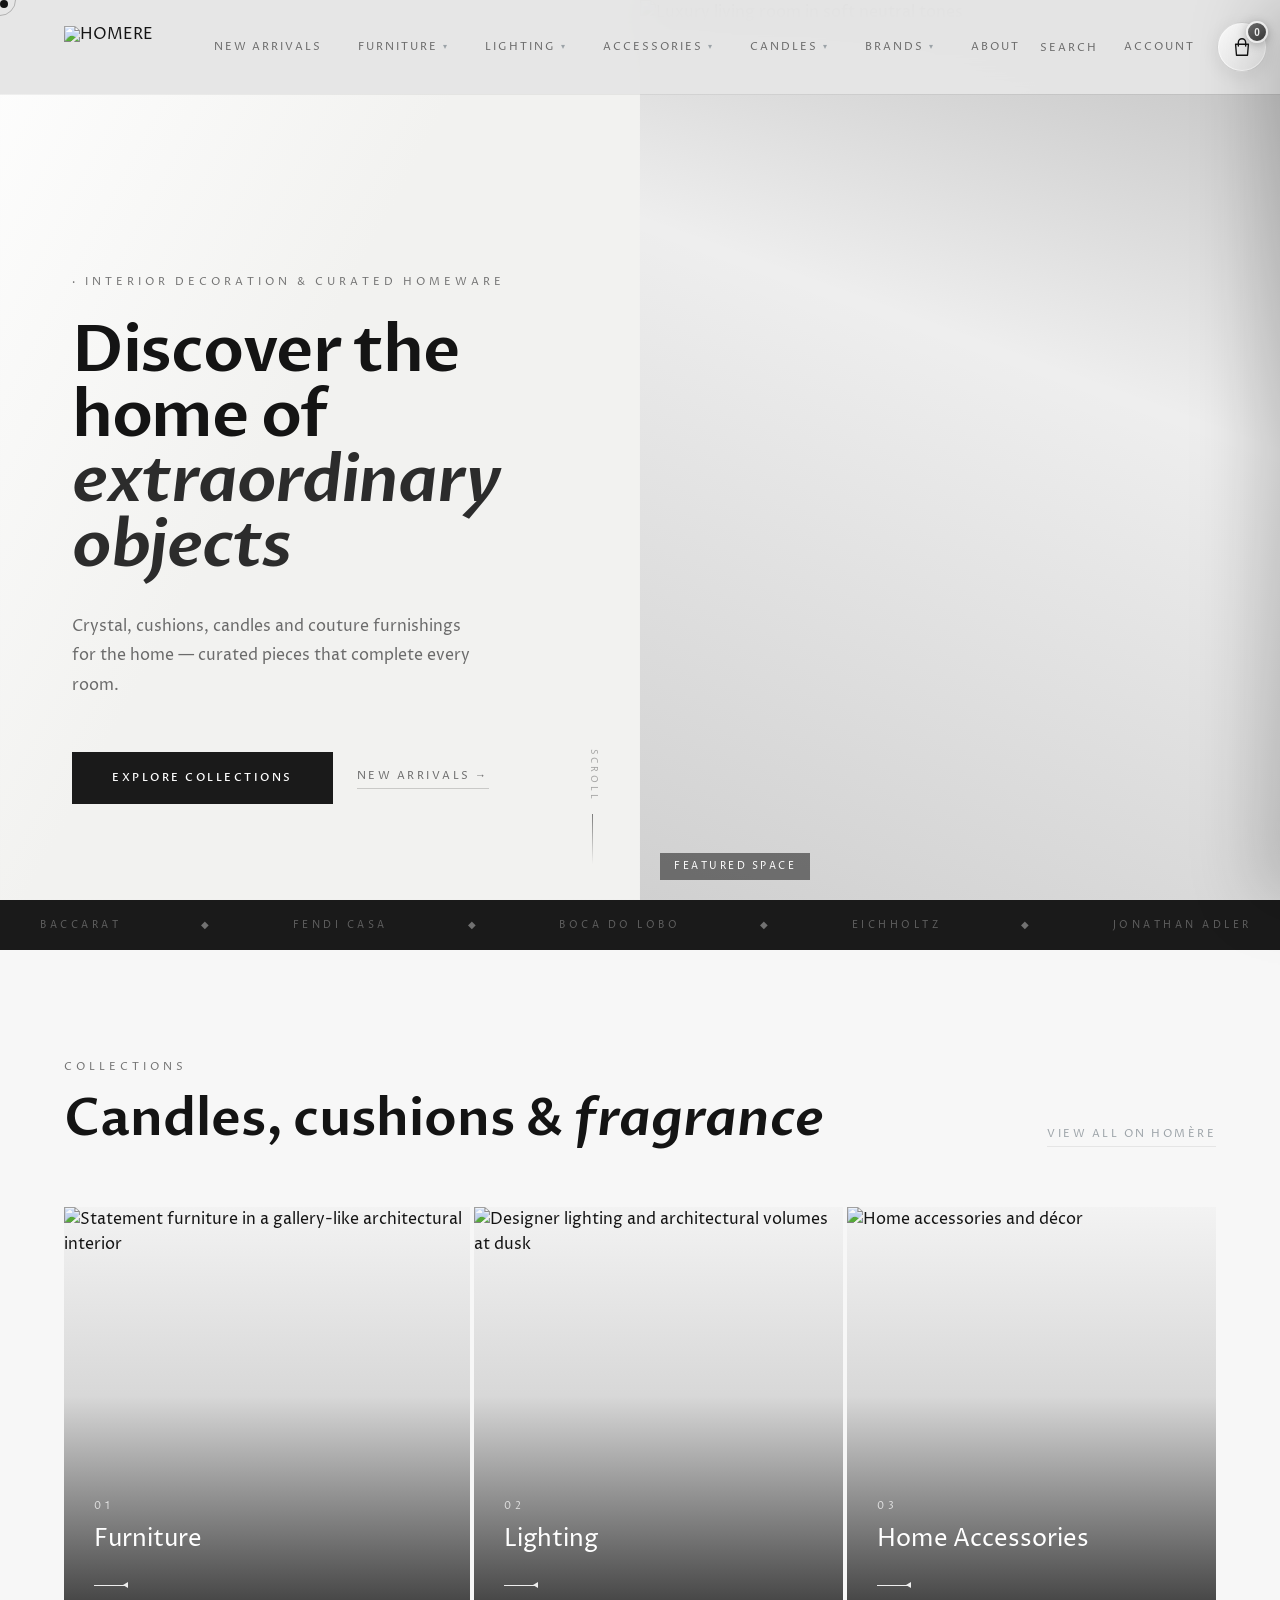
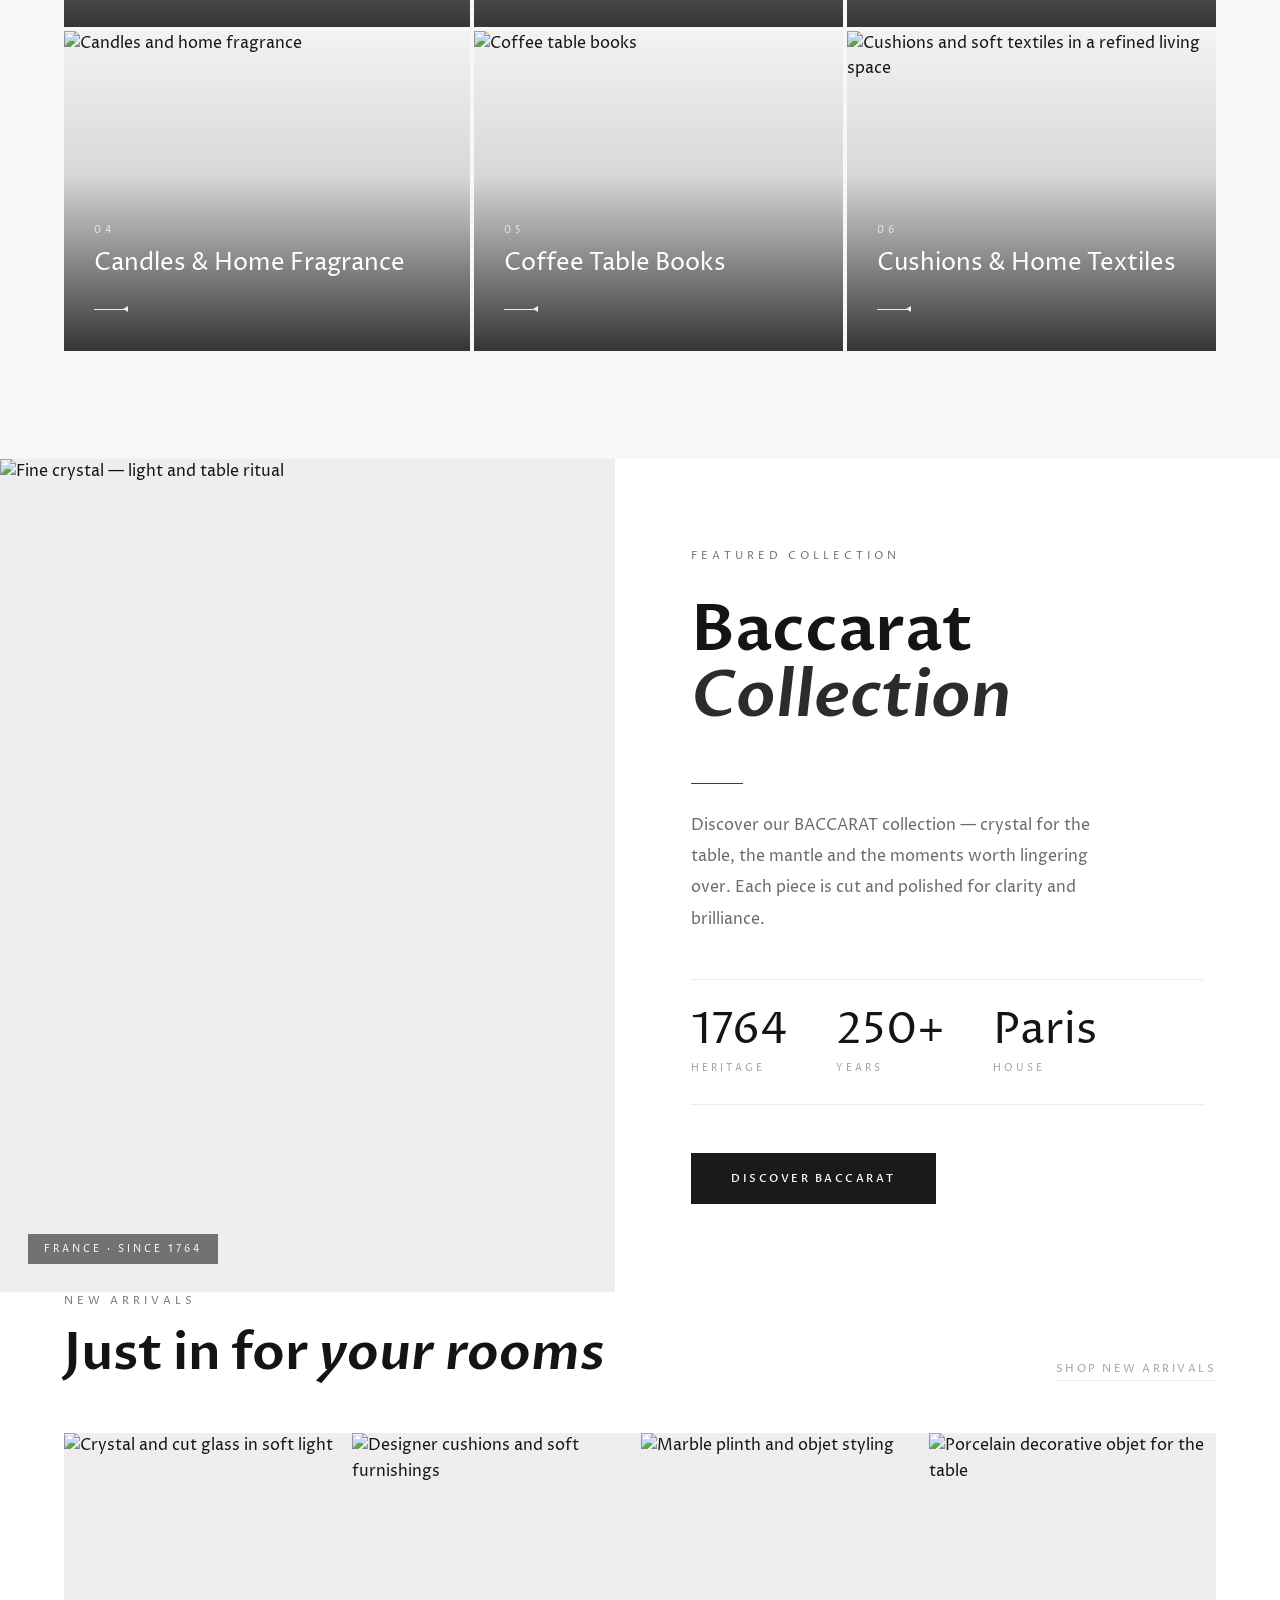
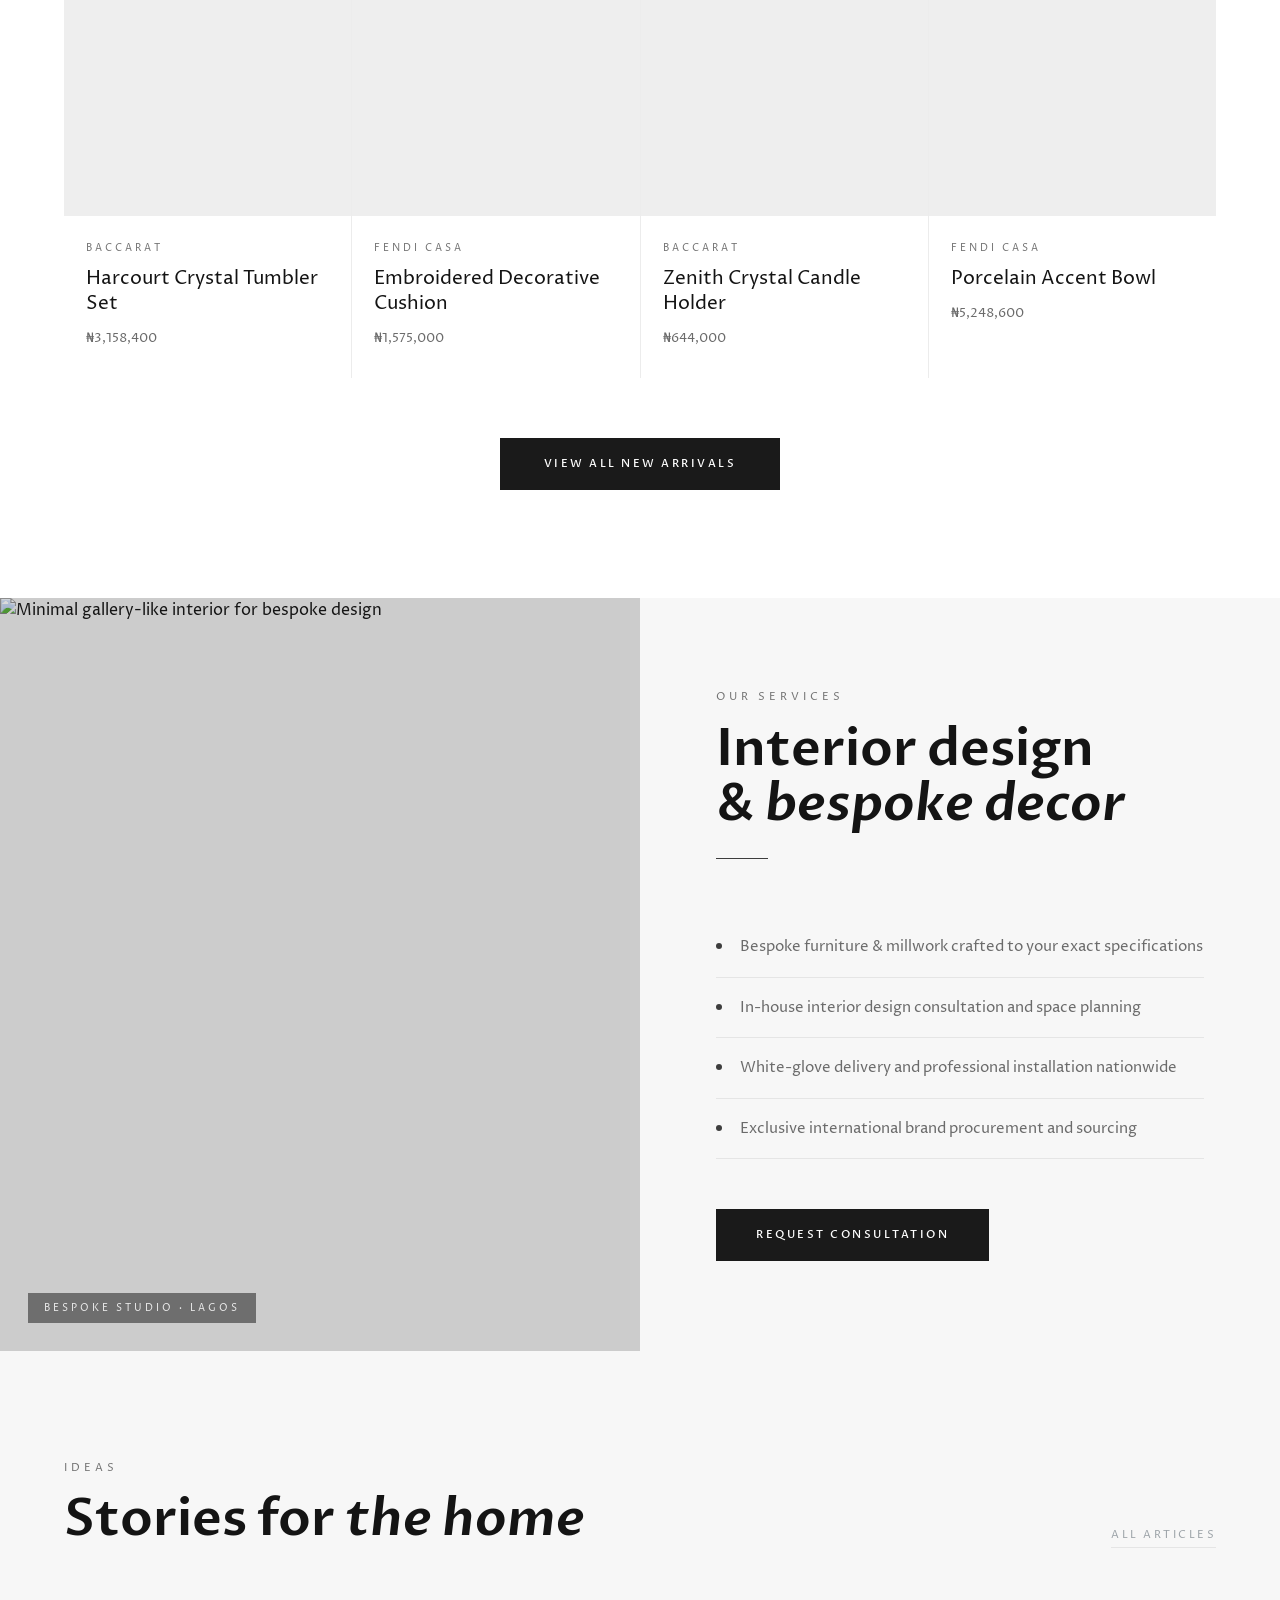
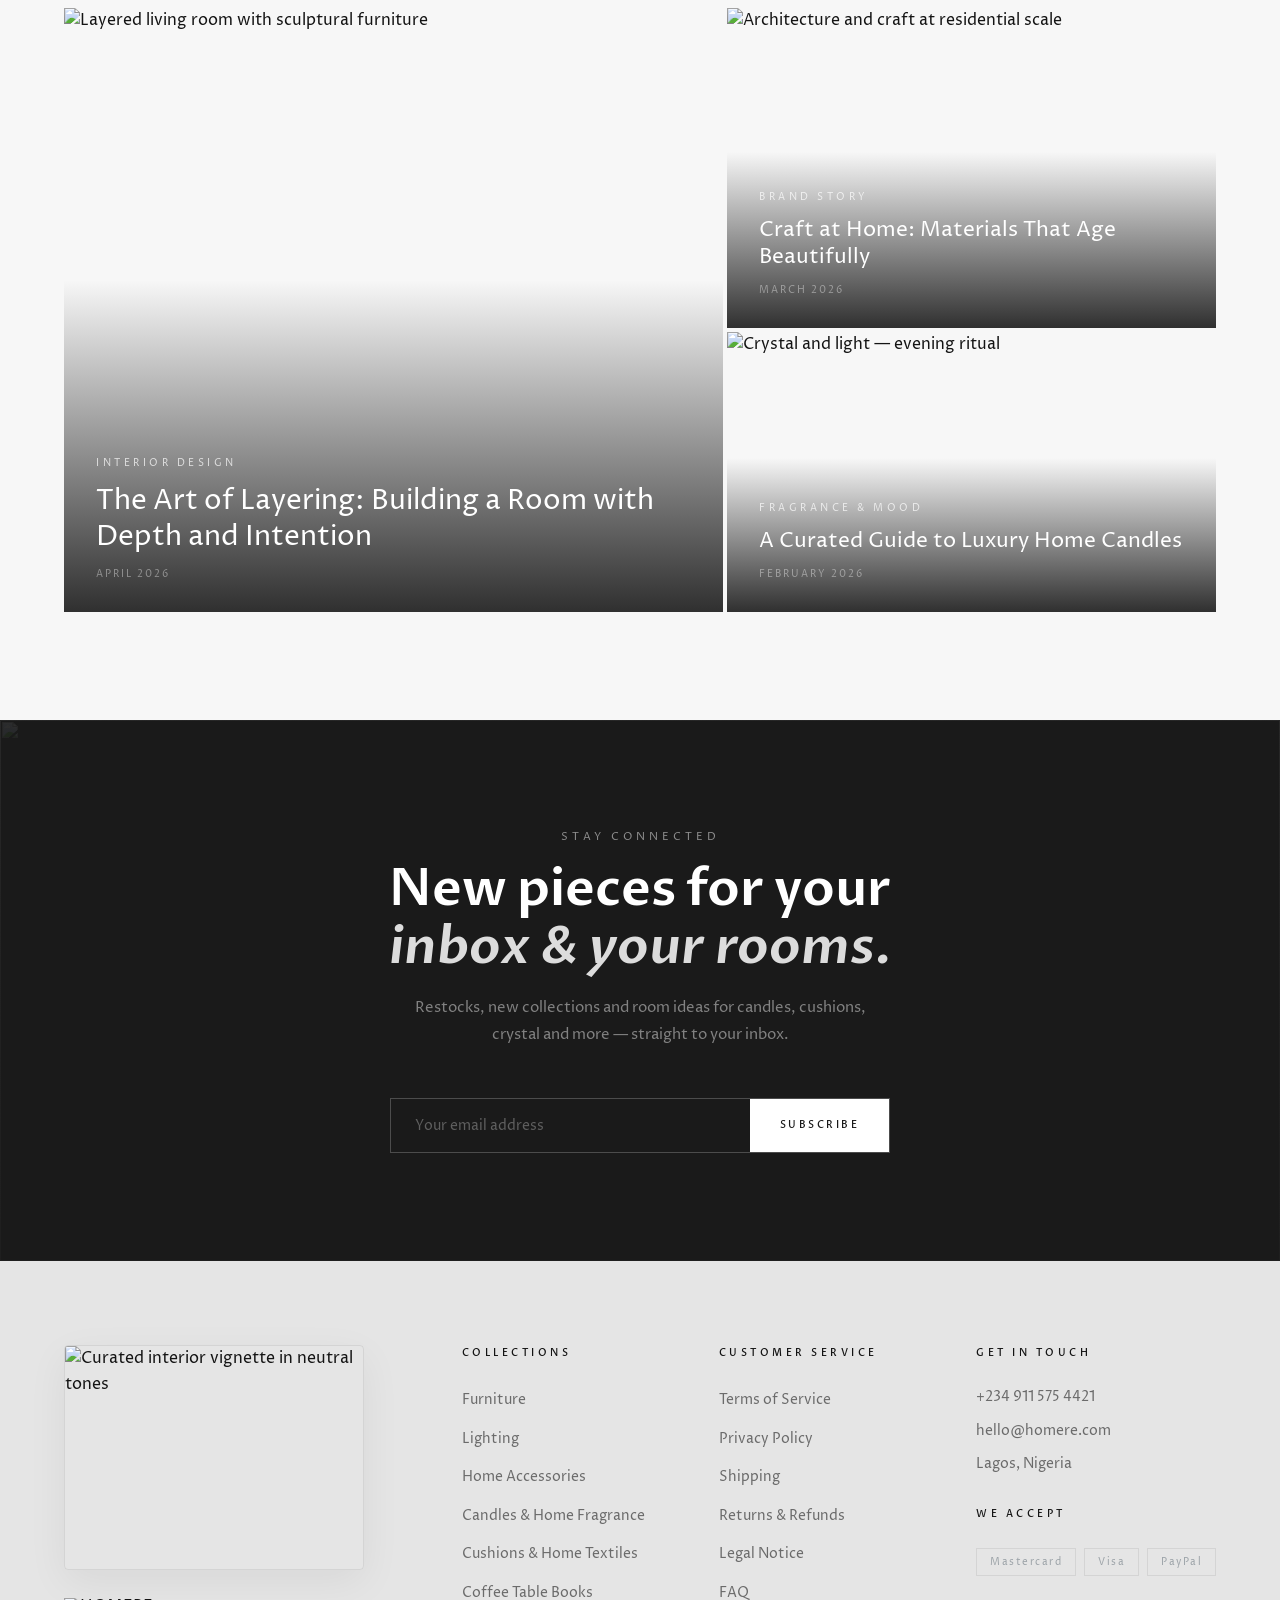
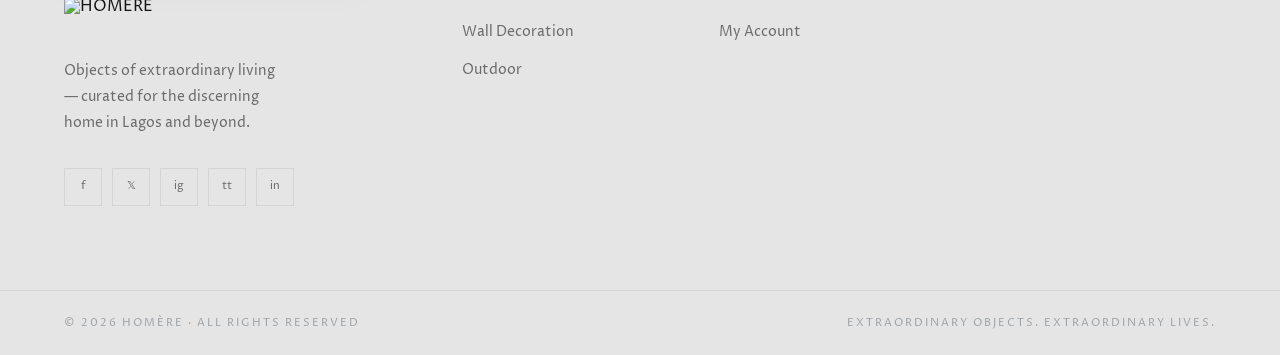
==== index.html @ f6baf495 "add" ====
<!doctype html>
<html lang="en">
  <head>
    <meta charset="UTF-8" />
    <meta name="viewport" content="width=device-width, initial-scale=1.0" />
    <title>HOMÈRE — Interior Decoration &amp; Curated Homeware</title>
    <meta
      name="description"
      content="Luxury interior design and bespoke décor services. Custom furniture and millwork, in-house space planning, white-glove delivery, and exclusive international sourcing tailored to your vision."
    />

    <link rel="icon" type="image/png" href="https://staging.homere.com/browen/cdn/shop/files/logo_301.png?v=1653400321&width=400" />
    <!-- Optional formats -->
    <link rel="apple-touch-icon" href="https://staging.homere.com/browen/cdn/shop/files/logo_301.png?v=1653400321&width=400" />
    <link rel="preconnect" href="https://fonts.googleapis.com" />
    <link rel="preconnect" href="https://fonts.gstatic.com" crossorigin />
    <link
      href="https://fonts.googleapis.com/css2?family=Proza+Libre:ital,wght@0,400;0,500;0,600;0,700;0,800;1,400&display=swap"
      rel="stylesheet"
    />
    <style>
      *,
      *::before,
      *::after {
        margin: 0;
        padding: 0;
        box-sizing: border-box;
      }

      :root {
        --w: #ffffff;
        --f8: #f7f7f7;
        --f4: #eeeeee;
        --ink: #141414;
        --ink2: #2c2c2c;
        --mid: #6b6b6b;
        --lt: #9ca3a8;
        --accent: #3d3d3d;
        --accent-light: #737373;
        --charcoal: #1a1a1a;
        --panel: #f2f2f0;
        --br: rgba(20, 20, 20, 0.08);
        --brm: rgba(20, 20, 20, 0.12);
        /* Header / footer — matches HOMÈRE logo plate (light platinum gray) */
        --hdr-ft-bg: #e5e5e5;
        /* Hero overlays: neutral gray (no color cast) */
        --c-hero: 58 58 60;
        --font-body: "Proza Libre", Georgia, "Times New Roman", serif;
        --font-logo: "Proza Libre", Georgia, serif;
      }

      html {
        scroll-behavior: smooth;
      }
      body {
        font-family: var(--font-body);
        background: var(--w);
        color: var(--ink);
        overflow-x: hidden;
        cursor: none;
        font-size: 16px;
        line-height: 1.6;
      }
      ::-webkit-scrollbar {
        width: 3px;
      }
      ::-webkit-scrollbar-thumb {
        background: var(--accent);
      }
      a {
        text-decoration: none;
        color: inherit;
      }
      img {
        display: block;
        max-width: 100%;
        height: auto;
      }

      /* CURSOR */
      .dot,
      .ring {
        position: fixed;
        top: 0;
        left: 0;
        pointer-events: none;
        z-index: 9000;
        border-radius: 50%;
      }
      .dot {
        width: 8px;
        height: 8px;
        background: var(--ink);
        transition: transform 0.08s;
      }
      .ring {
        width: 32px;
        height: 32px;
        border: 1.5px solid rgba(20, 20, 20, 0.25);
        transition:
          width 0.3s,
          height 0.3s,
          border-color 0.3s;
      }
      @media (hover: none) {
        .dot,
        .ring {
          display: none;
        }
      }

      /* ══ NAV ══ */
      header {
        position: fixed;
        top: 0;
        left: 0;
        right: 0;
        z-index: 600;
        background: rgb(229 229 229 / 0.96);
        box-shadow: 0 1px 0 rgb(20 20 20 / 0.06);
        backdrop-filter: blur(16px) saturate(1.02);
        -webkit-backdrop-filter: blur(16px) saturate(1.02);
        transition:
          background 0.55s cubic-bezier(0.25, 0.1, 0.25, 1),
          box-shadow 0.55s,
          padding 0.4s,
          backdrop-filter 0.55s;
      }
      header.up {
        background: rgb(229 229 229 / 0.99);
        box-shadow:
          0 8px 28px rgb(0 0 0 / 0.08),
          0 1px 0 rgb(20 20 20 / 0.06);
        backdrop-filter: blur(20px) saturate(1.04);
        -webkit-backdrop-filter: blur(20px) saturate(1.04);
      }
      header.up::after {
        content: "";
        position: absolute;
        left: 6%;
        right: 6%;
        bottom: 0;
        height: 1px;
        background: linear-gradient(
          90deg,
          transparent 0%,
          rgb(20 20 20 / 0.1) 50%,
          transparent 100%
        );
        pointer-events: none;
      }
      .nav-inner {
        display: flex;
        align-items: center;
        justify-content: space-between;
        padding: 22px max(48px, 5vw);
        max-width: 1600px;
        margin: 0 auto;
        transition: padding 0.4s cubic-bezier(0.25, 0.1, 0.25, 1);
      }
      header.up .nav-inner {
        padding: 14px max(48px, 5vw);
      }

      .logo {
        display: flex;
        align-items: center;
        flex-shrink: 0;
        line-height: 1;
        transition: opacity 0.3s;
      }
      .logo:hover {
        opacity: 0.88;
      }
      .logo-img {
        display: block;
        height: clamp(28px, 3.6vw, 42px);
        width: auto;
        max-width: min(280px, 52vw);
        object-fit: contain;
        object-position: left center;
      }
      .logo-text {
        font-family: var(--font-logo);
        font-size: clamp(20px, 2.15vw, 28px);
        font-weight: 400;
        letter-spacing: 0.26em;
        text-transform: uppercase;
        color: var(--ink);
        white-space: nowrap;
        font-feature-settings: "kern" 1;
      }

      /* Desktop links */
      .nav-links {
        display: flex;
        align-items: center;
        gap: 4px;
        list-style: none;
      }
      .nav-links > li {
        position: relative;
      }
      .nav-links > li > a {
        display: flex;
        align-items: center;
        gap: 5px;
        padding: 9px 16px;
        font-size: 11px;
        letter-spacing: 2px;
        text-transform: uppercase;
        font-weight: 400;
        color: var(--mid);
        transition: color 0.3s;
        white-space: nowrap;
      }
      header.up .nav-links > li > a {
        color: var(--mid);
      }
      .nav-links > li > a:hover,
      header.up .nav-links > li > a:hover {
        color: var(--ink);
      }
      .chev {
        font-size: 8px;
        transition:
          transform 0.25s,
          color 0.3s;
        color: var(--lt);
      }
      header.up .chev {
        color: var(--lt);
      }
      .nav-links > li:hover > a .chev {
        transform: rotate(180deg);
      }

      /* Dropdown panel */
      .drop {
        position: absolute;
        top: calc(100% + 16px);
        left: 50%;
        transform: translateX(-50%) translateY(-8px);
        background: var(--w);
        border: 1px solid var(--br);
        box-shadow: 0 20px 60px rgba(20, 20, 20, 0.1);
        padding: 8px 0;
        min-width: 210px;
        opacity: 0;
        visibility: hidden;
        transition:
          opacity 0.25s,
          transform 0.25s,
          visibility 0.25s;
      }
      .drop.wide {
        min-width: 360px;
        padding: 18px;
        display: grid;
        grid-template-columns: 1fr 1fr;
        gap: 2px;
      }
      .nav-links > li:hover .drop {
        opacity: 1;
        visibility: visible;
        transform: translateX(-50%) translateY(0);
      }
      .drop a {
        display: block;
        padding: 12px 24px;
        font-size: 12.5px;
        font-weight: 300;
        color: var(--mid);
        letter-spacing: 0.3px;
        transition: all 0.2s;
      }
      .drop.wide a {
        padding: 11px 16px;
        border-radius: 2px;
      }
      .drop a:hover {
        color: var(--ink);
        background: var(--f8);
        padding-left: 30px;
      }
      .drop.wide a:hover {
        padding-left: 20px;
      }
      .drop-divider {
        height: 1px;
        background: var(--br);
        margin: 6px 0;
      }

      /* Nav right */
      .nav-right {
        display: flex;
        align-items: center;
        gap: 18px;
        flex-shrink: 0;
      }
      .nav-util {
        font-family: var(--font-body);
        font-size: 11px;
        letter-spacing: 2px;
        text-transform: uppercase;
        font-weight: 400;
        color: var(--mid);
        transition: color 0.3s;
        background: none;
        border: none;
        cursor: none;
        padding: 8px 4px;
      }
      .nav-util:hover {
        color: var(--ink);
      }
      header.up .nav-util {
        color: var(--mid);
      }
      header.up .nav-util:hover {
        color: var(--ink);
      }
      .nav-right > a.nav-util {
        text-decoration: none;
        display: inline-block;
      }

      /* Cart — expressive control */
      .cart-art {
        position: relative;
        width: 50px;
        height: 50px;
        flex-shrink: 0;
        border: none;
        cursor: none;
        padding: 0;
        border-radius: 50%;
        background: linear-gradient(155deg, #fff 0%, #f5f5f5 45%, #ebebeb 100%);
        border: 1px solid var(--brm);
        box-shadow:
          0 4px 18px rgb(20 20 20 / 0.08),
          0 0 0 1px rgb(255 255 255 / 0.9) inset;
        display: flex;
        align-items: center;
        justify-content: center;
        transition:
          transform 0.45s cubic-bezier(0.34, 1.2, 0.64, 1),
          box-shadow 0.4s,
          border-color 0.4s,
          background 0.4s;
      }
      .cart-art .cart-svg {
        width: 22px;
        height: 22px;
        color: var(--ink);
        transition: color 0.35s;
      }
      .cart-art .cart-svg path {
        fill: none;
        stroke: currentColor;
        stroke-width: 1.5;
        stroke-linecap: round;
        stroke-linejoin: round;
      }
      .cart-art:hover {
        transform: translateY(-3px);
        border-color: rgb(61 61 61 / 0.35);
        box-shadow:
          0 12px 28px rgb(20 20 20 / 0.12),
          0 0 0 1px rgb(255 255 255 / 0.95) inset;
      }
      .cart-art:active {
        transform: scale(0.94) translateY(0);
      }
      .cart-art.is-anim {
        animation: cartPop 0.65s cubic-bezier(0.34, 1.45, 0.64, 1);
      }
      @keyframes cartPop {
        0% {
          transform: scale(1);
          box-shadow: 0 4px 20px rgb(20 20 20 / 0.07);
        }
        35% {
          transform: scale(1.08) translateY(-2px);
          box-shadow:
            0 0 0 3px rgb(115 115 115 / 0.3),
            0 16px 40px rgb(0 0 0 / 0.15);
        }
        100% {
          transform: scale(1) translateY(0);
        }
      }
      .cart-badge {
        position: absolute;
        top: -2px;
        right: -2px;
        min-width: 22px;
        height: 22px;
        padding: 0 6px;
        border-radius: 999px;
        background: linear-gradient(145deg, var(--accent-light), var(--accent));
        color: #fff;
        font-size: 10px;
        font-weight: 600;
        letter-spacing: 0;
        display: flex;
        align-items: center;
        justify-content: center;
        border: 2.5px solid #fff;
        box-shadow: 0 2px 10px rgb(61 61 61 / 0.35);
        transition: transform 0.35s cubic-bezier(0.34, 1.45, 0.64, 1);
      }
      .cart-art.is-anim .cart-badge {
        animation: badgeBounce 0.65s cubic-bezier(0.34, 1.45, 0.64, 1);
      }
      @keyframes badgeBounce {
        0%,
        100% {
          transform: scale(1);
        }
        40% {
          transform: scale(1.15);
        }
      }
      header.up .cart-art {
        background: linear-gradient(155deg, #fff 0%, #f5f5f5 45%, #ebebeb 100%);
        border-color: var(--brm);
        box-shadow:
          0 4px 18px rgb(20 20 20 / 0.08),
          0 0 0 1px rgb(255 255 255 / 0.9) inset;
      }
      header.up .cart-art .cart-svg {
        color: var(--ink);
      }
      header.up .cart-art:hover {
        border-color: rgb(61 61 61 / 0.35);
        box-shadow:
          0 12px 28px rgb(20 20 20 / 0.12),
          0 0 0 1px rgb(255 255 255 / 0.95) inset;
      }
      header.up .cart-badge {
        border-color: #fff;
      }

      /* Hamburger */
      .ham-btn {
        display: none;
        flex-direction: column;
        gap: 6px;
        cursor: none;
        border: none;
        background: none;
        padding: 4px;
      }
      .ham-btn span {
        display: block;
        width: 24px;
        height: 1.5px;
        background: var(--ink);
        transition: all 0.35s;
      }
      header.up .ham-btn span {
        background: var(--ink);
      }
      .ham-btn.open span:nth-child(1) {
        transform: translateY(7.5px) rotate(45deg);
      }
      .ham-btn.open span:nth-child(2) {
        opacity: 0;
      }
      .ham-btn.open span:nth-child(3) {
        transform: translateY(-7.5px) rotate(-45deg);
      }

      /* Mobile overlay */
      .mob-nav {
        position: fixed;
        inset: 0;
        background: var(--hdr-ft-bg);
        z-index: 590;
        display: none;
        flex-direction: column;
        padding: 96px 36px 48px;
        overflow-y: auto;
      }
      .mob-nav.show {
        display: flex;
      }
      .mob-row {
        display: flex;
        justify-content: space-between;
        align-items: center;
        padding: 18px 0;
        border-bottom: 1px solid var(--br);
        cursor: none;
      }
      .mob-row span:first-child {
        font-family: var(--font-body);
        font-size: 26px;
        font-weight: 400;
        color: var(--ink);
      }
      .mob-row .tog {
        font-size: 18px;
        color: var(--lt);
        transition: transform 0.3s;
      }
      .mob-row.active .tog {
        transform: rotate(45deg);
      }
      .mob-sub-links {
        display: none;
        flex-direction: column;
        padding: 8px 0 16px 18px;
      }
      .mob-sub-links.show {
        display: flex;
      }
      .mob-sub-links a {
        font-size: 14px;
        font-weight: 300;
        color: var(--mid);
        padding: 9px 0;
        letter-spacing: 0.3px;
      }
      .mob-bottom {
        margin-top: 32px;
        display: flex;
        gap: 24px;
        flex-wrap: wrap;
      }
      .mob-bottom a {
        font-size: 12px;
        letter-spacing: 2px;
        text-transform: uppercase;
        font-weight: 400;
        color: var(--mid);
      }
      .mob-bottom-btn {
        font-family: inherit;
        font-size: 12px;
        letter-spacing: 2px;
        text-transform: uppercase;
        font-weight: 400;
        color: var(--mid);
        background: none;
        border: none;
        cursor: pointer;
        padding: 0;
      }
      .mob-bottom-btn:hover {
        color: var(--ink);
      }

      /* ══ HERO ══ */
      .hero {
        height: 100vh;
        min-height: 680px;
        display: grid;
        grid-template-columns: 1fr 1fr;
      }

      .hero-left {
        background: var(--panel);
        display: flex;
        flex-direction: column;
        justify-content: flex-end;
        padding: 160px 72px 96px;
        position: relative;
        overflow: hidden;
      }
      .hero-left::after {
        content: "";
        position: absolute;
        inset: 0;
        z-index: 1;
        pointer-events: none;
        background: linear-gradient(
          118deg,
          rgb(255 255 255 / 0.92) 0%,
          rgb(242 242 240 / 0.88) 45%,
          rgb(242 242 240 / 0.72) 100%
        );
      }
      .hero-bg-img {
        position: absolute;
        inset: 0;
        z-index: 0;
        overflow: hidden;
        opacity: 0.08;
      }
      .hero-bg-img img {
        width: 100%;
        height: 100%;
        object-fit: cover;
        object-position: center;
        display: block;
      }
      .hero-eyebrow {
        font-size: 11px;
        letter-spacing: 4px;
        text-transform: uppercase;
        font-weight: 400;
        color: var(--accent-light);
        margin-bottom: 28px;
        position: relative;
        z-index: 2;
        opacity: 0;
        animation: rise 1s 0.3s both;
      }
      .hero-h1 {
        font-family: var(--font-body);
        font-size: clamp(38px, 5vw, 72px);
        font-weight: 600;
        line-height: 1.02;
        letter-spacing: -0.02em;
        color: var(--ink);
        margin-bottom: 32px;
        position: relative;
        z-index: 2;
        opacity: 0;
        animation: rise 1s 0.5s both;
      }
      .hero-h1 em {
        font-style: italic;
        color: var(--ink2);
      }
      .hero-body {
        font-size: 16px;
        font-weight: 300;
        line-height: 1.85;
        color: var(--mid);
        max-width: 400px;
        margin-bottom: 52px;
        position: relative;
        z-index: 2;
        opacity: 0;
        animation: rise 1s 0.7s both;
      }
      .hero-btns {
        display: flex;
        align-items: center;
        gap: 24px;
        position: relative;
        z-index: 2;
        opacity: 0;
        animation: rise 1s 0.9s both;
        flex-wrap: wrap;
      }

      .btn-gold {
        background: var(--charcoal);
        color: #fff;
        font-size: 11px;
        letter-spacing: 2.5px;
        text-transform: uppercase;
        font-weight: 500;
        padding: 17px 40px;
        border: none;
        display: inline-block;
        transition: all 0.3s;
        cursor: none;
      }
      .btn-gold:hover {
        background: #2c2c2c;
      }
      .btn-outline-w {
        font-size: 11px;
        letter-spacing: 2.5px;
        text-transform: uppercase;
        font-weight: 400;
        color: var(--mid);
        padding-bottom: 3px;
        border-bottom: 1px solid rgba(20, 20, 20, 0.18);
        transition: all 0.3s;
      }
      .btn-outline-w:hover {
        color: var(--ink);
        border-color: var(--ink);
      }

      /* Hero right: single calm panel (was 3-tile mosaic) */
      .hero-right {
        position: relative;
        min-height: 0;
      }
      .hr-single {
        height: 100%;
        min-height: 100%;
        overflow: hidden;
        position: relative;
        background: var(--f4);
      }
      .hr-single > img {
        position: absolute;
        inset: 0;
        width: 100%;
        height: 100%;
        object-fit: cover;
        object-position: center;
        z-index: 0;
      }
      .hr-single::after {
        content: "";
        position: absolute;
        inset: 0;
        z-index: 1;
        background: linear-gradient(
          200deg,
          rgb(26 26 26 / 0.22) 0%,
          transparent 40%,
          rgb(26 26 26 / 0.14) 100%
        );
        pointer-events: none;
      }
      .img-tag {
        position: absolute;
        bottom: 20px;
        left: 20px;
        z-index: 2;
        font-size: 9.5px;
        letter-spacing: 2.5px;
        text-transform: uppercase;
        font-weight: 400;
        color: #fff;
        background: rgb(26 26 26 / 0.55);
        padding: 6px 14px;
      }

      /* Scroll hint */
      .hero-scroll {
        position: absolute;
        bottom: 36px;
        right: 40px;
        z-index: 2;
        display: flex;
        flex-direction: column;
        align-items: center;
        gap: 12px;
        opacity: 0;
        animation: fade 1s 1.3s both;
      }
      .hero-scroll span {
        font-size: 9px;
        letter-spacing: 3px;
        text-transform: uppercase;
        color: rgba(20, 20, 20, 0.35);
        writing-mode: vertical-lr;
      }
      .scroll-bar {
        width: 1px;
        height: 50px;
        background: linear-gradient(
          to bottom,
          rgba(61, 61, 61, 0.65),
          transparent
        );
        animation: scrollbar 2s 1.5s infinite;
      }
      @keyframes scrollbar {
        0% {
          transform: scaleY(0);
          transform-origin: top;
        }
        50% {
          transform: scaleY(1);
          transform-origin: top;
        }
        51% {
          transform: scaleY(1);
          transform-origin: bottom;
        }
        100% {
          transform: scaleY(0);
          transform-origin: bottom;
        }
      }

      /* ══ BRAND TICKER ══ */
      .ticker {
        background: var(--charcoal);
        padding: 17px 0;
        overflow: hidden;
      }
      .tick-track {
        display: flex;
        animation: ticker 30s linear infinite;
        white-space: nowrap;
      }
      .ti {
        font-size: 10px;
        letter-spacing: 3.5px;
        text-transform: uppercase;
        font-weight: 300;
        color: rgba(255, 255, 255, 0.3);
        flex-shrink: 0;
        padding: 0 40px;
      }
      .ti-gem {
        color: rgba(255, 255, 255, 0.45);
        opacity: 0.85;
      }
      @keyframes ticker {
        from {
          transform: translateX(0);
        }
        to {
          transform: translateX(-50%);
        }
      }

      /* ══ SECTIONS ══ */
      section {
        padding: 108px max(48px, 5vw);
      }
      .sec-label {
        font-size: 11px;
        letter-spacing: 4px;
        text-transform: uppercase;
        font-weight: 400;
        color: var(--accent-light);
        margin-bottom: 16px;
      }
      .sec-h2 {
        font-family: var(--font-body);
        font-size: clamp(36px, 4vw, 56px);
        font-weight: 600;
        line-height: 1.08;
        color: var(--ink);
      }
      .sec-h2 em {
        font-style: italic;
      }
      .hairline {
        width: 52px;
        height: 1px;
        background: var(--accent);
        margin: 26px 0;
      }
      .row-head {
        display: flex;
        justify-content: space-between;
        align-items: flex-end;
        margin-bottom: 60px;
      }
      .link-sm {
        font-size: 11px;
        letter-spacing: 2.5px;
        text-transform: uppercase;
        font-weight: 400;
        color: var(--lt);
        border-bottom: 1px solid var(--br);
        padding-bottom: 3px;
        transition: all 0.3s;
      }
      .link-sm:hover {
        color: var(--ink);
        border-color: var(--ink);
      }

      /* ══ COLLECTIONS ══ */
      .coll-section {
        background: var(--f8);
      }
      .coll-grid {
        display: grid;
        grid-template-columns: 1.1fr 1fr 1fr;
        grid-template-rows: 420px 320px;
        gap: 4px;
      }
      .coll-card {
        position: relative;
        overflow: hidden;
        cursor: none;
      }
      .coll-card .bg {
        position: absolute;
        inset: 0;
        transition: transform 0.7s cubic-bezier(0.25, 0.46, 0.45, 0.94);
      }
      .coll-card .bg img {
        position: absolute;
        inset: 0;
        width: 100%;
        height: 100%;
        object-fit: cover;
        object-position: center;
        display: block;
      }
      .coll-card:hover .bg {
        transform: scale(1.06);
      }
      .coll-card .ov {
        position: absolute;
        inset: 0;
        background: linear-gradient(
          to top,
          rgba(26, 26, 26, 0.88) 0%,
          rgba(26, 26, 26, 0.14) 55%,
          rgba(26, 26, 26, 0.02) 100%
        );
      }
      .coll-card .info {
        position: absolute;
        bottom: 0;
        left: 0;
        right: 0;
        z-index: 2;
        padding: 32px 30px;
      }
      .coll-num {
        font-size: 9.5px;
        letter-spacing: 4px;
        text-transform: uppercase;
        color: rgba(255, 255, 255, 0.72);
        margin-bottom: 10px;
        display: block;
      }
      .coll-name {
        font-family: var(--font-body);
        font-size: 24px;
        font-weight: 400;
        color: #fff;
        margin-bottom: 16px;
        line-height: 1.2;
      }
      .coll-arrow {
        display: inline-block;
        width: 34px;
        height: 1px;
        background: #fff;
        position: relative;
        transition: width 0.4s;
        opacity: 0.9;
      }
      .coll-arrow::after {
        content: "";
        position: absolute;
        right: 0;
        top: -3px;
        border-right: 5px solid #fff;
        border-top: 3px solid transparent;
        border-bottom: 3px solid transparent;
      }
      .coll-card:hover .coll-arrow {
        width: 54px;
      }

      /* ══ BRAND FEATURE ══ */
      .brand-sec {
        background: var(--w);
        display: grid;
        grid-template-columns: 48% 52%;
        min-height: 680px;
      }
      .brand-img {
        position: relative;
        overflow: hidden;
        background: var(--f4);
      }
      .brand-img > img {
        position: absolute;
        inset: 0;
        width: 100%;
        height: 100%;
        object-fit: cover;
        object-position: center;
        z-index: 0;
      }
      .brand-img-badge {
        position: absolute;
        bottom: 28px;
        left: 28px;
        z-index: 2;
        font-size: 10px;
        letter-spacing: 3px;
        text-transform: uppercase;
        font-weight: 300;
        color: #fff;
        background: rgba(26, 26, 26, 0.58);
        padding: 7px 16px;
      }
      .brand-text {
        padding: 88px 76px;
        display: flex;
        flex-direction: column;
        justify-content: center;
        border-left: 1px solid var(--br);
      }
      .brand-name {
        font-family: var(--font-body);
        font-size: clamp(44px, 5vw, 72px);
        font-weight: 600;
        line-height: 1.02;
        color: var(--ink);
        margin: 18px 0 28px;
      }
      .brand-name em {
        font-style: italic;
        color: var(--ink2);
      }
      .brand-desc {
        font-size: 16px;
        font-weight: 300;
        line-height: 1.95;
        color: var(--mid);
        max-width: 420px;
        margin-bottom: 44px;
      }
      .brand-stats {
        display: flex;
        gap: 48px;
        padding: 28px 0;
        border-top: 1px solid var(--br);
        border-bottom: 1px solid var(--br);
        margin-bottom: 48px;
      }
      .stat-n {
        font-family: var(--font-body);
        font-size: 44px;
        font-weight: 400;
        color: var(--ink);
        display: block;
        line-height: 1;
      }
      .stat-l {
        font-size: 10px;
        letter-spacing: 3px;
        text-transform: uppercase;
        font-weight: 300;
        color: var(--lt);
        margin-top: 8px;
        display: block;
      }

      /* ══ PRODUCTS ══ */
      .prod-section {
        background: var(--w);
        padding-top: 0;
      }
      .prod-grid {
        display: grid;
        grid-template-columns: repeat(4, 1fr);
        gap: 1px;
        background: var(--br);
      }
      .product {
        background: var(--w);
        cursor: none;
        overflow: hidden;
      }
      .product:hover {
        box-shadow: 0 16px 48px rgba(20, 20, 20, 0.09);
        position: relative;
        z-index: 1;
      }
      .prod-img {
        aspect-ratio: 3/4;
        overflow: hidden;
        position: relative;
        background: var(--f4);
      }
      .prod-img img {
        width: 100%;
        height: 100%;
        object-fit: cover;
        transition: transform 0.65s ease;
      }
      .product:hover .prod-img img {
        transform: scale(1.05);
      }
      .qv-wrap {
        position: absolute;
        inset: 0;
        display: flex;
        align-items: center;
        justify-content: center;
        background: rgba(26, 26, 26, 0);
        transition: background 0.4s;
      }
      .product:hover .qv-wrap {
        background: rgba(26, 26, 26, 0.06);
      }
      .qv-btn {
        font-family: var(--font-body);
        font-size: 10px;
        letter-spacing: 2.8px;
        text-transform: uppercase;
        font-weight: 600;
        color: #fff;
        background: linear-gradient(165deg, var(--charcoal) 0%, #2a2a2a 100%);
        padding: 15px 30px;
        border: 1px solid rgb(255 255 255 / 0.22);
        border-radius: 2px;
        box-shadow:
          0 10px 28px rgb(0 0 0 / 0.22),
          0 0 0 1px rgb(255 255 255 / 0.06) inset;
        opacity: 0;
        transform: translateY(12px) scale(0.94);
        transition:
          opacity 0.4s,
          transform 0.4s cubic-bezier(0.34, 1.2, 0.64, 1),
          box-shadow 0.35s,
          border-color 0.35s;
        cursor: none;
      }
      .qv-btn:hover {
        border-color: rgb(255 255 255 / 0.45);
        box-shadow:
          0 14px 36px rgb(0 0 0 / 0.28),
          0 0 20px rgb(255 255 255 / 0.08);
      }
      .qv-btn:active {
        transform: scale(0.96);
      }
      .product:hover .qv-btn {
        opacity: 1;
        transform: translateY(0) scale(1);
      }
      .prod-info {
        padding: 24px 22px 30px;
      }
      .prod-brand {
        font-size: 10px;
        letter-spacing: 3px;
        text-transform: uppercase;
        font-weight: 400;
        color: var(--accent-light);
        margin-bottom: 10px;
      }
      .prod-name {
        font-family: var(--font-body);
        font-size: 19px;
        font-weight: 400;
        color: var(--ink);
        margin-bottom: 12px;
        line-height: 1.3;
      }
      .prod-price {
        font-size: 13px;
        font-weight: 300;
        color: var(--mid);
      }

      .btn-dark {
        background: var(--charcoal);
        color: #fff;
        font-size: 11px;
        letter-spacing: 2.5px;
        text-transform: uppercase;
        font-weight: 500;
        padding: 17px 44px;
        display: inline-block;
        transition: all 0.3s;
        cursor: none;
      }
      .btn-dark:hover {
        background: var(--accent);
      }

      /* ══ CUSTOM MADE ══ */
      .custom-sec {
        display: grid;
        grid-template-columns: 1fr 1fr;
        min-height: 620px;
      }
      .custom-img {
        position: relative;
        overflow: hidden;
        background: var(--f4);
      }
      .custom-img > img {
        position: absolute;
        inset: 0;
        width: 100%;
        height: 100%;
        object-fit: cover;
        object-position: center;
        z-index: 0;
      }
      .custom-img::after {
        content: "";
        position: absolute;
        inset: 0;
        z-index: 1;
        background: rgba(26, 26, 26, 0.16);
        pointer-events: none;
      }
      .custom-img-lbl {
        position: absolute;
        bottom: 28px;
        left: 28px;
        z-index: 2;
        font-size: 10px;
        letter-spacing: 3px;
        text-transform: uppercase;
        font-weight: 300;
        color: rgba(255, 255, 255, 0.85);
        background: rgba(26, 26, 26, 0.52);
        padding: 7px 16px;
      }
      .custom-text {
        background: var(--f8);
        padding: 90px 76px;
        display: flex;
        flex-direction: column;
        justify-content: center;
      }
      .custom-list {
        list-style: none;
        margin: 32px 0 50px;
      }
      .custom-list li {
        font-size: 15px;
        font-weight: 300;
        line-height: 1.7;
        color: var(--mid);
        padding: 17px 0;
        border-bottom: 1px solid var(--br);
        display: flex;
        align-items: flex-start;
        gap: 18px;
      }
      .custom-list li::before {
        content: "";
        width: 6px;
        height: 6px;
        border-radius: 50%;
        background: var(--accent);
        flex-shrink: 0;
        margin-top: 9px;
      }

      /* ══ EDITORIAL ══ */
      .journal-sec {
        background: var(--f8);
      }
      .ed-grid {
        display: grid;
        grid-template-columns: 1.35fr 1fr;
        grid-template-rows: 320px 280px;
        gap: 4px;
      }
      .ed-card {
        position: relative;
        overflow: hidden;
        cursor: none;
      }
      .ed-card.tall {
        grid-row: 1/3;
      }
      .ed-bg {
        position: absolute;
        inset: 0;
        transition: transform 0.7s ease;
      }
      .ed-bg img {
        position: absolute;
        inset: 0;
        width: 100%;
        height: 100%;
        object-fit: cover;
        object-position: center;
        display: block;
      }
      .ed-card:hover .ed-bg {
        transform: scale(1.05);
      }
      .ed-shade {
        position: absolute;
        inset: 0;
        background: linear-gradient(
          to top,
          rgba(26, 26, 26, 0.9) 0%,
          transparent 55%
        );
      }
      .ed-body {
        position: absolute;
        bottom: 0;
        left: 0;
        right: 0;
        z-index: 2;
        padding: 30px 32px;
      }
      .ed-tag {
        font-size: 9.5px;
        letter-spacing: 3.5px;
        text-transform: uppercase;
        font-weight: 400;
        color: rgba(255, 255, 255, 0.72);
        margin-bottom: 12px;
      }
      .ed-title {
        font-family: var(--font-body);
        font-size: 21px;
        font-weight: 400;
        color: #fff;
        line-height: 1.3;
        margin-bottom: 10px;
      }
      .ed-card.tall .ed-title {
        font-size: 28px;
      }
      .ed-date {
        font-size: 10px;
        letter-spacing: 2px;
        text-transform: uppercase;
        font-weight: 300;
        color: rgba(255, 255, 255, 0.4);
      }

      /* ══ NEWSLETTER ══ */
      .nl-sec {
        position: relative;
        overflow: hidden;
        background: var(--charcoal);
        padding: 108px max(48px, 5vw);
        text-align: center;
      }
      .nl-photo {
        position: absolute;
        inset: 0;
        width: 100%;
        height: 100%;
        object-fit: cover;
        object-position: center;
        opacity: 0.38;
        z-index: 0;
      }
      .nl-veil {
        position: absolute;
        inset: 0;
        z-index: 1;
        background: linear-gradient(
          180deg,
          rgb(26 26 26 / 0.78) 0%,
          rgb(26 26 26 / 0.88) 50%,
          rgb(26 26 26 / 0.92) 100%
        );
        pointer-events: none;
      }
      .nl-sec .sec-label {
        color: rgba(255, 255, 255, 0.5);
      }
      .nl-content {
        position: relative;
        z-index: 2;
      }
      .nl-h {
        font-family: var(--font-body);
        font-size: clamp(34px, 4vw, 54px);
        font-weight: 600;
        color: #fff;
        margin-bottom: 18px;
        line-height: 1.12;
      }
      .nl-h em {
        font-style: italic;
        color: rgba(255, 255, 255, 0.85);
      }
      .nl-sub {
        font-size: 15px;
        font-weight: 300;
        color: rgba(255, 255, 255, 0.45);
        margin-bottom: 50px;
        max-width: 460px;
        margin-left: auto;
        margin-right: auto;
        line-height: 1.8;
      }
      .nl-form {
        display: flex;
        max-width: 500px;
        margin: 0 auto;
        border: 1px solid rgba(255, 255, 255, 0.22);
      }
      .nl-inp {
        flex: 1;
        background: transparent;
        border: none;
        outline: none;
        padding: 17px 24px;
        font-family: var(--font-body);
        font-size: 14px;
        font-weight: 300;
        color: #fff;
      }
      .nl-inp::placeholder {
        color: rgba(255, 255, 255, 0.3);
      }
      .nl-btn {
        background: #fff;
        color: var(--charcoal);
        border: none;
        cursor: none;
        padding: 17px 30px;
        font-size: 10px;
        letter-spacing: 2.5px;
        text-transform: uppercase;
        font-weight: 500;
        font-family: var(--font-body);
        white-space: nowrap;
        transition:
          background 0.3s,
          color 0.3s;
      }
      .nl-btn:hover {
        background: var(--f4);
        color: var(--ink);
      }

      /* ══ FOOTER ══ */
      footer {
        background: var(--hdr-ft-bg);
      }
      .ft-top {
        display: grid;
        grid-template-columns: 1.7fr 1fr 1fr 1fr;
        gap: 56px;
        padding: 84px max(48px, 5vw);
        border-bottom: 1px solid var(--br);
        max-width: 1600px;
        margin: 0 auto;
      }
      .ft-photo {
        margin: 0 0 24px;
        max-width: 300px;
        border-radius: 4px;
        overflow: hidden;
        border: 1px solid var(--br);
        aspect-ratio: 4/3;
        box-shadow: 0 12px 40px rgb(20 20 20 / 0.06);
      }
      .ft-photo img {
        width: 100%;
        height: 100%;
        object-fit: cover;
        display: block;
      }
      .ft-logo {
        display: inline-block;
        line-height: 1;
        margin-bottom: 20px;
        background: transparent;
        padding: 0;
        border-radius: 0;
      }
      .ft-logo .logo-img {
        height: clamp(26px, 3.2vw, 40px);
        max-width: min(280px, 72vw);
      }
      .ft-logo .logo-text {
        font-size: clamp(18px, 1.95vw, 24px);
        letter-spacing: 0.24em;
      }
      .ft-tagline {
        font-size: 14px;
        font-weight: 300;
        line-height: 1.85;
        color: var(--mid);
        max-width: 220px;
        margin-bottom: 32px;
      }
      .ft-social {
        display: flex;
        gap: 10px;
      }
      .ft-social a {
        width: 38px;
        height: 38px;
        border: 1px solid var(--br);
        display: flex;
        align-items: center;
        justify-content: center;
        font-size: 10.5px;
        font-weight: 400;
        color: var(--mid);
        transition: all 0.3s;
      }
      .ft-social a:hover {
        border-color: var(--ink);
        color: var(--ink);
        background: rgba(20, 20, 20, 0.04);
      }
      .ft-col h5 {
        font-size: 10px;
        letter-spacing: 3.5px;
        text-transform: uppercase;
        font-weight: 500;
        color: var(--ink);
        margin-bottom: 26px;
      }
      .ft-col ul {
        list-style: none;
        display: flex;
        flex-direction: column;
        gap: 13px;
      }
      .ft-col li a {
        font-size: 13.5px;
        font-weight: 300;
        color: var(--mid);
        transition: color 0.25s;
      }
      .ft-col li a:hover {
        color: var(--ink);
      }
      .ft-contact-item {
        font-size: 13.5px;
        font-weight: 300;
        color: var(--mid);
        margin-bottom: 12px;
      }
      .ft-contact-item a {
        color: var(--mid);
        transition: color 0.25s;
      }
      .ft-contact-item a:hover {
        color: var(--ink);
      }
      .ft-bot {
        display: flex;
        justify-content: space-between;
        align-items: center;
        padding: 24px max(48px, 5vw);
        flex-wrap: wrap;
        gap: 12px;
        max-width: 1600px;
        margin: 0 auto;
      }
      .ft-copy {
        font-size: 10.5px;
        letter-spacing: 2px;
        text-transform: uppercase;
        font-weight: 300;
        color: var(--lt);
      }
      .pay-pills {
        display: flex;
        gap: 8px;
      }
      .pay-pill {
        border: 1px solid var(--br);
        padding: 5px 13px;
        font-size: 10px;
        letter-spacing: 1.5px;
        font-weight: 300;
        color: var(--lt);
      }

      /* ══ SEARCH OVERLAY ══ */
      .search-layer {
        position: fixed;
        inset: 0;
        z-index: 800;
        display: flex;
        flex-direction: column;
        align-items: center;
        pointer-events: none;
        visibility: hidden;
        transition: visibility 0.4s step-end;
      }
      .search-layer::before {
        content: "";
        position: absolute;
        inset: 0;
        z-index: 0;
        background: url("https://images.unsplash.com/photo-1631679706909-1844bbd07221?q=80&w=1600&auto=format&fit=crop")
          center/cover no-repeat;
        opacity: 0;
        transition: opacity 0.5s;
      }
      .search-layer.open::before {
        opacity: 0.22;
      }
      .search-layer.open {
        pointer-events: auto;
        visibility: visible;
        transition: visibility 0s;
      }
      .search-backdrop {
        position: absolute;
        inset: 0;
        z-index: 1;
        background: rgb(12 12 12 / 0.52);
        opacity: 0;
        transition: opacity 0.45s ease;
        backdrop-filter: blur(8px);
        -webkit-backdrop-filter: blur(8px);
      }
      .search-layer.open .search-backdrop {
        opacity: 1;
      }
      .search-panel {
        position: relative;
        z-index: 2;
        margin: 0 auto;
        max-width: 720px;
        padding: clamp(72px, 12vh, 120px) 48px 48px;
        transform: translateY(-24px);
        opacity: 0;
        transition:
          transform 0.55s cubic-bezier(0.22, 1, 0.36, 1),
          opacity 0.4s;
      }
      .search-layer.open .search-panel {
        transform: translateY(0);
        opacity: 1;
        transition-delay: 0.06s;
      }
      .search-kicker {
        font-family: var(--font-body);
        font-size: clamp(32px, 4vw, 48px);
        font-weight: 300;
        font-style: italic;
        color: rgb(250 247 242);
        margin-bottom: 8px;
        letter-spacing: 0.5px;
      }
      .search-hint {
        font-size: 10px;
        letter-spacing: 3px;
        text-transform: uppercase;
        font-weight: 400;
        color: rgb(255 255 255 / 0.38);
        margin-bottom: 28px;
      }
      .search-field-wrap {
        position: relative;
        border-bottom: 1px solid rgb(255 255 255 / 0.22);
        transition: border-color 0.3s;
      }
      .search-field-wrap:focus-within {
        border-color: rgba(255, 255, 255, 0.45);
      }
      .search-field-wrap::after {
        content: "";
        position: absolute;
        left: 0;
        right: 0;
        bottom: -1px;
        height: 1px;
        background: linear-gradient(
          90deg,
          transparent,
          rgba(255, 255, 255, 0.55),
          transparent
        );
        opacity: 0;
        transition: opacity 0.35s;
      }
      .search-field-wrap:focus-within::after {
        opacity: 1;
      }
      #searchInput {
        width: 100%;
        background: transparent;
        border: none;
        outline: none;
        font-family: var(--font-body);
        font-size: clamp(18px, 2.2vw, 22px);
        font-weight: 300;
        color: rgb(250 247 242);
        padding: 16px 48px 20px 0;
        letter-spacing: 0.3px;
      }
      #searchInput::placeholder {
        color: rgb(255 255 255 / 0.28);
      }
      .search-close {
        position: absolute;
        top: clamp(24px, 4vh, 40px);
        right: clamp(24px, 4vw, 48px);
        z-index: 3;
        width: 48px;
        height: 48px;
        border-radius: 50%;
        border: 1px solid rgb(255 255 255 / 0.2);
        background: rgb(255 255 255 / 0.06);
        color: rgb(250 247 242);
        font-size: 22px;
        line-height: 1;
        cursor: none;
        display: flex;
        align-items: center;
        justify-content: center;
        transition:
          background 0.3s,
          border-color 0.3s,
          transform 0.35s;
      }
      .search-close:hover {
        background: rgb(255 255 255 / 0.12);
        border-color: rgba(255, 255, 255, 0.45);
        transform: rotate(90deg);
      }

      /* ══ CART DRAWER ══ */
      .cart-scrim {
        position: fixed;
        inset: 0;
        z-index: 750;
        background: rgb(12 12 12 / 0.35);
        opacity: 0;
        visibility: hidden;
        pointer-events: none;
        transition:
          opacity 0.4s,
          visibility 0.4s;
        backdrop-filter: blur(4px);
        -webkit-backdrop-filter: blur(4px);
      }
      .cart-scrim.open {
        opacity: 1;
        visibility: visible;
        pointer-events: auto;
      }
      .cart-drawer {
        position: fixed;
        top: 0;
        right: 0;
        bottom: 0;
        z-index: 760;
        width: min(440px, 100vw);
        background: linear-gradient(180deg, #fdfcfa 0%, var(--f8) 100%);
        box-shadow: -24px 0 64px rgb(0 0 0 / 0.18);
        transform: translateX(100%);
        transition: transform 0.5s cubic-bezier(0.22, 1, 0.36, 1);
        display: flex;
        flex-direction: column;
        border-left: 1px solid var(--br);
      }
      .cart-drawer.open {
        transform: translateX(0);
      }
      .cart-drawer-head {
        padding: 32px 32px 24px;
        border-bottom: 1px solid var(--br);
        display: flex;
        align-items: flex-start;
        justify-content: space-between;
        gap: 16px;
      }
      .cart-drawer-head h2 {
        font-family: var(--font-body);
        font-size: 28px;
        font-weight: 400;
        color: var(--ink);
        letter-spacing: 0.5px;
      }
      .cart-drawer-head h2 em {
        font-style: italic;
        color: var(--accent-light);
      }
      .cart-drawer-sub {
        font-size: 11px;
        letter-spacing: 2.5px;
        text-transform: uppercase;
        color: var(--lt);
        margin-top: 6px;
        display: block;
      }
      .cart-drawer-x {
        width: 44px;
        height: 44px;
        border-radius: 50%;
        border: 1px solid var(--br);
        background: var(--w);
        cursor: none;
        flex-shrink: 0;
        display: flex;
        align-items: center;
        justify-content: center;
        font-size: 20px;
        color: var(--mid);
        transition: all 0.3s;
      }
      .cart-drawer-x:hover {
        border-color: var(--ink);
        color: var(--ink);
        transform: rotate(90deg);
      }
      .cart-drawer-body {
        flex: 1;
        overflow-y: auto;
        padding: 40px 32px;
      }
      .cart-empty-visual {
        text-align: center;
        padding: 24px 16px 48px;
      }
      .cart-empty-photo {
        width: min(220px, 72vw);
        aspect-ratio: 1;
        margin: 0 auto 28px;
        border-radius: 50%;
        border: 1px solid var(--br);
        overflow: hidden;
        box-shadow:
          0 12px 40px rgb(20 20 20 / 0.08),
          0 0 0 1px rgb(255 255 255 / 0.9) inset;
        position: relative;
      }
      .cart-empty-photo::after {
        content: "";
        position: absolute;
        inset: 10px;
        border-radius: 50%;
        border: 1px dashed rgb(61 61 61 / 0.35);
        pointer-events: none;
      }
      .cart-empty-photo img {
        width: 100%;
        height: 100%;
        object-fit: cover;
        object-position: center;
        display: block;
      }
      .cart-empty-visual p {
        font-family: var(--font-body);
        font-size: 22px;
        font-weight: 400;
        color: var(--ink2);
        line-height: 1.45;
        max-width: 280px;
        margin: 0 auto 24px;
      }
      .cart-empty-visual .cart-cta {
        display: inline-block;
        font-size: 11px;
        letter-spacing: 2.5px;
        text-transform: uppercase;
        font-weight: 500;
        color: var(--w);
        background: var(--charcoal);
        padding: 16px 36px;
        transition:
          background 0.3s,
          transform 0.3s;
      }
      .cart-empty-visual .cart-cta:hover {
        background: var(--accent);
        transform: translateY(-2px);
      }
      .cart-drawer-foot {
        padding: 24px 32px 32px;
        border-top: 1px solid var(--br);
        background: rgb(255 255 255 / 0.65);
      }
      .cart-drawer-foot p {
        font-size: 12px;
        color: var(--mid);
        text-align: center;
        letter-spacing: 0.2px;
      }

      /* ══ ANIMATIONS ══ */
      @keyframes rise {
        from {
          opacity: 0;
          transform: translateY(28px);
        }
        to {
          opacity: 1;
          transform: none;
        }
      }
      @keyframes fade {
        from {
          opacity: 0;
        }
        to {
          opacity: 1;
        }
      }
      .rv {
        opacity: 0;
        transform: translateY(22px);
        transition:
          opacity 0.9s ease,
          transform 0.9s ease;
      }
      .rv.on {
        opacity: 1;
        transform: none;
      }
      .d1 {
        transition-delay: 0.12s;
      }
      .d2 {
        transition-delay: 0.24s;
      }
      .d3 {
        transition-delay: 0.36s;
      }
      .d4 {
        transition-delay: 0.48s;
      }

      /* ══ RESPONSIVE ══ */
      @media (max-width: 1200px) {
        section {
          padding: 90px 48px;
        }
        .nav-inner {
          padding: 28px 48px;
        }
        header.up .nav-inner {
          padding: 16px 48px;
        }
        .ft-top {
          padding: 72px 48px;
          gap: 40px;
        }
        .ft-bot {
          padding: 22px 48px;
        }
        .brand-text {
          padding: 72px 52px;
        }
        .custom-text {
          padding: 72px 52px;
        }
      }
      @media (max-width: 1024px) {
        .nav-links {
          display: none;
        }
        .ham-btn {
          display: flex;
        }
        .nav-right .nav-util {
          display: none;
        }
        .qv-btn {
          opacity: 1;
          transform: none;
        }
        .coll-grid {
          grid-template-columns: 1fr 1fr;
          grid-template-rows: 380px 380px 380px;
        }
        .prod-grid {
          grid-template-columns: 1fr 1fr;
        }
        .brand-sec {
          grid-template-columns: 1fr;
        }
        .brand-img {
          min-height: 460px;
        }
        .brand-text {
          padding: 64px 48px;
          border-left: none;
          border-top: 1px solid var(--br);
        }
        .custom-sec {
          grid-template-columns: 1fr;
        }
        .custom-img {
          min-height: 400px;
        }
        .custom-text {
          padding: 64px 48px;
        }
        .ft-top {
          grid-template-columns: 1fr 1fr;
          gap: 36px;
        }
        .hero {
          grid-template-columns: 1fr;
        }
        .hero-right {
          display: none;
        }
        .hero-left {
          padding: 140px 48px 88px;
          min-height: 100vh;
        }
        .hero-left::after {
          background: linear-gradient(
            180deg,
            rgb(255 255 255 / 0.94) 0%,
            rgb(242 242 240 / 0.9) 100%
          );
        }
      }
      @media (max-width: 768px) {
        section {
          padding: 72px 28px;
        }
        .nav-inner {
          padding: 22px 28px;
        }
        header.up .nav-inner {
          padding: 14px 28px;
        }
        .logo-img {
          height: 24px;
        }
        .coll-grid {
          grid-template-columns: 1fr;
          grid-template-rows: repeat(6, 300px);
        }
        .ed-grid {
          grid-template-columns: 1fr;
          grid-template-rows: 340px 260px 260px;
        }
        .ed-card.tall {
          grid-row: auto;
        }
        .brand-stats {
          gap: 28px;
          flex-wrap: wrap;
        }
        .ft-top {
          grid-template-columns: 1fr;
          padding: 56px 28px;
          gap: 36px;
        }
        .ft-bot {
          padding: 20px 28px;
        }
        .nl-sec {
          padding: 80px 28px;
        }
        .brand-text {
          padding: 52px 28px;
        }
        .custom-text {
          padding: 52px 28px;
        }
        .hero-left {
          padding: 120px 28px 72px;
        }
        .hero-h1 {
          font-size: clamp(32px, 8vw, 44px);
        }
        .hero-btns {
          flex-wrap: wrap;
          gap: 20px;
        }
        .nl-form {
          flex-direction: column;
        }
        .nl-btn {
          width: 100%;
          padding: 16px;
        }
        .row-head {
          flex-direction: column;
          align-items: flex-start;
          gap: 20px;
        }
      }
      @media (max-width: 480px) {
        .prod-grid {
          grid-template-columns: 1fr;
        }
        section {
          padding: 60px 20px;
        }
        .nav-inner {
          padding: 18px 20px;
        }
        header.up .nav-inner {
          padding: 13px 20px;
        }
        .hero-left {
          padding: 100px 20px 64px;
        }
        .hero-h1 {
          font-size: clamp(28px, 9vw, 36px);
          letter-spacing: -0.02em;
        }
        .brand-stats {
          flex-direction: column;
          gap: 20px;
        }
        .ft-top {
          padding: 48px 20px;
        }
        .ft-bot {
          padding: 18px 20px;
        }
        .nl-sec {
          padding: 64px 20px;
        }
      }
    </style>
  </head>
  <body>
    <div class="dot" id="dot"></div>
    <div class="ring" id="ring"></div>

    <!-- ══ MOBILE NAV ══ -->
    <nav class="mob-nav" id="mobNav">
      <div class="mob-row" onclick="toggleMobSub(this, 'ms1')">
        <span>Furniture</span><span class="tog">+</span>
      </div>
      <div class="mob-sub-links" id="ms1">
        <a href="#">Sofas &amp; Armchairs</a>
        <a href="#">Dining Tables</a>
        <a href="#">Coffee Tables</a>
        <a href="#">Storage &amp; Cabinets</a>
        <a href="#">Beds &amp; Bedrooms</a>
      </div>
      <div class="mob-row" onclick="toggleMobSub(this, 'ms2')">
        <span>Lighting</span><span class="tog">+</span>
      </div>
      <div class="mob-sub-links" id="ms2">
        <a href="#">Pendant Lights</a>
        <a href="#">Floor Lamps</a>
        <a href="#">Table Lamps</a>
        <a href="#">Wall Lights</a>
        <a href="#">Chandeliers</a>
      </div>
      <div class="mob-row" onclick="toggleMobSub(this, 'ms3')">
        <span>Accessories</span><span class="tog">+</span>
      </div>
      <div class="mob-sub-links" id="ms3">
        <a href="#">Decorative Objects</a>
        <a href="#">Vases &amp; Bowls</a>
        <a href="#">Mirrors &amp; Clocks</a>
        <a href="#">Trays &amp; Boxes</a>
      </div>
      <div class="mob-row" onclick="toggleMobSub(this, 'ms4')">
        <span>Candles</span><span class="tog">+</span>
      </div>
      <div class="mob-sub-links" id="ms4">
        <a href="#">Scented Candles</a>
        <a href="#">Diffusers</a>
        <a href="#">Room Sprays</a>
        <a href="#">Candle Holders</a>
      </div>
      <a href="#"
        ><div class="mob-row"><span>Coffee Table Books</span></div></a
      >
      <a href="#"
        ><div class="mob-row"><span>Outdoor</span></div></a
      >
      <div class="mob-row" onclick="toggleMobSub(this, 'ms5')">
        <span>Brands</span><span class="tog">+</span>
      </div>
      <div class="mob-sub-links" id="ms5">
        <a href="https://staging.homere.com/home">BACCARAT</a>
        <a href="https://staging.homere.com/home">Fendi Casa</a>
        <a href="#">Boca do Lobo</a>
        <a href="#">Eichholtz</a>
        <a href="#">Baobab Collection</a>
        <a href="#">Jonathan Adler</a>
        <a href="#">Ferm Living</a>
        <a href="#">View All Brands →</a>
      </div>
      <div class="mob-bottom">
        <button
          type="button"
          class="mob-bottom-btn"
          onclick="
            openSearch();
            toggleMob();
          "
        >
          Search
        </button>
        <a href="#">Account</a>
        <button
          type="button"
          class="mob-bottom-btn"
          onclick="
            openCart();
            toggleMob();
          "
        >
          Cart (<span id="mobCartCount">0</span>)
        </button>
      </div>
    </nav>

    <!-- ══ HEADER ══ -->
    <header id="hdr">
      <div class="nav-inner">
        <a
          class="logo"
          href="#"
          title="HOMÈRE"
          aria-label="HOMÈRE — top of page"
        >
          <img
            class="logo-img"
            src="https://staging.homere.com/browen/cdn/shop/files/logo_301.png?v=1653400321&width=400"
            width="1024"
            height="321"
            alt="HOMÈRE"
            decoding="async"
          />
        </a>

        <ul class="nav-links">
          <li><a href="#">New Arrivals</a></li>

          <li>
            <a href="#">Furniture <span class="chev">▾</span></a>
            <div class="drop wide">
              <a href="#">Sofas &amp; Armchairs</a>
              <a href="#">Dining Tables</a>
              <a href="#">Coffee Tables</a>
              <a href="#">Storage &amp; Cabinets</a>
              <a href="#">Beds &amp; Bedrooms</a>
              <a href="#">Desks &amp; Shelving</a>
            </div>
          </li>

          <li>
            <a href="#">Lighting <span class="chev">▾</span></a>
            <div class="drop">
              <a href="#">Pendant Lights</a>
              <a href="#">Floor Lamps</a>
              <a href="#">Table Lamps</a>
              <a href="#">Wall Lights</a>
              <div class="drop-divider"></div>
              <a href="#">Shop All Lighting →</a>
            </div>
          </li>

          <li>
            <a href="#">Accessories <span class="chev">▾</span></a>
            <div class="drop">
              <a href="#">Decorative Objects</a>
              <a href="#">Vases &amp; Bowls</a>
              <a href="#">Mirrors</a>
              <a href="#">Clocks</a>
              <a href="#">Trays &amp; Boxes</a>
            </div>
          </li>

          <li>
            <a href="#">Candles <span class="chev">▾</span></a>
            <div class="drop">
              <a href="#">Scented Candles</a>
              <a href="#">Diffusers</a>
              <a href="#">Room Sprays</a>
              <a href="#">Candle Holders</a>
            </div>
          </li>

          <li>
            <a href="#">Brands <span class="chev">▾</span></a>
            <div class="drop wide">
              <a href="https://staging.homere.com/home">BACCARAT</a>
              <a href="https://staging.homere.com/home">Fendi Casa</a>
              <a href="#">Boca do Lobo</a>
              <a href="#">Eichholtz</a>
              <a href="#">Baobab Collection</a>
              <a href="#">Jonathan Adler</a>
              <a href="#">Ferm Living</a>
              <a href="#">Kartell</a>
              <a href="#">Gubi</a>
              <a href="#">View All Brands →</a>
            </div>
          </li>

          <li><a href="#">About</a></li>
        </ul>

        <div class="nav-right">
          <button type="button" class="nav-util" id="searchOpenBtn">
            Search
          </button>
          <a class="nav-util" href="#">Account</a>
          <button
            type="button"
            class="cart-art"
            id="cartBtn"
            aria-label="Shopping cart"
            aria-expanded="false"
            aria-controls="cartDrawer"
          >
            <svg
              class="cart-svg"
              viewBox="0 0 24 24"
              fill="none"
              xmlns="http://www.w3.org/2000/svg"
              aria-hidden="true"
            >
              <path d="M16 11V7a4 4 0 00-8 0v4M5 9h14l-1 12H6L5 9z" />
            </svg>
            <span class="cart-badge" id="cartBadge">0</span>
          </button>
          <button
            class="ham-btn"
            id="hamBtn"
            onclick="toggleMob()"
            aria-label="Menu"
          >
            <span></span><span></span><span></span>
          </button>
        </div>
      </div>
    </header>

    <!-- ══ HERO ══ -->
    <section class="hero" style="padding: 0">
      <div class="hero-left">
        <div class="hero-bg-img" aria-hidden="true">
          <img
            src="https://images.unsplash.com/photo-1600607687939-ce8a6c25118c?q=80&w=1400&auto=format&fit=crop"
            alt=""
            width="1400"
            height="933"
            decoding="async"
            fetchpriority="high"
          />
        </div>
        <p class="hero-eyebrow">· Interior decoration &amp; curated homeware</p>
        <h1 class="hero-h1">
          Discover the home of <em>extraordinary objects</em>
        </h1>
        <p class="hero-body">
          Crystal, cushions, candles and couture furnishings for the home —
          curated pieces that complete every room.
        </p>
        <div class="hero-btns">
          <a class="btn-gold" href="#">Explore Collections</a>
          <a class="btn-outline-w" href="#">New Arrivals →</a>
        </div>
        <div class="hero-scroll">
          <span>Scroll</span>
          <div class="scroll-bar"></div>
        </div>
      </div>
      <div class="hero-right">
        <div class="hr-single">
          <img
            src="https://res.cloudinary.com/dbczzmftw/image/upload/v1774871661/tht45l5fo4ebpfsie9vr.webp?v=1767383604&width=2652"
            alt="Luxury living room in soft neutral tones"
            width="1400"
            height="933"
            loading="eager"
            decoding="async"
          />
          <div class="img-tag">Featured Space</div>
        </div>
      </div>
    </section>

    <!-- ══ TICKER ══ -->
    <div class="ticker"><div class="tick-track" id="tickTrack"></div></div>

    <!-- ══ COLLECTIONS ══ -->
    <section class="coll-section">
      <div class="row-head rv">
        <div>
          <p class="sec-label">Collections</p>
          <h2 class="sec-h2">Candles, cushions &amp; <em>fragrance</em></h2>
        </div>
        <a class="link-sm" href="https://staging.homere.com/home"
          >View all on HOMÈRE</a
        >
      </div>
      <div class="coll-grid">
        <a class="coll-card rv" href="#">
          <div class="bg">
            <img
              src="https://res.cloudinary.com/dbczzmftw/image/upload/v1774874258/ssufmpo5suaehvkayhf6.webp?v=1741964190&width=1080"
              alt="Statement furniture in a gallery-like architectural interior"
              width="1200"
              height="800"
              loading="lazy"
              decoding="async"
            />
          </div>
          <div class="ov"></div>
          <div class="info">
            <span class="coll-num">01</span>
            <p class="coll-name">Furniture</p>
            <span class="coll-arrow"></span>
          </div>
        </a>
        <a class="coll-card rv d1" href="#">
          <div class="bg">
            <img
              src="https://res.cloudinary.com/dbczzmftw/image/upload/v1774874602/pantnebtp3tryywweqp0.webp?v=1727881965&width=1080"
              alt="Designer lighting and architectural volumes at dusk"
              width="1000"
              height="667"
              loading="lazy"
              decoding="async"
            />
          </div>
          <div class="ov"></div>
          <div class="info">
            <span class="coll-num">02</span>
            <p class="coll-name">Lighting</p>
            <span class="coll-arrow"></span>
          </div>
        </a>
        <a class="coll-card rv d2" href="#">
          <div class="bg">
            <img
              src="https://res.cloudinary.com/dbczzmftw/image/upload/v1774907203/oes1dhatk92a3zv3noyp.webp?v=1727880241&width=1080"
              alt="Home accessories and décor"
              width="1000"
              height="667"
              loading="lazy"
              decoding="async"
            />
          </div>
          <div class="ov"></div>
          <div class="info">
            <span class="coll-num">03</span>
            <p class="coll-name">Home Accessories</p>
            <span class="coll-arrow"></span>
          </div>
        </a>
        <a
          class="coll-card rv d1"
          href="https://staging.homere.com/collections/9"
        >
          <div class="bg">
            <img
              src="https://res.cloudinary.com/dbczzmftw/image/upload/v1774873475/rgxij2hqctcaqgzv93xp.webp?v=1741798195&width=1080"
              alt="Candles and home fragrance"
              width="1000"
              height="667"
              loading="lazy"
              decoding="async"
            />
          </div>
          <div class="ov"></div>
          <div class="info">
            <span class="coll-num">04</span>
            <p class="coll-name">Candles &amp; Home Fragrance</p>
            <span class="coll-arrow"></span>
          </div>
        </a>
        <a class="coll-card rv d2" href="#">
          <div class="bg">
            <img
              src="https://res.cloudinary.com/dbczzmftw/image/upload/v1774874077/nnbaanflqomcjupi7u75.webp?v=1741862673&width=1080"
              alt="Coffee table books"
              width="1000"
              height="667"
              loading="lazy"
              decoding="async"
            />
          </div>
          <div class="ov"></div>
          <div class="info">
            <span class="coll-num">05</span>
            <p class="coll-name">Coffee Table Books</p>
            <span class="coll-arrow"></span>
          </div>
        </a>
        <a
          class="coll-card rv d3"
          href="https://staging.homere.com/collections/105"
        >
          <div class="bg">
            <img
              src="https://images.unsplash.com/photo-1555041469-a586c61ea9bc?q=80&w=1000&auto=format&fit=crop"
              alt="Cushions and soft textiles in a refined living space"
              width="1000"
              height="667"
              loading="lazy"
              decoding="async"
            />
          </div>
          <div class="ov"></div>
          <div class="info">
            <span class="coll-num">06</span>
            <p class="coll-name">Cushions &amp; Home Textiles</p>
            <span class="coll-arrow"></span>
          </div>
        </a>
      </div>
    </section>

    <!-- ══ BRAND FEATURE ══ -->
    <div class="brand-sec">
      <div class="brand-img">
        <img
          src="https://res.cloudinary.com/dbczzmftw/image/upload/f_auto/v1774804062/dzasmf8nyfdnrellfbgk.webp?v=1772378691&width=1738"
          alt="Fine crystal — light and table ritual"
          width="1400"
          height="933"
          loading="lazy"
          decoding="async"
        />
        <div class="brand-img-badge">France · Since 1764</div>
      </div>
      <div class="brand-text">
        <p class="sec-label rv">Featured collection</p>
        <h2 class="brand-name rv d1">Baccarat<br /><em>Collection</em></h2>
        <div class="hairline rv d1"></div>
        <p class="brand-desc rv d2">
          Discover our BACCARAT collection — crystal for the table, the mantle
          and the moments worth lingering over. Each piece is cut and polished
          for clarity and brilliance.
        </p>
        <div class="brand-stats rv d2">
          <div>
            <span class="stat-n">1764</span><span class="stat-l">Heritage</span>
          </div>
          <div>
            <span class="stat-n">250+</span><span class="stat-l">Years</span>
          </div>
          <div>
            <span class="stat-n">Paris</span><span class="stat-l">House</span>
          </div>
        </div>
        <a
          class="btn-gold rv d3"
          href="https://staging.homere.com/home"
          style="align-self: flex-start"
          >Discover Baccarat</a
        >
      </div>
    </div>

    <!-- ══ NEW ARRIVALS ══ -->
    <section class="prod-section">
      <div class="row-head rv" style="margin-bottom: 52px">
        <div>
          <p class="sec-label">New arrivals</p>
          <h2 class="sec-h2">Just in for <em>your rooms</em></h2>
        </div>
        <a class="link-sm" href="https://staging.homere.com/home"
          >Shop new arrivals</a
        >
      </div>
      <div class="prod-grid">
        <div class="product rv">
          <div class="prod-img">
            <img
              src="https://images.unsplash.com/photo-1565538810643-b5bdb714032a?q=80&w=800&auto=format&fit=crop"
              alt="Crystal and cut glass in soft light"
              loading="lazy"
            />
            <div class="qv-wrap">
              <button type="button" class="qv-btn" onclick="addToCart(event)">
                Add to cart
              </button>
            </div>
          </div>
          <div class="prod-info">
            <p class="prod-brand">BACCARAT</p>
            <p class="prod-name">Harcourt Crystal Tumbler Set</p>
            <p class="prod-price">₦3,158,400</p>
          </div>
        </div>
        <div class="product rv d1">
          <div class="prod-img">
            <img
              src="https://images.unsplash.com/photo-1616486338812-3dadae4b4ace?q=80&w=800&auto=format&fit=crop"
              alt="Designer cushions and soft furnishings"
              loading="lazy"
            />
            <div class="qv-wrap">
              <button type="button" class="qv-btn" onclick="addToCart(event)">
                Add to cart
              </button>
            </div>
          </div>
          <div class="prod-info">
            <p class="prod-brand">Fendi Casa</p>
            <p class="prod-name">Embroidered Decorative Cushion</p>
            <p class="prod-price">₦1,575,000</p>
          </div>
        </div>
        <div class="product rv d2">
          <div class="prod-img">
            <img
              src="https://images.unsplash.com/photo-1631679706909-1844bbd07221?q=80&w=800&auto=format&fit=crop"
              alt="Marble plinth and objet styling"
              loading="lazy"
            />
            <div class="qv-wrap">
              <button type="button" class="qv-btn" onclick="addToCart(event)">
                Add to cart
              </button>
            </div>
          </div>
          <div class="prod-info">
            <p class="prod-brand">BACCARAT</p>
            <p class="prod-name">Zenith Crystal Candle Holder</p>
            <p class="prod-price">₦644,000</p>
          </div>
        </div>
        <div class="product rv d3">
          <div class="prod-img">
            <img
              src="https://images.unsplash.com/photo-1590422749897-47036da0b0ff?q=80&w=800&auto=format&fit=crop"
              alt="Porcelain decorative objet for the table"
              loading="lazy"
            />
            <div class="qv-wrap">
              <button type="button" class="qv-btn" onclick="addToCart(event)">
                Add to cart
              </button>
            </div>
          </div>
          <div class="prod-info">
            <p class="prod-brand">Fendi Casa</p>
            <p class="prod-name">Porcelain Accent Bowl</p>
            <p class="prod-price">₦5,248,600</p>
          </div>
        </div>
      </div>
      <div style="text-align: center; margin-top: 60px" class="rv">
        <a class="btn-dark" href="https://staging.homere.com/home"
          >View all new arrivals</a
        >
      </div>
    </section>

    <!-- ══ CUSTOM MADE ══ -->
    <div class="custom-sec">
      <div class="custom-img">
        <img
          src="https://images.unsplash.com/photo-1618220048045-10a6dbdf83e0?q=80&w=1400&auto=format&fit=crop"
          alt="Minimal gallery-like interior for bespoke design"
          width="1400"
          height="933"
          loading="lazy"
          decoding="async"
        />
        <div class="custom-img-lbl">Bespoke Studio · Lagos</div>
      </div>
      <div class="custom-text">
        <p class="sec-label rv">Our Services</p>
        <h2 class="sec-h2 rv d1">
          Interior design<br />&amp; <em>bespoke decor</em>
        </h2>
        <div class="hairline rv d1"></div>
        <ul class="custom-list rv d2">
          <li>
            Bespoke furniture &amp; millwork crafted to your exact
            specifications
          </li>
          <li>In-house interior design consultation and space planning</li>
          <li>White-glove delivery and professional installation nationwide</li>
          <li>Exclusive international brand procurement and sourcing</li>
        </ul>
        <a class="btn-gold rv d3" href="#" style="align-self: flex-start"
          >Request Consultation</a
        >
      </div>
    </div>

    <!-- ══ JOURNAL ══ -->
    <section class="journal-sec">
      <div class="row-head rv">
        <div>
          <p class="sec-label">Ideas</p>
          <h2 class="sec-h2">Stories for <em>the home</em></h2>
        </div>
        <a class="link-sm" href="#">All Articles</a>
      </div>
      <div class="ed-grid">
        <a class="ed-card tall rv" href="#">
          <div class="ed-bg">
            <img
              src="https://images.unsplash.com/photo-1586023492125-27b2c045efd7?q=80&w=1200&auto=format&fit=crop"
              alt="Layered living room with sculptural furniture"
              width="1200"
              height="800"
              loading="lazy"
              decoding="async"
            />
          </div>
          <div class="ed-shade"></div>
          <div class="ed-body">
            <p class="ed-tag">Interior Design</p>
            <p class="ed-title">
              The Art of Layering: Building a Room with Depth and Intention
            </p>
            <p class="ed-date">April 2026</p>
          </div>
        </a>
        <a class="ed-card rv d1" href="#">
          <div class="ed-bg">
            <img
              src="https://images.unsplash.com/photo-1600585154526-990dced4db0d?q=80&w=900&auto=format&fit=crop"
              alt="Architecture and craft at residential scale"
              width="900"
              height="600"
              loading="lazy"
              decoding="async"
            />
          </div>
          <div class="ed-shade"></div>
          <div class="ed-body">
            <p class="ed-tag">Brand Story</p>
            <p class="ed-title">
              Craft at Home: Materials That Age Beautifully
            </p>
            <p class="ed-date">March 2026</p>
          </div>
        </a>
        <a class="ed-card rv d2" href="#">
          <div class="ed-bg">
            <img
              src="https://images.unsplash.com/photo-1565538810643-b5bdb714032a?q=80&w=900&auto=format&fit=crop"
              alt="Crystal and light — evening ritual"
              width="900"
              height="600"
              loading="lazy"
              decoding="async"
            />
          </div>
          <div class="ed-shade"></div>
          <div class="ed-body">
            <p class="ed-tag">Fragrance &amp; Mood</p>
            <p class="ed-title">A Curated Guide to Luxury Home Candles</p>
            <p class="ed-date">February 2026</p>
          </div>
        </a>
      </div>
    </section>

    <!-- ══ NEWSLETTER ══ -->
    <section class="nl-sec">
      <img
        class="nl-photo"
        src="https://res.cloudinary.com/dbczzmftw/image/upload/v1774871139/i5mvz8pil5qxfpgyg2b1.webp?v=1772379818&width=1512"
        alt=""
        width="1600"
        height="1067"
        loading="lazy"
        decoding="async"
      />
      <div class="nl-veil" aria-hidden="true"></div>
      <div class="nl-content">
        <p
          class="sec-label rv"
          style="justify-content: center; display: block; text-align: center"
        >
          Stay Connected
        </p>
        <h2 class="nl-h rv d1">
          New pieces for your<br /><em>inbox &amp; your rooms.</em>
        </h2>
        <p class="nl-sub rv d2">
          Restocks, new collections and room ideas for candles, cushions,
          crystal and more — straight to your inbox.
        </p>
        <div class="nl-form rv d3">
          <input class="nl-inp" type="email" placeholder="Your email address" />
          <button class="nl-btn">Subscribe</button>
        </div>
      </div>
    </section>

    <!-- ══ FOOTER ══ -->
    <footer>
      <div class="ft-top">
        <div>
          <figure class="ft-photo">
            <img
              src="https://images.unsplash.com/photo-1600607687939-ce8a6c25118c?q=80&w=800&auto=format&fit=crop"
              alt="Curated interior vignette in neutral tones"
              width="800"
              height="600"
              loading="lazy"
              decoding="async"
            />
          </figure>
          <a class="ft-logo" href="#" title="HOMÈRE" aria-label="HOMÈRE">
            <img
              class="logo-img"
              src="./assets/images/homere-logo.jpg"
              width="1024"
              height="321"
              alt="HOMÈRE"
              decoding="async"
              loading="lazy"
            />
          </a>
          <p class="ft-tagline">
            Objects of extraordinary living — curated for the discerning home in
            Lagos and beyond.
          </p>
          <div class="ft-social">
            <a href="#">f</a><a href="#">𝕏</a><a href="#">ig</a
            ><a href="#">tt</a><a href="#">in</a>
          </div>
        </div>
        <div class="ft-col">
          <h5>Collections</h5>
          <ul>
            <li><a href="#">Furniture</a></li>
            <li><a href="#">Lighting</a></li>
            <li><a href="#">Home Accessories</a></li>
            <li>
              <a href="https://staging.homere.com/collections/9"
                >Candles &amp; Home Fragrance</a
              >
            </li>
            <li>
              <a href="https://staging.homere.com/collections/105"
                >Cushions &amp; Home Textiles</a
              >
            </li>
            <li><a href="#">Coffee Table Books</a></li>
            <li><a href="#">Wall Decoration</a></li>
            <li><a href="#">Outdoor</a></li>
          </ul>
        </div>
        <div class="ft-col">
          <h5>Customer Service</h5>
          <ul>
            <li><a href="#">Terms of Service</a></li>
            <li><a href="#">Privacy Policy</a></li>
            <li><a href="#">Shipping</a></li>
            <li><a href="#">Returns &amp; Refunds</a></li>
            <li><a href="#">Legal Notice</a></li>
            <li><a href="#">FAQ</a></li>
            <li><a href="#">My Account</a></li>
          </ul>
        </div>
        <div class="ft-col">
          <h5>Get in Touch</h5>
          <div class="ft-contact-item">
            <a href="tel:+2349115754421">+234 911 575 4421</a>
          </div>
          <div class="ft-contact-item">
            <a href="mailto:hello@homere.com">hello@homere.com</a>
          </div>
          <div class="ft-contact-item">Lagos, Nigeria</div>
          <h5 style="margin-top: 30px">We Accept</h5>
          <div class="pay-pills" style="margin-top: 16px">
            <span class="pay-pill">Mastercard</span>
            <span class="pay-pill">Visa</span>
            <span class="pay-pill">PayPal</span>
          </div>
        </div>
      </div>
      <div class="ft-bot">
        <p class="ft-copy">©️ 2026 Homère · All rights reserved</p>
        <p class="ft-copy">Extraordinary Objects. Extraordinary Lives.</p>
      </div>
    </footer>

    <!-- Search -->
    <div
      class="search-layer"
      id="searchLayer"
      role="dialog"
      aria-modal="true"
      aria-labelledby="searchTitle"
      aria-hidden="true"
    >
      <div class="search-backdrop" id="searchBackdrop" tabindex="-1"></div>
      <button
        type="button"
        class="search-close"
        id="searchCloseBtn"
        aria-label="Close search"
      >
        ×
      </button>
      <div class="search-panel">
        <p class="search-kicker" id="searchTitle">Find</p>
        <p class="search-hint">
          Search furniture, crystal, cushions &amp; more
        </p>
        <div class="search-field-wrap">
          <input
            type="search"
            id="searchInput"
            placeholder="Crystal, cushions, candles, designers…"
            autocomplete="off"
          />
        </div>
      </div>
    </div>

    <!-- Cart drawer -->
    <div class="cart-scrim" id="cartScrim" tabindex="-1"></div>
    <aside
      class="cart-drawer"
      id="cartDrawer"
      aria-hidden="true"
      aria-labelledby="cartDrawerTitle"
    >
      <div class="cart-drawer-head">
        <div>
          <h2 id="cartDrawerTitle">Your <em>cart</em></h2>
          <span class="cart-drawer-sub">Homeware &amp; décor</span>
        </div>
        <button
          type="button"
          class="cart-drawer-x"
          id="cartDrawerClose"
          aria-label="Close cart"
        >
          ×
        </button>
      </div>
      <div class="cart-drawer-body">
        <div class="cart-empty-visual">
          <div class="cart-empty-photo">
            <img
              src="https://images.unsplash.com/photo-1590422749897-47036da0b0ff?q=80&w=600&auto=format&fit=crop"
              alt="Curated decorative objet"
              width="600"
              height="600"
              loading="lazy"
              decoding="async"
            />
          </div>
          <p>
            Your cart is empty — discover cushions, crystal, candles and more on
            HOMÈRE.
          </p>
          <a
            class="cart-cta"
            href="https://staging.homere.com/home"
            onclick="
              closeCart();
              return false;
            "
            >Browse the shop</a
          >
        </div>
      </div>
      <div class="cart-drawer-foot">
        <p>Complimentary white-glove delivery on qualifying orders.</p>
      </div>
    </aside>

    <script>
      /* Cursor */
      const dot = document.getElementById("dot"),
        ring = document.getElementById("ring");
      let mx = 0,
        my = 0,
        rx = 0,
        ry = 0;
      document.addEventListener("mousemove", (e) => {
        mx = e.clientX;
        my = e.clientY;
        dot.style.transform = `translate(${mx - 4}px,${my - 4}px)`;
      });
      (function loop() {
        rx += (mx - rx - 16) * 0.1;
        ry += (my - ry - 16) * 0.1;
        ring.style.transform = `translate(${rx}px,${ry}px)`;
        requestAnimationFrame(loop);
      })();

      /* Sticky nav: white when at top or scrolling up; refined white bar when scrolling down */
      const hdr = document.getElementById("hdr");
      let lastScrollY = window.scrollY;
      const DOWN_THRESHOLD = 64;
      function syncHeaderScroll() {
        const y = window.scrollY;
        if (y < 12) {
          hdr.classList.remove("up");
        } else if (y > lastScrollY && y > DOWN_THRESHOLD) {
          hdr.classList.add("up");
        } else if (y < lastScrollY) {
          hdr.classList.remove("up");
        }
        lastScrollY = y;
      }
      if (window.scrollY > DOWN_THRESHOLD) hdr.classList.add("up");
      addEventListener("scroll", syncHeaderScroll, { passive: true });

      /* Search overlay */
      function refreshBodyScroll() {
        const s = document
          .getElementById("searchLayer")
          .classList.contains("open");
        const c = document
          .getElementById("cartDrawer")
          .classList.contains("open");
        document.body.style.overflow = s || c ? "hidden" : "";
      }
      function openSearch() {
        document.getElementById("searchLayer").classList.add("open");
        document
          .getElementById("searchLayer")
          .setAttribute("aria-hidden", "false");
        refreshBodyScroll();
        requestAnimationFrame(() =>
          document.getElementById("searchInput").focus(),
        );
      }
      function closeSearch() {
        document.getElementById("searchLayer").classList.remove("open");
        document
          .getElementById("searchLayer")
          .setAttribute("aria-hidden", "true");
        refreshBodyScroll();
      }
      document
        .getElementById("searchOpenBtn")
        .addEventListener("click", openSearch);
      document
        .getElementById("searchCloseBtn")
        .addEventListener("click", closeSearch);
      document
        .getElementById("searchBackdrop")
        .addEventListener("click", closeSearch);

      /* Cart drawer */
      let cartOpen = false;
      function setCartOpen(open) {
        cartOpen = open;
        const dr = document.getElementById("cartDrawer"),
          sc = document.getElementById("cartScrim"),
          btn = document.getElementById("cartBtn");
        dr.classList.toggle("open", open);
        sc.classList.toggle("open", open);
        dr.setAttribute("aria-hidden", open ? "false" : "true");
        btn.setAttribute("aria-expanded", open ? "true" : "false");
        if (open) {
          btn.classList.add("is-anim");
          setTimeout(() => btn.classList.remove("is-anim"), 650);
        }
        refreshBodyScroll();
      }
      function toggleCart() {
        setCartOpen(!cartOpen);
      }
      function closeCart() {
        setCartOpen(false);
      }
      function openCart() {
        setCartOpen(true);
      }
      document.getElementById("cartBtn").addEventListener("click", toggleCart);
      document.getElementById("cartScrim").addEventListener("click", closeCart);
      document
        .getElementById("cartDrawerClose")
        .addEventListener("click", closeCart);

      document.addEventListener("keydown", (e) => {
        if (e.key !== "Escape") return;
        if (document.getElementById("searchLayer").classList.contains("open")) {
          closeSearch();
          return;
        }
        if (cartOpen) closeCart();
      });

      /* Product grid — add to cart (updates badge + cart icon pulse) */
      function addToCart(e) {
        e.preventDefault();
        e.stopPropagation();
        const b = document.getElementById("cartBadge"),
          m = document.getElementById("mobCartCount");
        const n = (parseInt(b.textContent, 10) || 0) + 1;
        b.textContent = String(n);
        if (m) m.textContent = String(n);
        const btn = document.getElementById("cartBtn");
        btn.classList.add("is-anim");
        setTimeout(() => btn.classList.remove("is-anim"), 650);
      }

      /* Ticker */
      const brands = [
        "BACCARAT",
        "Fendi Casa",
        "Boca do Lobo",
        "Eichholtz",
        "Jonathan Adler",
        "Baobab Collection",
        "Kartell",
        "Gubi",
        "Hay",
        "Menu Design",
        "Ethnicraft",
      ];
      const t = document.getElementById("tickTrack");
      const seg = brands
        .map(
          (b) => `<span class="ti">${b}</span><span class="ti ti-gem">◆</span>`,
        )
        .join("");
      t.innerHTML = seg + seg;

      /* Mobile nav */
      let mobOpen = false;
      function toggleMob() {
        mobOpen = !mobOpen;
        document.getElementById("mobNav").classList.toggle("show", mobOpen);
        document.getElementById("hamBtn").classList.toggle("open", mobOpen);
      }
      function toggleMobSub(row, id) {
        const sub = document.getElementById(id);
        const open = sub.classList.toggle("show");
        row.classList.toggle("active", open);
      }

      /* Scroll reveal */
      const obs = new IntersectionObserver(
        (es) =>
          es.forEach((e) => {
            if (e.isIntersecting) e.target.classList.add("on");
          }),
        { threshold: 0.08, rootMargin: "0px 0px -24px 0px" },
      );
      document.querySelectorAll(".rv").forEach((el) => obs.observe(el));
    </script>
  </body>
</html>
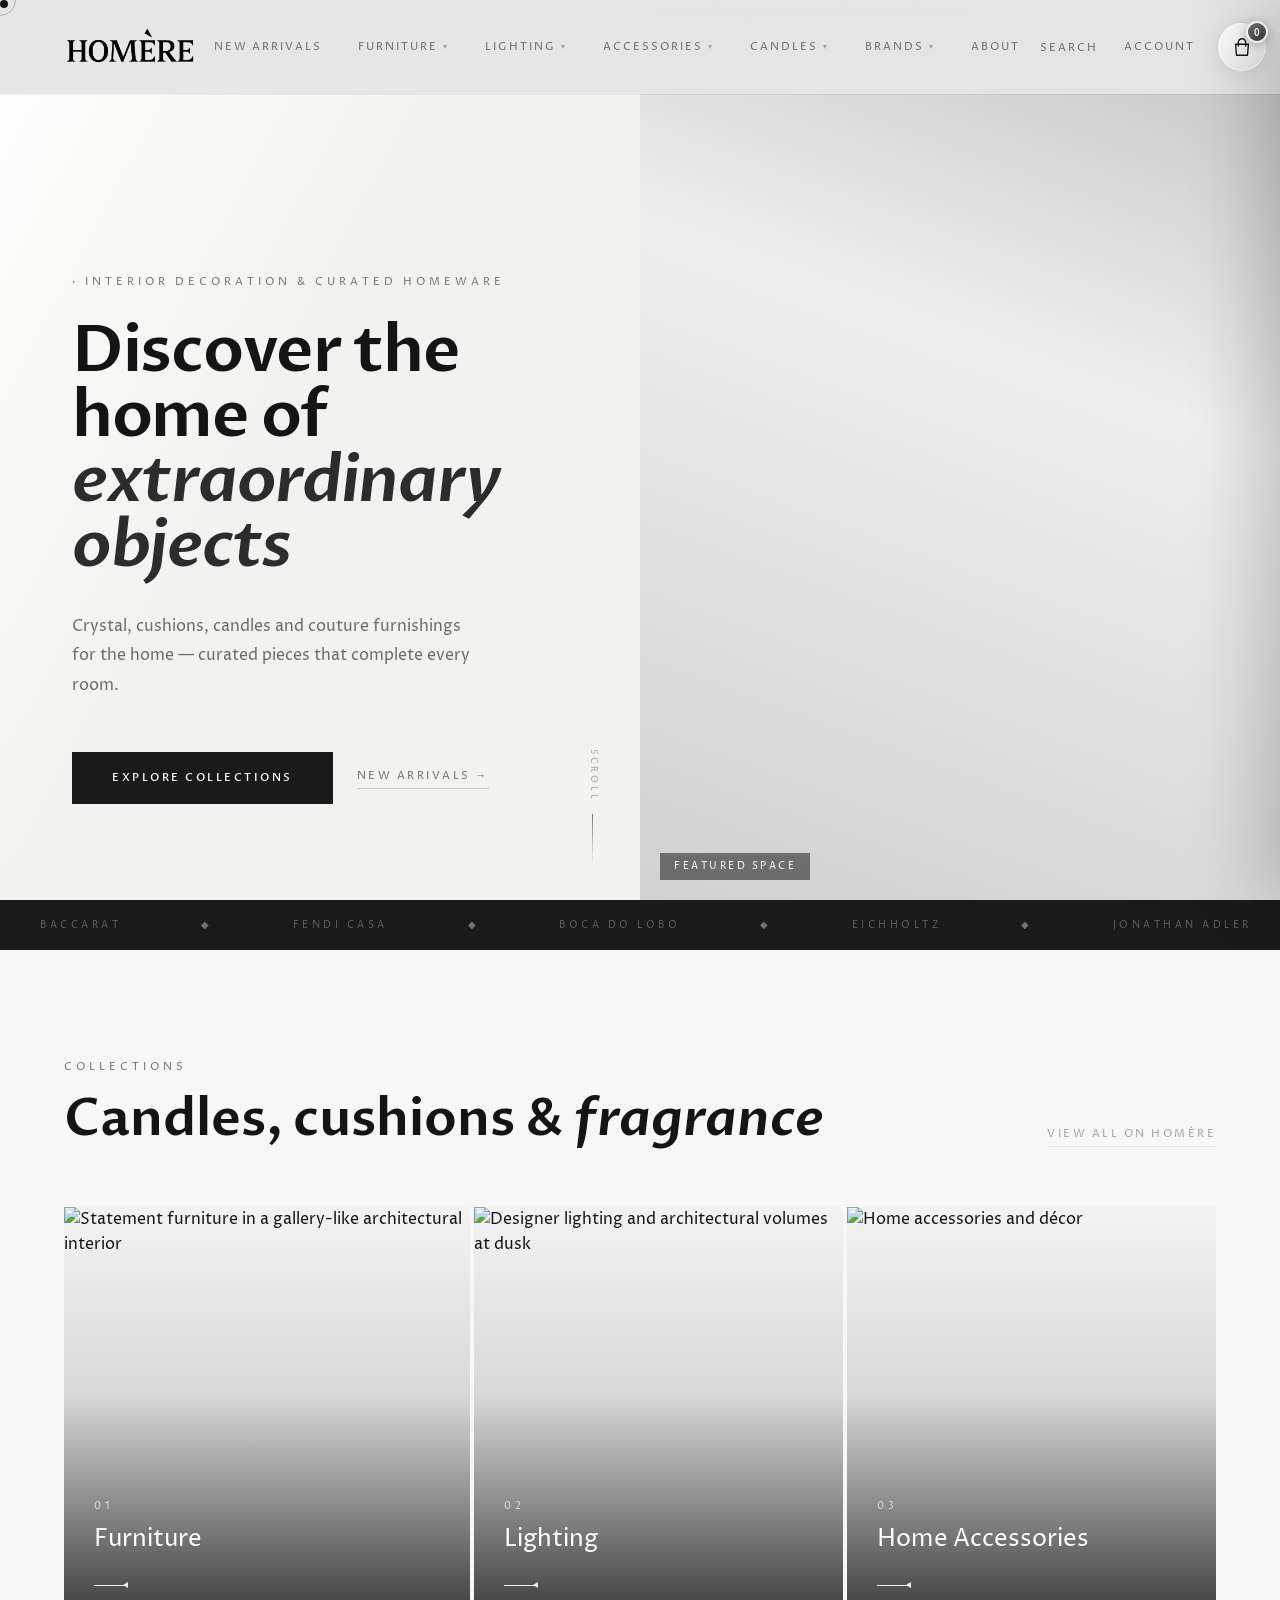
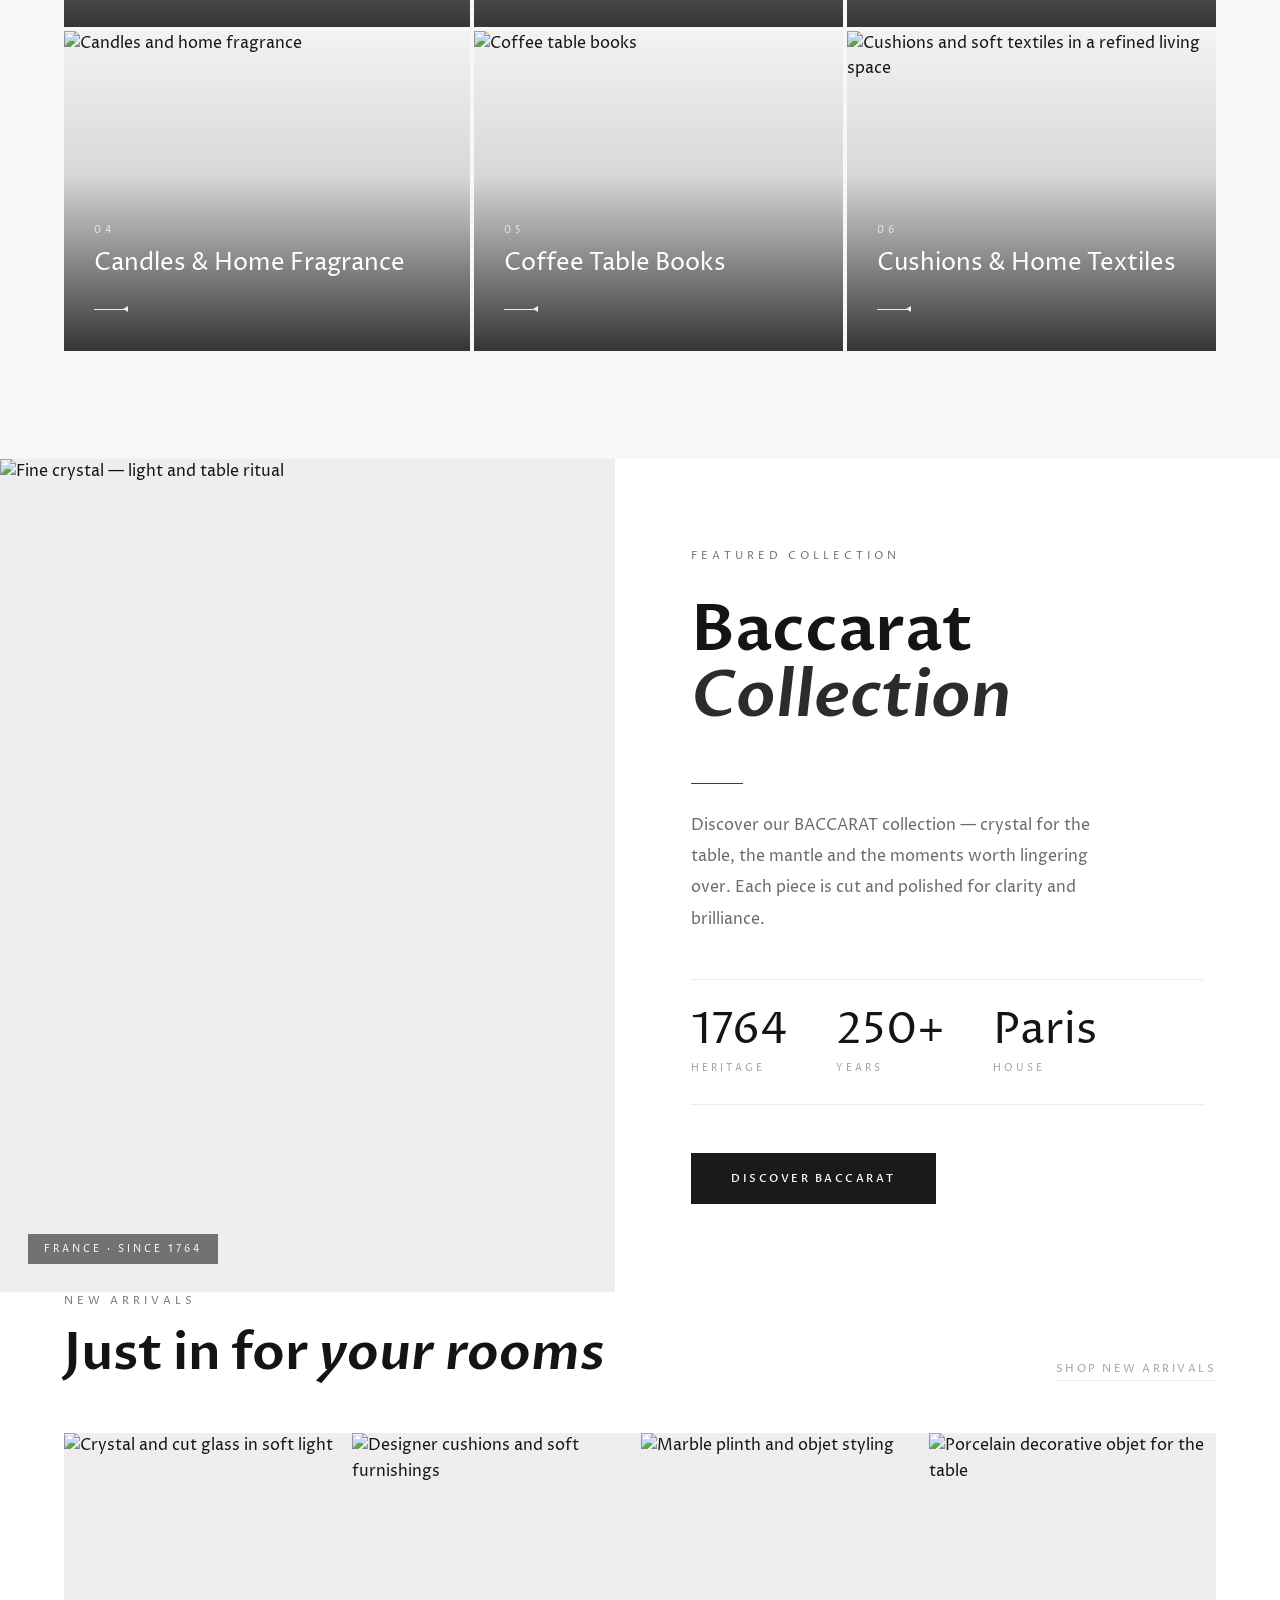
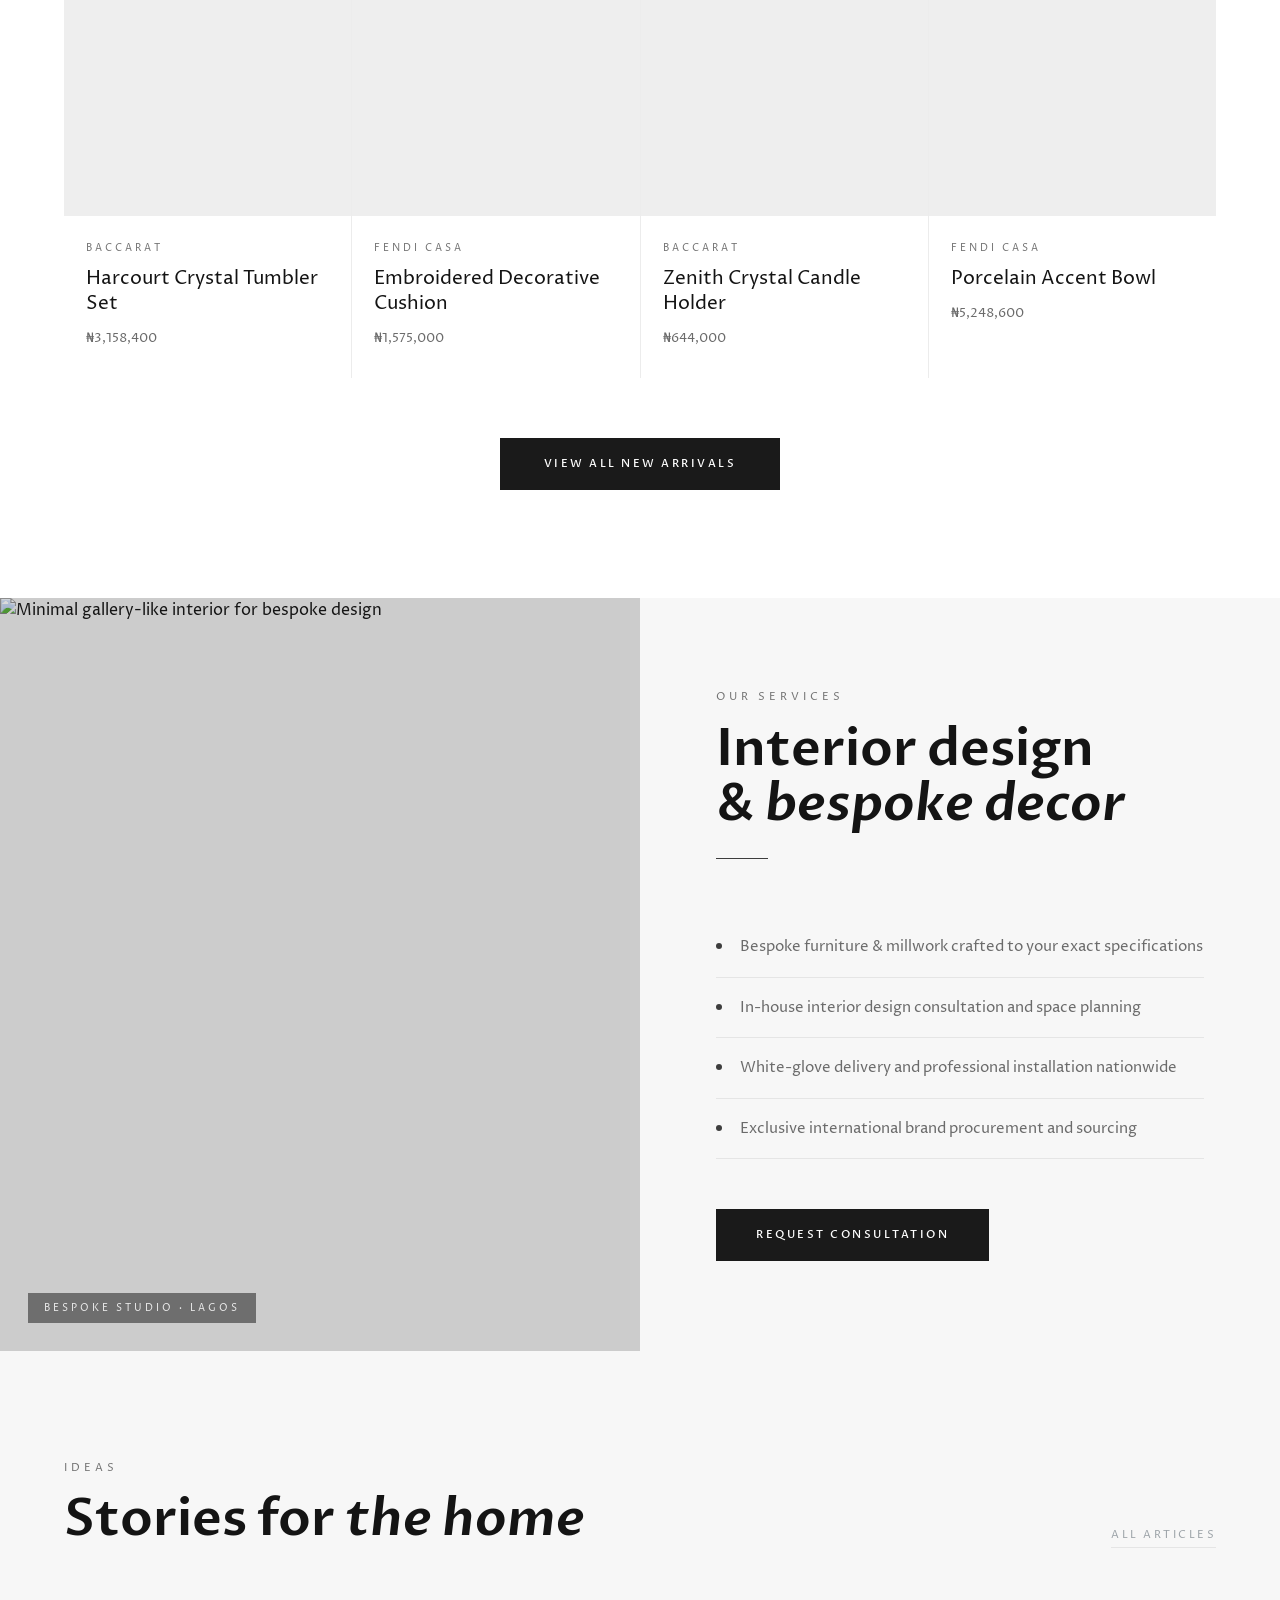
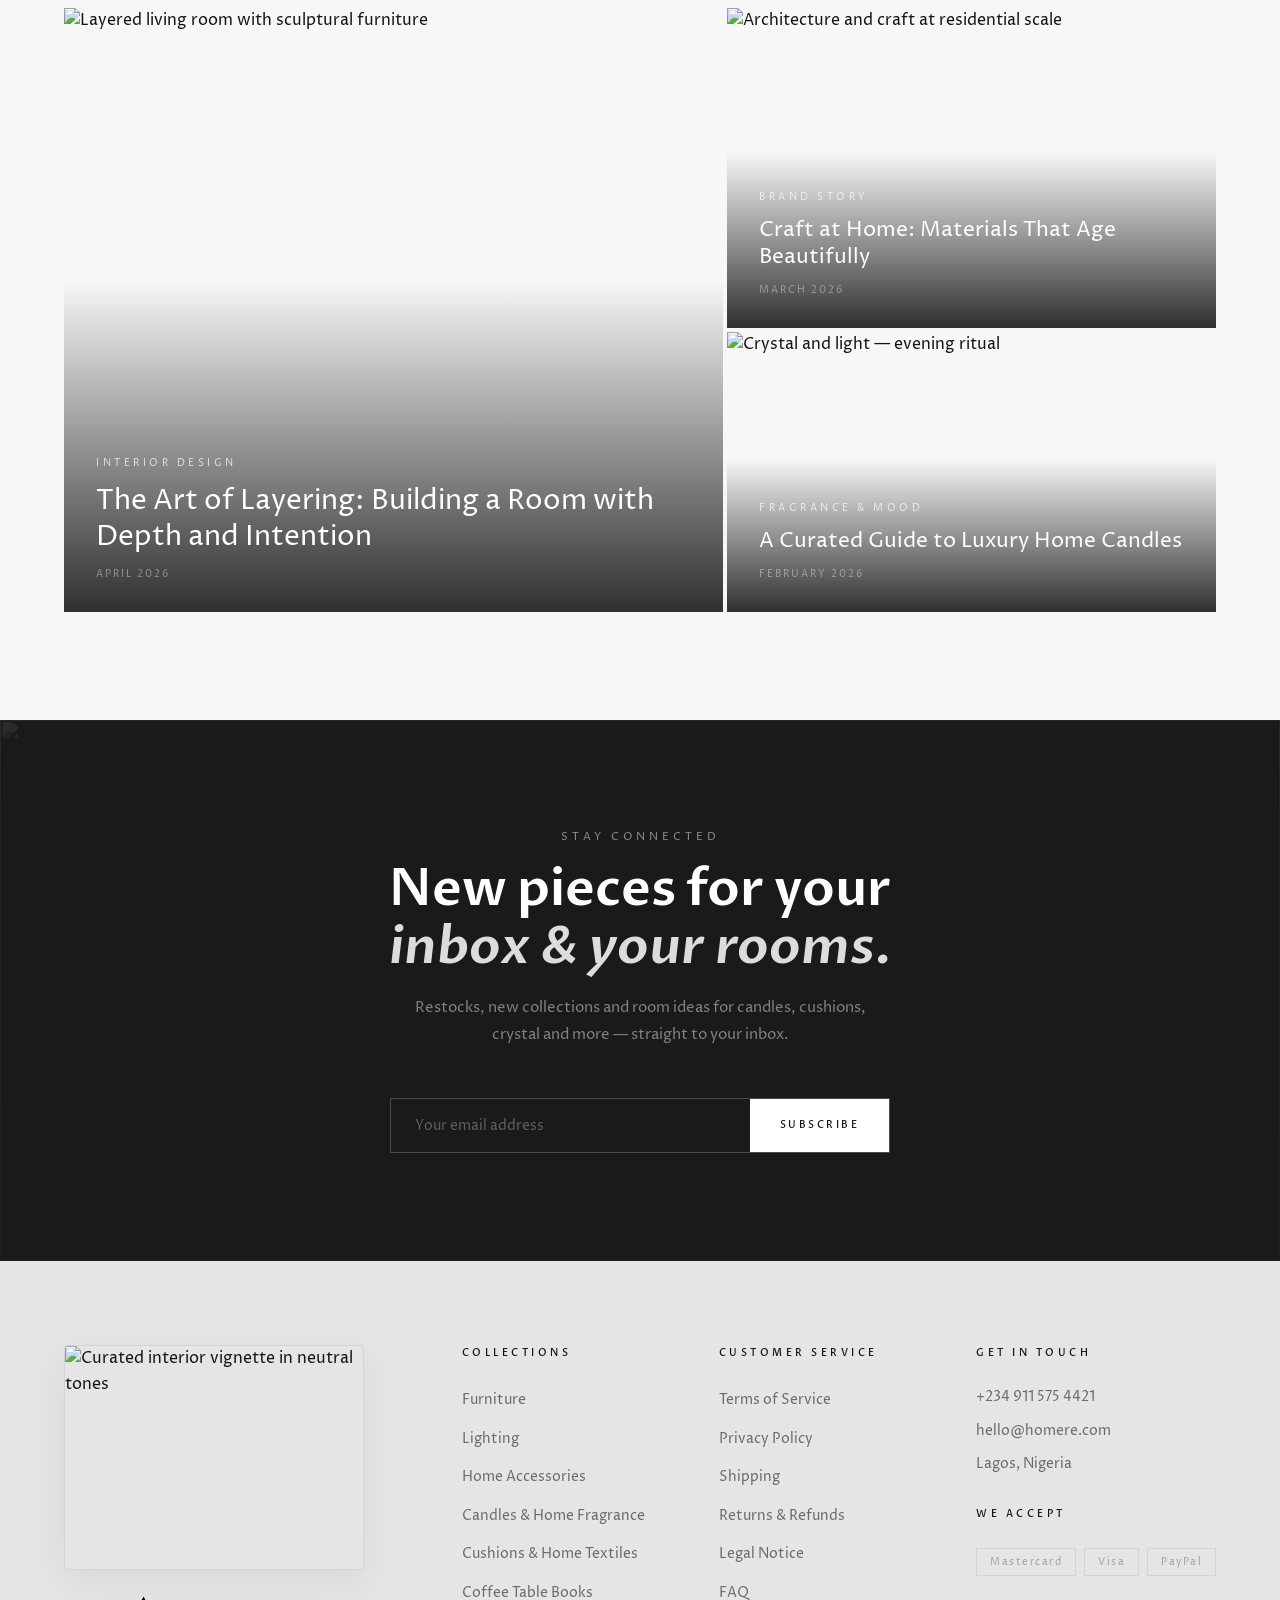
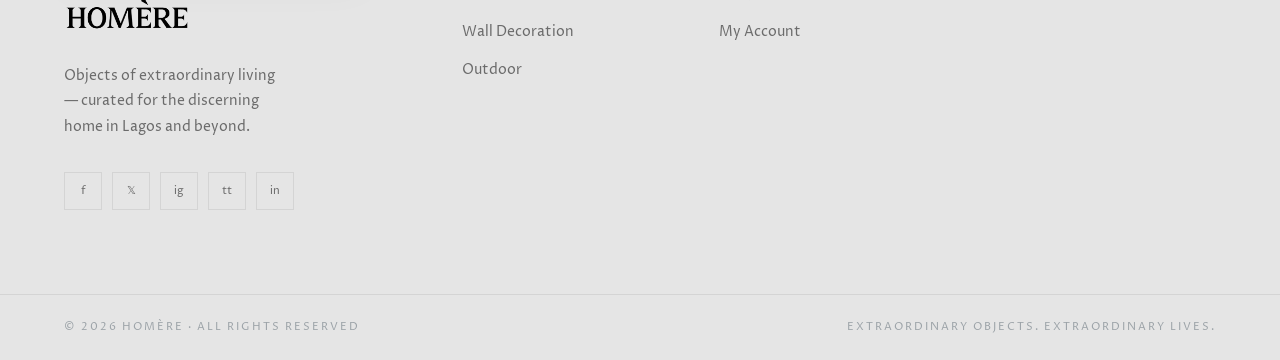
==== commit 403d2710: "update" ====
--- a/index.html
+++ b/index.html
@@ -2190,7 +2190,7 @@
         >
           <img
             class="logo-img"
-            src="https://staging.homere.com/browen/cdn/shop/files/logo_301.png?v=1653400321&width=400"
+            src="/assets/images/homere-logo.jpg"
             width="1024"
             height="321"
             alt="HOMÈRE"
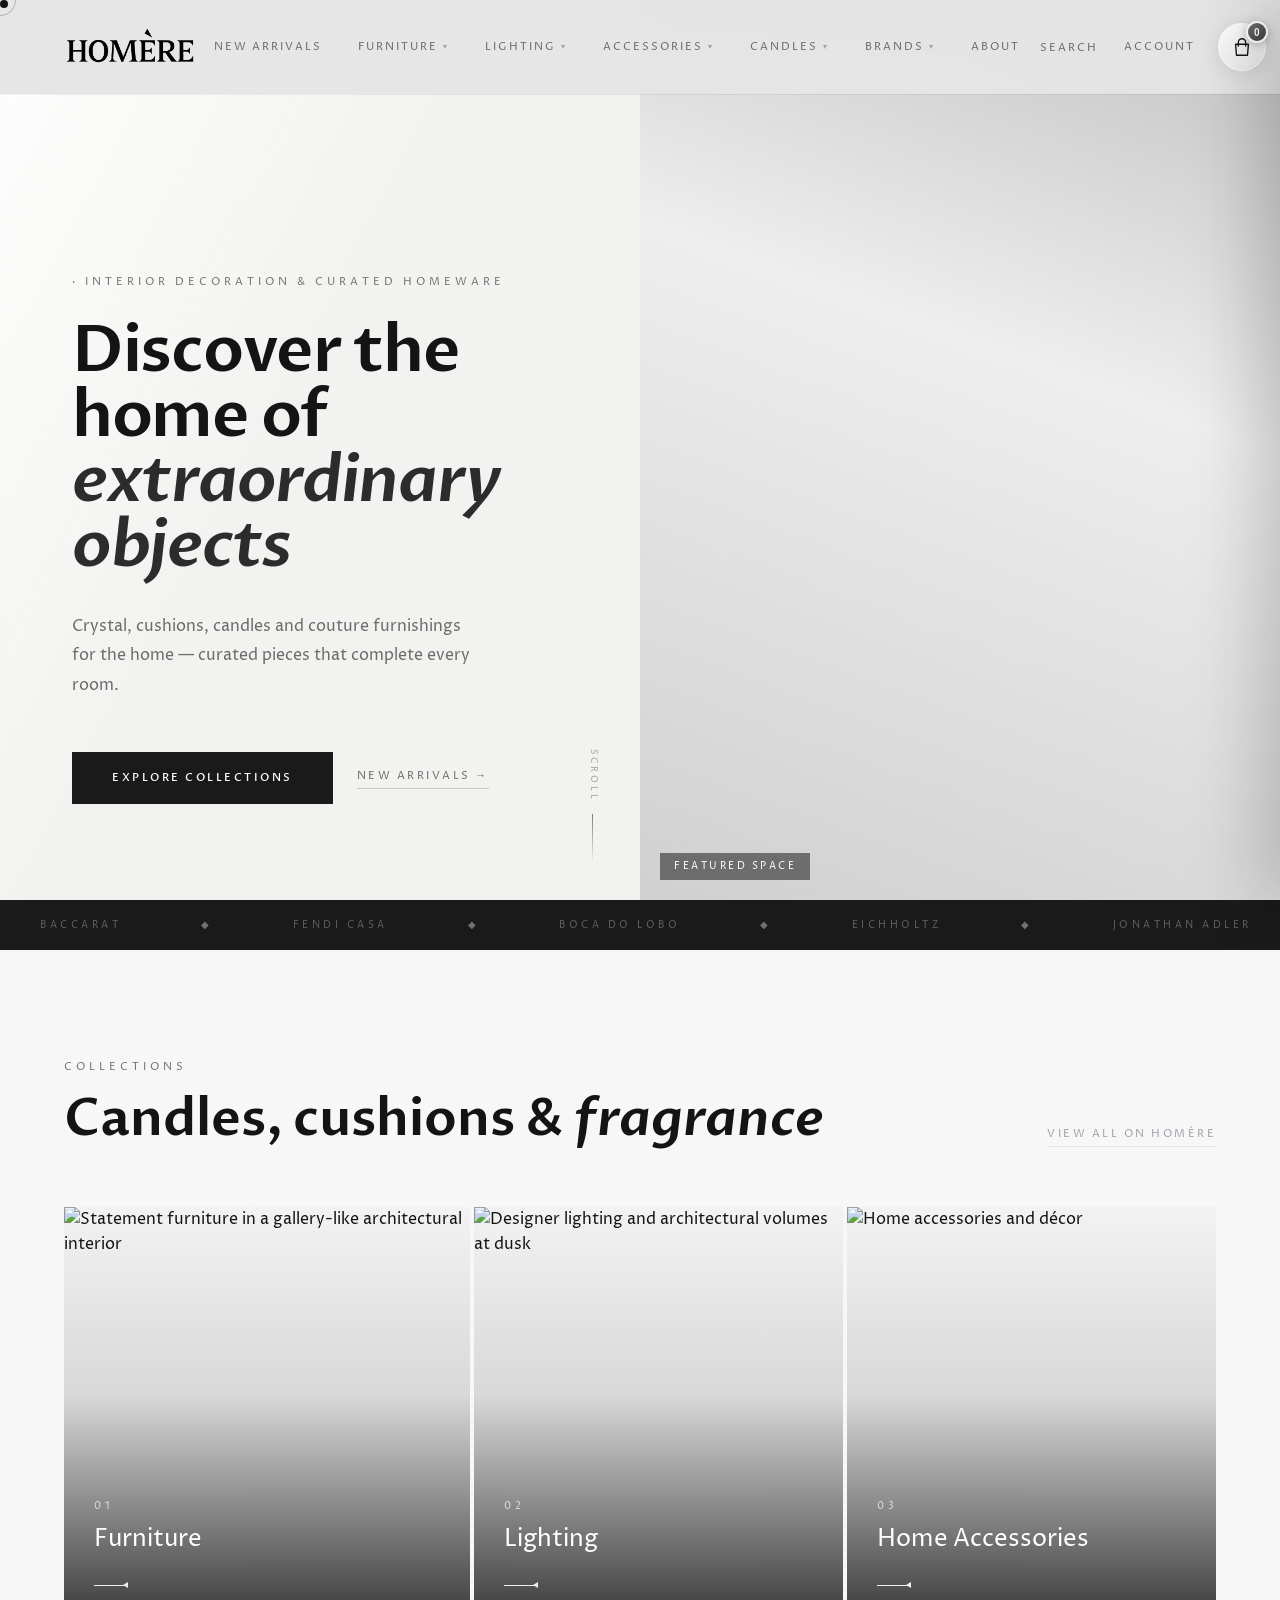
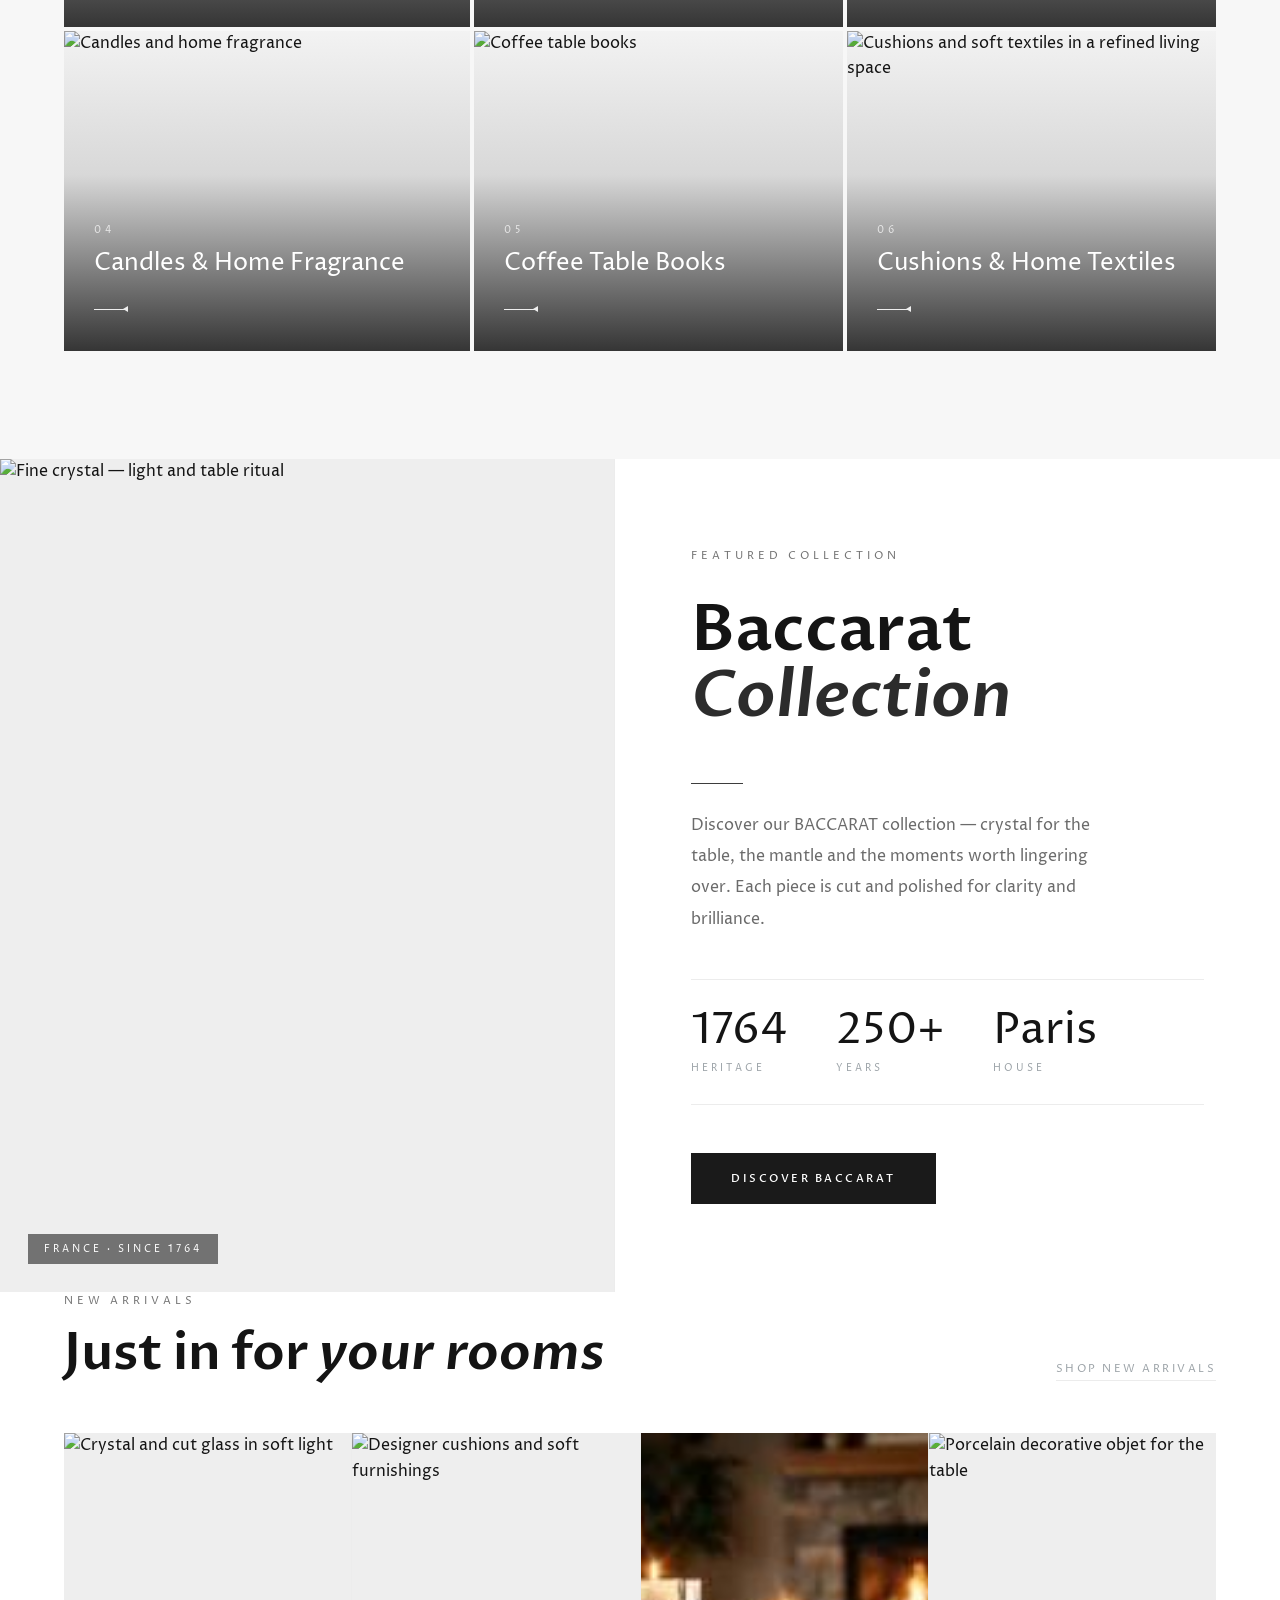
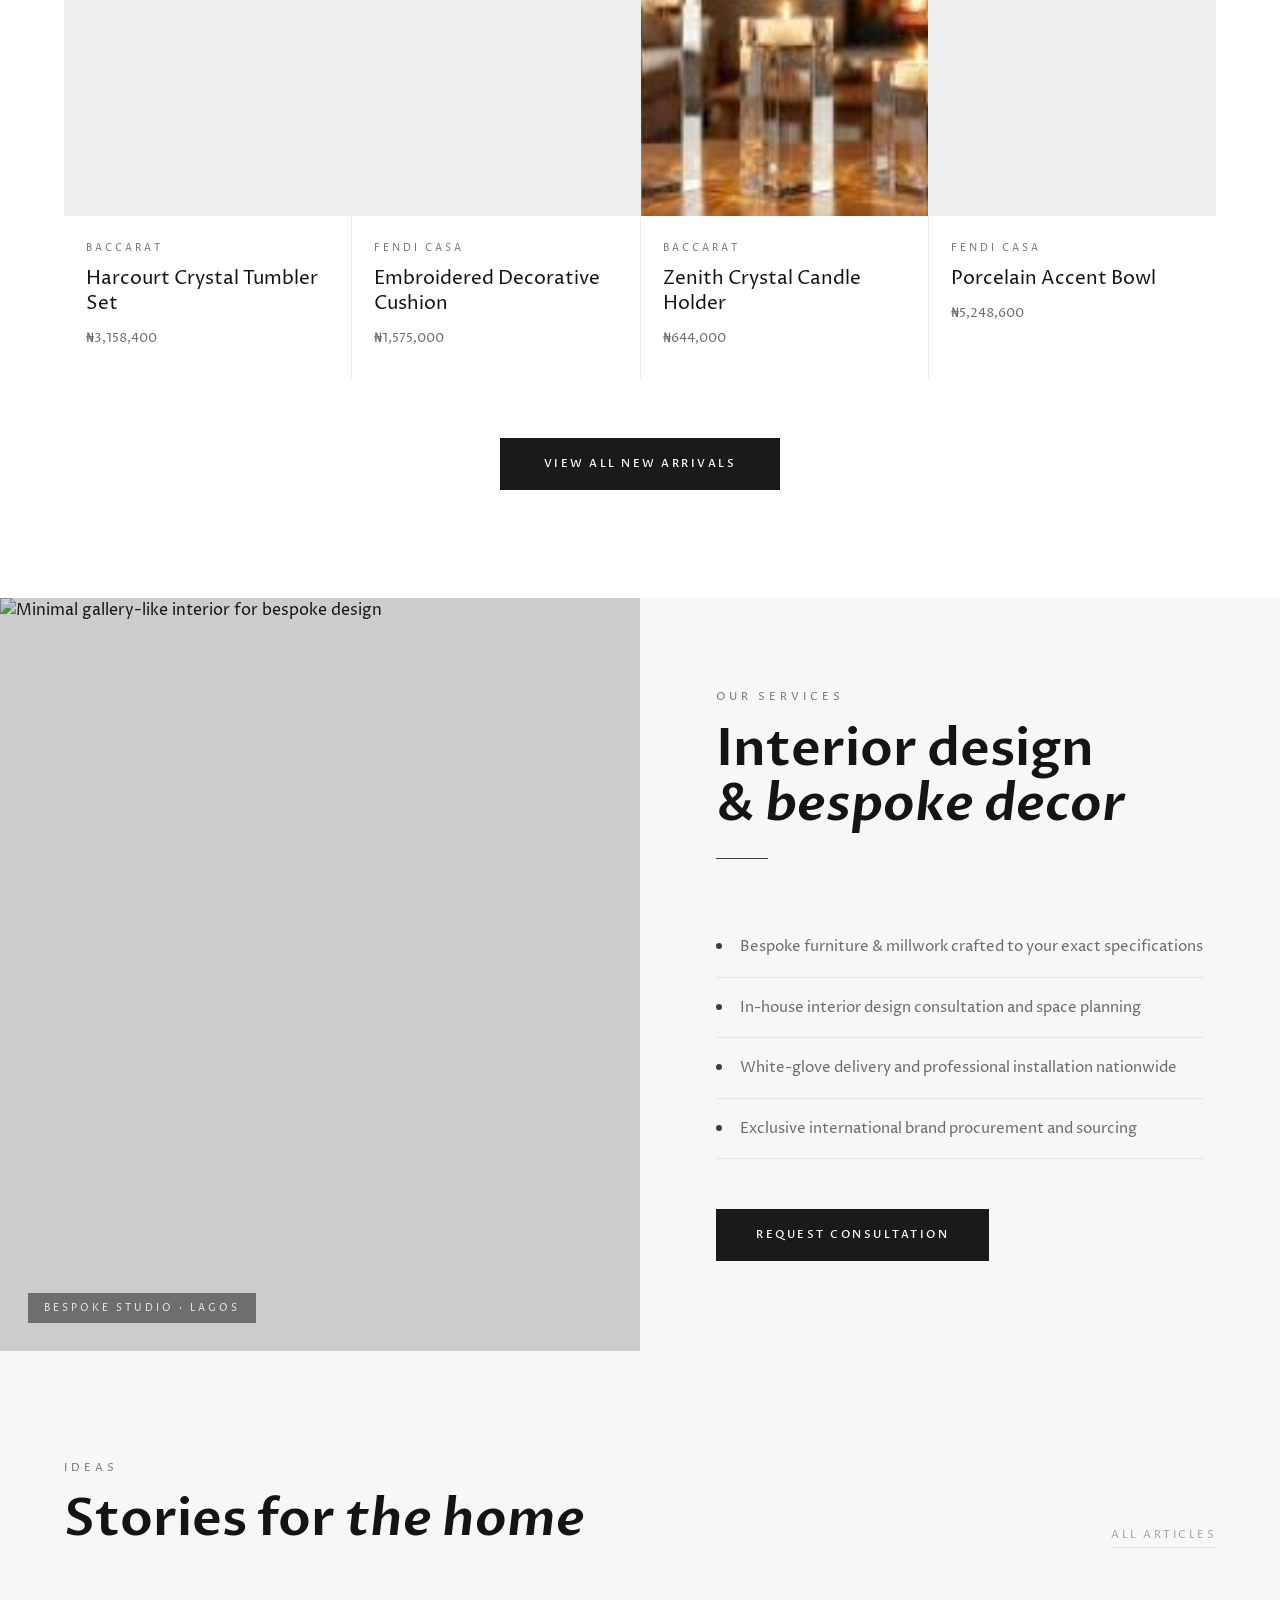
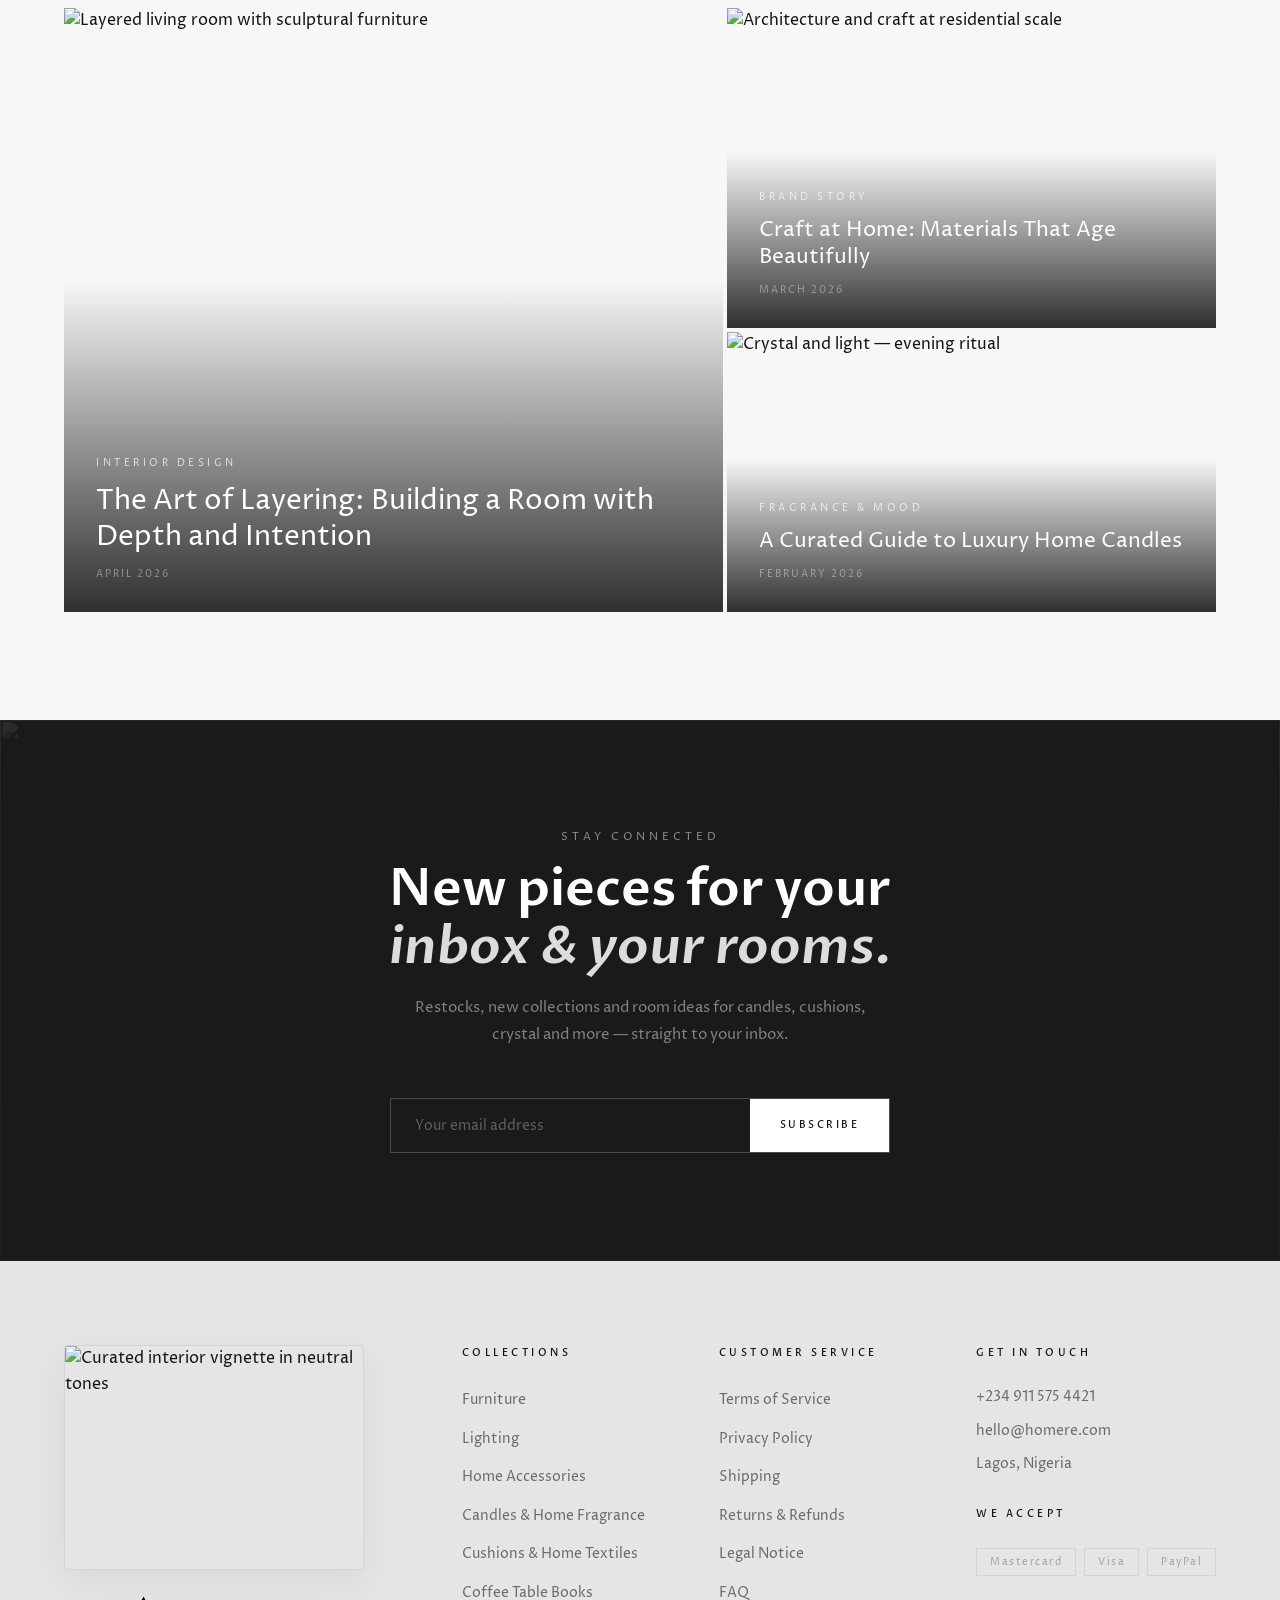
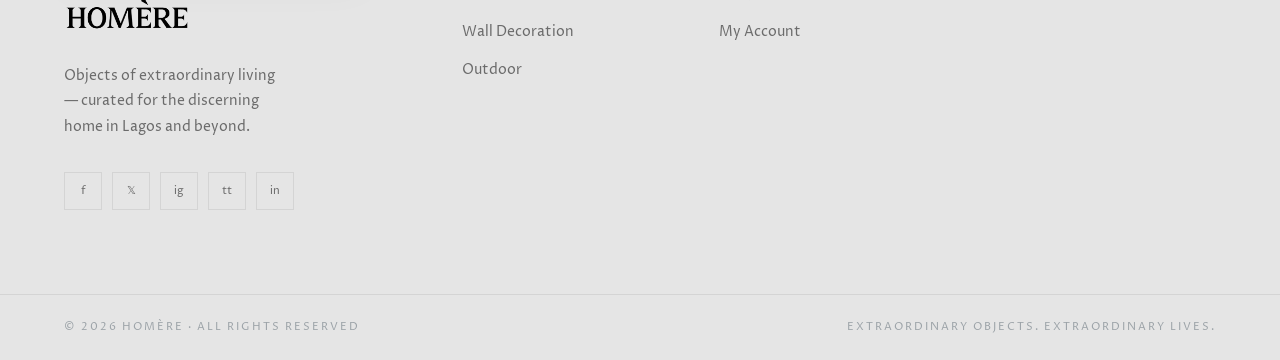
==== commit 977a100e: "update" ====
--- a/index.html
+++ b/index.html
@@ -2535,7 +2535,7 @@
         <div class="product rv">
           <div class="prod-img">
             <img
-              src="https://images.unsplash.com/photo-1565538810643-b5bdb714032a?q=80&w=800&auto=format&fit=crop"
+              src="https://encrypted-tbn2.gstatic.com/shopping?q=tbn:ANd9GcT8Y5FY3xV06-5SznJtA6q2Gdn6V3N55TD4yRresLs-muyja2X1xachtFcx77fEXWHX7gMQbbVEWY6P9LqVY2YrgtL_TLbBVAdBqeW-2cjraZR1nyc&usqp=CAc"
               alt="Crystal and cut glass in soft light"
               loading="lazy"
             />
@@ -2573,7 +2573,7 @@
         <div class="product rv d2">
           <div class="prod-img">
             <img
-              src="https://images.unsplash.com/photo-1631679706909-1844bbd07221?q=80&w=800&auto=format&fit=crop"
+              src="[data-uri]"
               alt="Marble plinth and objet styling"
               loading="lazy"
             />
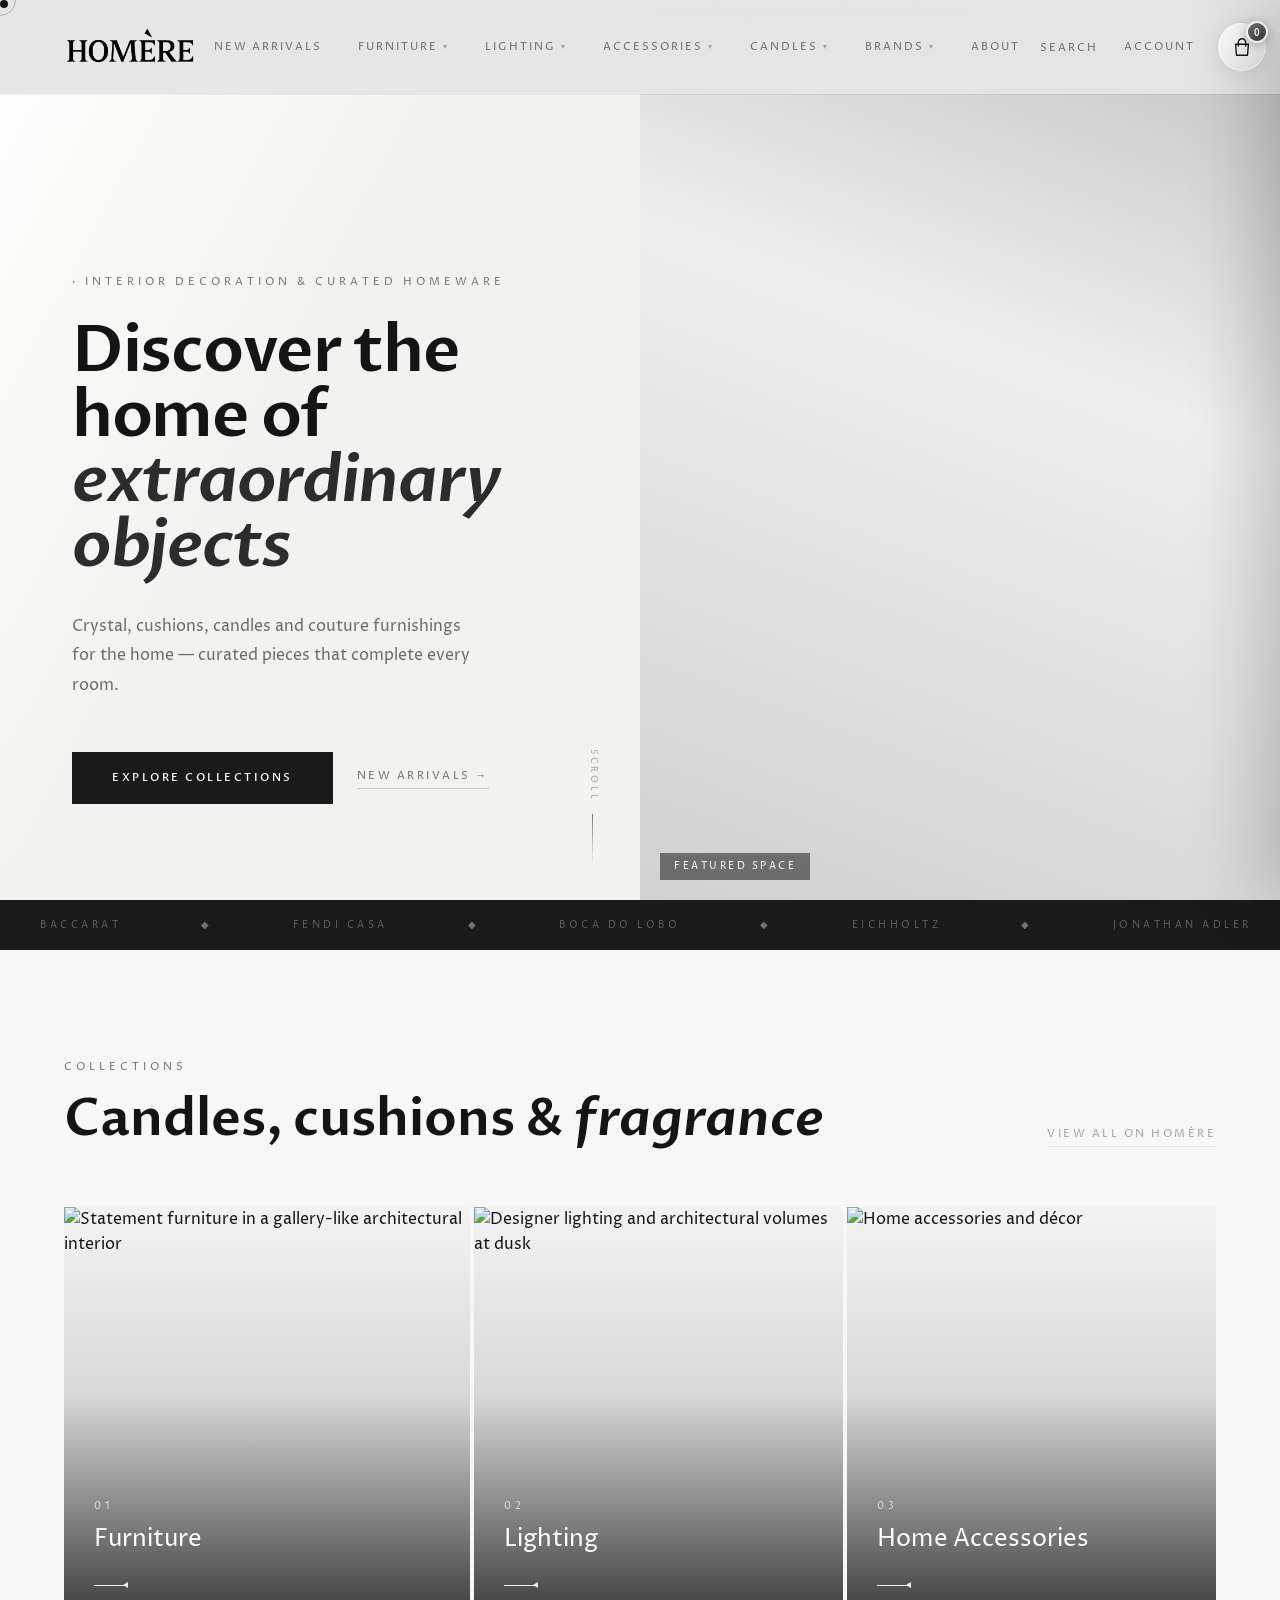
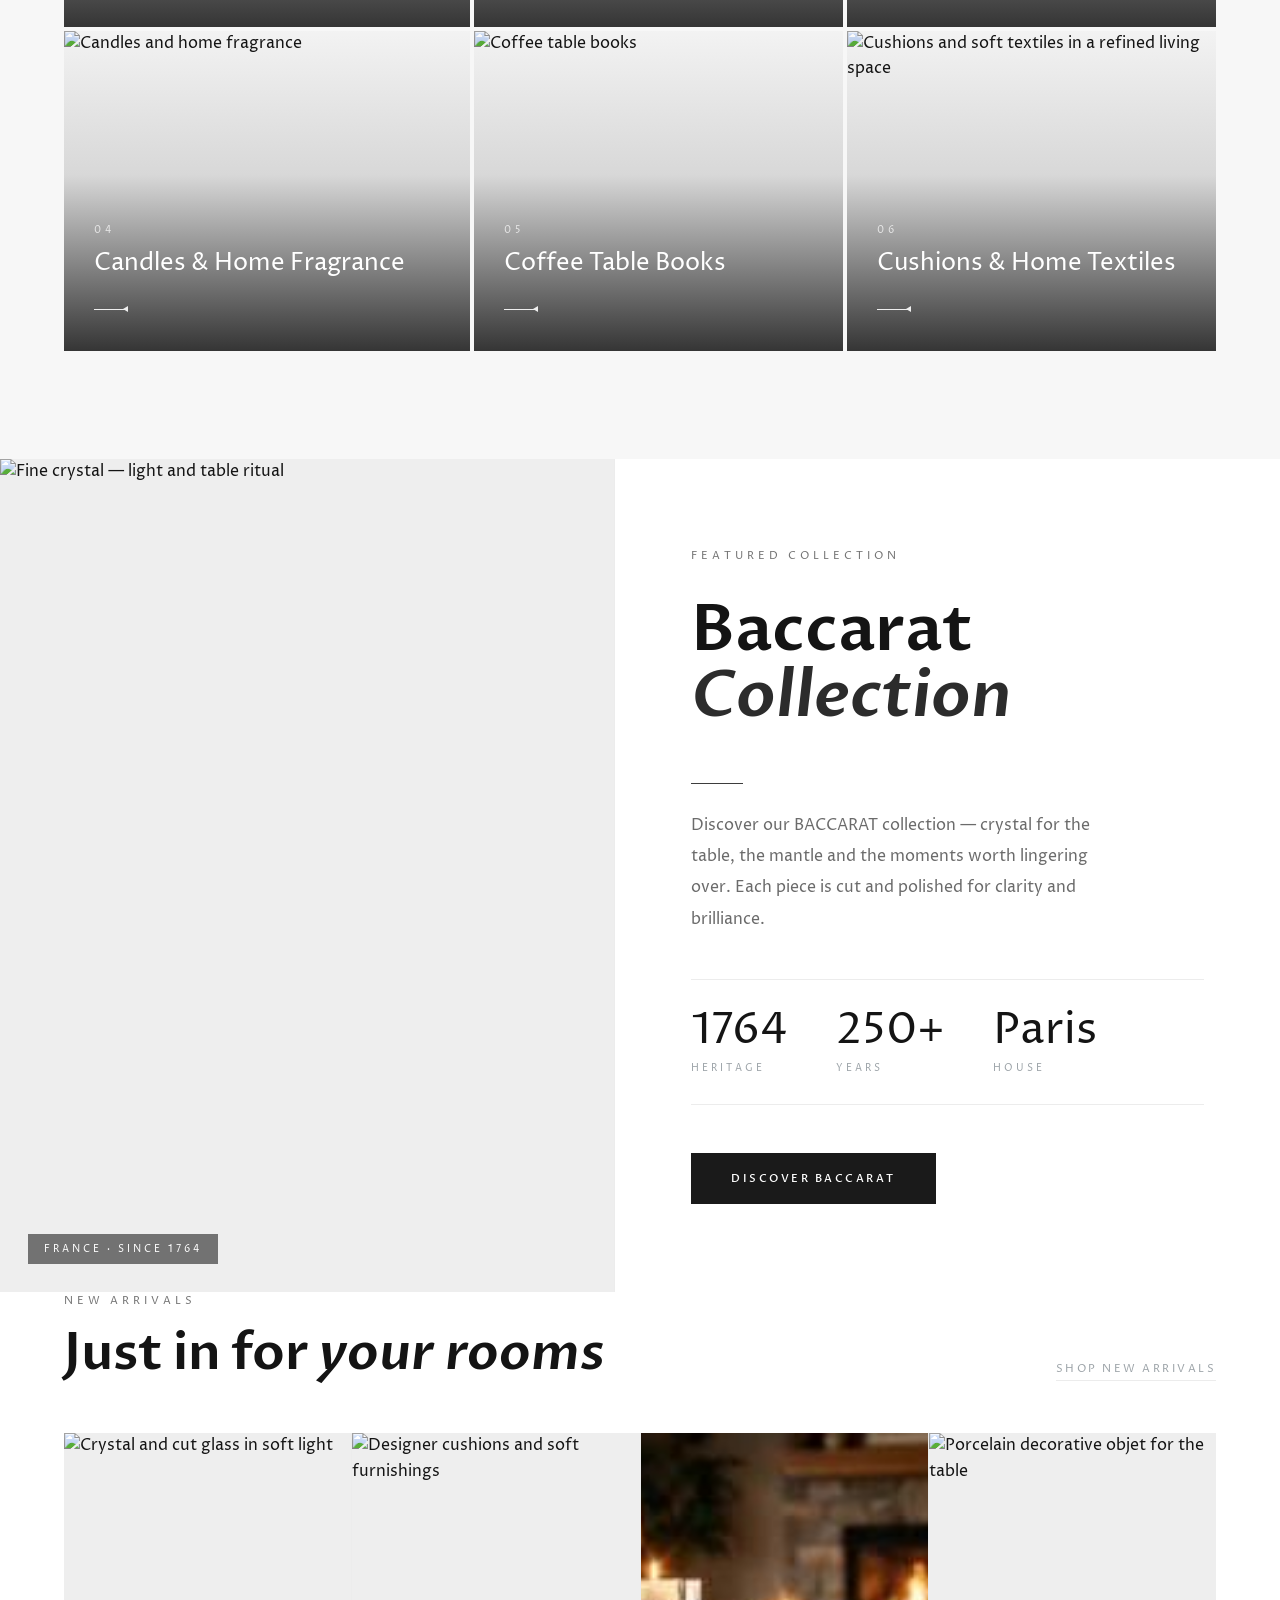
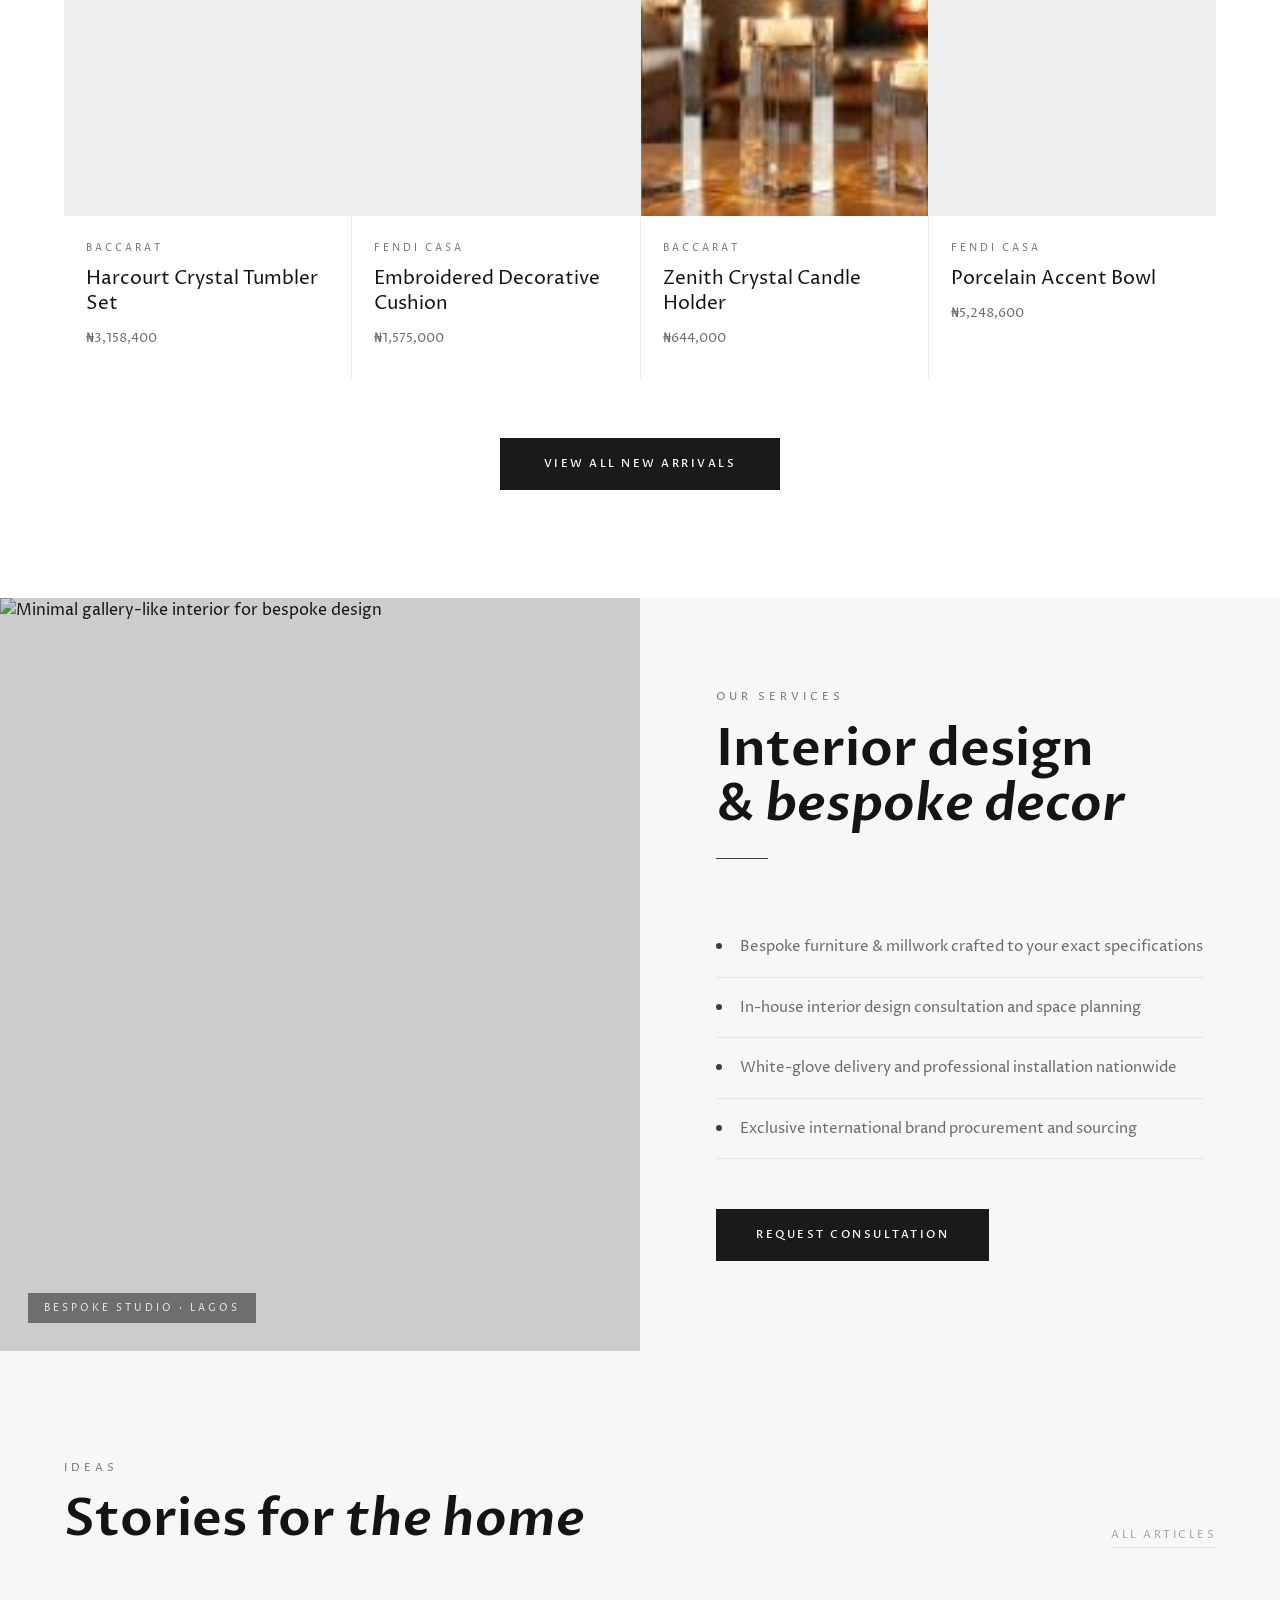
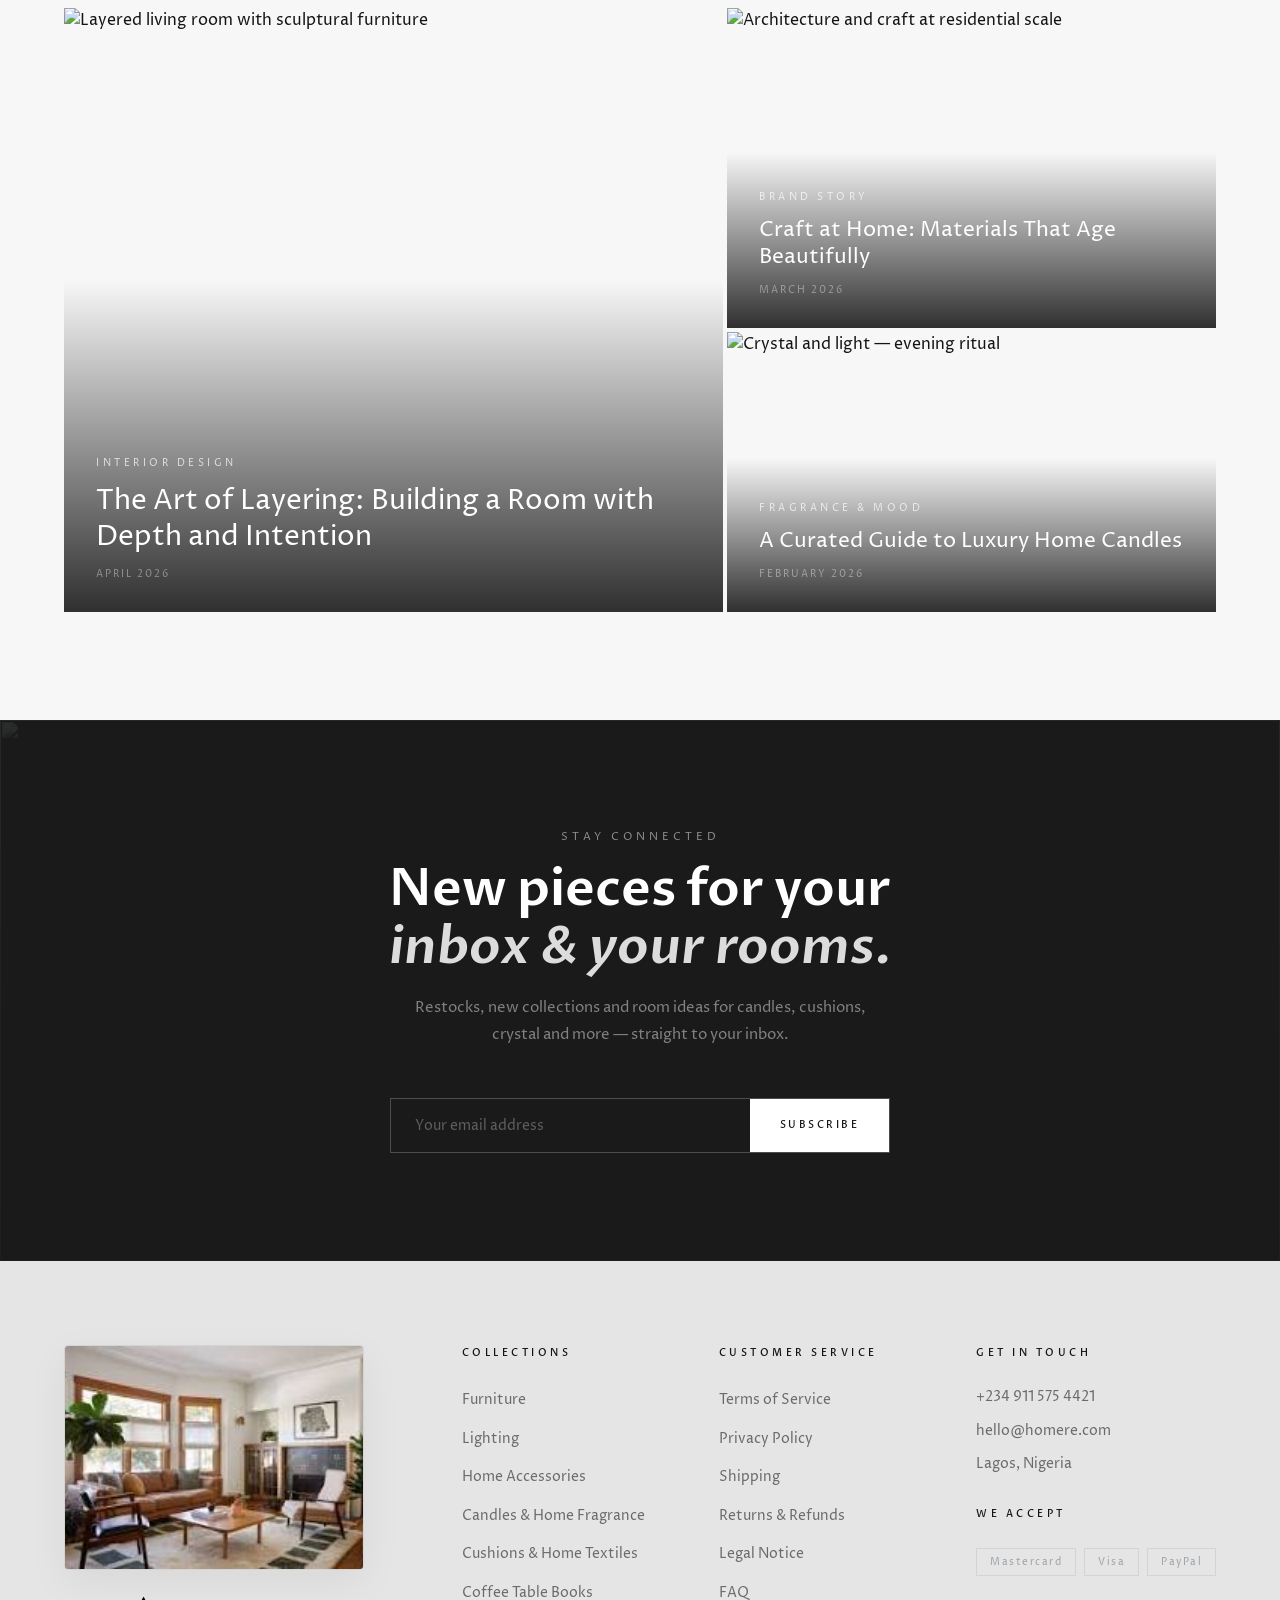
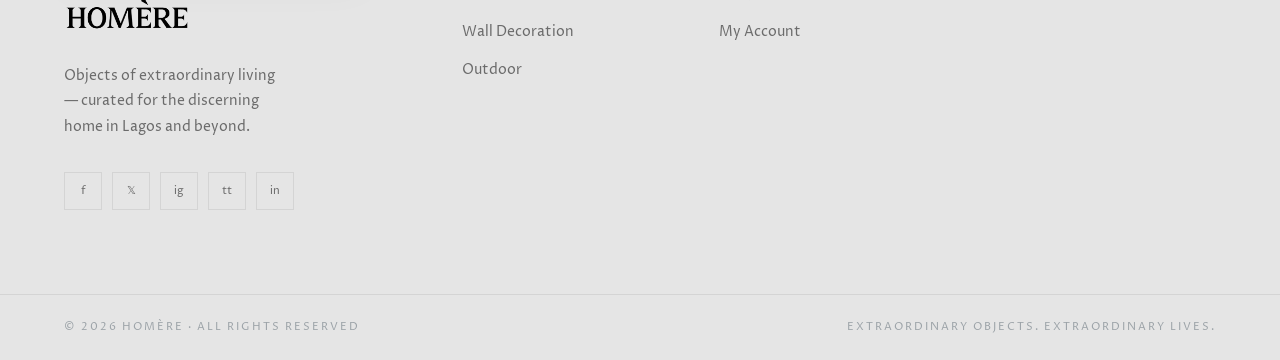
==== commit f0a9d947: "update" ====
--- a/index.html
+++ b/index.html
@@ -2760,7 +2760,7 @@
         <div>
           <figure class="ft-photo">
             <img
-              src="https://images.unsplash.com/photo-1600607687939-ce8a6c25118c?q=80&w=800&auto=format&fit=crop"
+              src="[data-uri]"
               alt="Curated interior vignette in neutral tones"
               width="800"
               height="600"
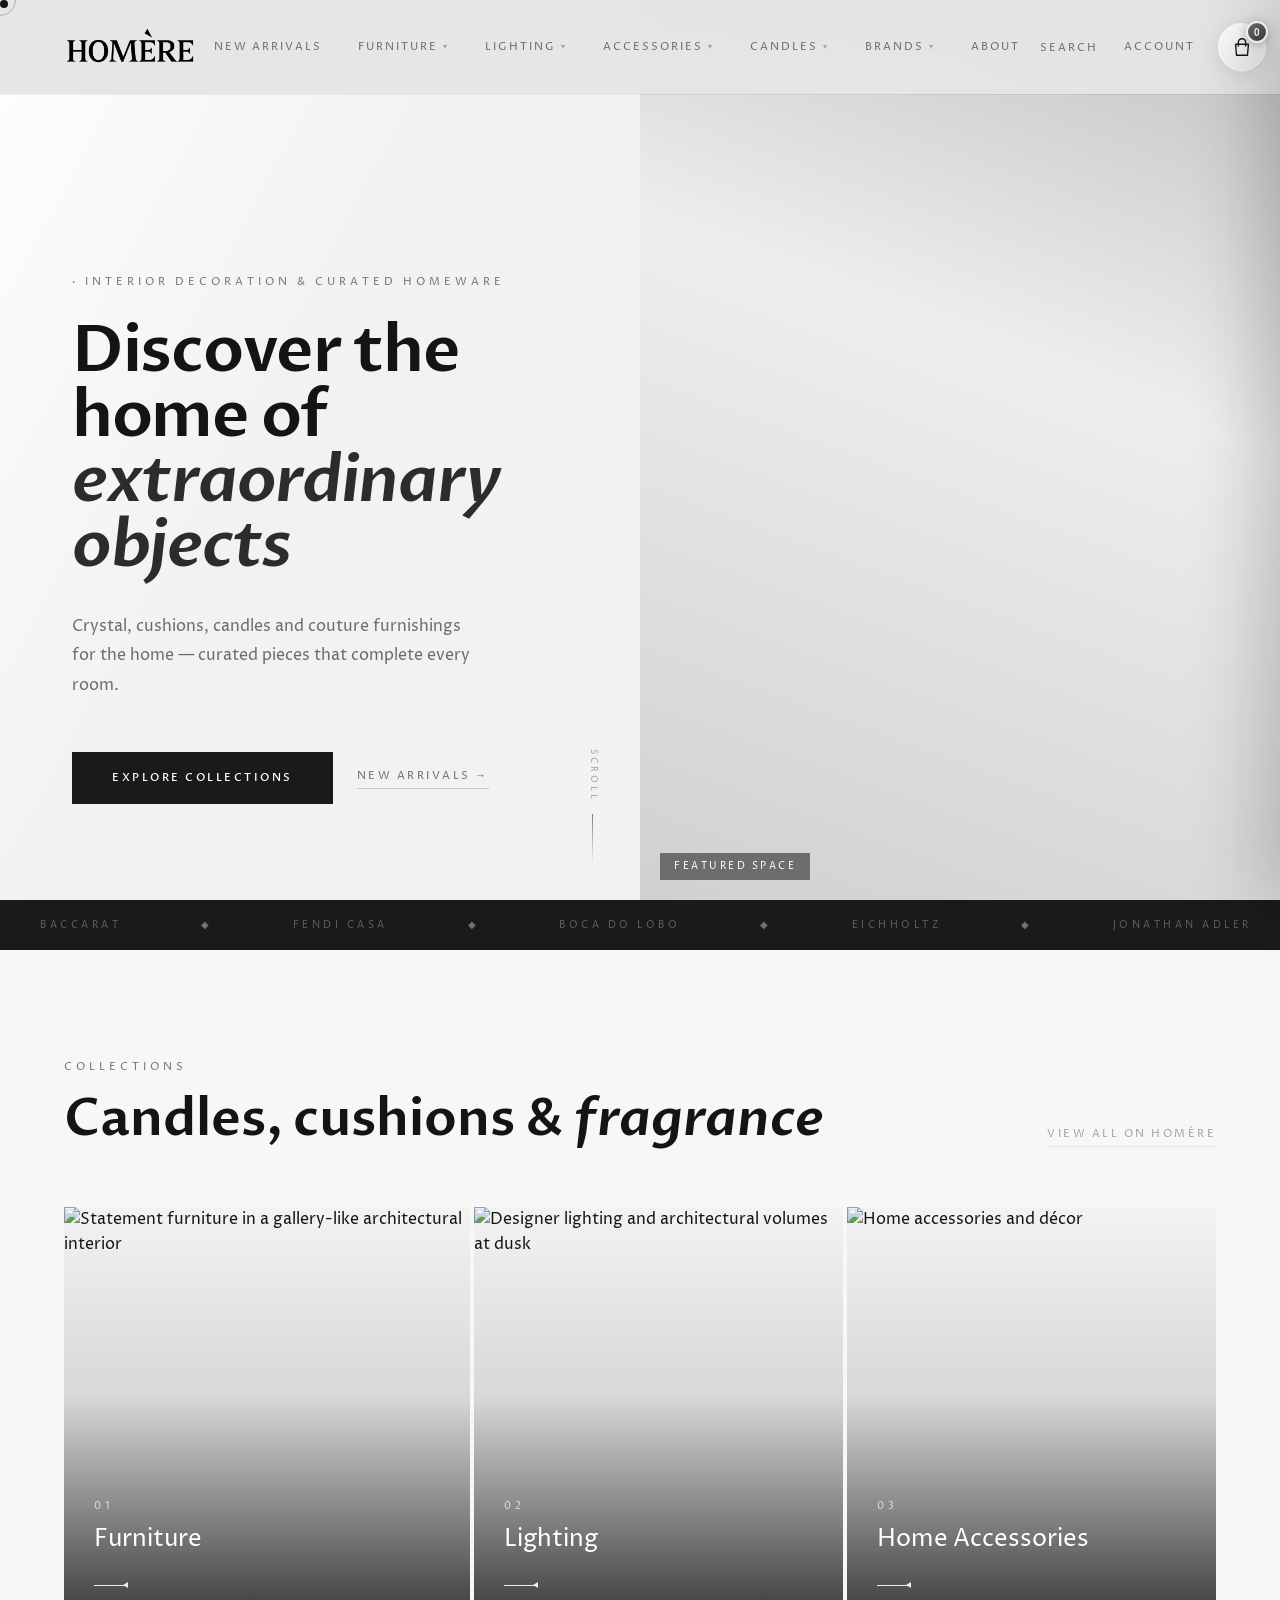
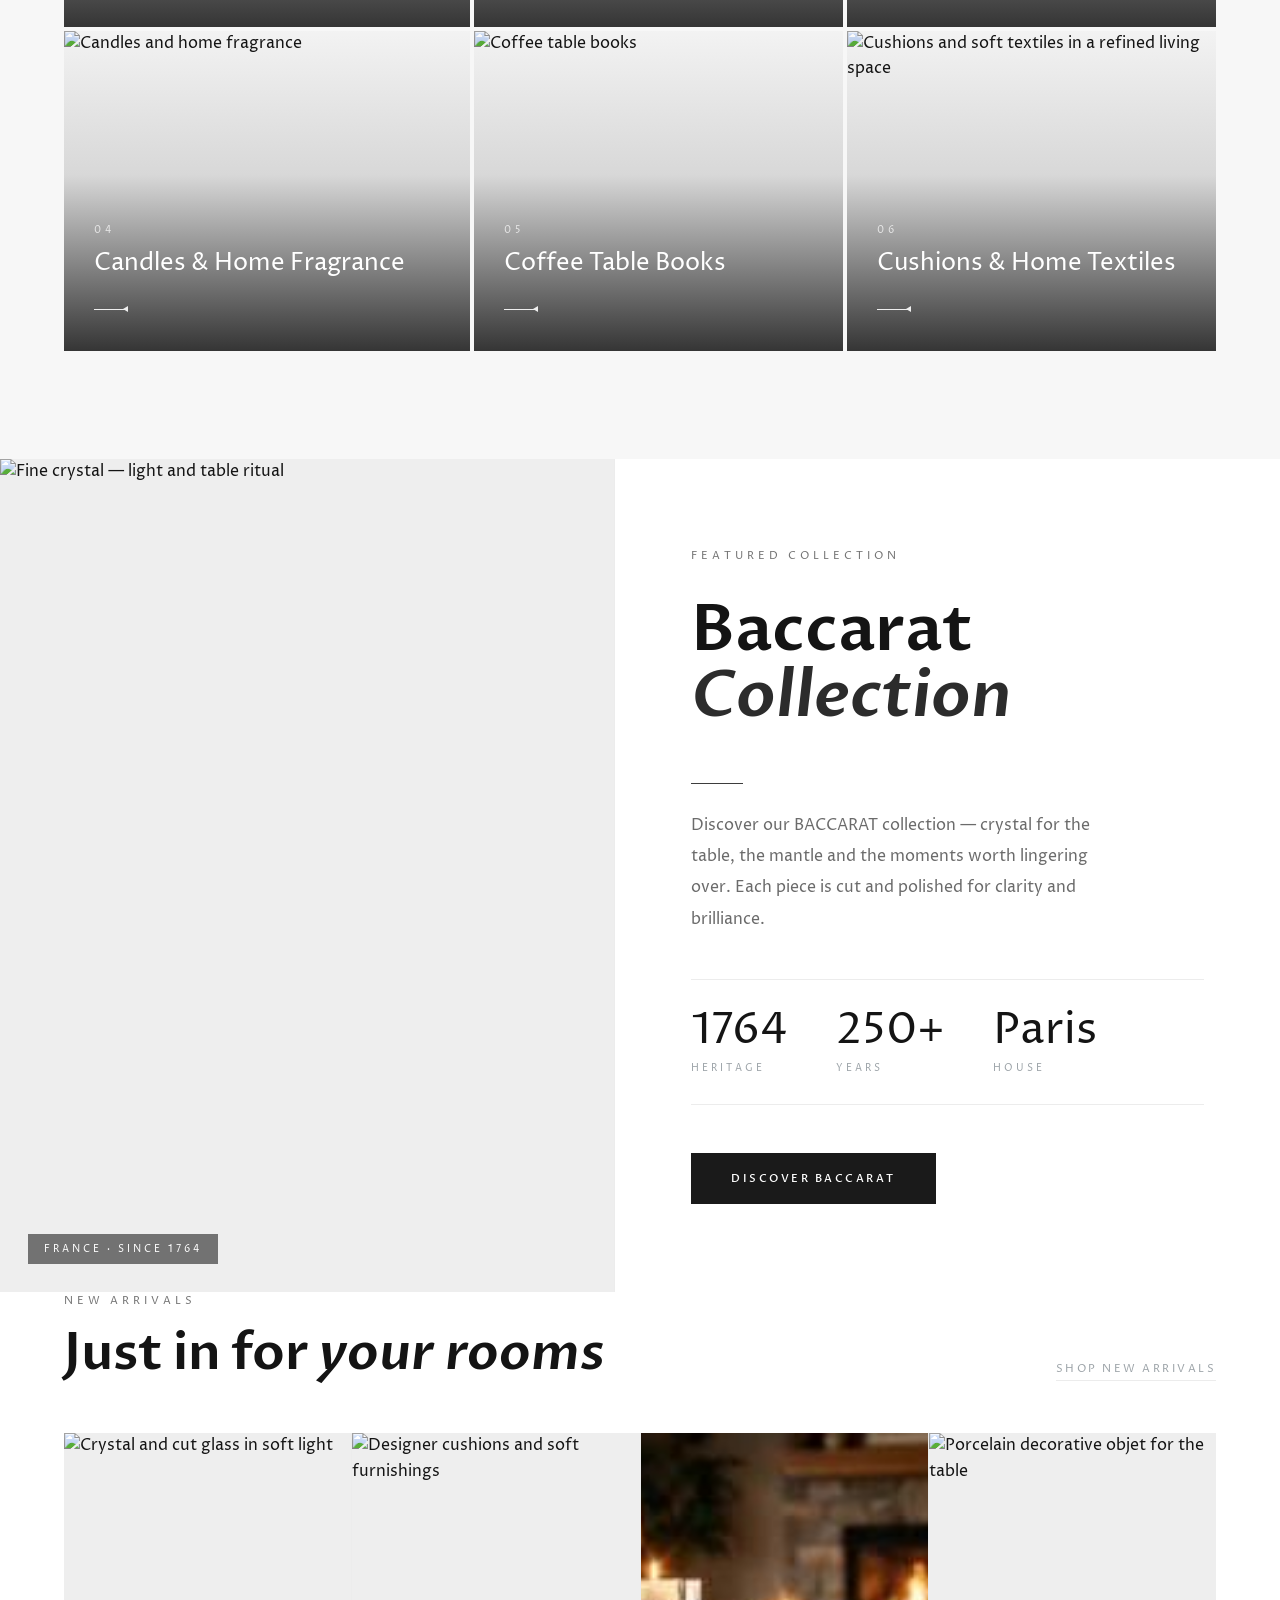
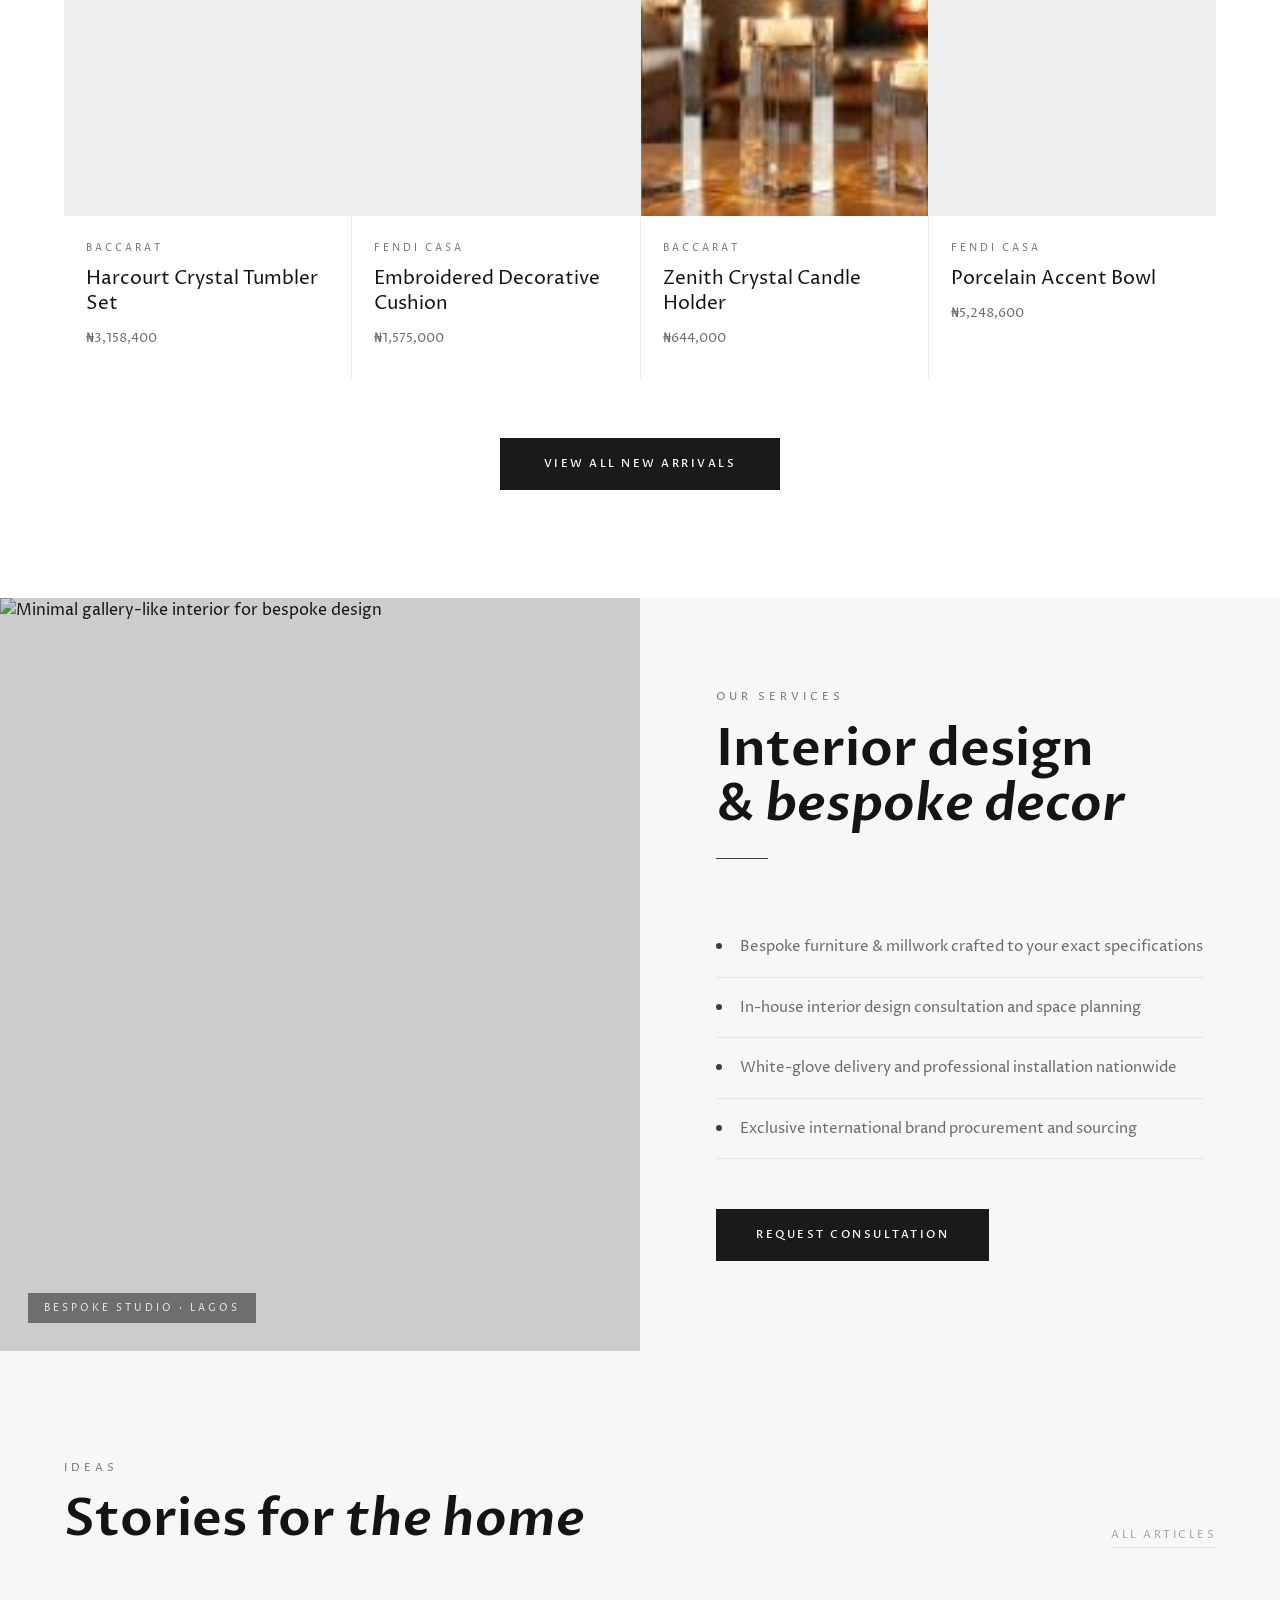
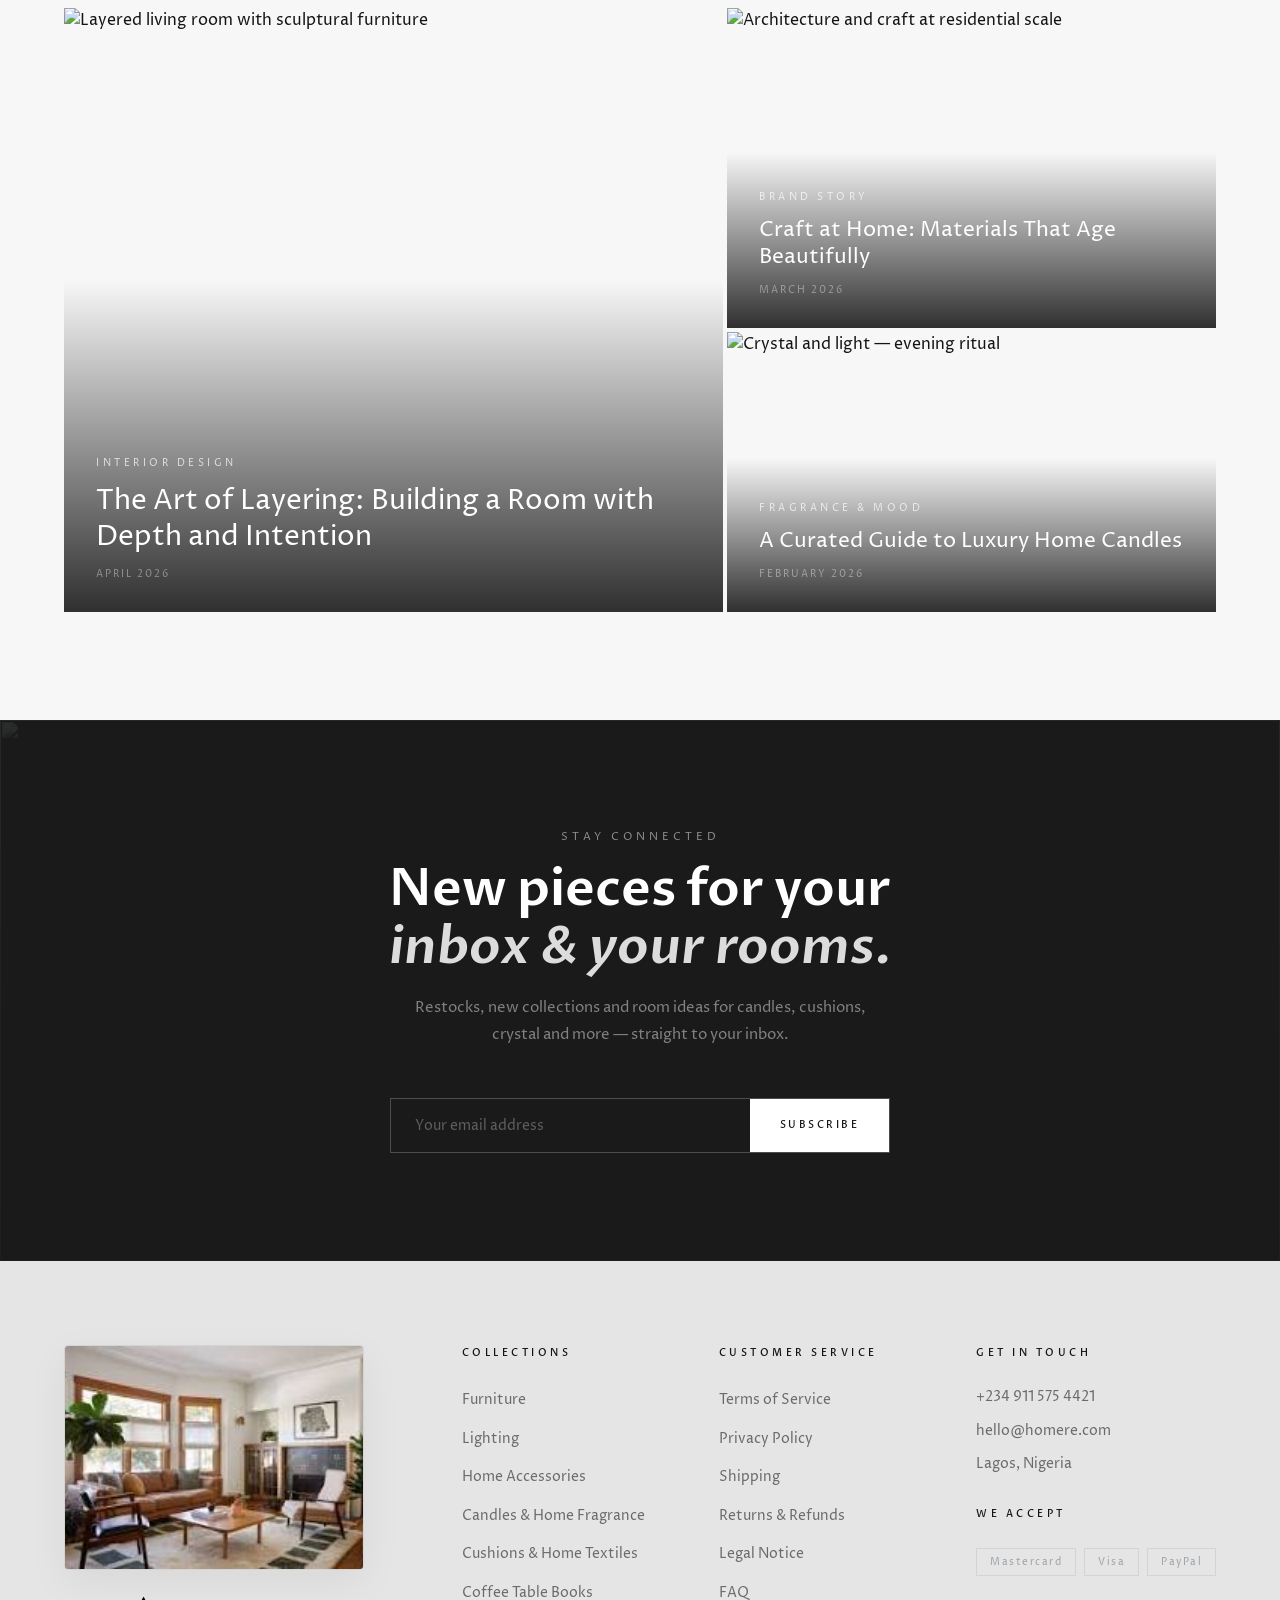
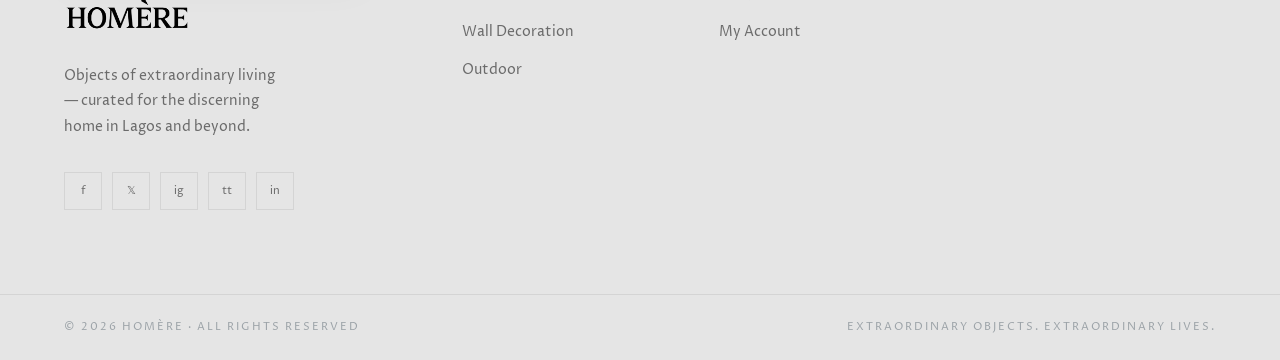
==== commit 6a3dabb9: "update" ====
--- a/index.html
+++ b/index.html
@@ -2554,7 +2554,7 @@
         <div class="product rv d1">
           <div class="prod-img">
             <img
-              src="https://images.unsplash.com/photo-1616486338812-3dadae4b4ace?q=80&w=800&auto=format&fit=crop"
+              src="https://cassette.sphdigital.com.sg/image/harpersbazaar/1cede58d503151d4b8eb19fa482711ab55c7b9e80a845a477ab1f235f916174e?w=1000&q=85"
               alt="Designer cushions and soft furnishings"
               loading="lazy"
             />
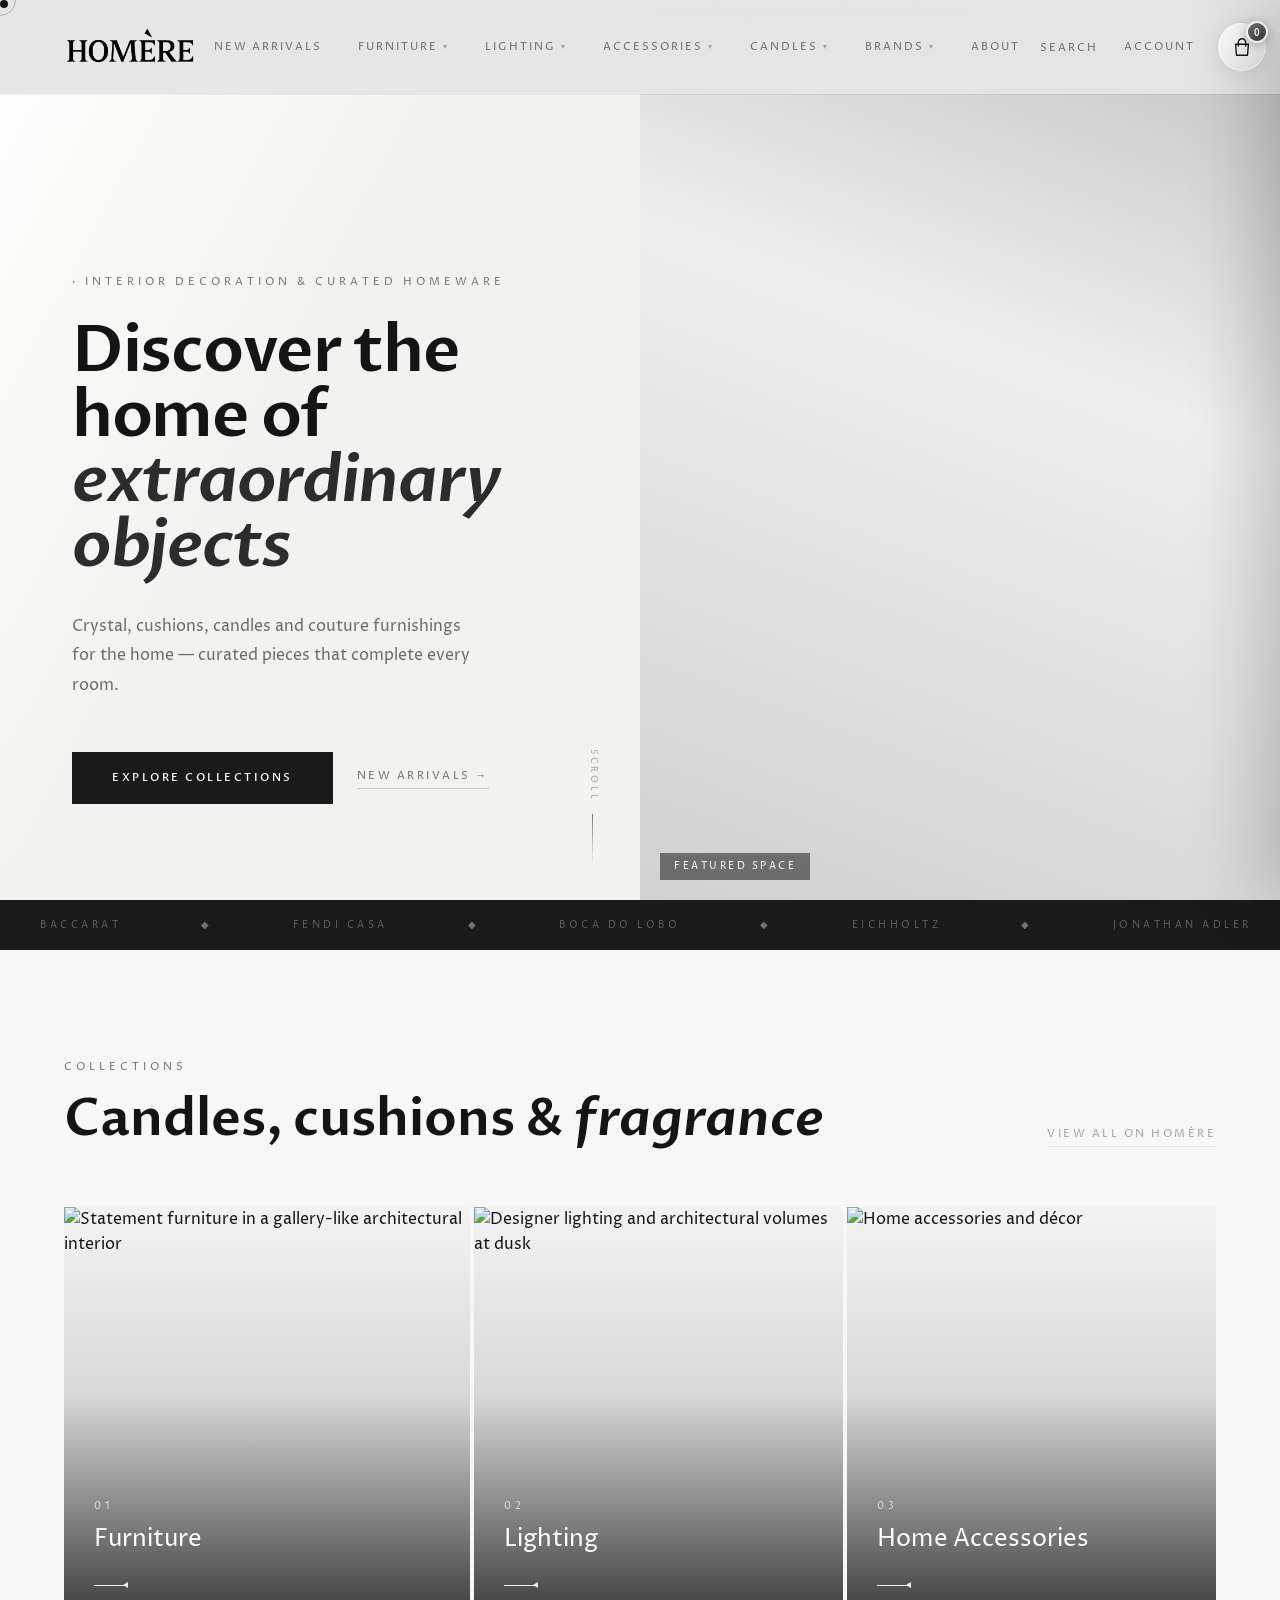
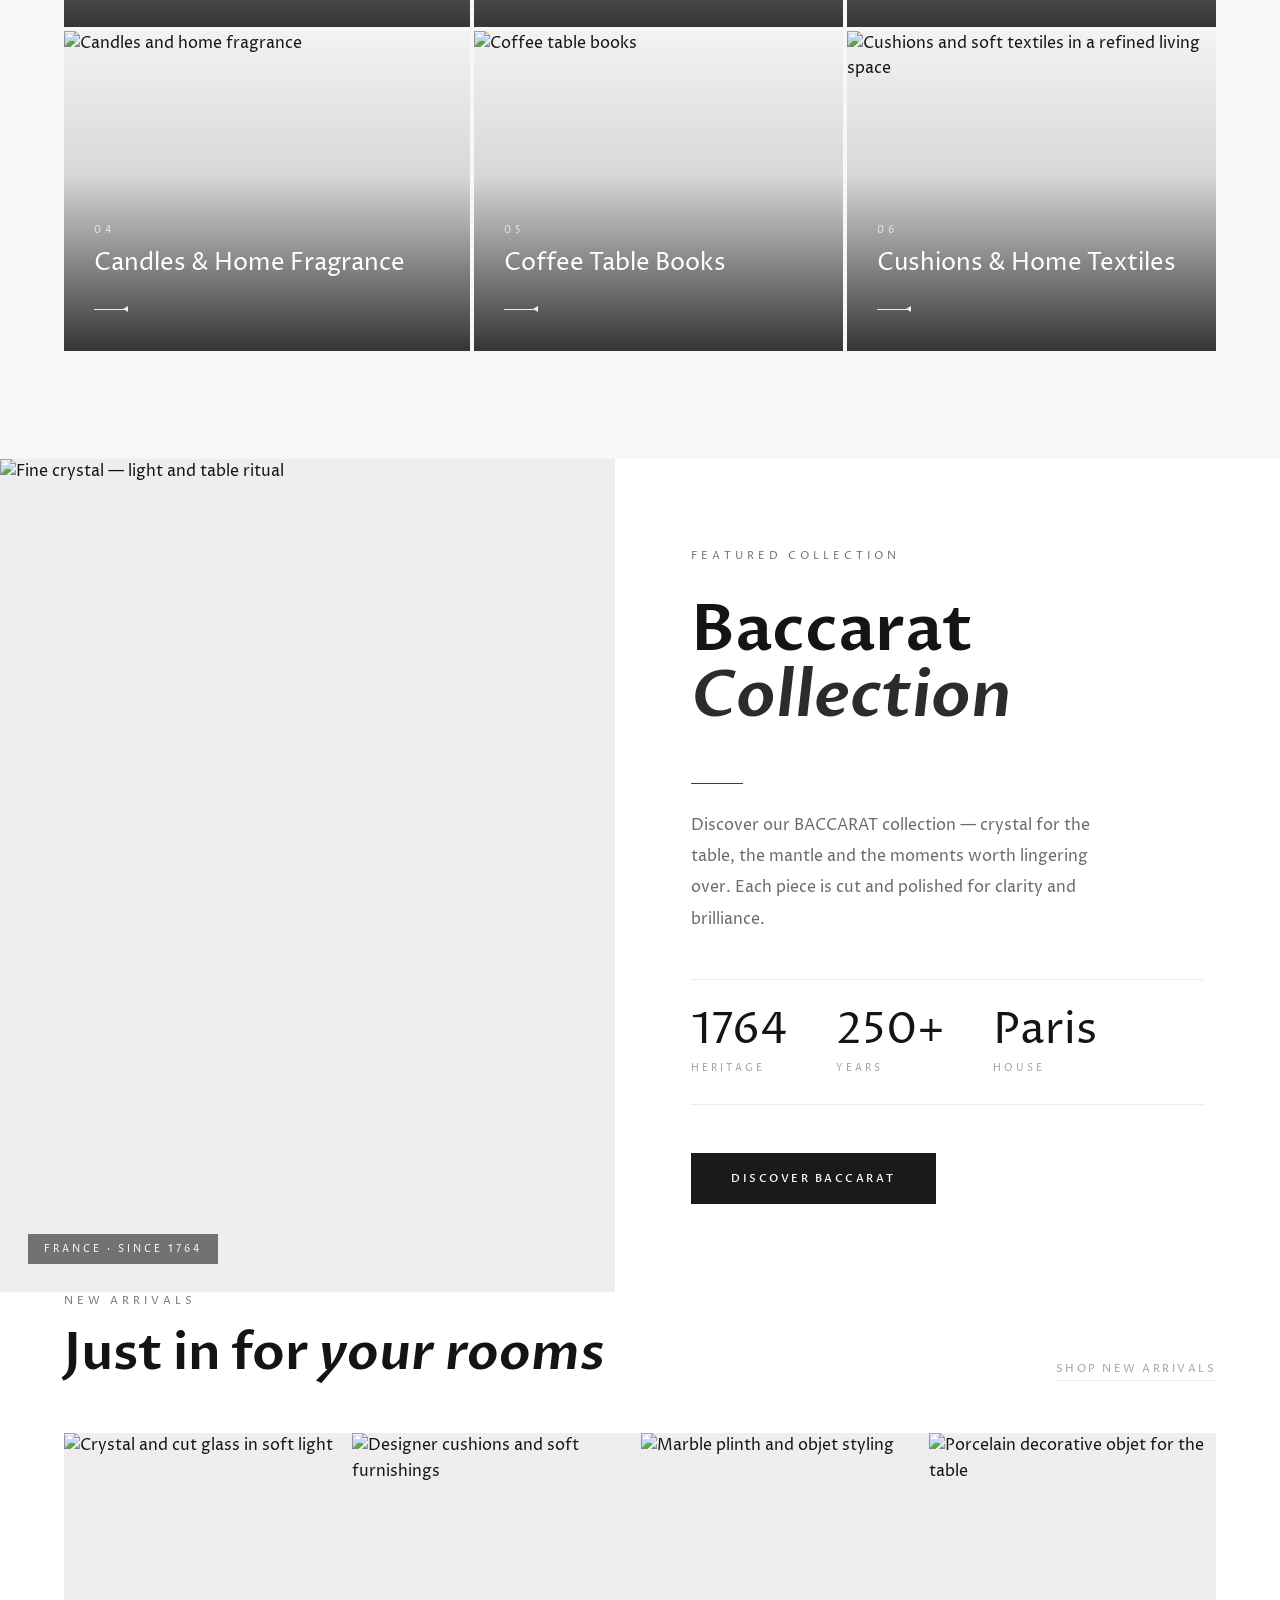
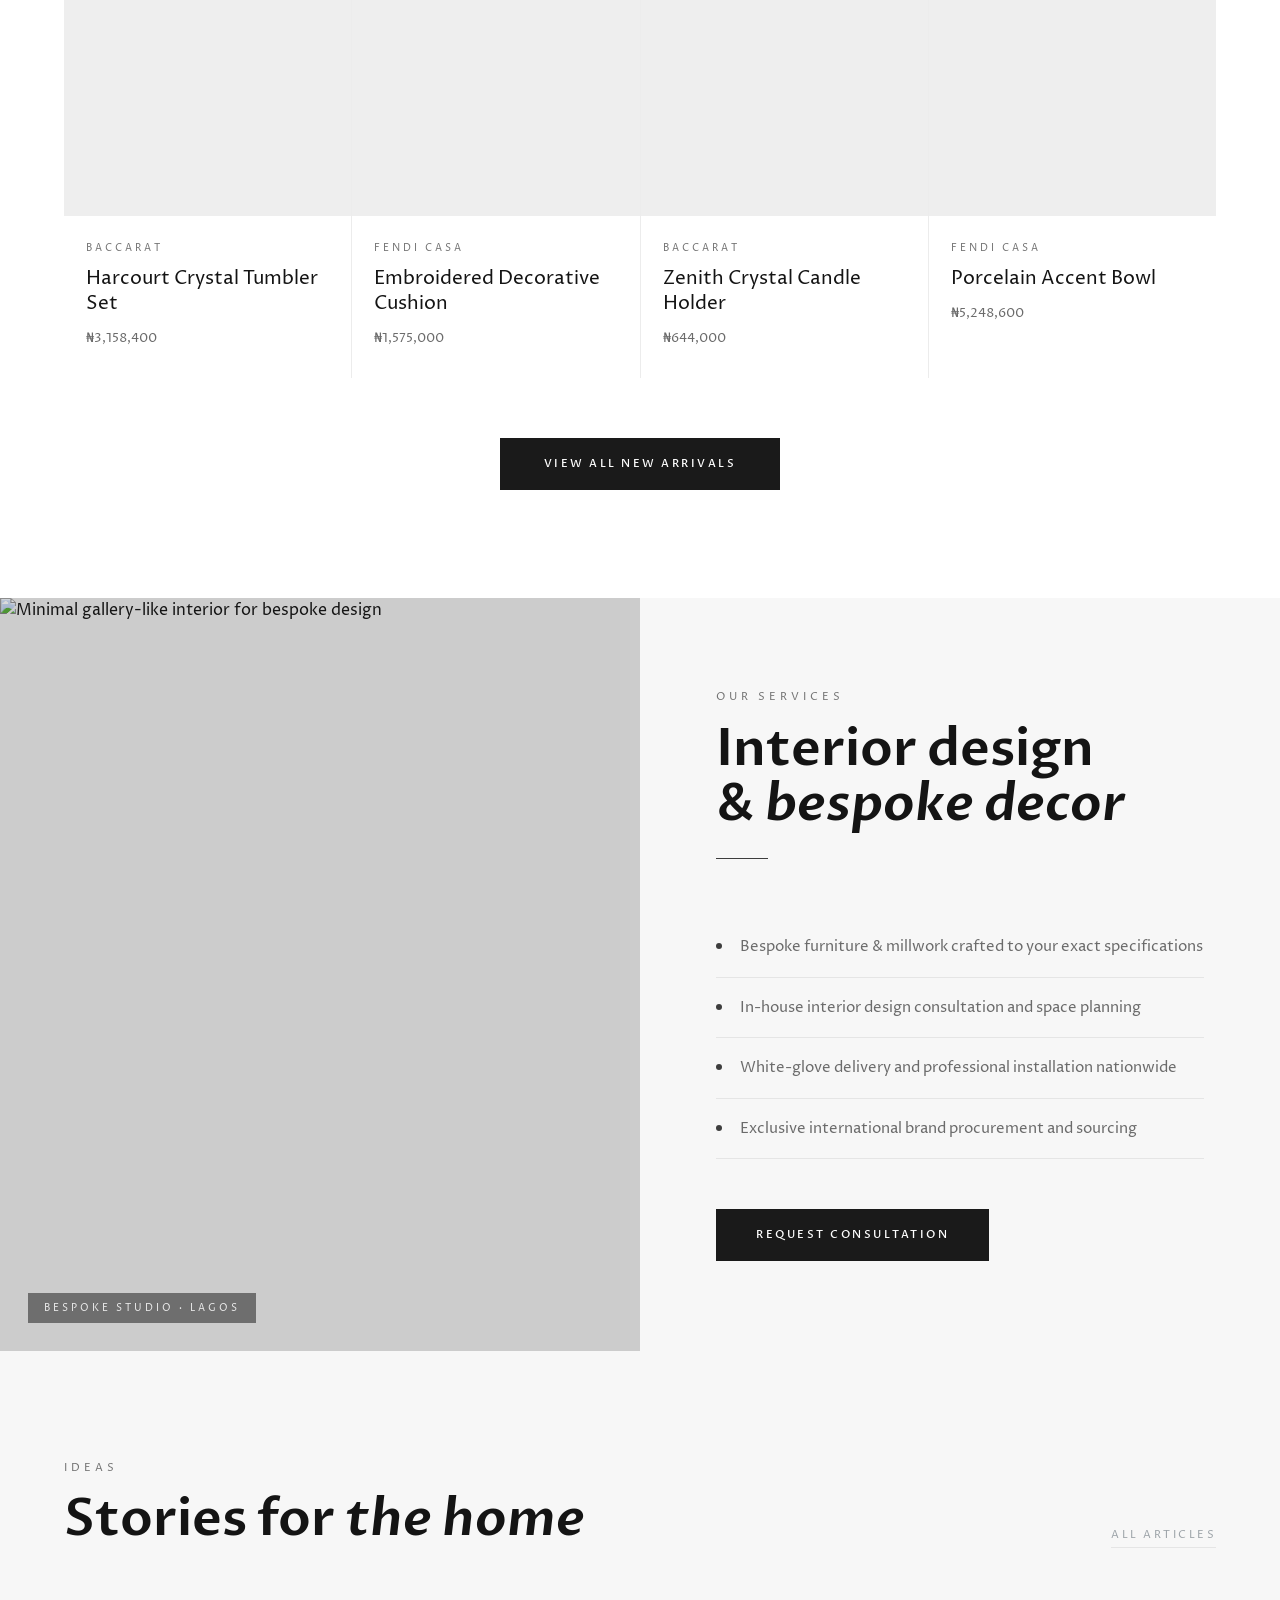
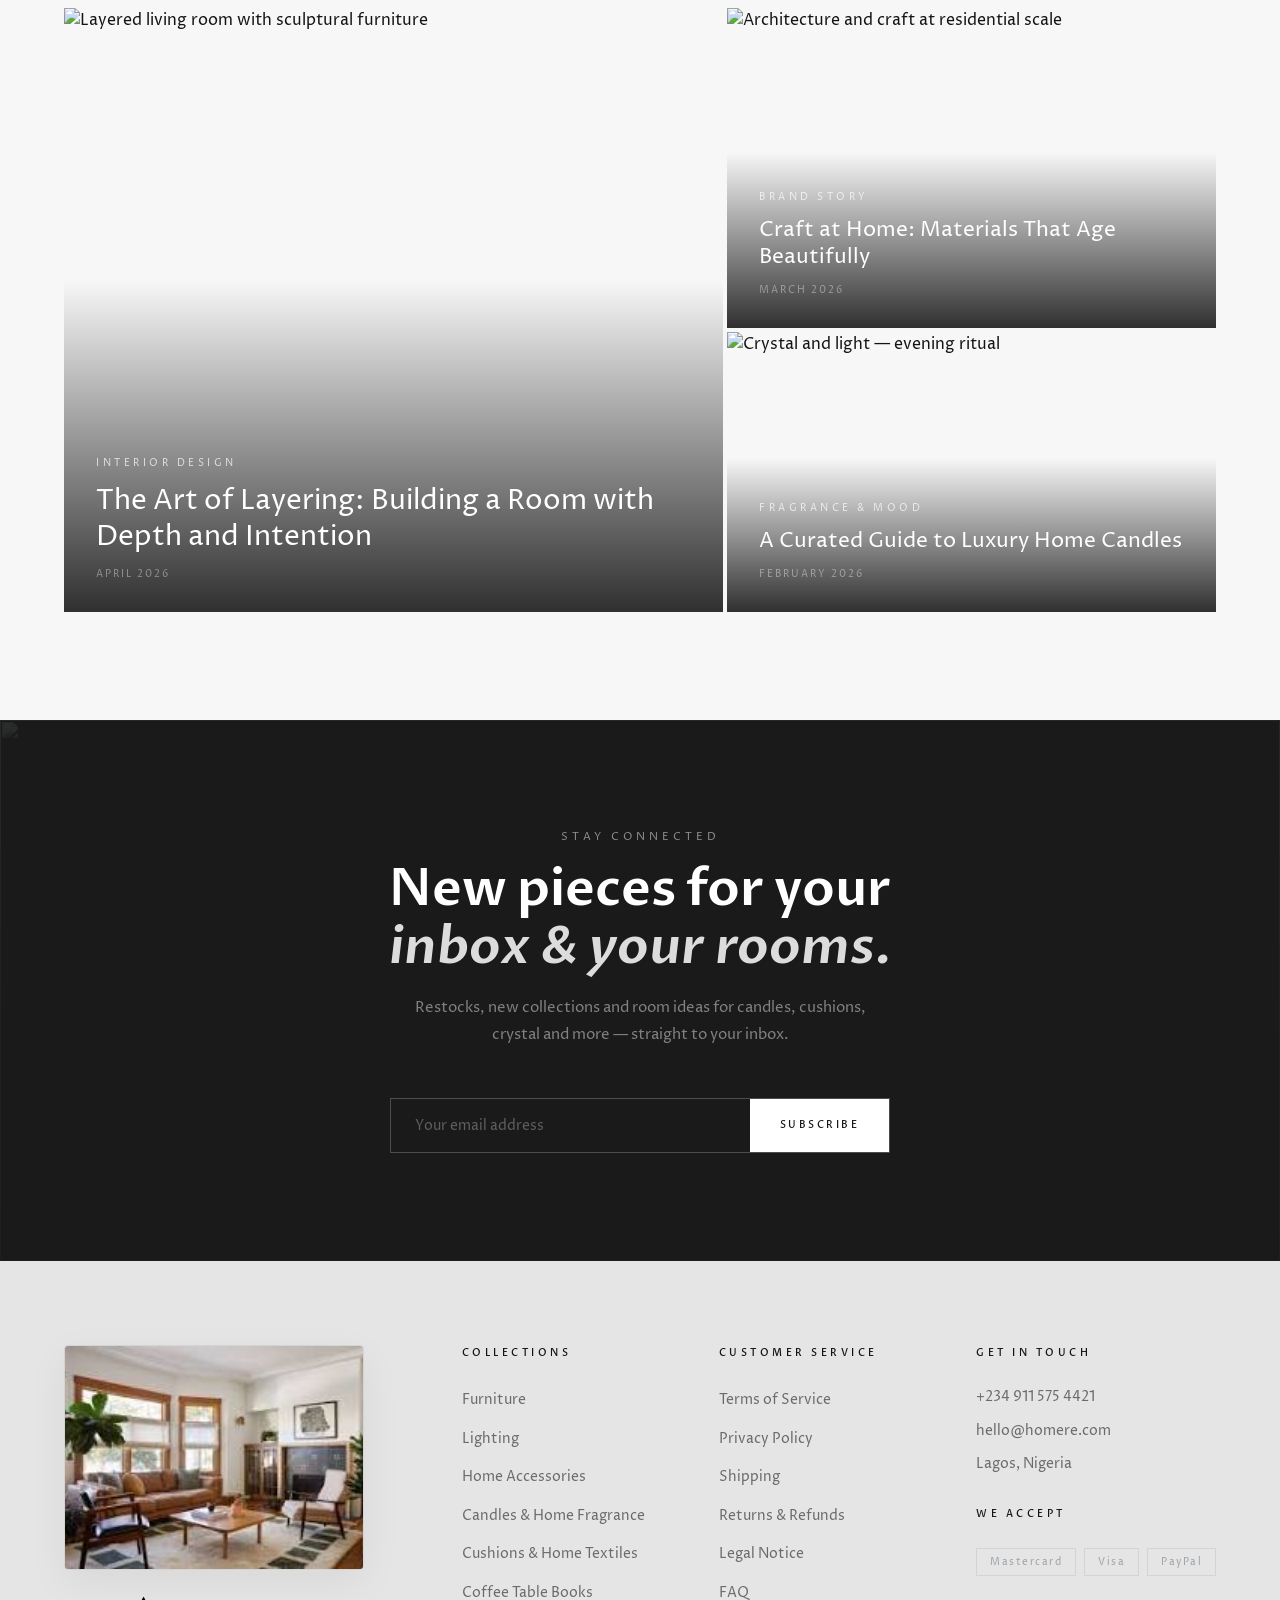
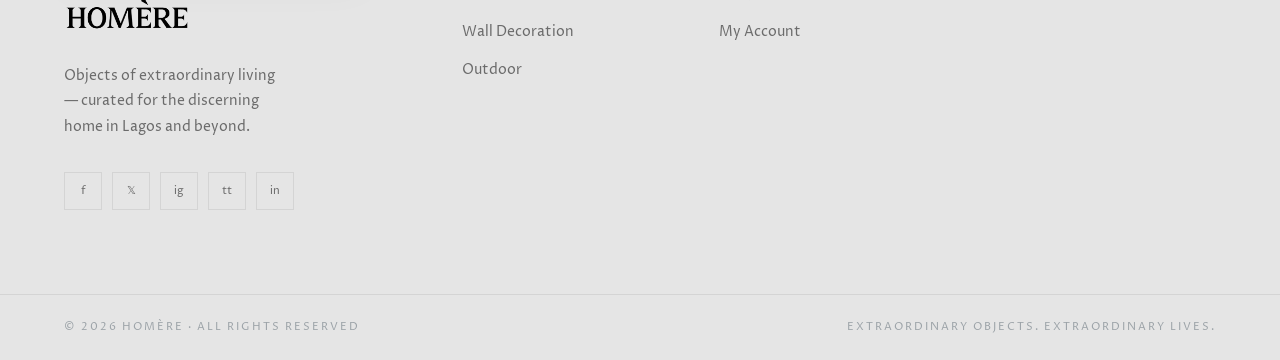
==== commit 624dbd4a: "update" ====
--- a/index.html
+++ b/index.html
@@ -2573,7 +2573,7 @@
         <div class="product rv d2">
           <div class="prod-img">
             <img
-              src="[data-uri]"
+            src="https://encrypted-tbn0.gstatic.com/images?q=tbn:ANd9GcT_tPBZueS18rd9FMB0FUeMt40ik3LC_JG9PA&s"
               alt="Marble plinth and objet styling"
               loading="lazy"
             />
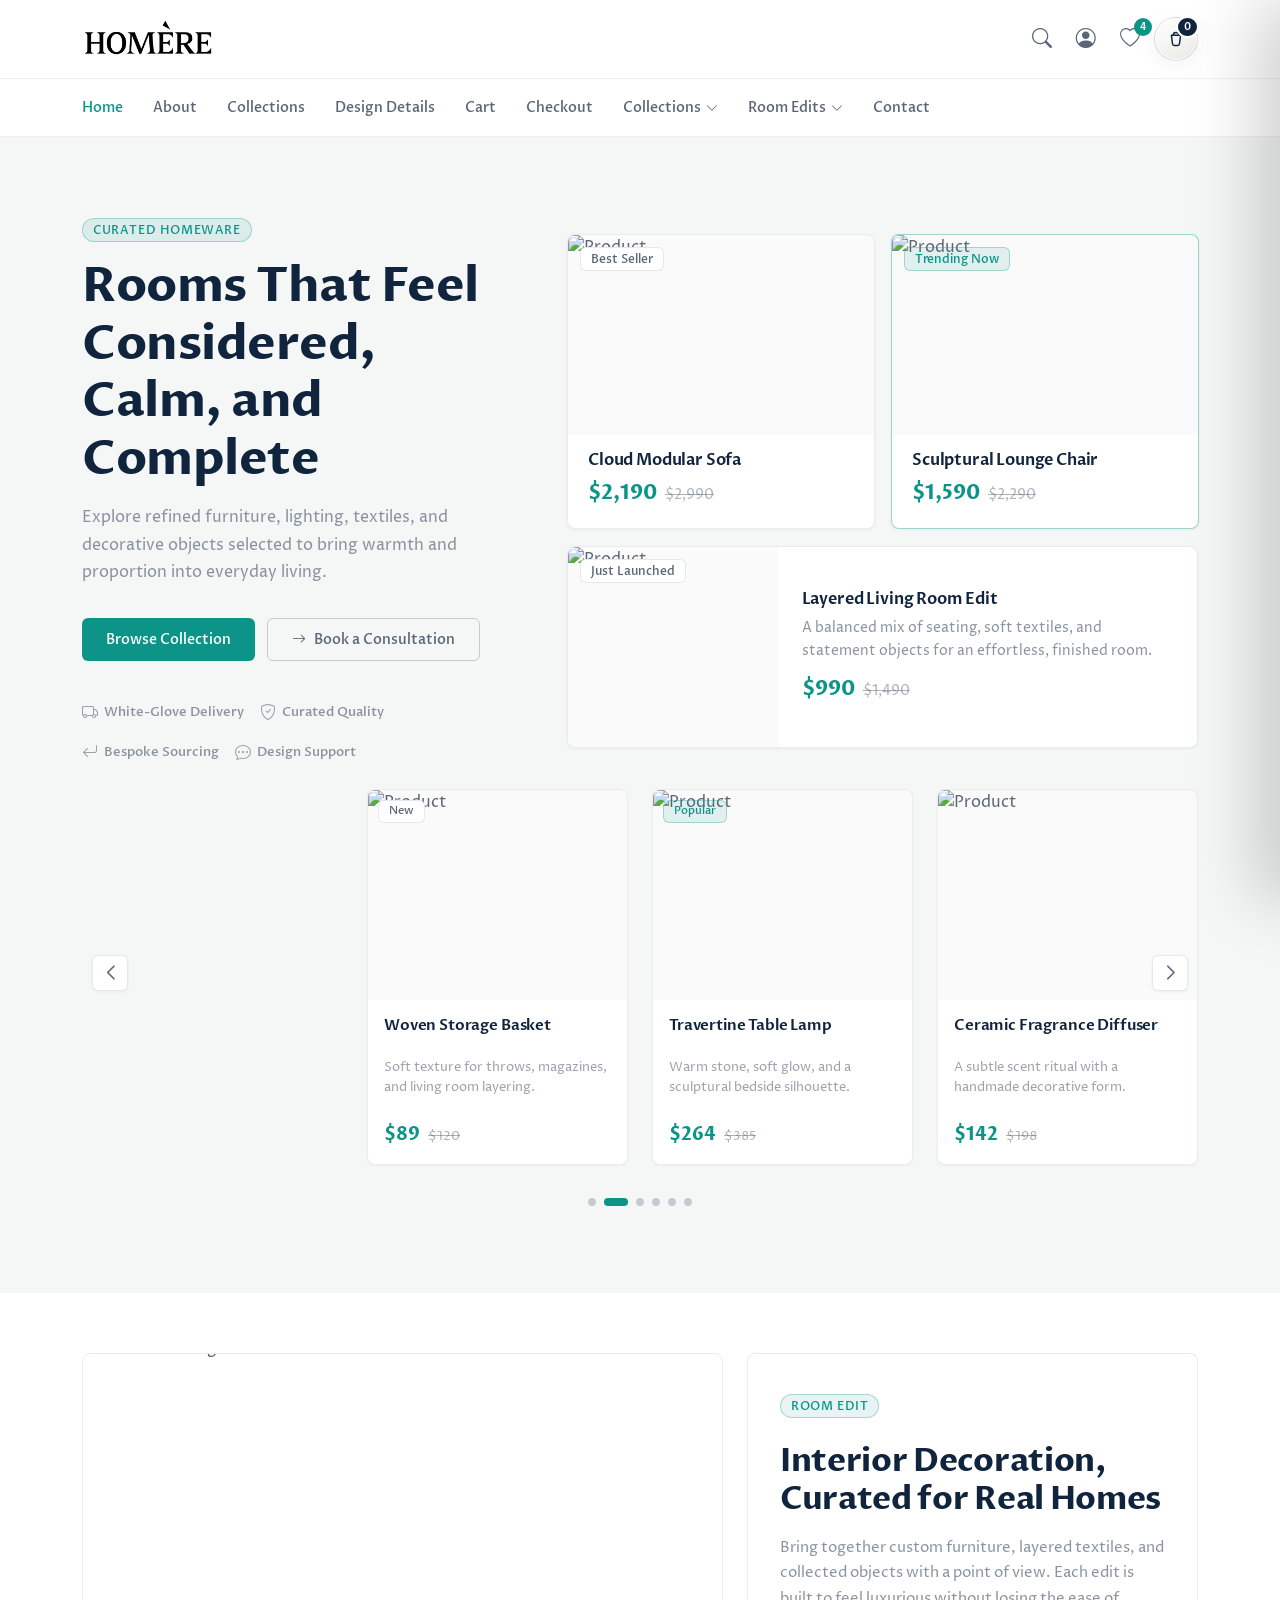
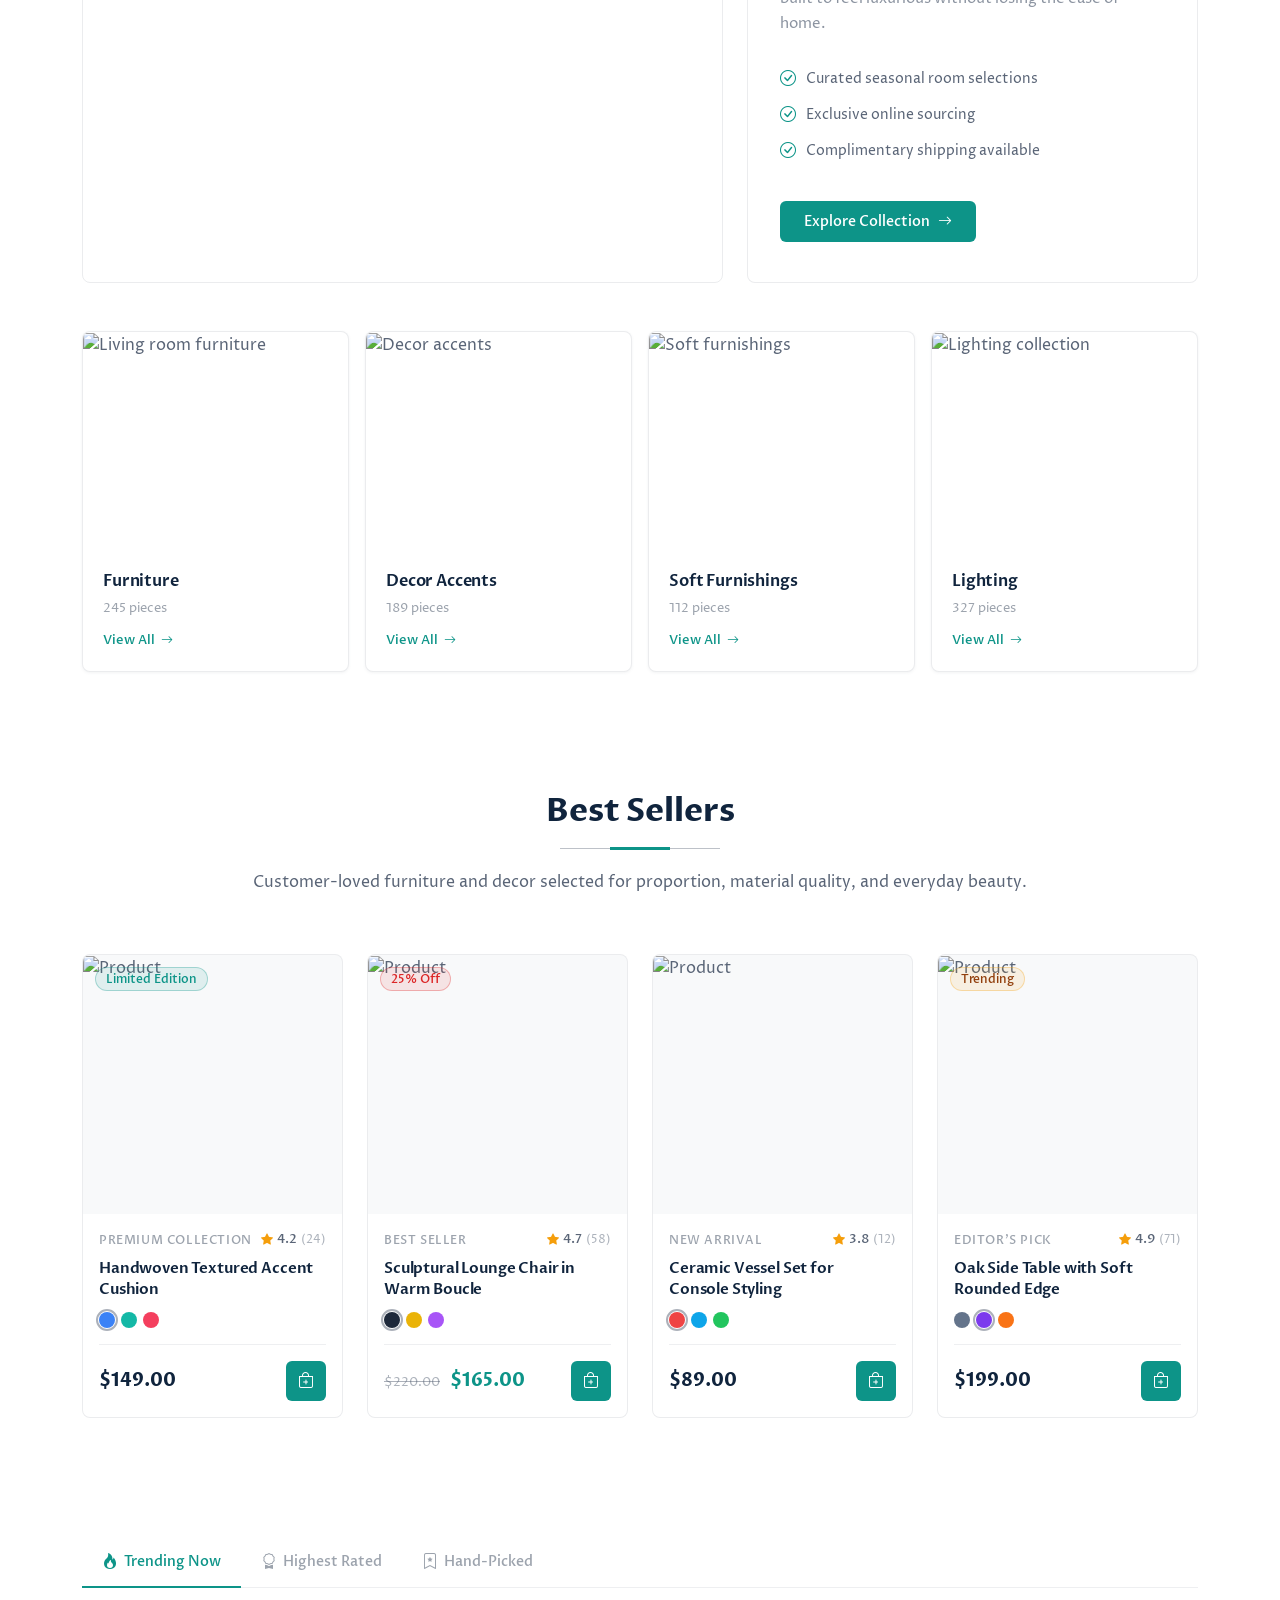
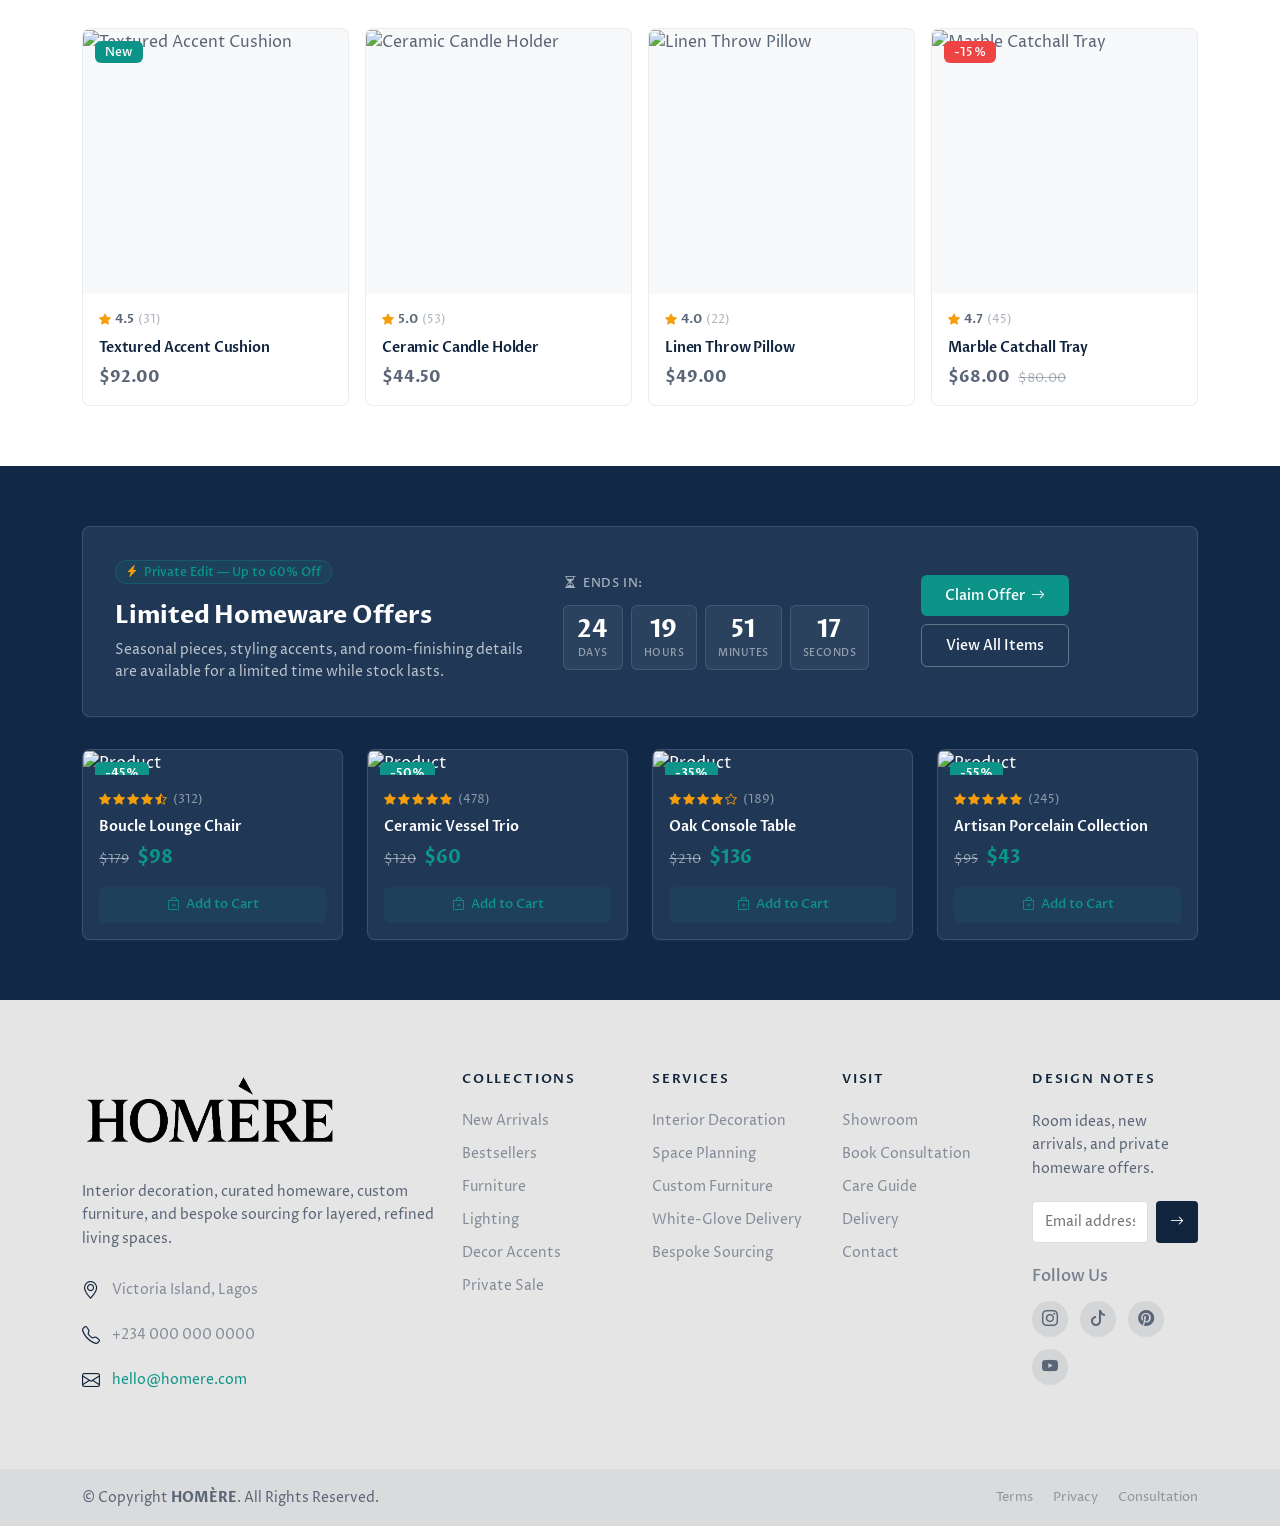
==== commit f51b4482: "update" ====
--- a/index.html
+++ b/index.html
@@ -1,2882 +1,2744 @@
 <!doctype html>
 <html lang="en">
   <head>
-    <meta charset="UTF-8" />
-    <meta name="viewport" content="width=device-width, initial-scale=1.0" />
-    <title>HOMÈRE — Interior Decoration &amp; Curated Homeware</title>
+    <meta charset="utf-8" />
+    <meta content="width=device-width, initial-scale=1.0" name="viewport" />
+    <title>HOMÈRE - Interior Decoration & Curated Homeware</title>
     <meta
       name="description"
-      content="Luxury interior design and bespoke décor services. Custom furniture and millwork, in-house space planning, white-glove delivery, and exclusive international sourcing tailored to your vision."
+      content="Luxury interior design, curated homeware, custom furniture, and bespoke decor services tailored for refined modern spaces."
     />
-
-    <link rel="icon" type="image/png" href="https://staging.homere.com/browen/cdn/shop/files/logo_301.png?v=1653400321&width=400" />
-    <!-- Optional formats -->
-    <link rel="apple-touch-icon" href="https://staging.homere.com/browen/cdn/shop/files/logo_301.png?v=1653400321&width=400" />
-    <link rel="preconnect" href="https://fonts.googleapis.com" />
-    <link rel="preconnect" href="https://fonts.gstatic.com" crossorigin />
+    <meta
+      name="keywords"
+      content="HOMÈRE, interior decoration, homeware, furniture, luxury decor"
+    />
+
+    <!-- Favicons -->
+    <link href="assets/images/homere-logo.jpg" rel="icon" />
+    <link href="assets/images/homere-logo.jpg" rel="apple-touch-icon" />
+
+    <!-- Fonts -->
+    <link href="https://fonts.googleapis.com" rel="preconnect" />
+    <link href="https://fonts.gstatic.com" rel="preconnect" crossorigin />
     <link
       href="https://fonts.googleapis.com/css2?family=Proza+Libre:ital,wght@0,400;0,500;0,600;0,700;0,800;1,400&display=swap"
       rel="stylesheet"
     />
-    <style>
-      *,
-      *::before,
-      *::after {
-        margin: 0;
-        padding: 0;
-        box-sizing: border-box;
-      }
-
-      :root {
-        --w: #ffffff;
-        --f8: #f7f7f7;
-        --f4: #eeeeee;
-        --ink: #141414;
-        --ink2: #2c2c2c;
-        --mid: #6b6b6b;
-        --lt: #9ca3a8;
-        --accent: #3d3d3d;
-        --accent-light: #737373;
-        --charcoal: #1a1a1a;
-        --panel: #f2f2f0;
-        --br: rgba(20, 20, 20, 0.08);
-        --brm: rgba(20, 20, 20, 0.12);
-        /* Header / footer — matches HOMÈRE logo plate (light platinum gray) */
-        --hdr-ft-bg: #e5e5e5;
-        /* Hero overlays: neutral gray (no color cast) */
-        --c-hero: 58 58 60;
-        --font-body: "Proza Libre", Georgia, "Times New Roman", serif;
-        --font-logo: "Proza Libre", Georgia, serif;
-      }
-
-      html {
-        scroll-behavior: smooth;
-      }
-      body {
-        font-family: var(--font-body);
-        background: var(--w);
-        color: var(--ink);
-        overflow-x: hidden;
-        cursor: none;
-        font-size: 16px;
-        line-height: 1.6;
-      }
-      ::-webkit-scrollbar {
-        width: 3px;
-      }
-      ::-webkit-scrollbar-thumb {
-        background: var(--accent);
-      }
-      a {
-        text-decoration: none;
-        color: inherit;
-      }
-      img {
-        display: block;
-        max-width: 100%;
-        height: auto;
-      }
-
-      /* CURSOR */
-      .dot,
-      .ring {
-        position: fixed;
-        top: 0;
-        left: 0;
-        pointer-events: none;
-        z-index: 9000;
-        border-radius: 50%;
-      }
-      .dot {
-        width: 8px;
-        height: 8px;
-        background: var(--ink);
-        transition: transform 0.08s;
-      }
-      .ring {
-        width: 32px;
-        height: 32px;
-        border: 1.5px solid rgba(20, 20, 20, 0.25);
-        transition:
-          width 0.3s,
-          height 0.3s,
-          border-color 0.3s;
-      }
-      @media (hover: none) {
-        .dot,
-        .ring {
-          display: none;
-        }
-      }
-
-      /* ══ NAV ══ */
-      header {
-        position: fixed;
-        top: 0;
-        left: 0;
-        right: 0;
-        z-index: 600;
-        background: rgb(229 229 229 / 0.96);
-        box-shadow: 0 1px 0 rgb(20 20 20 / 0.06);
-        backdrop-filter: blur(16px) saturate(1.02);
-        -webkit-backdrop-filter: blur(16px) saturate(1.02);
-        transition:
-          background 0.55s cubic-bezier(0.25, 0.1, 0.25, 1),
-          box-shadow 0.55s,
-          padding 0.4s,
-          backdrop-filter 0.55s;
-      }
-      header.up {
-        background: rgb(229 229 229 / 0.99);
-        box-shadow:
-          0 8px 28px rgb(0 0 0 / 0.08),
-          0 1px 0 rgb(20 20 20 / 0.06);
-        backdrop-filter: blur(20px) saturate(1.04);
-        -webkit-backdrop-filter: blur(20px) saturate(1.04);
-      }
-      header.up::after {
-        content: "";
-        position: absolute;
-        left: 6%;
-        right: 6%;
-        bottom: 0;
-        height: 1px;
-        background: linear-gradient(
-          90deg,
-          transparent 0%,
-          rgb(20 20 20 / 0.1) 50%,
-          transparent 100%
-        );
-        pointer-events: none;
-      }
-      .nav-inner {
-        display: flex;
-        align-items: center;
-        justify-content: space-between;
-        padding: 22px max(48px, 5vw);
-        max-width: 1600px;
-        margin: 0 auto;
-        transition: padding 0.4s cubic-bezier(0.25, 0.1, 0.25, 1);
-      }
-      header.up .nav-inner {
-        padding: 14px max(48px, 5vw);
-      }
-
-      .logo {
-        display: flex;
-        align-items: center;
-        flex-shrink: 0;
-        line-height: 1;
-        transition: opacity 0.3s;
-      }
-      .logo:hover {
-        opacity: 0.88;
-      }
-      .logo-img {
-        display: block;
-        height: clamp(28px, 3.6vw, 42px);
-        width: auto;
-        max-width: min(280px, 52vw);
-        object-fit: contain;
-        object-position: left center;
-      }
-      .logo-text {
-        font-family: var(--font-logo);
-        font-size: clamp(20px, 2.15vw, 28px);
-        font-weight: 400;
-        letter-spacing: 0.26em;
-        text-transform: uppercase;
-        color: var(--ink);
-        white-space: nowrap;
-        font-feature-settings: "kern" 1;
-      }
-
-      /* Desktop links */
-      .nav-links {
-        display: flex;
-        align-items: center;
-        gap: 4px;
-        list-style: none;
-      }
-      .nav-links > li {
-        position: relative;
-      }
-      .nav-links > li > a {
-        display: flex;
-        align-items: center;
-        gap: 5px;
-        padding: 9px 16px;
-        font-size: 11px;
-        letter-spacing: 2px;
-        text-transform: uppercase;
-        font-weight: 400;
-        color: var(--mid);
-        transition: color 0.3s;
-        white-space: nowrap;
-      }
-      header.up .nav-links > li > a {
-        color: var(--mid);
-      }
-      .nav-links > li > a:hover,
-      header.up .nav-links > li > a:hover {
-        color: var(--ink);
-      }
-      .chev {
-        font-size: 8px;
-        transition:
-          transform 0.25s,
-          color 0.3s;
-        color: var(--lt);
-      }
-      header.up .chev {
-        color: var(--lt);
-      }
-      .nav-links > li:hover > a .chev {
-        transform: rotate(180deg);
-      }
-
-      /* Dropdown panel */
-      .drop {
-        position: absolute;
-        top: calc(100% + 16px);
-        left: 50%;
-        transform: translateX(-50%) translateY(-8px);
-        background: var(--w);
-        border: 1px solid var(--br);
-        box-shadow: 0 20px 60px rgba(20, 20, 20, 0.1);
-        padding: 8px 0;
-        min-width: 210px;
-        opacity: 0;
-        visibility: hidden;
-        transition:
-          opacity 0.25s,
-          transform 0.25s,
-          visibility 0.25s;
-      }
-      .drop.wide {
-        min-width: 360px;
-        padding: 18px;
-        display: grid;
-        grid-template-columns: 1fr 1fr;
-        gap: 2px;
-      }
-      .nav-links > li:hover .drop {
-        opacity: 1;
-        visibility: visible;
-        transform: translateX(-50%) translateY(0);
-      }
-      .drop a {
-        display: block;
-        padding: 12px 24px;
-        font-size: 12.5px;
-        font-weight: 300;
-        color: var(--mid);
-        letter-spacing: 0.3px;
-        transition: all 0.2s;
-      }
-      .drop.wide a {
-        padding: 11px 16px;
-        border-radius: 2px;
-      }
-      .drop a:hover {
-        color: var(--ink);
-        background: var(--f8);
-        padding-left: 30px;
-      }
-      .drop.wide a:hover {
-        padding-left: 20px;
-      }
-      .drop-divider {
-        height: 1px;
-        background: var(--br);
-        margin: 6px 0;
-      }
-
-      /* Nav right */
-      .nav-right {
-        display: flex;
-        align-items: center;
-        gap: 18px;
-        flex-shrink: 0;
-      }
-      .nav-util {
-        font-family: var(--font-body);
-        font-size: 11px;
-        letter-spacing: 2px;
-        text-transform: uppercase;
-        font-weight: 400;
-        color: var(--mid);
-        transition: color 0.3s;
-        background: none;
-        border: none;
-        cursor: none;
-        padding: 8px 4px;
-      }
-      .nav-util:hover {
-        color: var(--ink);
-      }
-      header.up .nav-util {
-        color: var(--mid);
-      }
-      header.up .nav-util:hover {
-        color: var(--ink);
-      }
-      .nav-right > a.nav-util {
-        text-decoration: none;
-        display: inline-block;
-      }
-
-      /* Cart — expressive control */
-      .cart-art {
-        position: relative;
-        width: 50px;
-        height: 50px;
-        flex-shrink: 0;
-        border: none;
-        cursor: none;
-        padding: 0;
-        border-radius: 50%;
-        background: linear-gradient(155deg, #fff 0%, #f5f5f5 45%, #ebebeb 100%);
-        border: 1px solid var(--brm);
-        box-shadow:
-          0 4px 18px rgb(20 20 20 / 0.08),
-          0 0 0 1px rgb(255 255 255 / 0.9) inset;
-        display: flex;
-        align-items: center;
-        justify-content: center;
-        transition:
-          transform 0.45s cubic-bezier(0.34, 1.2, 0.64, 1),
-          box-shadow 0.4s,
-          border-color 0.4s,
-          background 0.4s;
-      }
-      .cart-art .cart-svg {
-        width: 22px;
-        height: 22px;
-        color: var(--ink);
-        transition: color 0.35s;
-      }
-      .cart-art .cart-svg path {
-        fill: none;
-        stroke: currentColor;
-        stroke-width: 1.5;
-        stroke-linecap: round;
-        stroke-linejoin: round;
-      }
-      .cart-art:hover {
-        transform: translateY(-3px);
-        border-color: rgb(61 61 61 / 0.35);
-        box-shadow:
-          0 12px 28px rgb(20 20 20 / 0.12),
-          0 0 0 1px rgb(255 255 255 / 0.95) inset;
-      }
-      .cart-art:active {
-        transform: scale(0.94) translateY(0);
-      }
-      .cart-art.is-anim {
-        animation: cartPop 0.65s cubic-bezier(0.34, 1.45, 0.64, 1);
-      }
-      @keyframes cartPop {
-        0% {
-          transform: scale(1);
-          box-shadow: 0 4px 20px rgb(20 20 20 / 0.07);
-        }
-        35% {
-          transform: scale(1.08) translateY(-2px);
-          box-shadow:
-            0 0 0 3px rgb(115 115 115 / 0.3),
-            0 16px 40px rgb(0 0 0 / 0.15);
-        }
-        100% {
-          transform: scale(1) translateY(0);
-        }
-      }
-      .cart-badge {
-        position: absolute;
-        top: -2px;
-        right: -2px;
-        min-width: 22px;
-        height: 22px;
-        padding: 0 6px;
-        border-radius: 999px;
-        background: linear-gradient(145deg, var(--accent-light), var(--accent));
-        color: #fff;
-        font-size: 10px;
-        font-weight: 600;
-        letter-spacing: 0;
-        display: flex;
-        align-items: center;
-        justify-content: center;
-        border: 2.5px solid #fff;
-        box-shadow: 0 2px 10px rgb(61 61 61 / 0.35);
-        transition: transform 0.35s cubic-bezier(0.34, 1.45, 0.64, 1);
-      }
-      .cart-art.is-anim .cart-badge {
-        animation: badgeBounce 0.65s cubic-bezier(0.34, 1.45, 0.64, 1);
-      }
-      @keyframes badgeBounce {
-        0%,
-        100% {
-          transform: scale(1);
-        }
-        40% {
-          transform: scale(1.15);
-        }
-      }
-      header.up .cart-art {
-        background: linear-gradient(155deg, #fff 0%, #f5f5f5 45%, #ebebeb 100%);
-        border-color: var(--brm);
-        box-shadow:
-          0 4px 18px rgb(20 20 20 / 0.08),
-          0 0 0 1px rgb(255 255 255 / 0.9) inset;
-      }
-      header.up .cart-art .cart-svg {
-        color: var(--ink);
-      }
-      header.up .cart-art:hover {
-        border-color: rgb(61 61 61 / 0.35);
-        box-shadow:
-          0 12px 28px rgb(20 20 20 / 0.12),
-          0 0 0 1px rgb(255 255 255 / 0.95) inset;
-      }
-      header.up .cart-badge {
-        border-color: #fff;
-      }
-
-      /* Hamburger */
-      .ham-btn {
-        display: none;
-        flex-direction: column;
-        gap: 6px;
-        cursor: none;
-        border: none;
-        background: none;
-        padding: 4px;
-      }
-      .ham-btn span {
-        display: block;
-        width: 24px;
-        height: 1.5px;
-        background: var(--ink);
-        transition: all 0.35s;
-      }
-      header.up .ham-btn span {
-        background: var(--ink);
-      }
-      .ham-btn.open span:nth-child(1) {
-        transform: translateY(7.5px) rotate(45deg);
-      }
-      .ham-btn.open span:nth-child(2) {
-        opacity: 0;
-      }
-      .ham-btn.open span:nth-child(3) {
-        transform: translateY(-7.5px) rotate(-45deg);
-      }
-
-      /* Mobile overlay */
-      .mob-nav {
-        position: fixed;
-        inset: 0;
-        background: var(--hdr-ft-bg);
-        z-index: 590;
-        display: none;
-        flex-direction: column;
-        padding: 96px 36px 48px;
-        overflow-y: auto;
-      }
-      .mob-nav.show {
-        display: flex;
-      }
-      .mob-row {
-        display: flex;
-        justify-content: space-between;
-        align-items: center;
-        padding: 18px 0;
-        border-bottom: 1px solid var(--br);
-        cursor: none;
-      }
-      .mob-row span:first-child {
-        font-family: var(--font-body);
-        font-size: 26px;
-        font-weight: 400;
-        color: var(--ink);
-      }
-      .mob-row .tog {
-        font-size: 18px;
-        color: var(--lt);
-        transition: transform 0.3s;
-      }
-      .mob-row.active .tog {
-        transform: rotate(45deg);
-      }
-      .mob-sub-links {
-        display: none;
-        flex-direction: column;
-        padding: 8px 0 16px 18px;
-      }
-      .mob-sub-links.show {
-        display: flex;
-      }
-      .mob-sub-links a {
-        font-size: 14px;
-        font-weight: 300;
-        color: var(--mid);
-        padding: 9px 0;
-        letter-spacing: 0.3px;
-      }
-      .mob-bottom {
-        margin-top: 32px;
-        display: flex;
-        gap: 24px;
-        flex-wrap: wrap;
-      }
-      .mob-bottom a {
-        font-size: 12px;
-        letter-spacing: 2px;
-        text-transform: uppercase;
-        font-weight: 400;
-        color: var(--mid);
-      }
-      .mob-bottom-btn {
-        font-family: inherit;
-        font-size: 12px;
-        letter-spacing: 2px;
-        text-transform: uppercase;
-        font-weight: 400;
-        color: var(--mid);
-        background: none;
-        border: none;
-        cursor: pointer;
-        padding: 0;
-      }
-      .mob-bottom-btn:hover {
-        color: var(--ink);
-      }
-
-      /* ══ HERO ══ */
-      .hero {
-        height: 100vh;
-        min-height: 680px;
-        display: grid;
-        grid-template-columns: 1fr 1fr;
-      }
-
-      .hero-left {
-        background: var(--panel);
-        display: flex;
-        flex-direction: column;
-        justify-content: flex-end;
-        padding: 160px 72px 96px;
-        position: relative;
-        overflow: hidden;
-      }
-      .hero-left::after {
-        content: "";
-        position: absolute;
-        inset: 0;
-        z-index: 1;
-        pointer-events: none;
-        background: linear-gradient(
-          118deg,
-          rgb(255 255 255 / 0.92) 0%,
-          rgb(242 242 240 / 0.88) 45%,
-          rgb(242 242 240 / 0.72) 100%
-        );
-      }
-      .hero-bg-img {
-        position: absolute;
-        inset: 0;
-        z-index: 0;
-        overflow: hidden;
-        opacity: 0.08;
-      }
-      .hero-bg-img img {
-        width: 100%;
-        height: 100%;
-        object-fit: cover;
-        object-position: center;
-        display: block;
-      }
-      .hero-eyebrow {
-        font-size: 11px;
-        letter-spacing: 4px;
-        text-transform: uppercase;
-        font-weight: 400;
-        color: var(--accent-light);
-        margin-bottom: 28px;
-        position: relative;
-        z-index: 2;
-        opacity: 0;
-        animation: rise 1s 0.3s both;
-      }
-      .hero-h1 {
-        font-family: var(--font-body);
-        font-size: clamp(38px, 5vw, 72px);
-        font-weight: 600;
-        line-height: 1.02;
-        letter-spacing: -0.02em;
-        color: var(--ink);
-        margin-bottom: 32px;
-        position: relative;
-        z-index: 2;
-        opacity: 0;
-        animation: rise 1s 0.5s both;
-      }
-      .hero-h1 em {
-        font-style: italic;
-        color: var(--ink2);
-      }
-      .hero-body {
-        font-size: 16px;
-        font-weight: 300;
-        line-height: 1.85;
-        color: var(--mid);
-        max-width: 400px;
-        margin-bottom: 52px;
-        position: relative;
-        z-index: 2;
-        opacity: 0;
-        animation: rise 1s 0.7s both;
-      }
-      .hero-btns {
-        display: flex;
-        align-items: center;
-        gap: 24px;
-        position: relative;
-        z-index: 2;
-        opacity: 0;
-        animation: rise 1s 0.9s both;
-        flex-wrap: wrap;
-      }
-
-      .btn-gold {
-        background: var(--charcoal);
-        color: #fff;
-        font-size: 11px;
-        letter-spacing: 2.5px;
-        text-transform: uppercase;
-        font-weight: 500;
-        padding: 17px 40px;
-        border: none;
-        display: inline-block;
-        transition: all 0.3s;
-        cursor: none;
-      }
-      .btn-gold:hover {
-        background: #2c2c2c;
-      }
-      .btn-outline-w {
-        font-size: 11px;
-        letter-spacing: 2.5px;
-        text-transform: uppercase;
-        font-weight: 400;
-        color: var(--mid);
-        padding-bottom: 3px;
-        border-bottom: 1px solid rgba(20, 20, 20, 0.18);
-        transition: all 0.3s;
-      }
-      .btn-outline-w:hover {
-        color: var(--ink);
-        border-color: var(--ink);
-      }
-
-      /* Hero right: single calm panel (was 3-tile mosaic) */
-      .hero-right {
-        position: relative;
-        min-height: 0;
-      }
-      .hr-single {
-        height: 100%;
-        min-height: 100%;
-        overflow: hidden;
-        position: relative;
-        background: var(--f4);
-      }
-      .hr-single > img {
-        position: absolute;
-        inset: 0;
-        width: 100%;
-        height: 100%;
-        object-fit: cover;
-        object-position: center;
-        z-index: 0;
-      }
-      .hr-single::after {
-        content: "";
-        position: absolute;
-        inset: 0;
-        z-index: 1;
-        background: linear-gradient(
-          200deg,
-          rgb(26 26 26 / 0.22) 0%,
-          transparent 40%,
-          rgb(26 26 26 / 0.14) 100%
-        );
-        pointer-events: none;
-      }
-      .img-tag {
-        position: absolute;
-        bottom: 20px;
-        left: 20px;
-        z-index: 2;
-        font-size: 9.5px;
-        letter-spacing: 2.5px;
-        text-transform: uppercase;
-        font-weight: 400;
-        color: #fff;
-        background: rgb(26 26 26 / 0.55);
-        padding: 6px 14px;
-      }
-
-      /* Scroll hint */
-      .hero-scroll {
-        position: absolute;
-        bottom: 36px;
-        right: 40px;
-        z-index: 2;
-        display: flex;
-        flex-direction: column;
-        align-items: center;
-        gap: 12px;
-        opacity: 0;
-        animation: fade 1s 1.3s both;
-      }
-      .hero-scroll span {
-        font-size: 9px;
-        letter-spacing: 3px;
-        text-transform: uppercase;
-        color: rgba(20, 20, 20, 0.35);
-        writing-mode: vertical-lr;
-      }
-      .scroll-bar {
-        width: 1px;
-        height: 50px;
-        background: linear-gradient(
-          to bottom,
-          rgba(61, 61, 61, 0.65),
-          transparent
-        );
-        animation: scrollbar 2s 1.5s infinite;
-      }
-      @keyframes scrollbar {
-        0% {
-          transform: scaleY(0);
-          transform-origin: top;
-        }
-        50% {
-          transform: scaleY(1);
-          transform-origin: top;
-        }
-        51% {
-          transform: scaleY(1);
-          transform-origin: bottom;
-        }
-        100% {
-          transform: scaleY(0);
-          transform-origin: bottom;
-        }
-      }
-
-      /* ══ BRAND TICKER ══ */
-      .ticker {
-        background: var(--charcoal);
-        padding: 17px 0;
-        overflow: hidden;
-      }
-      .tick-track {
-        display: flex;
-        animation: ticker 30s linear infinite;
-        white-space: nowrap;
-      }
-      .ti {
-        font-size: 10px;
-        letter-spacing: 3.5px;
-        text-transform: uppercase;
-        font-weight: 300;
-        color: rgba(255, 255, 255, 0.3);
-        flex-shrink: 0;
-        padding: 0 40px;
-      }
-      .ti-gem {
-        color: rgba(255, 255, 255, 0.45);
-        opacity: 0.85;
-      }
-      @keyframes ticker {
-        from {
-          transform: translateX(0);
-        }
-        to {
-          transform: translateX(-50%);
-        }
-      }
-
-      /* ══ SECTIONS ══ */
-      section {
-        padding: 108px max(48px, 5vw);
-      }
-      .sec-label {
-        font-size: 11px;
-        letter-spacing: 4px;
-        text-transform: uppercase;
-        font-weight: 400;
-        color: var(--accent-light);
-        margin-bottom: 16px;
-      }
-      .sec-h2 {
-        font-family: var(--font-body);
-        font-size: clamp(36px, 4vw, 56px);
-        font-weight: 600;
-        line-height: 1.08;
-        color: var(--ink);
-      }
-      .sec-h2 em {
-        font-style: italic;
-      }
-      .hairline {
-        width: 52px;
-        height: 1px;
-        background: var(--accent);
-        margin: 26px 0;
-      }
-      .row-head {
-        display: flex;
-        justify-content: space-between;
-        align-items: flex-end;
-        margin-bottom: 60px;
-      }
-      .link-sm {
-        font-size: 11px;
-        letter-spacing: 2.5px;
-        text-transform: uppercase;
-        font-weight: 400;
-        color: var(--lt);
-        border-bottom: 1px solid var(--br);
-        padding-bottom: 3px;
-        transition: all 0.3s;
-      }
-      .link-sm:hover {
-        color: var(--ink);
-        border-color: var(--ink);
-      }
-
-      /* ══ COLLECTIONS ══ */
-      .coll-section {
-        background: var(--f8);
-      }
-      .coll-grid {
-        display: grid;
-        grid-template-columns: 1.1fr 1fr 1fr;
-        grid-template-rows: 420px 320px;
-        gap: 4px;
-      }
-      .coll-card {
-        position: relative;
-        overflow: hidden;
-        cursor: none;
-      }
-      .coll-card .bg {
-        position: absolute;
-        inset: 0;
-        transition: transform 0.7s cubic-bezier(0.25, 0.46, 0.45, 0.94);
-      }
-      .coll-card .bg img {
-        position: absolute;
-        inset: 0;
-        width: 100%;
-        height: 100%;
-        object-fit: cover;
-        object-position: center;
-        display: block;
-      }
-      .coll-card:hover .bg {
-        transform: scale(1.06);
-      }
-      .coll-card .ov {
-        position: absolute;
-        inset: 0;
-        background: linear-gradient(
-          to top,
-          rgba(26, 26, 26, 0.88) 0%,
-          rgba(26, 26, 26, 0.14) 55%,
-          rgba(26, 26, 26, 0.02) 100%
-        );
-      }
-      .coll-card .info {
-        position: absolute;
-        bottom: 0;
-        left: 0;
-        right: 0;
-        z-index: 2;
-        padding: 32px 30px;
-      }
-      .coll-num {
-        font-size: 9.5px;
-        letter-spacing: 4px;
-        text-transform: uppercase;
-        color: rgba(255, 255, 255, 0.72);
-        margin-bottom: 10px;
-        display: block;
-      }
-      .coll-name {
-        font-family: var(--font-body);
-        font-size: 24px;
-        font-weight: 400;
-        color: #fff;
-        margin-bottom: 16px;
-        line-height: 1.2;
-      }
-      .coll-arrow {
-        display: inline-block;
-        width: 34px;
-        height: 1px;
-        background: #fff;
-        position: relative;
-        transition: width 0.4s;
-        opacity: 0.9;
-      }
-      .coll-arrow::after {
-        content: "";
-        position: absolute;
-        right: 0;
-        top: -3px;
-        border-right: 5px solid #fff;
-        border-top: 3px solid transparent;
-        border-bottom: 3px solid transparent;
-      }
-      .coll-card:hover .coll-arrow {
-        width: 54px;
-      }
-
-      /* ══ BRAND FEATURE ══ */
-      .brand-sec {
-        background: var(--w);
-        display: grid;
-        grid-template-columns: 48% 52%;
-        min-height: 680px;
-      }
-      .brand-img {
-        position: relative;
-        overflow: hidden;
-        background: var(--f4);
-      }
-      .brand-img > img {
-        position: absolute;
-        inset: 0;
-        width: 100%;
-        height: 100%;
-        object-fit: cover;
-        object-position: center;
-        z-index: 0;
-      }
-      .brand-img-badge {
-        position: absolute;
-        bottom: 28px;
-        left: 28px;
-        z-index: 2;
-        font-size: 10px;
-        letter-spacing: 3px;
-        text-transform: uppercase;
-        font-weight: 300;
-        color: #fff;
-        background: rgba(26, 26, 26, 0.58);
-        padding: 7px 16px;
-      }
-      .brand-text {
-        padding: 88px 76px;
-        display: flex;
-        flex-direction: column;
-        justify-content: center;
-        border-left: 1px solid var(--br);
-      }
-      .brand-name {
-        font-family: var(--font-body);
-        font-size: clamp(44px, 5vw, 72px);
-        font-weight: 600;
-        line-height: 1.02;
-        color: var(--ink);
-        margin: 18px 0 28px;
-      }
-      .brand-name em {
-        font-style: italic;
-        color: var(--ink2);
-      }
-      .brand-desc {
-        font-size: 16px;
-        font-weight: 300;
-        line-height: 1.95;
-        color: var(--mid);
-        max-width: 420px;
-        margin-bottom: 44px;
-      }
-      .brand-stats {
-        display: flex;
-        gap: 48px;
-        padding: 28px 0;
-        border-top: 1px solid var(--br);
-        border-bottom: 1px solid var(--br);
-        margin-bottom: 48px;
-      }
-      .stat-n {
-        font-family: var(--font-body);
-        font-size: 44px;
-        font-weight: 400;
-        color: var(--ink);
-        display: block;
-        line-height: 1;
-      }
-      .stat-l {
-        font-size: 10px;
-        letter-spacing: 3px;
-        text-transform: uppercase;
-        font-weight: 300;
-        color: var(--lt);
-        margin-top: 8px;
-        display: block;
-      }
-
-      /* ══ PRODUCTS ══ */
-      .prod-section {
-        background: var(--w);
-        padding-top: 0;
-      }
-      .prod-grid {
-        display: grid;
-        grid-template-columns: repeat(4, 1fr);
-        gap: 1px;
-        background: var(--br);
-      }
-      .product {
-        background: var(--w);
-        cursor: none;
-        overflow: hidden;
-      }
-      .product:hover {
-        box-shadow: 0 16px 48px rgba(20, 20, 20, 0.09);
-        position: relative;
-        z-index: 1;
-      }
-      .prod-img {
-        aspect-ratio: 3/4;
-        overflow: hidden;
-        position: relative;
-        background: var(--f4);
-      }
-      .prod-img img {
-        width: 100%;
-        height: 100%;
-        object-fit: cover;
-        transition: transform 0.65s ease;
-      }
-      .product:hover .prod-img img {
-        transform: scale(1.05);
-      }
-      .qv-wrap {
-        position: absolute;
-        inset: 0;
-        display: flex;
-        align-items: center;
-        justify-content: center;
-        background: rgba(26, 26, 26, 0);
-        transition: background 0.4s;
-      }
-      .product:hover .qv-wrap {
-        background: rgba(26, 26, 26, 0.06);
-      }
-      .qv-btn {
-        font-family: var(--font-body);
-        font-size: 10px;
-        letter-spacing: 2.8px;
-        text-transform: uppercase;
-        font-weight: 600;
-        color: #fff;
-        background: linear-gradient(165deg, var(--charcoal) 0%, #2a2a2a 100%);
-        padding: 15px 30px;
-        border: 1px solid rgb(255 255 255 / 0.22);
-        border-radius: 2px;
-        box-shadow:
-          0 10px 28px rgb(0 0 0 / 0.22),
-          0 0 0 1px rgb(255 255 255 / 0.06) inset;
-        opacity: 0;
-        transform: translateY(12px) scale(0.94);
-        transition:
-          opacity 0.4s,
-          transform 0.4s cubic-bezier(0.34, 1.2, 0.64, 1),
-          box-shadow 0.35s,
-          border-color 0.35s;
-        cursor: none;
-      }
-      .qv-btn:hover {
-        border-color: rgb(255 255 255 / 0.45);
-        box-shadow:
-          0 14px 36px rgb(0 0 0 / 0.28),
-          0 0 20px rgb(255 255 255 / 0.08);
-      }
-      .qv-btn:active {
-        transform: scale(0.96);
-      }
-      .product:hover .qv-btn {
-        opacity: 1;
-        transform: translateY(0) scale(1);
-      }
-      .prod-info {
-        padding: 24px 22px 30px;
-      }
-      .prod-brand {
-        font-size: 10px;
-        letter-spacing: 3px;
-        text-transform: uppercase;
-        font-weight: 400;
-        color: var(--accent-light);
-        margin-bottom: 10px;
-      }
-      .prod-name {
-        font-family: var(--font-body);
-        font-size: 19px;
-        font-weight: 400;
-        color: var(--ink);
-        margin-bottom: 12px;
-        line-height: 1.3;
-      }
-      .prod-price {
-        font-size: 13px;
-        font-weight: 300;
-        color: var(--mid);
-      }
-
-      .btn-dark {
-        background: var(--charcoal);
-        color: #fff;
-        font-size: 11px;
-        letter-spacing: 2.5px;
-        text-transform: uppercase;
-        font-weight: 500;
-        padding: 17px 44px;
-        display: inline-block;
-        transition: all 0.3s;
-        cursor: none;
-      }
-      .btn-dark:hover {
-        background: var(--accent);
-      }
-
-      /* ══ CUSTOM MADE ══ */
-      .custom-sec {
-        display: grid;
-        grid-template-columns: 1fr 1fr;
-        min-height: 620px;
-      }
-      .custom-img {
-        position: relative;
-        overflow: hidden;
-        background: var(--f4);
-      }
-      .custom-img > img {
-        position: absolute;
-        inset: 0;
-        width: 100%;
-        height: 100%;
-        object-fit: cover;
-        object-position: center;
-        z-index: 0;
-      }
-      .custom-img::after {
-        content: "";
-        position: absolute;
-        inset: 0;
-        z-index: 1;
-        background: rgba(26, 26, 26, 0.16);
-        pointer-events: none;
-      }
-      .custom-img-lbl {
-        position: absolute;
-        bottom: 28px;
-        left: 28px;
-        z-index: 2;
-        font-size: 10px;
-        letter-spacing: 3px;
-        text-transform: uppercase;
-        font-weight: 300;
-        color: rgba(255, 255, 255, 0.85);
-        background: rgba(26, 26, 26, 0.52);
-        padding: 7px 16px;
-      }
-      .custom-text {
-        background: var(--f8);
-        padding: 90px 76px;
-        display: flex;
-        flex-direction: column;
-        justify-content: center;
-      }
-      .custom-list {
-        list-style: none;
-        margin: 32px 0 50px;
-      }
-      .custom-list li {
-        font-size: 15px;
-        font-weight: 300;
-        line-height: 1.7;
-        color: var(--mid);
-        padding: 17px 0;
-        border-bottom: 1px solid var(--br);
-        display: flex;
-        align-items: flex-start;
-        gap: 18px;
-      }
-      .custom-list li::before {
-        content: "";
-        width: 6px;
-        height: 6px;
-        border-radius: 50%;
-        background: var(--accent);
-        flex-shrink: 0;
-        margin-top: 9px;
-      }
-
-      /* ══ EDITORIAL ══ */
-      .journal-sec {
-        background: var(--f8);
-      }
-      .ed-grid {
-        display: grid;
-        grid-template-columns: 1.35fr 1fr;
-        grid-template-rows: 320px 280px;
-        gap: 4px;
-      }
-      .ed-card {
-        position: relative;
-        overflow: hidden;
-        cursor: none;
-      }
-      .ed-card.tall {
-        grid-row: 1/3;
-      }
-      .ed-bg {
-        position: absolute;
-        inset: 0;
-        transition: transform 0.7s ease;
-      }
-      .ed-bg img {
-        position: absolute;
-        inset: 0;
-        width: 100%;
-        height: 100%;
-        object-fit: cover;
-        object-position: center;
-        display: block;
-      }
-      .ed-card:hover .ed-bg {
-        transform: scale(1.05);
-      }
-      .ed-shade {
-        position: absolute;
-        inset: 0;
-        background: linear-gradient(
-          to top,
-          rgba(26, 26, 26, 0.9) 0%,
-          transparent 55%
-        );
-      }
-      .ed-body {
-        position: absolute;
-        bottom: 0;
-        left: 0;
-        right: 0;
-        z-index: 2;
-        padding: 30px 32px;
-      }
-      .ed-tag {
-        font-size: 9.5px;
-        letter-spacing: 3.5px;
-        text-transform: uppercase;
-        font-weight: 400;
-        color: rgba(255, 255, 255, 0.72);
-        margin-bottom: 12px;
-      }
-      .ed-title {
-        font-family: var(--font-body);
-        font-size: 21px;
-        font-weight: 400;
-        color: #fff;
-        line-height: 1.3;
-        margin-bottom: 10px;
-      }
-      .ed-card.tall .ed-title {
-        font-size: 28px;
-      }
-      .ed-date {
-        font-size: 10px;
-        letter-spacing: 2px;
-        text-transform: uppercase;
-        font-weight: 300;
-        color: rgba(255, 255, 255, 0.4);
-      }
-
-      /* ══ NEWSLETTER ══ */
-      .nl-sec {
-        position: relative;
-        overflow: hidden;
-        background: var(--charcoal);
-        padding: 108px max(48px, 5vw);
-        text-align: center;
-      }
-      .nl-photo {
-        position: absolute;
-        inset: 0;
-        width: 100%;
-        height: 100%;
-        object-fit: cover;
-        object-position: center;
-        opacity: 0.38;
-        z-index: 0;
-      }
-      .nl-veil {
-        position: absolute;
-        inset: 0;
-        z-index: 1;
-        background: linear-gradient(
-          180deg,
-          rgb(26 26 26 / 0.78) 0%,
-          rgb(26 26 26 / 0.88) 50%,
-          rgb(26 26 26 / 0.92) 100%
-        );
-        pointer-events: none;
-      }
-      .nl-sec .sec-label {
-        color: rgba(255, 255, 255, 0.5);
-      }
-      .nl-content {
-        position: relative;
-        z-index: 2;
-      }
-      .nl-h {
-        font-family: var(--font-body);
-        font-size: clamp(34px, 4vw, 54px);
-        font-weight: 600;
-        color: #fff;
-        margin-bottom: 18px;
-        line-height: 1.12;
-      }
-      .nl-h em {
-        font-style: italic;
-        color: rgba(255, 255, 255, 0.85);
-      }
-      .nl-sub {
-        font-size: 15px;
-        font-weight: 300;
-        color: rgba(255, 255, 255, 0.45);
-        margin-bottom: 50px;
-        max-width: 460px;
-        margin-left: auto;
-        margin-right: auto;
-        line-height: 1.8;
-      }
-      .nl-form {
-        display: flex;
-        max-width: 500px;
-        margin: 0 auto;
-        border: 1px solid rgba(255, 255, 255, 0.22);
-      }
-      .nl-inp {
-        flex: 1;
-        background: transparent;
-        border: none;
-        outline: none;
-        padding: 17px 24px;
-        font-family: var(--font-body);
-        font-size: 14px;
-        font-weight: 300;
-        color: #fff;
-      }
-      .nl-inp::placeholder {
-        color: rgba(255, 255, 255, 0.3);
-      }
-      .nl-btn {
-        background: #fff;
-        color: var(--charcoal);
-        border: none;
-        cursor: none;
-        padding: 17px 30px;
-        font-size: 10px;
-        letter-spacing: 2.5px;
-        text-transform: uppercase;
-        font-weight: 500;
-        font-family: var(--font-body);
-        white-space: nowrap;
-        transition:
-          background 0.3s,
-          color 0.3s;
-      }
-      .nl-btn:hover {
-        background: var(--f4);
-        color: var(--ink);
-      }
-
-      /* ══ FOOTER ══ */
-      footer {
-        background: var(--hdr-ft-bg);
-      }
-      .ft-top {
-        display: grid;
-        grid-template-columns: 1.7fr 1fr 1fr 1fr;
-        gap: 56px;
-        padding: 84px max(48px, 5vw);
-        border-bottom: 1px solid var(--br);
-        max-width: 1600px;
-        margin: 0 auto;
-      }
-      .ft-photo {
-        margin: 0 0 24px;
-        max-width: 300px;
-        border-radius: 4px;
-        overflow: hidden;
-        border: 1px solid var(--br);
-        aspect-ratio: 4/3;
-        box-shadow: 0 12px 40px rgb(20 20 20 / 0.06);
-      }
-      .ft-photo img {
-        width: 100%;
-        height: 100%;
-        object-fit: cover;
-        display: block;
-      }
-      .ft-logo {
-        display: inline-block;
-        line-height: 1;
-        margin-bottom: 20px;
-        background: transparent;
-        padding: 0;
-        border-radius: 0;
-      }
-      .ft-logo .logo-img {
-        height: clamp(26px, 3.2vw, 40px);
-        max-width: min(280px, 72vw);
-      }
-      .ft-logo .logo-text {
-        font-size: clamp(18px, 1.95vw, 24px);
-        letter-spacing: 0.24em;
-      }
-      .ft-tagline {
-        font-size: 14px;
-        font-weight: 300;
-        line-height: 1.85;
-        color: var(--mid);
-        max-width: 220px;
-        margin-bottom: 32px;
-      }
-      .ft-social {
-        display: flex;
-        gap: 10px;
-      }
-      .ft-social a {
-        width: 38px;
-        height: 38px;
-        border: 1px solid var(--br);
-        display: flex;
-        align-items: center;
-        justify-content: center;
-        font-size: 10.5px;
-        font-weight: 400;
-        color: var(--mid);
-        transition: all 0.3s;
-      }
-      .ft-social a:hover {
-        border-color: var(--ink);
-        color: var(--ink);
-        background: rgba(20, 20, 20, 0.04);
-      }
-      .ft-col h5 {
-        font-size: 10px;
-        letter-spacing: 3.5px;
-        text-transform: uppercase;
-        font-weight: 500;
-        color: var(--ink);
-        margin-bottom: 26px;
-      }
-      .ft-col ul {
-        list-style: none;
-        display: flex;
-        flex-direction: column;
-        gap: 13px;
-      }
-      .ft-col li a {
-        font-size: 13.5px;
-        font-weight: 300;
-        color: var(--mid);
-        transition: color 0.25s;
-      }
-      .ft-col li a:hover {
-        color: var(--ink);
-      }
-      .ft-contact-item {
-        font-size: 13.5px;
-        font-weight: 300;
-        color: var(--mid);
-        margin-bottom: 12px;
-      }
-      .ft-contact-item a {
-        color: var(--mid);
-        transition: color 0.25s;
-      }
-      .ft-contact-item a:hover {
-        color: var(--ink);
-      }
-      .ft-bot {
-        display: flex;
-        justify-content: space-between;
-        align-items: center;
-        padding: 24px max(48px, 5vw);
-        flex-wrap: wrap;
-        gap: 12px;
-        max-width: 1600px;
-        margin: 0 auto;
-      }
-      .ft-copy {
-        font-size: 10.5px;
-        letter-spacing: 2px;
-        text-transform: uppercase;
-        font-weight: 300;
-        color: var(--lt);
-      }
-      .pay-pills {
-        display: flex;
-        gap: 8px;
-      }
-      .pay-pill {
-        border: 1px solid var(--br);
-        padding: 5px 13px;
-        font-size: 10px;
-        letter-spacing: 1.5px;
-        font-weight: 300;
-        color: var(--lt);
-      }
-
-      /* ══ SEARCH OVERLAY ══ */
-      .search-layer {
-        position: fixed;
-        inset: 0;
-        z-index: 800;
-        display: flex;
-        flex-direction: column;
-        align-items: center;
-        pointer-events: none;
-        visibility: hidden;
-        transition: visibility 0.4s step-end;
-      }
-      .search-layer::before {
-        content: "";
-        position: absolute;
-        inset: 0;
-        z-index: 0;
-        background: url("https://images.unsplash.com/photo-1631679706909-1844bbd07221?q=80&w=1600&auto=format&fit=crop")
-          center/cover no-repeat;
-        opacity: 0;
-        transition: opacity 0.5s;
-      }
-      .search-layer.open::before {
-        opacity: 0.22;
-      }
-      .search-layer.open {
-        pointer-events: auto;
-        visibility: visible;
-        transition: visibility 0s;
-      }
-      .search-backdrop {
-        position: absolute;
-        inset: 0;
-        z-index: 1;
-        background: rgb(12 12 12 / 0.52);
-        opacity: 0;
-        transition: opacity 0.45s ease;
-        backdrop-filter: blur(8px);
-        -webkit-backdrop-filter: blur(8px);
-      }
-      .search-layer.open .search-backdrop {
-        opacity: 1;
-      }
-      .search-panel {
-        position: relative;
-        z-index: 2;
-        margin: 0 auto;
-        max-width: 720px;
-        padding: clamp(72px, 12vh, 120px) 48px 48px;
-        transform: translateY(-24px);
-        opacity: 0;
-        transition:
-          transform 0.55s cubic-bezier(0.22, 1, 0.36, 1),
-          opacity 0.4s;
-      }
-      .search-layer.open .search-panel {
-        transform: translateY(0);
-        opacity: 1;
-        transition-delay: 0.06s;
-      }
-      .search-kicker {
-        font-family: var(--font-body);
-        font-size: clamp(32px, 4vw, 48px);
-        font-weight: 300;
-        font-style: italic;
-        color: rgb(250 247 242);
-        margin-bottom: 8px;
-        letter-spacing: 0.5px;
-      }
-      .search-hint {
-        font-size: 10px;
-        letter-spacing: 3px;
-        text-transform: uppercase;
-        font-weight: 400;
-        color: rgb(255 255 255 / 0.38);
-        margin-bottom: 28px;
-      }
-      .search-field-wrap {
-        position: relative;
-        border-bottom: 1px solid rgb(255 255 255 / 0.22);
-        transition: border-color 0.3s;
-      }
-      .search-field-wrap:focus-within {
-        border-color: rgba(255, 255, 255, 0.45);
-      }
-      .search-field-wrap::after {
-        content: "";
-        position: absolute;
-        left: 0;
-        right: 0;
-        bottom: -1px;
-        height: 1px;
-        background: linear-gradient(
-          90deg,
-          transparent,
-          rgba(255, 255, 255, 0.55),
-          transparent
-        );
-        opacity: 0;
-        transition: opacity 0.35s;
-      }
-      .search-field-wrap:focus-within::after {
-        opacity: 1;
-      }
-      #searchInput {
-        width: 100%;
-        background: transparent;
-        border: none;
-        outline: none;
-        font-family: var(--font-body);
-        font-size: clamp(18px, 2.2vw, 22px);
-        font-weight: 300;
-        color: rgb(250 247 242);
-        padding: 16px 48px 20px 0;
-        letter-spacing: 0.3px;
-      }
-      #searchInput::placeholder {
-        color: rgb(255 255 255 / 0.28);
-      }
-      .search-close {
-        position: absolute;
-        top: clamp(24px, 4vh, 40px);
-        right: clamp(24px, 4vw, 48px);
-        z-index: 3;
-        width: 48px;
-        height: 48px;
-        border-radius: 50%;
-        border: 1px solid rgb(255 255 255 / 0.2);
-        background: rgb(255 255 255 / 0.06);
-        color: rgb(250 247 242);
-        font-size: 22px;
-        line-height: 1;
-        cursor: none;
-        display: flex;
-        align-items: center;
-        justify-content: center;
-        transition:
-          background 0.3s,
-          border-color 0.3s,
-          transform 0.35s;
-      }
-      .search-close:hover {
-        background: rgb(255 255 255 / 0.12);
-        border-color: rgba(255, 255, 255, 0.45);
-        transform: rotate(90deg);
-      }
-
-      /* ══ CART DRAWER ══ */
-      .cart-scrim {
-        position: fixed;
-        inset: 0;
-        z-index: 750;
-        background: rgb(12 12 12 / 0.35);
-        opacity: 0;
-        visibility: hidden;
-        pointer-events: none;
-        transition:
-          opacity 0.4s,
-          visibility 0.4s;
-        backdrop-filter: blur(4px);
-        -webkit-backdrop-filter: blur(4px);
-      }
-      .cart-scrim.open {
-        opacity: 1;
-        visibility: visible;
-        pointer-events: auto;
-      }
-      .cart-drawer {
-        position: fixed;
-        top: 0;
-        right: 0;
-        bottom: 0;
-        z-index: 760;
-        width: min(440px, 100vw);
-        background: linear-gradient(180deg, #fdfcfa 0%, var(--f8) 100%);
-        box-shadow: -24px 0 64px rgb(0 0 0 / 0.18);
-        transform: translateX(100%);
-        transition: transform 0.5s cubic-bezier(0.22, 1, 0.36, 1);
-        display: flex;
-        flex-direction: column;
-        border-left: 1px solid var(--br);
-      }
-      .cart-drawer.open {
-        transform: translateX(0);
-      }
-      .cart-drawer-head {
-        padding: 32px 32px 24px;
-        border-bottom: 1px solid var(--br);
-        display: flex;
-        align-items: flex-start;
-        justify-content: space-between;
-        gap: 16px;
-      }
-      .cart-drawer-head h2 {
-        font-family: var(--font-body);
-        font-size: 28px;
-        font-weight: 400;
-        color: var(--ink);
-        letter-spacing: 0.5px;
-      }
-      .cart-drawer-head h2 em {
-        font-style: italic;
-        color: var(--accent-light);
-      }
-      .cart-drawer-sub {
-        font-size: 11px;
-        letter-spacing: 2.5px;
-        text-transform: uppercase;
-        color: var(--lt);
-        margin-top: 6px;
-        display: block;
-      }
-      .cart-drawer-x {
-        width: 44px;
-        height: 44px;
-        border-radius: 50%;
-        border: 1px solid var(--br);
-        background: var(--w);
-        cursor: none;
-        flex-shrink: 0;
-        display: flex;
-        align-items: center;
-        justify-content: center;
-        font-size: 20px;
-        color: var(--mid);
-        transition: all 0.3s;
-      }
-      .cart-drawer-x:hover {
-        border-color: var(--ink);
-        color: var(--ink);
-        transform: rotate(90deg);
-      }
-      .cart-drawer-body {
-        flex: 1;
-        overflow-y: auto;
-        padding: 40px 32px;
-      }
-      .cart-empty-visual {
-        text-align: center;
-        padding: 24px 16px 48px;
-      }
-      .cart-empty-photo {
-        width: min(220px, 72vw);
-        aspect-ratio: 1;
-        margin: 0 auto 28px;
-        border-radius: 50%;
-        border: 1px solid var(--br);
-        overflow: hidden;
-        box-shadow:
-          0 12px 40px rgb(20 20 20 / 0.08),
-          0 0 0 1px rgb(255 255 255 / 0.9) inset;
-        position: relative;
-      }
-      .cart-empty-photo::after {
-        content: "";
-        position: absolute;
-        inset: 10px;
-        border-radius: 50%;
-        border: 1px dashed rgb(61 61 61 / 0.35);
-        pointer-events: none;
-      }
-      .cart-empty-photo img {
-        width: 100%;
-        height: 100%;
-        object-fit: cover;
-        object-position: center;
-        display: block;
-      }
-      .cart-empty-visual p {
-        font-family: var(--font-body);
-        font-size: 22px;
-        font-weight: 400;
-        color: var(--ink2);
-        line-height: 1.45;
-        max-width: 280px;
-        margin: 0 auto 24px;
-      }
-      .cart-empty-visual .cart-cta {
-        display: inline-block;
-        font-size: 11px;
-        letter-spacing: 2.5px;
-        text-transform: uppercase;
-        font-weight: 500;
-        color: var(--w);
-        background: var(--charcoal);
-        padding: 16px 36px;
-        transition:
-          background 0.3s,
-          transform 0.3s;
-      }
-      .cart-empty-visual .cart-cta:hover {
-        background: var(--accent);
-        transform: translateY(-2px);
-      }
-      .cart-drawer-foot {
-        padding: 24px 32px 32px;
-        border-top: 1px solid var(--br);
-        background: rgb(255 255 255 / 0.65);
-      }
-      .cart-drawer-foot p {
-        font-size: 12px;
-        color: var(--mid);
-        text-align: center;
-        letter-spacing: 0.2px;
-      }
-
-      /* ══ ANIMATIONS ══ */
-      @keyframes rise {
-        from {
-          opacity: 0;
-          transform: translateY(28px);
-        }
-        to {
-          opacity: 1;
-          transform: none;
-        }
-      }
-      @keyframes fade {
-        from {
-          opacity: 0;
-        }
-        to {
-          opacity: 1;
-        }
-      }
-      .rv {
-        opacity: 0;
-        transform: translateY(22px);
-        transition:
-          opacity 0.9s ease,
-          transform 0.9s ease;
-      }
-      .rv.on {
-        opacity: 1;
-        transform: none;
-      }
-      .d1 {
-        transition-delay: 0.12s;
-      }
-      .d2 {
-        transition-delay: 0.24s;
-      }
-      .d3 {
-        transition-delay: 0.36s;
-      }
-      .d4 {
-        transition-delay: 0.48s;
-      }
-
-      /* ══ RESPONSIVE ══ */
-      @media (max-width: 1200px) {
-        section {
-          padding: 90px 48px;
-        }
-        .nav-inner {
-          padding: 28px 48px;
-        }
-        header.up .nav-inner {
-          padding: 16px 48px;
-        }
-        .ft-top {
-          padding: 72px 48px;
-          gap: 40px;
-        }
-        .ft-bot {
-          padding: 22px 48px;
-        }
-        .brand-text {
-          padding: 72px 52px;
-        }
-        .custom-text {
-          padding: 72px 52px;
-        }
-      }
-      @media (max-width: 1024px) {
-        .nav-links {
-          display: none;
-        }
-        .ham-btn {
-          display: flex;
-        }
-        .nav-right .nav-util {
-          display: none;
-        }
-        .qv-btn {
-          opacity: 1;
-          transform: none;
-        }
-        .coll-grid {
-          grid-template-columns: 1fr 1fr;
-          grid-template-rows: 380px 380px 380px;
-        }
-        .prod-grid {
-          grid-template-columns: 1fr 1fr;
-        }
-        .brand-sec {
-          grid-template-columns: 1fr;
-        }
-        .brand-img {
-          min-height: 460px;
-        }
-        .brand-text {
-          padding: 64px 48px;
-          border-left: none;
-          border-top: 1px solid var(--br);
-        }
-        .custom-sec {
-          grid-template-columns: 1fr;
-        }
-        .custom-img {
-          min-height: 400px;
-        }
-        .custom-text {
-          padding: 64px 48px;
-        }
-        .ft-top {
-          grid-template-columns: 1fr 1fr;
-          gap: 36px;
-        }
-        .hero {
-          grid-template-columns: 1fr;
-        }
-        .hero-right {
-          display: none;
-        }
-        .hero-left {
-          padding: 140px 48px 88px;
-          min-height: 100vh;
-        }
-        .hero-left::after {
-          background: linear-gradient(
-            180deg,
-            rgb(255 255 255 / 0.94) 0%,
-            rgb(242 242 240 / 0.9) 100%
-          );
-        }
-      }
-      @media (max-width: 768px) {
-        section {
-          padding: 72px 28px;
-        }
-        .nav-inner {
-          padding: 22px 28px;
-        }
-        header.up .nav-inner {
-          padding: 14px 28px;
-        }
-        .logo-img {
-          height: 24px;
-        }
-        .coll-grid {
-          grid-template-columns: 1fr;
-          grid-template-rows: repeat(6, 300px);
-        }
-        .ed-grid {
-          grid-template-columns: 1fr;
-          grid-template-rows: 340px 260px 260px;
-        }
-        .ed-card.tall {
-          grid-row: auto;
-        }
-        .brand-stats {
-          gap: 28px;
-          flex-wrap: wrap;
-        }
-        .ft-top {
-          grid-template-columns: 1fr;
-          padding: 56px 28px;
-          gap: 36px;
-        }
-        .ft-bot {
-          padding: 20px 28px;
-        }
-        .nl-sec {
-          padding: 80px 28px;
-        }
-        .brand-text {
-          padding: 52px 28px;
-        }
-        .custom-text {
-          padding: 52px 28px;
-        }
-        .hero-left {
-          padding: 120px 28px 72px;
-        }
-        .hero-h1 {
-          font-size: clamp(32px, 8vw, 44px);
-        }
-        .hero-btns {
-          flex-wrap: wrap;
-          gap: 20px;
-        }
-        .nl-form {
-          flex-direction: column;
-        }
-        .nl-btn {
-          width: 100%;
-          padding: 16px;
-        }
-        .row-head {
-          flex-direction: column;
-          align-items: flex-start;
-          gap: 20px;
-        }
-      }
-      @media (max-width: 480px) {
-        .prod-grid {
-          grid-template-columns: 1fr;
-        }
-        section {
-          padding: 60px 20px;
-        }
-        .nav-inner {
-          padding: 18px 20px;
-        }
-        header.up .nav-inner {
-          padding: 13px 20px;
-        }
-        .hero-left {
-          padding: 100px 20px 64px;
-        }
-        .hero-h1 {
-          font-size: clamp(28px, 9vw, 36px);
-          letter-spacing: -0.02em;
-        }
-        .brand-stats {
-          flex-direction: column;
-          gap: 20px;
-        }
-        .ft-top {
-          padding: 48px 20px;
-        }
-        .ft-bot {
-          padding: 18px 20px;
-        }
-        .nl-sec {
-          padding: 64px 20px;
-        }
-      }
-    </style>
+
+    <!-- Vendor CSS Files -->
+    <link
+      href="assets/vendor/bootstrap/css/bootstrap.min.css"
+      rel="stylesheet"
+    />
+    <link
+      href="assets/vendor/bootstrap-icons/bootstrap-icons.css"
+      rel="stylesheet"
+    />
+    <link href="assets/vendor/aos/aos.css" rel="stylesheet" />
+    <link
+      href="assets/vendor/glightbox/css/glightbox.min.css"
+      rel="stylesheet"
+    />
+    <link href="assets/vendor/swiper/swiper-bundle.min.css" rel="stylesheet" />
+
+    <!-- Main CSS File -->
+    <link href="assets/css/main.css" rel="stylesheet" />
+
+    <!-- =======================================================
+  * Template Name: MyPage
+  * Template URL: https://bootstrapmade.com/mypage-bootstrap-personal-template/
+  * Updated: Sep 20 2025 with Armchairstrap v5.3.8
+  * Author: ArmchairstrapMade.com
+  * License: https://bootstrapmade.com/license/
+  ======================================================== -->
   </head>
-  <body>
-    <div class="dot" id="dot"></div>
-    <div class="ring" id="ring"></div>
-
-    <!-- ══ MOBILE NAV ══ -->
-    <nav class="mob-nav" id="mobNav">
-      <div class="mob-row" onclick="toggleMobSub(this, 'ms1')">
-        <span>Furniture</span><span class="tog">+</span>
+
+  <body class="index-page">
+    <div class="cursor-dot" id="cursorDot"></div>
+    <div class="cursor-ring" id="cursorRing"></div>
+
+    <header id="header" class="header position-relative">
+      <!-- Top Utility Bar -->
+      <!-- <div class="utility-bar">
+        <div class="container-fluid container-xl">
+          <div class="row align-items-center">
+            <div class="col-auto">
+              <div class="utility-links">
+                <a href="#" class="utility-link">
+                  <i class="bi bi-pin-map"></i>
+                  <span>Visit Showroom</span>
+                </a>
+                <span class="utility-divider"></span>
+                <a href="#" class="utility-link">
+                  <i class="bi bi-headset"></i>
+                  <span>Design Support</span>
+                </a>
+              </div>
+            </div>
+            <div class="col text-end">
+              <span class="promo-text"
+                >White-glove delivery on curated orders</span
+              >
+            </div>
+          </div>
+        </div>
+      </div> -->
+
+      <!-- Main Header -->
+      <div class="main-bar">
+        <div class="container-fluid container-xl">
+          <div class="row align-items-center gy-2">
+            <!-- Logo -->
+            <div class="col-auto">
+              <a href="#" class="logo d-flex align-items-center">
+                <img src="assets/images/homere-logo.jpg" alt="HOMÈRE" />
+              </a>
+            </div>
+
+            <!-- Search -->
+            <div class="col d-none d-lg-block">
+              <div class="collapse desktop-search-collapse" id="desktopSearch">
+                <form class="search-bar">
+                  <i class="bi bi-search search-icon"></i>
+                  <input
+                    type="text"
+                    class="search-field"
+                    placeholder="Search furniture, lighting, decor, and collections..."
+                  />
+                  <button class="search-submit" type="submit">Search</button>
+                </form>
+              </div>
+            </div>
+
+            <!-- Actions -->
+            <div class="col-auto ms-auto ms-lg-0">
+              <div class="action-group d-flex align-items-center">
+                <!-- Mobile Search Toggle -->
+                <button
+                  class="action-btn mobile-search-toggle d-lg-none"
+                  type="button"
+                  data-bs-toggle="collapse"
+                  data-bs-target="#mobileSearch"
+                  aria-expanded="false"
+                  aria-controls="mobileSearch"
+                >
+                  <i class="bi bi-search"></i>
+                </button>
+
+                <button
+                  class="action-btn desktop-search-toggle d-none d-lg-flex"
+                  type="button"
+                  data-bs-toggle="collapse"
+                  data-bs-target="#desktopSearch"
+                  aria-expanded="false"
+                  aria-controls="desktopSearch"
+                  aria-label="Search"
+                >
+                  <i class="bi bi-search"></i>
+                </button>
+
+                <!-- Account -->
+                <div class="dropdown">
+                  <button
+                    class="action-btn"
+                    data-bs-toggle="dropdown"
+                    aria-label="Account"
+                  >
+                    <i class="bi bi-person-circle"></i>
+                  </button>
+                  <div class="dropdown-menu account-flyout">
+                    <div class="flyout-header">
+                      <h6>Welcome Back</h6>
+                      <p>Log in for a personalized experience</p>
+                    </div>
+                    <div class="flyout-actions">
+                      <a href="#" class="btn btn-primary-action"
+                        >Log In</a
+                      >
+                      <a href="#" class="btn btn-outline-action"
+                        >Register</a
+                      >
+                    </div>
+                    <div class="flyout-links">
+                      <a href="#">
+                        <i class="bi bi-receipt"></i>
+                        <span>Order History</span>
+                      </a>
+                      <a href="#">
+                        <i class="bi bi-bookmark-heart"></i>
+                        <span>Favorites</span>
+                      </a>
+                      <a href="#">
+                        <i class="bi bi-arrow-counterclockwise"></i>
+                        <span>Returns &amp; Exchanges</span>
+                      </a>
+                      <a href="#">
+                        <i class="bi bi-life-preserver"></i>
+                        <span>Support Center</span>
+                      </a>
+                    </div>
+                  </div>
+                </div>
+
+                <!-- Wishlist -->
+                <a
+                  href="#"
+                  class="action-btn d-none d-md-flex"
+                  aria-label="Wishlist"
+                >
+                  <i class="bi bi-heart"></i>
+                  <span class="badge-count">4</span>
+                </a>
+
+                <!-- Cart -->
+                <button
+                  type="button"
+                  class="cart-art"
+                  id="cartBtn"
+                  aria-label="Shopping cart"
+                  aria-expanded="false"
+                  aria-controls="cartDrawer"
+                >
+                  <svg
+                    class="cart-svg"
+                    viewBox="0 0 24 24"
+                    aria-hidden="true"
+                    focusable="false"
+                  >
+                    <path d="M7 8h10l-1.2 9.2a2 2 0 0 1-2 1.8H10.2a2 2 0 0 1-2-1.8L7 8Z" />
+                    <path d="M9 8a3 3 0 0 1 6 0" />
+                  </svg>
+                  <span class="cart-badge" id="cartBadge">0</span>
+                </button>
+
+                <!-- Mobile Navigation Toggle -->
+                <i class="mobile-nav-toggle d-xl-none bi bi-list me-0"></i>
+              </div>
+            </div>
+          </div>
+        </div>
       </div>
-      <div class="mob-sub-links" id="ms1">
-        <a href="#">Sofas &amp; Armchairs</a>
-        <a href="#">Dining Tables</a>
-        <a href="#">Coffee Tables</a>
-        <a href="#">Storage &amp; Cabinets</a>
-        <a href="#">Beds &amp; Bedrooms</a>
+
+      <!-- Navigation -->
+      <div class="nav-strip">
+        <div class="container-fluid container-xl position-relative">
+          <nav id="navmenu" class="navmenu">
+            <ul>
+              <li><a href="#" class="active">Home</a></li>
+              <li><a href="#">About</a></li>
+              <li><a href="#">Collections</a></li>
+              <li><a href="#">Design Details</a></li>
+              <li><a href="#">Cart</a></li>
+              <li><a href="#">Checkout</a></li>
+
+              <!-- Products Mega Menu 1 -->
+              <li class="products-megamenu-1">
+                <a href="#"
+                  ><span>Collections</span>
+                  <i class="bi bi-chevron-down toggle-dropdown"></i
+                ></a>
+
+                <!-- Products Mega Menu 1 Mobile View -->
+                <ul class="mobile-megamenu">
+                  <li><a href="#">Featured Pieces</a></li>
+                  <li><a href="#">New Arrivals</a></li>
+                  <li><a href="#">Private Sale</a></li>
+
+                  <li class="dropdown">
+                    <a href="#"
+                      ><span>Furniture</span>
+                      <i class="bi bi-chevron-down toggle-dropdown"></i
+                    ></a>
+                    <ul>
+                      <li><a href="#">Living Room</a></li>
+                      <li><a href="#">Dining Room</a></li>
+                      <li><a href="#">Bedroom</a></li>
+                      <li><a href="#">Outdoor Living</a></li>
+                      <li><a href="#">Accessories</a></li>
+                    </ul>
+                  </li>
+
+                  <li class="dropdown">
+                    <a href="#"
+                      ><span>Lighting</span>
+                      <i class="bi bi-chevron-down toggle-dropdown"></i
+                    ></a>
+                    <ul>
+                      <li><a href="#">Table Lamps</a></li>
+                      <li><a href="#">Floor Lamps</a></li>
+                      <li><a href="#">Pendants</a></li>
+                      <li><a href="#">Wall Sconces</a></li>
+                      <li><a href="#">Accessories</a></li>
+                    </ul>
+                  </li>
+
+                  <li class="dropdown">
+                    <a href="#"
+                      ><span>Home &amp; Living</span>
+                      <i class="bi bi-chevron-down toggle-dropdown"></i
+                    ></a>
+                    <ul>
+                      <li><a href="#">Furniture</a></li>
+                      <li><a href="#">Decor</a></li>
+                      <li><a href="#">Kitchen</a></li>
+                      <li><a href="#">Bedding</a></li>
+                      <li><a href="#">Lighting</a></li>
+                    </ul>
+                  </li>
+
+                  <li class="dropdown">
+                    <a href="#"
+                      ><span>Decor</span>
+                      <i class="bi bi-chevron-down toggle-dropdown"></i
+                    ></a>
+                    <ul>
+                      <li><a href="#">Candles</a></li>
+                      <li><a href="#">Vessels</a></li>
+                      <li><a href="#">Textiles</a></li>
+                      <li><a href="#">Home Fragrance</a></li>
+                      <li><a href="#">Art Objects</a></li>
+                    </ul>
+                  </li>
+                </ul>
+                <!-- End Products Mega Menu 1 Mobile View -->
+
+                <!-- Products Mega Menu 1 Desktop View -->
+                <div class="desktop-megamenu">
+                  <div class="megamenu-tabs">
+                    <ul
+                      class="nav nav-tabs"
+                      id="productMegaMenuTabs"
+                      role="tablist"
+                    >
+                      <li class="nav-item" role="presentation">
+                        <button
+                          class="nav-link active"
+                          id="featured-tab"
+                          data-bs-toggle="tab"
+                          data-bs-target="#featured-content-1862"
+                          type="button"
+                          aria-selected="true"
+                          role="tab"
+                        >
+                          Featured
+                        </button>
+                      </li>
+                      <li class="nav-item" role="presentation">
+                        <button
+                          class="nav-link"
+                          id="new-tab"
+                          data-bs-toggle="tab"
+                          data-bs-target="#new-content-1862"
+                          type="button"
+                          aria-selected="false"
+                          tabindex="-1"
+                          role="tab"
+                        >
+                          New Arrivals
+                        </button>
+                      </li>
+                      <li class="nav-item" role="presentation">
+                        <button
+                          class="nav-link"
+                          id="sale-tab"
+                          data-bs-toggle="tab"
+                          data-bs-target="#sale-content-1862"
+                          type="button"
+                          aria-selected="false"
+                          tabindex="-1"
+                          role="tab"
+                        >
+                          Sale
+                        </button>
+                      </li>
+                      <li class="nav-item" role="presentation">
+                        <button
+                          class="nav-link"
+                          id="category-tab"
+                          data-bs-toggle="tab"
+                          data-bs-target="#category-content-1862"
+                          type="button"
+                          aria-selected="false"
+                          tabindex="-1"
+                          role="tab"
+                        >
+                          Categories
+                        </button>
+                      </li>
+                    </ul>
+                  </div>
+
+                  <!-- Tabs Content -->
+                  <div class="megamenu-content tab-content">
+                    <!-- Featured Tab -->
+                    <div
+                      class="tab-pane fade show active"
+                      id="featured-content-1862"
+                      role="tabpanel"
+                      aria-labelledby="featured-tab"
+                    >
+                      <div class="product-grid">
+                        <div class="product-card">
+                          <div class="product-image">
+                            <img
+                              src="https://res.cloudinary.com/dbczzmftw/image/upload/v1774874258/ssufmpo5suaehvkayhf6.webp?v=1741964190&width=1080"
+                              alt="Featured Product"
+                              loading="lazy"
+                            />
+                          </div>
+                          <div class="product-info">
+                            <h5>Textured Accent Cushion</h5>
+                            <p class="price">$129.99</p>
+                            <a href="#" class="btn-view">View Piece</a>
+                          </div>
+                        </div>
+                        <div class="product-card">
+                          <div class="product-image">
+                            <img
+                              src="https://res.cloudinary.com/dbczzmftw/image/upload/v1774874602/pantnebtp3tryywweqp0.webp?v=1727881965&width=1080"
+                              alt="Featured Product"
+                              loading="lazy"
+                            />
+                          </div>
+                          <div class="product-info">
+                            <h5>Marble Side Table</h5>
+                            <p class="price">$199.99</p>
+                            <a href="#" class="btn-view">View Piece</a>
+                          </div>
+                        </div>
+                        <div class="product-card">
+                          <div class="product-image">
+                            <img
+                              src="https://res.cloudinary.com/dbczzmftw/image/upload/v1774907203/oes1dhatk92a3zv3noyp.webp?v=1727880241&width=1080"
+                              alt="Featured Product"
+                              loading="lazy"
+                            />
+                          </div>
+                          <div class="product-info">
+                            <h5>Ceramic Vessel Trio</h5>
+                            <p class="price">$89.99</p>
+                            <a href="#" class="btn-view">View Piece</a>
+                          </div>
+                        </div>
+                        <div class="product-card">
+                          <div class="product-image">
+                            <img
+                              src="https://res.cloudinary.com/dbczzmftw/image/upload/v1774873475/rgxij2hqctcaqgzv93xp.webp?v=1741798195&width=1080"
+                              alt="Featured Product"
+                              loading="lazy"
+                            />
+                          </div>
+                          <div class="product-info">
+                            <h5>Sculptural Lounge Chair</h5>
+                            <p class="price">$79.99</p>
+                            <a href="#" class="btn-view">View Piece</a>
+                          </div>
+                        </div>
+                      </div>
+                    </div>
+
+                    <!-- New Arrivals Tab -->
+                    <div
+                      class="tab-pane fade"
+                      id="new-content-1862"
+                      role="tabpanel"
+                      aria-labelledby="new-tab"
+                    >
+                      <div class="product-grid">
+                        <div class="product-card">
+                          <div class="product-image">
+                            <img
+                              src="https://res.cloudinary.com/dbczzmftw/image/upload/v1774874077/nnbaanflqomcjupi7u75.webp?v=1741862673&width=1080"
+                              alt="New Arrival"
+                              loading="lazy"
+                            />
+                            <span class="badge-new">New</span>
+                          </div>
+                          <div class="product-info">
+                            <h5>Linen Throw Pillow</h5>
+                            <p class="price">$69.99</p>
+                            <a href="#" class="btn-view">View Piece</a>
+                          </div>
+                        </div>
+                        <div class="product-card">
+                          <div class="product-image">
+                            <img
+                              src="https://images.unsplash.com/photo-1555041469-a586c61ea9bc?q=80&w=1000&auto=format&fit=crop"
+                              alt="New Arrival"
+                              loading="lazy"
+                            />
+                            <span class="badge-new">New</span>
+                          </div>
+                          <div class="product-info">
+                            <h5>Curved Sofa</h5>
+                            <p class="price">$39.99</p>
+                            <a href="#" class="btn-view">View Piece</a>
+                          </div>
+                        </div>
+                        <div class="product-card">
+                          <div class="product-image">
+                            <img
+                              src="https://images.unsplash.com/photo-1600607687939-ce8a6c25118c?q=80&w=1400&auto=format&fit=crop"
+                              alt="New Arrival"
+                              loading="lazy"
+                            />
+                            <span class="badge-new">New</span>
+                          </div>
+                          <div class="product-info">
+                            <h5>Open-Plan Living Room</h5>
+                            <p class="price">$49.99</p>
+                            <a href="#" class="btn-view">View Piece</a>
+                          </div>
+                        </div>
+                        <div class="product-card">
+                          <div class="product-image">
+                            <img
+                              src="https://res.cloudinary.com/dbczzmftw/image/upload/v1774871661/tht45l5fo4ebpfsie9vr.webp?v=1767383604&width=2652"
+                              alt="New Arrival"
+                              loading="lazy"
+                            />
+                            <span class="badge-new">New</span>
+                          </div>
+                          <div class="product-info">
+                            <h5>Statement Armchair</h5>
+                            <p class="price">$59.99</p>
+                            <a href="#" class="btn-view">View Piece</a>
+                          </div>
+                        </div>
+                      </div>
+                    </div>
+
+                    <!-- Sale Tab -->
+                    <div
+                      class="tab-pane fade"
+                      id="sale-content-1862"
+                      role="tabpanel"
+                      aria-labelledby="sale-tab"
+                    >
+                      <div class="product-grid">
+                        <div class="product-card">
+                          <div class="product-image">
+                            <img
+                              src="https://images.unsplash.com/photo-1590422749897-47036da0b0ff?q=80&w=800&auto=format&fit=crop"
+                              alt="Sale Product"
+                              loading="lazy"
+                            />
+                            <span class="badge-sale">-30%</span>
+                          </div>
+                          <div class="product-info">
+                            <h5>Marble Accent Tray</h5>
+                            <p class="price">
+                              <span class="original-price">$89.99</span> $62.99
+                            </p>
+                            <a href="#" class="btn-view">View Piece</a>
+                          </div>
+                        </div>
+                        <div class="product-card">
+                          <div class="product-image">
+                            <img
+                              src="https://images.unsplash.com/photo-1586023492125-27b2c045efd7?q=80&w=1200&auto=format&fit=crop"
+                              alt="Sale Product"
+                              loading="lazy"
+                            />
+                            <span class="badge-sale">-25%</span>
+                          </div>
+                          <div class="product-info">
+                            <h5>Soft Boucle Chair</h5>
+                            <p class="price">
+                              <span class="original-price">$59.99</span> $44.99
+                            </p>
+                            <a href="#" class="btn-view">View Piece</a>
+                          </div>
+                        </div>
+                        <div class="product-card">
+                          <div class="product-image">
+                            <img
+                              src="https://images.unsplash.com/photo-1600585154526-990dced4db0d?q=80&w=900&auto=format&fit=crop"
+                              alt="Sale Product"
+                              loading="lazy"
+                            />
+                            <span class="badge-sale">-40%</span>
+                          </div>
+                          <div class="product-info">
+                            <h5>Travertine Desk Lamp</h5>
+                            <p class="price">
+                              <span class="original-price">$49.99</span> $29.99
+                            </p>
+                            <a href="#" class="btn-view">View Piece</a>
+                          </div>
+                        </div>
+                        <div class="product-card">
+                          <div class="product-image">
+                            <img
+                              src="https://res.cloudinary.com/dbczzmftw/image/upload/v1774871139/i5mvz8pil5qxfpgyg2b1.webp?v=1772379818&width=1512"
+                              alt="Sale Product"
+                              loading="lazy"
+                            />
+                            <span class="badge-sale">-20%</span>
+                          </div>
+                          <div class="product-info">
+                            <h5>Decorative Bowl Set</h5>
+                            <p class="price">
+                              <span class="original-price">$39.99</span> $31.99
+                            </p>
+                            <a href="#" class="btn-view">View Piece</a>
+                          </div>
+                        </div>
+                      </div>
+                    </div>
+
+                    <!-- Categories Tab -->
+                    <div
+                      class="tab-pane fade"
+                      id="category-content-1862"
+                      role="tabpanel"
+                      aria-labelledby="category-tab"
+                    >
+                      <div class="category-grid">
+                        <div class="category-column">
+                          <h4>Furniture</h4>
+                          <ul>
+                            <li><a href="#">Living Room</a></li>
+                            <li><a href="#">Dining Room</a></li>
+                            <li><a href="#">Bedroom</a></li>
+                            <li><a href="#">Outdoor Living</a></li>
+                            <li><a href="#">Accessories</a></li>
+                          </ul>
+                        </div>
+                        <div class="category-column">
+                          <h4>Lighting</h4>
+                          <ul>
+                            <li><a href="#">Table Lamps</a></li>
+                            <li><a href="#">Floor Lamps</a></li>
+                            <li><a href="#">Pendants</a></li>
+                            <li><a href="#">Wall Sconces</a></li>
+                            <li><a href="#">Accessories</a></li>
+                          </ul>
+                        </div>
+                        <div class="category-column">
+                          <h4>Home &amp; Living</h4>
+                          <ul>
+                            <li><a href="#">Furniture</a></li>
+                            <li><a href="#">Decor</a></li>
+                            <li><a href="#">Kitchen</a></li>
+                            <li><a href="#">Bedding</a></li>
+                            <li><a href="#">Lighting</a></li>
+                          </ul>
+                        </div>
+                        <div class="category-column">
+                          <h4>Decor</h4>
+                          <ul>
+                            <li><a href="#">Candles</a></li>
+                            <li><a href="#">Vessels</a></li>
+                            <li><a href="#">Textiles</a></li>
+                            <li><a href="#">Home Fragrance</a></li>
+                            <li><a href="#">Art Objects</a></li>
+                          </ul>
+                        </div>
+                      </div>
+                    </div>
+                  </div>
+                </div>
+                <!-- End Products Mega Menu 1 Desktop View -->
+              </li>
+              <!-- End Products Mega Menu 1 -->
+              <!-- Products Mega Menu 2 -->
+              <li class="products-megamenu-2">
+                <a href="#"
+                  ><span>Room Edits</span>
+                  <i class="bi bi-chevron-down toggle-dropdown"></i
+                ></a>
+
+                <!-- Products Mega Menu 2 Mobile View -->
+                <ul class="mobile-megamenu">
+                  <li><a href="#">Living</a></li>
+                  <li><a href="#">Dining</a></li>
+                  <li><a href="#">Decor</a></li>
+
+                  <li class="dropdown">
+                    <a href="#"
+                      ><span>Furniture</span>
+                      <i class="bi bi-chevron-down toggle-dropdown"></i
+                    ></a>
+                    <ul>
+                      <li><a href="#">Sofas &amp; Sectionals</a></li>
+                      <li><a href="#">Consoles &amp; Credenzas</a></li>
+                      <li><a href="#">Coffee Tables</a></li>
+                      <li><a href="#">Side Tables</a></li>
+                      <li><a href="#">Shelving</a></li>
+                      <li><a href="#">TV Units</a></li>
+                    </ul>
+                  </li>
+
+                  <li class="dropdown">
+                    <a href="#"
+                      ><span>Seating</span>
+                      <i class="bi bi-chevron-down toggle-dropdown"></i
+                    ></a>
+                    <ul>
+                      <li><a href="#">Armchairs</a></li>
+                      <li><a href="#">Stools</a></li>
+                      <li><a href="#">Lounge Chairs</a></li>
+                      <li><a href="#">Benches</a></li>
+                      <li><a href="#">Ottomans</a></li>
+                      <li><a href="#">Dining Chairs</a></li>
+                    </ul>
+                  </li>
+
+                  <li class="dropdown">
+                    <a href="#"
+                      ><span>Accessories</span>
+                      <i class="bi bi-chevron-down toggle-dropdown"></i
+                    ></a>
+                    <ul>
+                      <li><a href="#">Cushions</a></li>
+                      <li><a href="#">Mirrors</a></li>
+                      <li><a href="#">Throws</a></li>
+                      <li><a href="#">Lighting</a></li>
+                      <li><a href="#">Decor Objects</a></li>
+                      <li><a href="#">Tableware</a></li>
+                    </ul>
+                  </li>
+
+                  <li class="dropdown">
+                    <a href="#"
+                      ><span>Room Edits</span>
+                      <i class="bi bi-chevron-down toggle-dropdown"></i
+                    ></a>
+                    <ul>
+                      <li><a href="#">Full Room Sets</a></li>
+                      <li><a href="#">Small Spaces</a></li>
+                      <li><a href="#">Open Plan</a></li>
+                      <li><a href="#">Apartments</a></li>
+                    </ul>
+                  </li>
+                </ul>
+                <!-- End Products Mega Menu 2 Mobile View -->
+
+                <!-- Products Mega Menu 2 Desktop View -->
+                <div class="desktop-megamenu">
+                  <div class="megamenu-tabs">
+                    <ul class="nav nav-tabs" role="tablist">
+                      <li class="nav-item" role="presentation">
+                        <button
+                          class="nav-link active"
+                          id="womens-tab"
+                          data-bs-toggle="tab"
+                          data-bs-target="#womens-content-1883"
+                          type="button"
+                          aria-selected="true"
+                          role="tab"
+                        >
+                          LIVING
+                        </button>
+                      </li>
+                      <li class="nav-item" role="presentation">
+                        <button
+                          class="nav-link"
+                          id="mens-tab"
+                          data-bs-toggle="tab"
+                          data-bs-target="#mens-content-1883"
+                          type="button"
+                          aria-selected="false"
+                          tabindex="-1"
+                          role="tab"
+                        >
+                          DINING
+                        </button>
+                      </li>
+                      <li class="nav-item" role="presentation">
+                        <button
+                          class="nav-link"
+                          id="kids-tab"
+                          data-bs-toggle="tab"
+                          data-bs-target="#kids-content-1883"
+                          type="button"
+                          aria-selected="false"
+                          tabindex="-1"
+                          role="tab"
+                        >
+                          DECOR
+                        </button>
+                      </li>
+                    </ul>
+                  </div>
+
+                  <!-- Tabs Content -->
+                  <div class="megamenu-content tab-content">
+                    <!-- Women Tab -->
+                    <div
+                      class="tab-pane fade show active"
+                      id="womens-content-1883"
+                      role="tabpanel"
+                      aria-labelledby="womens-tab"
+                    >
+                      <div class="category-layout">
+                        <div class="categories-section">
+                          <div class="category-headers">
+                            <h4>Furniture</h4>
+                            <h4>Seating</h4>
+                            <h4>Accessories</h4>
+                            <h4>Room Edits</h4>
+                          </div>
+
+                          <div class="category-links">
+                            <div class="link-row">
+                              <a href="#">Sofas &amp; Sectionals</a>
+                              <a href="#">Armchairs</a>
+                              <a href="#">Cushions</a>
+                              <a href="#">Full Room Sets</a>
+                            </div>
+                            <div class="link-row">
+                              <a href="#">Consoles &amp; Credenzas</a>
+                              <a href="#">Stools</a>
+                              <a href="#">Mirrors</a>
+                              <a href="#">Small Spaces</a>
+                            </div>
+                            <div class="link-row">
+                              <a href="#">Coffee Tables</a>
+                              <a href="#">Lounge Chairs</a>
+                              <a href="#">Throws</a>
+                              <a href="#">Open Plan</a>
+                            </div>
+                            <div class="link-row">
+                              <a href="#">Side Tables</a>
+                              <a href="#">Benches</a>
+                              <a href="#">Lighting</a>
+                              <a href="#">Apartments</a>
+                            </div>
+                            <div class="link-row">
+                              <a href="#">Shelving</a>
+                              <a href="#">Ottomans</a>
+                              <a href="#">Decor Objects</a>
+                              <a href="#"></a>
+                            </div>
+                            <div class="link-row">
+                              <a href="#">TV Units</a>
+                              <a href="#">Dining Chairs</a>
+                              <a href="#">Tableware</a>
+                              <a href="#"></a>
+                            </div>
+                            <div class="link-row">
+                              <a href="#">View all</a>
+                              <a href="#">View all</a>
+                              <a href="#">View all</a>
+                              <a href="#"></a>
+                            </div>
+                          </div>
+                        </div>
+                        <div class="featured-section">
+                          <div class="featured-image">
+                            <img
+                              src="https://images.unsplash.com/photo-1618220048045-10a6dbdf83e0?q=80&w=1400&auto=format&fit=crop"
+                              alt="Living room collection"
+                            />
+                            <div class="featured-content">
+                              <h3>Living<br />Room<br />Collection</h3>
+                              <a href="#" class="btn-shop">View edit</a>
+                            </div>
+                          </div>
+                        </div>
+                      </div>
+                    </div>
+
+                    <!-- Men Tab -->
+                    <div
+                      class="tab-pane fade"
+                      id="mens-content-1883"
+                      role="tabpanel"
+                      aria-labelledby="mens-tab"
+                    >
+                      <div class="category-layout">
+                        <div class="categories-section">
+                          <div class="category-headers">
+                            <h4>Furniture</h4>
+                            <h4>Seating</h4>
+                            <h4>Accessories</h4>
+                            <h4>Room Edits</h4>
+                          </div>
+
+                          <div class="category-links">
+                            <div class="link-row">
+                              <a href="#">Dining Tables</a>
+                              <a href="#">Accent Chairs</a>
+                              <a href="#">Lighting</a>
+                              <a href="#">Entertaining</a>
+                            </div>
+                            <div class="link-row">
+                              <a href="#">Bar Cabinets</a>
+                              <a href="#">Armchairs</a>
+                              <a href="#">Tableware</a>
+                              <a href="#">Compact Dining</a>
+                            </div>
+                            <div class="link-row">
+                              <a href="#">Coffee Tables</a>
+                              <a href="#">Benches</a>
+                              <a href="#">Serveware</a>
+                              <a href="#">Open Plan</a>
+                            </div>
+                            <div class="link-row">
+                              <a href="#">Display Cabinets</a>
+                              <a href="#">Upholstered Chairs</a>
+                              <a href="#">Trays</a>
+                              <a href="#">Open Shelf Styling</a>
+                            </div>
+                            <div class="link-row">
+                              <a href="#">Sideboards</a>
+                              <a href="#">Stools</a>
+                              <a href="#">Wall Art</a>
+                              <a href="#"></a>
+                            </div>
+                            <div class="link-row">
+                              <a href="#">Breakfast Nooks</a>
+                              <a href="#">Ottomans</a>
+                              <a href="#">Throws</a>
+                              <a href="#"></a>
+                            </div>
+                            <div class="link-row">
+                              <a href="#">View all</a>
+                              <a href="#">View all</a>
+                              <a href="#">View all</a>
+                              <a href="#"></a>
+                            </div>
+                          </div>
+                        </div>
+                        <div class="featured-section">
+                          <div class="featured-image">
+                            <img
+                              src="https://images.unsplash.com/photo-1600607687939-ce8a6c25118c?q=80&w=1400&auto=format&fit=crop"
+                              alt="Dining room collection"
+                            />
+                            <div class="featured-content">
+                              <h3>Dining<br />Room<br />Collection</h3>
+                              <a href="#" class="btn-shop">View edit</a>
+                            </div>
+                          </div>
+                        </div>
+                      </div>
+                    </div>
+
+                    <!-- Kids Tab -->
+                    <div
+                      class="tab-pane fade"
+                      id="kids-content-1883"
+                      role="tabpanel"
+                      aria-labelledby="kids-tab"
+                    >
+                      <div class="category-layout">
+                        <div class="categories-section">
+                          <div class="category-headers">
+                            <h4>Furniture</h4>
+                            <h4>Seating</h4>
+                            <h4>Accessories</h4>
+                            <h4>Room Type</h4>
+                          </div>
+
+                          <div class="category-links">
+                            <div class="link-row">
+                              <a href="#">Kids Beds</a>
+                              <a href="#">Accent Chairs</a>
+                              <a href="#">Storage Baskets</a>
+                              <a href="#">Nursery</a>
+                            </div>
+                            <div class="link-row">
+                              <a href="#">Play Tables</a>
+                              <a href="#">Armchairs</a>
+                              <a href="#">Cushions &amp; Throws</a>
+                              <a href="#">Toddlers</a>
+                            </div>
+                            <div class="link-row">
+                              <a href="#">Bedside Tables</a>
+                              <a href="#">Stools</a>
+                              <a href="#">Wall Shelves</a>
+                              <a href="#">Young Kids</a>
+                            </div>
+                            <div class="link-row">
+                              <a href="#">Side Tables</a>
+                              <a href="#">Ottomans</a>
+                              <a href="#">Wall Hooks</a>
+                              <a href="#">Older Kids</a>
+                            </div>
+                            <div class="link-row">
+                              <a href="#">Shelving</a>
+                              <a href="#">Kids Rooms</a>
+                              <a href="#">Rugs</a>
+                              <a href="#"></a>
+                            </div>
+                            <div class="link-row">
+                              <a href="#">TV Units</a>
+                              <a href="#">Playroom Seating</a>
+                              <a href="#">Decor Accessories</a>
+                              <a href="#"></a>
+                            </div>
+                            <div class="link-row">
+                              <a href="#">View all</a>
+                              <a href="#">View all</a>
+                              <a href="#">View all</a>
+                              <a href="#"></a>
+                            </div>
+                          </div>
+                        </div>
+                        <div class="featured-section">
+                          <div class="featured-image">
+                            <img
+                              src="https://images.unsplash.com/photo-1590422749897-47036da0b0ff?q=80&w=800&auto=format&fit=crop"
+                              alt="Decor new arrivals"
+                            />
+                            <div class="featured-content">
+                              <h3>Decor<br />New<br />Arrivals</h3>
+                              <a href="#" class="btn-shop">View edit</a>
+                            </div>
+                          </div>
+                        </div>
+                      </div>
+                    </div>
+                  </div>
+                </div>
+                <!-- End Products Mega Menu 2 Desktop View -->
+              </li>
+              <!-- End Products Mega Menu 2 -->
+
+              <li><a href="#">Contact</a></li>
+            </ul>
+          </nav>
+        </div>
       </div>
-      <div class="mob-row" onclick="toggleMobSub(this, 'ms2')">
-        <span>Lighting</span><span class="tog">+</span>
-      </div>
-      <div class="mob-sub-links" id="ms2">
-        <a href="#">Pendant Lights</a>
-        <a href="#">Floor Lamps</a>
-        <a href="#">Table Lamps</a>
-        <a href="#">Wall Lights</a>
-        <a href="#">Chandeliers</a>
-      </div>
-      <div class="mob-row" onclick="toggleMobSub(this, 'ms3')">
-        <span>Accessories</span><span class="tog">+</span>
-      </div>
-      <div class="mob-sub-links" id="ms3">
-        <a href="#">Decorative Objects</a>
-        <a href="#">Vases &amp; Bowls</a>
-        <a href="#">Mirrors &amp; Clocks</a>
-        <a href="#">Trays &amp; Boxes</a>
-      </div>
-      <div class="mob-row" onclick="toggleMobSub(this, 'ms4')">
-        <span>Candles</span><span class="tog">+</span>
-      </div>
-      <div class="mob-sub-links" id="ms4">
-        <a href="#">Scented Candles</a>
-        <a href="#">Diffusers</a>
-        <a href="#">Room Sprays</a>
-        <a href="#">Candle Holders</a>
-      </div>
-      <a href="#"
-        ><div class="mob-row"><span>Coffee Table Books</span></div></a
-      >
-      <a href="#"
-        ><div class="mob-row"><span>Outdoor</span></div></a
-      >
-      <div class="mob-row" onclick="toggleMobSub(this, 'ms5')">
-        <span>Brands</span><span class="tog">+</span>
-      </div>
-      <div class="mob-sub-links" id="ms5">
-        <a href="https://staging.homere.com/home">BACCARAT</a>
-        <a href="https://staging.homere.com/home">Fendi Casa</a>
-        <a href="#">Boca do Lobo</a>
-        <a href="#">Eichholtz</a>
-        <a href="#">Baobab Collection</a>
-        <a href="#">Jonathan Adler</a>
-        <a href="#">Ferm Living</a>
-        <a href="#">View All Brands →</a>
-      </div>
-      <div class="mob-bottom">
-        <button
-          type="button"
-          class="mob-bottom-btn"
-          onclick="
-            openSearch();
-            toggleMob();
-          "
-        >
-          Search
-        </button>
-        <a href="#">Account</a>
-        <button
-          type="button"
-          class="mob-bottom-btn"
-          onclick="
-            openCart();
-            toggleMob();
-          "
-        >
-          Cart (<span id="mobCartCount">0</span>)
-        </button>
-      </div>
-    </nav>
-
-    <!-- ══ HEADER ══ -->
-    <header id="hdr">
-      <div class="nav-inner">
-        <a
-          class="logo"
-          href="#"
-          title="HOMÈRE"
-          aria-label="HOMÈRE — top of page"
-        >
-          <img
-            class="logo-img"
-            src="/assets/images/homere-logo.jpg"
-            width="1024"
-            height="321"
-            alt="HOMÈRE"
-            decoding="async"
-          />
-        </a>
-
-        <ul class="nav-links">
-          <li><a href="#">New Arrivals</a></li>
-
-          <li>
-            <a href="#">Furniture <span class="chev">▾</span></a>
-            <div class="drop wide">
-              <a href="#">Sofas &amp; Armchairs</a>
-              <a href="#">Dining Tables</a>
-              <a href="#">Coffee Tables</a>
-              <a href="#">Storage &amp; Cabinets</a>
-              <a href="#">Beds &amp; Bedrooms</a>
-              <a href="#">Desks &amp; Shelving</a>
-            </div>
-          </li>
-
-          <li>
-            <a href="#">Lighting <span class="chev">▾</span></a>
-            <div class="drop">
-              <a href="#">Pendant Lights</a>
-              <a href="#">Floor Lamps</a>
-              <a href="#">Table Lamps</a>
-              <a href="#">Wall Lights</a>
-              <div class="drop-divider"></div>
-              <a href="#">Shop All Lighting →</a>
-            </div>
-          </li>
-
-          <li>
-            <a href="#">Accessories <span class="chev">▾</span></a>
-            <div class="drop">
-              <a href="#">Decorative Objects</a>
-              <a href="#">Vases &amp; Bowls</a>
-              <a href="#">Mirrors</a>
-              <a href="#">Clocks</a>
-              <a href="#">Trays &amp; Boxes</a>
-            </div>
-          </li>
-
-          <li>
-            <a href="#">Candles <span class="chev">▾</span></a>
-            <div class="drop">
-              <a href="#">Scented Candles</a>
-              <a href="#">Diffusers</a>
-              <a href="#">Room Sprays</a>
-              <a href="#">Candle Holders</a>
-            </div>
-          </li>
-
-          <li>
-            <a href="#">Brands <span class="chev">▾</span></a>
-            <div class="drop wide">
-              <a href="https://staging.homere.com/home">BACCARAT</a>
-              <a href="https://staging.homere.com/home">Fendi Casa</a>
-              <a href="#">Boca do Lobo</a>
-              <a href="#">Eichholtz</a>
-              <a href="#">Baobab Collection</a>
-              <a href="#">Jonathan Adler</a>
-              <a href="#">Ferm Living</a>
-              <a href="#">Kartell</a>
-              <a href="#">Gubi</a>
-              <a href="#">View All Brands →</a>
-            </div>
-          </li>
-
-          <li><a href="#">About</a></li>
-        </ul>
-
-        <div class="nav-right">
-          <button type="button" class="nav-util" id="searchOpenBtn">
-            Search
-          </button>
-          <a class="nav-util" href="#">Account</a>
-          <button
-            type="button"
-            class="cart-art"
-            id="cartBtn"
-            aria-label="Shopping cart"
-            aria-expanded="false"
-            aria-controls="cartDrawer"
-          >
-            <svg
-              class="cart-svg"
-              viewBox="0 0 24 24"
-              fill="none"
-              xmlns="http://www.w3.org/2000/svg"
-              aria-hidden="true"
-            >
-              <path d="M16 11V7a4 4 0 00-8 0v4M5 9h14l-1 12H6L5 9z" />
-            </svg>
-            <span class="cart-badge" id="cartBadge">0</span>
-          </button>
-          <button
-            class="ham-btn"
-            id="hamBtn"
-            onclick="toggleMob()"
-            aria-label="Menu"
-          >
-            <span></span><span></span><span></span>
-          </button>
+
+      <!-- Mobile Search Form -->
+      <div class="collapse" id="mobileSearch">
+        <div class="container-fluid container-xl">
+          <form class="mobile-search">
+            <div class="mobile-search-inner">
+              <i class="bi bi-search"></i>
+              <input
+                type="text"
+                class="form-control"
+                placeholder="What are you looking for?"
+              />
+            </div>
+          </form>
         </div>
       </div>
     </header>
 
-    <!-- ══ HERO ══ -->
-    <section class="hero" style="padding: 0">
-      <div class="hero-left">
-        <div class="hero-bg-img" aria-hidden="true">
-          <img
-            src="https://images.unsplash.com/photo-1600607687939-ce8a6c25118c?q=80&w=1400&auto=format&fit=crop"
-            alt=""
-            width="1400"
-            height="933"
-            decoding="async"
-            fetchpriority="high"
-          />
-        </div>
-        <p class="hero-eyebrow">· Interior decoration &amp; curated homeware</p>
-        <h1 class="hero-h1">
-          Discover the home of <em>extraordinary objects</em>
-        </h1>
-        <p class="hero-body">
-          Crystal, cushions, candles and couture furnishings for the home —
-          curated pieces that complete every room.
-        </p>
-        <div class="hero-btns">
-          <a class="btn-gold" href="#">Explore Collections</a>
-          <a class="btn-outline-w" href="#">New Arrivals →</a>
-        </div>
-        <div class="hero-scroll">
-          <span>Scroll</span>
-          <div class="scroll-bar"></div>
-        </div>
-      </div>
-      <div class="hero-right">
-        <div class="hr-single">
-          <img
-            src="https://res.cloudinary.com/dbczzmftw/image/upload/v1774871661/tht45l5fo4ebpfsie9vr.webp?v=1767383604&width=2652"
-            alt="Luxury living room in soft neutral tones"
-            width="1400"
-            height="933"
-            loading="eager"
-            decoding="async"
-          />
-          <div class="img-tag">Featured Space</div>
-        </div>
-      </div>
-    </section>
-
-    <!-- ══ TICKER ══ -->
-    <div class="ticker"><div class="tick-track" id="tickTrack"></div></div>
-
-    <!-- ══ COLLECTIONS ══ -->
-    <section class="coll-section">
-      <div class="row-head rv">
-        <div>
-          <p class="sec-label">Collections</p>
-          <h2 class="sec-h2">Candles, cushions &amp; <em>fragrance</em></h2>
-        </div>
-        <a class="link-sm" href="https://staging.homere.com/home"
-          >View all on HOMÈRE</a
-        >
-      </div>
-      <div class="coll-grid">
-        <a class="coll-card rv" href="#">
-          <div class="bg">
-            <img
-              src="https://res.cloudinary.com/dbczzmftw/image/upload/v1774874258/ssufmpo5suaehvkayhf6.webp?v=1741964190&width=1080"
-              alt="Statement furniture in a gallery-like architectural interior"
-              width="1200"
-              height="800"
-              loading="lazy"
-              decoding="async"
-            />
+    <main class="main">
+      <!-- Hero Section -->
+      <section id="hero" class="hero section light-background">
+        <div class="container">
+          <div class="row align-items-center g-5">
+            <div class="col-lg-5">
+              <div class="intro-content">
+                <span class="badge-label">Curated Homeware</span>
+                <h1 class="headline">
+                  Rooms That Feel Considered, Calm, and Complete
+                </h1>
+                <p class="subtext">
+                  Explore refined furniture, lighting, textiles, and decorative
+                  objects selected to bring warmth and proportion into everyday
+                  living.
+                </p>
+                <div class="action-group">
+                  <a href="#" class="btn-primary-action"
+                    >Browse Collection</a
+                  >
+                  <a href="#" class="btn-ghost-action"
+                    ><i class="bi bi-arrow-right me-2"></i>Book a
+                    Consultation</a
+                  >
+                </div>
+                <div class="trust-indicators">
+                  <div class="indicator">
+                    <i class="bi bi-truck"></i>
+                    <span>White-Glove Delivery</span>
+                  </div>
+                  <div class="indicator">
+                    <i class="bi bi-shield-check"></i>
+                    <span>Curated Quality</span>
+                  </div>
+                  <div class="indicator">
+                    <i class="bi bi-arrow-return-left"></i>
+                    <span>Bespoke Sourcing</span>
+                  </div>
+                  <div class="indicator">
+                    <i class="bi bi-chat-dots"></i>
+                    <span>Design Support</span>
+                  </div>
+                </div>
+              </div>
+            </div>
+
+            <div class="col-lg-7">
+              <div class="row g-3">
+                <div class="col-md-6">
+                  <div class="product-tile">
+                    <div class="tile-image">
+                      <img
+                        src="https://images.unsplash.com/photo-1555041469-a586c61ea9bc?q=80&w=1000&auto=format&fit=crop"
+                        class="img-fluid"
+                        alt="Product"
+                      />
+                      <span class="tile-badge">Best Seller</span>
+                    </div>
+                    <div class="tile-info">
+                      <h4>Cloud Modular Sofa</h4>
+                      <div class="tile-price">
+                        <span class="current">$2,190</span>
+                        <span class="original">$2,990</span>
+                      </div>
+                    </div>
+                  </div>
+                  <!-- End Product Tile -->
+                </div>
+                <div class="col-md-6">
+                  <div class="product-tile featured">
+                    <div class="tile-image">
+                      <img
+                        src="https://res.cloudinary.com/dbczzmftw/image/upload/v1774907203/oes1dhatk92a3zv3noyp.webp?v=1727880241&width=1080"
+                        class="img-fluid"
+                        alt="Product"
+                      />
+                      <span class="tile-badge accent">Trending Now</span>
+                    </div>
+                    <div class="tile-info">
+                      <h4>Sculptural Lounge Chair</h4>
+                      <div class="tile-price">
+                        <span class="current">$1,590</span>
+                        <span class="original">$2,290</span>
+                      </div>
+                    </div>
+                  </div>
+                  <!-- End Product Tile -->
+                </div>
+                <div class="col-12">
+                  <div class="product-tile horizontal">
+                    <div class="row g-0 align-items-center">
+                      <div class="col-sm-4">
+                        <div class="tile-image">
+                          <img
+                            src="https://images.unsplash.com/photo-1586023492125-27b2c045efd7?q=80&w=1200&auto=format&fit=crop"
+                            class="img-fluid"
+                            alt="Product"
+                          />
+                          <span class="tile-badge">Just Launched</span>
+                        </div>
+                      </div>
+                      <div class="col-sm-8">
+                        <div class="tile-info">
+                          <h4>Layered Living Room Edit</h4>
+                          <p class="tile-desc">
+                            A balanced mix of seating, soft textiles, and
+                            statement objects for an effortless, finished room.
+                          </p>
+                          <div class="tile-price">
+                            <span class="current">$990</span>
+                            <span class="original">$1,490</span>
+                          </div>
+                        </div>
+                      </div>
+                    </div>
+                  </div>
+                  <!-- End Product Tile -->
+                </div>
+              </div>
+            </div>
           </div>
-          <div class="ov"></div>
-          <div class="info">
-            <span class="coll-num">01</span>
-            <p class="coll-name">Furniture</p>
-            <span class="coll-arrow"></span>
-          </div>
-        </a>
-        <a class="coll-card rv d1" href="#">
-          <div class="bg">
-            <img
-              src="https://res.cloudinary.com/dbczzmftw/image/upload/v1774874602/pantnebtp3tryywweqp0.webp?v=1727881965&width=1080"
-              alt="Designer lighting and architectural volumes at dusk"
-              width="1000"
-              height="667"
-              loading="lazy"
-              decoding="async"
-            />
-          </div>
-          <div class="ov"></div>
-          <div class="info">
-            <span class="coll-num">02</span>
-            <p class="coll-name">Lighting</p>
-            <span class="coll-arrow"></span>
-          </div>
-        </a>
-        <a class="coll-card rv d2" href="#">
-          <div class="bg">
-            <img
-              src="https://res.cloudinary.com/dbczzmftw/image/upload/v1774907203/oes1dhatk92a3zv3noyp.webp?v=1727880241&width=1080"
-              alt="Home accessories and décor"
-              width="1000"
-              height="667"
-              loading="lazy"
-              decoding="async"
-            />
-          </div>
-          <div class="ov"></div>
-          <div class="info">
-            <span class="coll-num">03</span>
-            <p class="coll-name">Home Accessories</p>
-            <span class="coll-arrow"></span>
-          </div>
-        </a>
-        <a
-          class="coll-card rv d1"
-          href="https://staging.homere.com/collections/9"
-        >
-          <div class="bg">
-            <img
-              src="https://res.cloudinary.com/dbczzmftw/image/upload/v1774873475/rgxij2hqctcaqgzv93xp.webp?v=1741798195&width=1080"
-              alt="Candles and home fragrance"
-              width="1000"
-              height="667"
-              loading="lazy"
-              decoding="async"
-            />
-          </div>
-          <div class="ov"></div>
-          <div class="info">
-            <span class="coll-num">04</span>
-            <p class="coll-name">Candles &amp; Home Fragrance</p>
-            <span class="coll-arrow"></span>
-          </div>
-        </a>
-        <a class="coll-card rv d2" href="#">
-          <div class="bg">
-            <img
-              src="https://res.cloudinary.com/dbczzmftw/image/upload/v1774874077/nnbaanflqomcjupi7u75.webp?v=1741862673&width=1080"
-              alt="Coffee table books"
-              width="1000"
-              height="667"
-              loading="lazy"
-              decoding="async"
-            />
-          </div>
-          <div class="ov"></div>
-          <div class="info">
-            <span class="coll-num">05</span>
-            <p class="coll-name">Coffee Table Books</p>
-            <span class="coll-arrow"></span>
-          </div>
-        </a>
-        <a
-          class="coll-card rv d3"
-          href="https://staging.homere.com/collections/105"
-        >
-          <div class="bg">
-            <img
-              src="https://images.unsplash.com/photo-1555041469-a586c61ea9bc?q=80&w=1000&auto=format&fit=crop"
-              alt="Cushions and soft textiles in a refined living space"
-              width="1000"
-              height="667"
-              loading="lazy"
-              decoding="async"
-            />
-          </div>
-          <div class="ov"></div>
-          <div class="info">
-            <span class="coll-num">06</span>
-            <p class="coll-name">Cushions &amp; Home Textiles</p>
-            <span class="coll-arrow"></span>
-          </div>
-        </a>
-      </div>
-    </section>
-
-    <!-- ══ BRAND FEATURE ══ -->
-    <div class="brand-sec">
-      <div class="brand-img">
-        <img
-          src="https://res.cloudinary.com/dbczzmftw/image/upload/f_auto/v1774804062/dzasmf8nyfdnrellfbgk.webp?v=1772378691&width=1738"
-          alt="Fine crystal — light and table ritual"
-          width="1400"
-          height="933"
-          loading="lazy"
-          decoding="async"
-        />
-        <div class="brand-img-badge">France · Since 1764</div>
-      </div>
-      <div class="brand-text">
-        <p class="sec-label rv">Featured collection</p>
-        <h2 class="brand-name rv d1">Baccarat<br /><em>Collection</em></h2>
-        <div class="hairline rv d1"></div>
-        <p class="brand-desc rv d2">
-          Discover our BACCARAT collection — crystal for the table, the mantle
-          and the moments worth lingering over. Each piece is cut and polished
-          for clarity and brilliance.
-        </p>
-        <div class="brand-stats rv d2">
-          <div>
-            <span class="stat-n">1764</span><span class="stat-l">Heritage</span>
-          </div>
-          <div>
-            <span class="stat-n">250+</span><span class="stat-l">Years</span>
-          </div>
-          <div>
-            <span class="stat-n">Paris</span><span class="stat-l">House</span>
+
+          <div class="slider-section">
+            <div
+              class="product-carousel swiper init-swiper swiper-initialized swiper-horizontal swiper-backface-hidden"
+            >
+              <script type="application/json" class="swiper-config">
+                {
+                  "loop": true,
+                  "speed": 500,
+                  "autoplay": {
+                    "delay": 4000,
+                    "disableOnInteraction": true
+                  },
+                  "slidesPerView": 1,
+                  "spaceBetween": 16,
+                  "breakpoints": {
+                    "576": {
+                      "slidesPerView": 2,
+                      "spaceBetween": 16
+                    },
+                    "768": {
+                      "slidesPerView": 3,
+                      "spaceBetween": 16
+                    },
+                    "1200": {
+                      "slidesPerView": 4,
+                      "spaceBetween": 24
+                    }
+                  },
+                  "pagination": {
+                    "el": ".swiper-pagination",
+                    "type": "bullets",
+                    "clickable": true
+                  },
+                  "navigation": {
+                    "nextEl": ".swiper-button-next",
+                    "prevEl": ".swiper-button-prev"
+                  }
+                }
+              </script>
+              <div
+                class="swiper-wrapper"
+                id="swiper-wrapper-0f8681ceaf4722b7"
+                aria-live="off"
+                style="
+                  transition-duration: 0ms;
+                  transform: translate3d(-660px, 0px, 0px);
+                  transition-delay: 0ms;
+                "
+              >
+                <div
+                  class="swiper-slide"
+                  style="width: 306px; margin-right: 24px"
+                  role="group"
+                  aria-label="4 / 6"
+                  data-swiper-slide-index="3"
+                >
+                  <div class="slide-card">
+                    <div class="slide-card-image">
+                      <img
+                        src="https://images.unsplash.com/photo-1590422749897-47036da0b0ff?q=80&w=800&auto=format&fit=crop"
+                        class="img-fluid"
+                        loading="lazy"
+                        alt="Product"
+                      />
+                      <span class="slide-badge accent">Hot</span>
+                    </div>
+                    <div class="slide-card-body">
+                      <h4>Marble Accent Tray</h4>
+                      <p>
+                        A quiet base for candles, vessels, and bedside details.
+                      </p>
+                      <div class="slide-card-price">
+                        <span class="price-now">$129</span>
+                        <span class="price-was">$185</span>
+                      </div>
+                    </div>
+                  </div>
+                  <!-- End Slide Card -->
+                </div>
+                <div
+                  class="swiper-slide swiper-slide-prev"
+                  style="width: 306px; margin-right: 24px"
+                  role="group"
+                  aria-label="5 / 6"
+                  data-swiper-slide-index="4"
+                >
+                  <div class="slide-card">
+                    <div class="slide-card-image">
+                      <img
+                        src="https://res.cloudinary.com/dbczzmftw/image/upload/v1774873475/rgxij2hqctcaqgzv93xp.webp?v=1741798195&width=1080"
+                        class="img-fluid"
+                        loading="lazy"
+                        alt="Product"
+                      />
+                    </div>
+                    <div class="slide-card-body">
+                      <h4>Statement Console</h4>
+                      <p>
+                        Clean lines, generous storage, and a gallery-like
+                        profile.
+                      </p>
+                      <div class="slide-card-price">
+                        <span class="price-now">$1,750</span>
+                        <span class="price-was">$2,400</span>
+                      </div>
+                    </div>
+                  </div>
+                  <!-- End Slide Card -->
+                </div>
+                <div
+                  class="swiper-slide swiper-slide-active"
+                  style="width: 306px; margin-right: 24px"
+                  role="group"
+                  aria-label="6 / 6"
+                  data-swiper-slide-index="5"
+                >
+                  <div class="slide-card">
+                    <div class="slide-card-image">
+                      <img
+                        src="https://res.cloudinary.com/dbczzmftw/image/upload/v1774874258/ssufmpo5suaehvkayhf6.webp?v=1741964190&width=1080"
+                        class="img-fluid"
+                        loading="lazy"
+                        alt="Product"
+                      />
+                      <span class="slide-badge">New</span>
+                    </div>
+                    <div class="slide-card-body">
+                      <h4>Woven Storage Basket</h4>
+                      <p>
+                        Soft texture for throws, magazines, and living room
+                        layering.
+                      </p>
+                      <div class="slide-card-price">
+                        <span class="price-now">$89</span>
+                        <span class="price-was">$120</span>
+                      </div>
+                    </div>
+                  </div>
+                  <!-- End Slide Card -->
+                </div>
+                <div
+                  class="swiper-slide swiper-slide-next"
+                  style="width: 306px; margin-right: 24px"
+                  role="group"
+                  aria-label="1 / 6"
+                  data-swiper-slide-index="0"
+                >
+                  <div class="slide-card">
+                    <div class="slide-card-image">
+                      <img
+                        src="https://res.cloudinary.com/dbczzmftw/image/upload/v1774874077/nnbaanflqomcjupi7u75.webp?v=1741862673&width=1080"
+                        class="img-fluid"
+                        loading="lazy"
+                        alt="Product"
+                      />
+                      <span class="slide-badge accent">Popular</span>
+                    </div>
+                    <div class="slide-card-body">
+                      <h4>Travertine Table Lamp</h4>
+                      <p>
+                        Warm stone, soft glow, and a sculptural bedside
+                        silhouette.
+                      </p>
+                      <div class="slide-card-price">
+                        <span class="price-now">$264</span>
+                        <span class="price-was">$385</span>
+                      </div>
+                    </div>
+                  </div>
+                  <!-- End Slide Card -->
+                </div>
+                <div
+                  class="swiper-slide"
+                  style="width: 306px; margin-right: 24px"
+                  role="group"
+                  aria-label="2 / 6"
+                  data-swiper-slide-index="1"
+                >
+                  <div class="slide-card">
+                    <div class="slide-card-image">
+                      <img
+                        src="https://res.cloudinary.com/dbczzmftw/image/upload/v1774871661/tht45l5fo4ebpfsie9vr.webp?v=1767383604&width=2652"
+                        class="img-fluid"
+                        loading="lazy"
+                        alt="Product"
+                      />
+                    </div>
+                    <div class="slide-card-body">
+                      <h4>Ceramic Fragrance Diffuser</h4>
+                      <p>
+                        A subtle scent ritual with a handmade decorative form.
+                      </p>
+                      <div class="slide-card-price">
+                        <span class="price-now">$142</span>
+                        <span class="price-was">$198</span>
+                      </div>
+                    </div>
+                  </div>
+                  <!-- End Slide Card -->
+                </div>
+                <div
+                  class="swiper-slide"
+                  style="width: 306px; margin-right: 24px"
+                  role="group"
+                  aria-label="3 / 6"
+                  data-swiper-slide-index="2"
+                >
+                  <div class="slide-card">
+                    <div class="slide-card-image">
+                      <img
+                        src="https://res.cloudinary.com/dbczzmftw/image/upload/v1774874602/pantnebtp3tryywweqp0.webp?v=1727881965&width=1080"
+                        class="img-fluid"
+                        loading="lazy"
+                        alt="Product"
+                      />
+                      <span class="slide-badge">Sale</span>
+                    </div>
+                    <div class="slide-card-body">
+                      <h4>Minimal Wall Clock</h4>
+                      <p>
+                        Quiet proportion and a soft neutral finish for any room.
+                      </p>
+                      <div class="slide-card-price">
+                        <span class="price-now">$137</span>
+                        <span class="price-was">$195</span>
+                      </div>
+                    </div>
+                  </div>
+                  <!-- End Slide Card -->
+                </div>
+              </div>
+              <div
+                class="swiper-pagination swiper-pagination-clickable swiper-pagination-bullets swiper-pagination-horizontal"
+              >
+                <span
+                  class="swiper-pagination-bullet"
+                  tabindex="0"
+                  role="button"
+                  aria-label="Go to slide 1"
+                ></span
+                ><span
+                  class="swiper-pagination-bullet"
+                  tabindex="0"
+                  role="button"
+                  aria-label="Go to slide 2"
+                ></span
+                ><span
+                  class="swiper-pagination-bullet"
+                  tabindex="0"
+                  role="button"
+                  aria-label="Go to slide 3"
+                ></span
+                ><span
+                  class="swiper-pagination-bullet"
+                  tabindex="0"
+                  role="button"
+                  aria-label="Go to slide 4"
+                ></span
+                ><span
+                  class="swiper-pagination-bullet"
+                  tabindex="0"
+                  role="button"
+                  aria-label="Go to slide 5"
+                ></span
+                ><span
+                  class="swiper-pagination-bullet swiper-pagination-bullet-active"
+                  tabindex="0"
+                  role="button"
+                  aria-label="Go to slide 6"
+                  aria-current="true"
+                ></span>
+              </div>
+              <div
+                class="swiper-button-prev"
+                tabindex="0"
+                role="button"
+                aria-label="Previous slide"
+                aria-controls="swiper-wrapper-0f8681ceaf4722b7"
+              ></div>
+              <div
+                class="swiper-button-next"
+                tabindex="0"
+                role="button"
+                aria-label="Next slide"
+                aria-controls="swiper-wrapper-0f8681ceaf4722b7"
+              ></div>
+              <span
+                class="swiper-notification"
+                aria-live="assertive"
+                aria-atomic="true"
+              ></span
+              ><span
+                class="swiper-notification"
+                aria-live="assertive"
+                aria-atomic="true"
+              ></span>
+              <span
+                class="swiper-notification"
+                aria-live="assertive"
+                aria-atomic="true"
+              ></span>
+            </div>
           </div>
         </div>
-        <a
-          class="btn-gold rv d3"
-          href="https://staging.homere.com/home"
-          style="align-self: flex-start"
-          >Discover Baccarat</a
-        >
-      </div>
-    </div>
-
-    <!-- ══ NEW ARRIVALS ══ -->
-    <section class="prod-section">
-      <div class="row-head rv" style="margin-bottom: 52px">
-        <div>
-          <p class="sec-label">New arrivals</p>
-          <h2 class="sec-h2">Just in for <em>your rooms</em></h2>
-        </div>
-        <a class="link-sm" href="https://staging.homere.com/home"
-          >Shop new arrivals</a
-        >
-      </div>
-      <div class="prod-grid">
-        <div class="product rv">
-          <div class="prod-img">
-            <img
-              src="https://encrypted-tbn2.gstatic.com/shopping?q=tbn:ANd9GcT8Y5FY3xV06-5SznJtA6q2Gdn6V3N55TD4yRresLs-muyja2X1xachtFcx77fEXWHX7gMQbbVEWY6P9LqVY2YrgtL_TLbBVAdBqeW-2cjraZR1nyc&usqp=CAc"
-              alt="Crystal and cut glass in soft light"
-              loading="lazy"
-            />
-            <div class="qv-wrap">
-              <button type="button" class="qv-btn" onclick="addToCart(event)">
-                Add to cart
-              </button>
+      </section>
+      <!-- /Hero Section -->
+
+      <!-- Promo Cards Section -->
+      <section id="promo-cards" class="promo-cards section">
+        <div class="container">
+          <div class="row g-4 align-items-stretch mb-5">
+            <div class="col-lg-7">
+              <div class="highlight-card">
+                <img
+                  src="https://res.cloudinary.com/dbczzmftw/image/upload/f_auto/v1774804062/dzasmf8nyfdnrellfbgk.webp?v=1772378691&width=1738"
+                  alt="HOMÈRE living room lookbook"
+                  class="img-fluid"
+                />
+              </div>
+            </div>
+            <div class="col-lg-5 d-flex">
+              <div class="highlight-info">
+                <span class="tag-label">Room Edit</span>
+                <h2>Interior Decoration, Curated for Real Homes</h2>
+                <p>
+                  Bring together custom furniture, layered textiles, and
+                  collected objects with a point of view. Each edit is built to
+                  feel luxurious without losing the ease of home.
+                </p>
+                <ul class="feature-list">
+                  <li>
+                    <i class="bi bi-check-circle"></i> Curated seasonal room
+                    selections
+                  </li>
+                  <li>
+                    <i class="bi bi-check-circle"></i> Exclusive online sourcing
+                  </li>
+                  <li>
+                    <i class="bi bi-check-circle"></i> Complimentary shipping
+                    available
+                  </li>
+                </ul>
+                <a href="#" class="btn-primary-action"
+                  >Explore Collection <i class="bi bi-arrow-right"></i
+                ></a>
+              </div>
             </div>
           </div>
-          <div class="prod-info">
-            <p class="prod-brand">BACCARAT</p>
-            <p class="prod-name">Harcourt Crystal Tumbler Set</p>
-            <p class="prod-price">₦3,158,400</p>
+          <!-- End Highlight Banner -->
+
+          <div class="row g-3">
+            <div class="col-lg-3 col-md-6">
+              <div class="category-card">
+                <div class="card-img-wrapper">
+                  <img
+                    src="https://res.cloudinary.com/dbczzmftw/image/upload/v1774873475/rgxij2hqctcaqgzv93xp.webp?v=1741798195&width=1080"
+                    alt="Living room furniture"
+                    loading="lazy"
+                    class="img-fluid"
+                  />
+                </div>
+                <div class="card-body">
+                  <h4>Furniture</h4>
+                  <span class="count-label">245 pieces</span>
+                </div>
+                <div class="card-action">
+                  <a href="#">View All <i class="bi bi-arrow-right"></i></a>
+                </div>
+              </div>
+            </div>
+            <!-- End Collections Card -->
+
+            <div class="col-lg-3 col-md-6">
+              <div class="category-card">
+                <div class="card-img-wrapper">
+                  <img
+                    src="https://res.cloudinary.com/dbczzmftw/image/upload/v1774874077/nnbaanflqomcjupi7u75.webp?v=1741862673&width=1080"
+                    alt="Decor accents"
+                    loading="lazy"
+                    class="img-fluid"
+                  />
+                </div>
+                <div class="card-body">
+                  <h4>Decor Accents</h4>
+                  <span class="count-label">189 pieces</span>
+                </div>
+                <div class="card-action">
+                  <a href="#">View All <i class="bi bi-arrow-right"></i></a>
+                </div>
+              </div>
+            </div>
+            <!-- End Collections Card -->
+
+            <div class="col-lg-3 col-md-6">
+              <div class="category-card">
+                <div class="card-img-wrapper">
+                  <img
+                    src="https://images.unsplash.com/photo-1555041469-a586c61ea9bc?q=80&w=1000&auto=format&fit=crop"
+                    alt="Soft furnishings"
+                    loading="lazy"
+                    class="img-fluid"
+                  />
+                </div>
+                <div class="card-body">
+                  <h4>Soft Furnishings</h4>
+                  <span class="count-label">112 pieces</span>
+                </div>
+                <div class="card-action">
+                  <a href="#">View All <i class="bi bi-arrow-right"></i></a>
+                </div>
+              </div>
+            </div>
+            <!-- End Collections Card -->
+
+            <div class="col-lg-3 col-md-6">
+              <div class="category-card">
+                <div class="card-img-wrapper">
+                  <img
+                    src="https://images.unsplash.com/photo-1618220048045-10a6dbdf83e0?q=80&w=1400&auto=format&fit=crop"
+                    alt="Lighting collection"
+                    loading="lazy"
+                    class="img-fluid"
+                  />
+                </div>
+                <div class="card-body">
+                  <h4>Lighting</h4>
+                  <span class="count-label">327 pieces</span>
+                </div>
+                <div class="card-action">
+                  <a href="#">View All <i class="bi bi-arrow-right"></i></a>
+                </div>
+              </div>
+            </div>
+            <!-- End Collections Card -->
           </div>
         </div>
-        <div class="product rv d1">
-          <div class="prod-img">
-            <img
-              src="https://cassette.sphdigital.com.sg/image/harpersbazaar/1cede58d503151d4b8eb19fa482711ab55c7b9e80a845a477ab1f235f916174e?w=1000&q=85"
-              alt="Designer cushions and soft furnishings"
-              loading="lazy"
-            />
-            <div class="qv-wrap">
-              <button type="button" class="qv-btn" onclick="addToCart(event)">
-                Add to cart
-              </button>
-            </div>
-          </div>
-          <div class="prod-info">
-            <p class="prod-brand">Fendi Casa</p>
-            <p class="prod-name">Embroidered Decorative Cushion</p>
-            <p class="prod-price">₦1,575,000</p>
+      </section>
+      <!-- /Promo Cards Section -->
+
+      <!-- Best Sellers Section -->
+      <section id="best-sellers" class="best-sellers section">
+        <!-- Section Title -->
+        <div class="container section-title">
+          <h2>Best Sellers</h2>
+          <p>
+            Customer-loved furniture and decor selected for proportion, material
+            quality, and everyday beauty.
+          </p>
+        </div>
+        <!-- End Section Title -->
+
+        <div class="container">
+          <div class="row g-4">
+            <!-- Product 1 -->
+            <div class="col-lg-3 col-md-6">
+              <div class="product-card">
+                <div class="product-media">
+                  <img
+                    src="https://res.cloudinary.com/dbczzmftw/image/upload/v1774874077/nnbaanflqomcjupi7u75.webp?v=1741862673&width=1080"
+                    alt="Product"
+                    class="img-fluid"
+                    loading="lazy"
+                  />
+                  <div class="badge-label">Limited Edition</div>
+                  <div class="action-overlay">
+                    <button class="action-btn" aria-label="Add to wishlist">
+                      <i class="bi bi-heart"></i>
+                    </button>
+                    <button class="action-btn" aria-label="Quick view">
+                      <i class="bi bi-eye"></i>
+                    </button>
+                  </div>
+                </div>
+                <div class="product-body">
+                  <div class="product-meta">
+                    <span class="category-tag">Premium Collection</span>
+                    <div class="rating-group">
+                      <i class="bi bi-star-fill"></i>
+                      <span>4.2</span>
+                      <span class="count">(24)</span>
+                    </div>
+                  </div>
+                  <h4 class="product-title">
+                    <a href="#"
+                      >Handwoven Textured Accent Cushion</a
+                    >
+                  </h4>
+                  <div class="color-options">
+                    <span
+                      class="color-swatch active"
+                      style="background-color: #3b82f6"
+                    ></span>
+                    <span
+                      class="color-swatch"
+                      style="background-color: #14b8a6"
+                    ></span>
+                    <span
+                      class="color-swatch"
+                      style="background-color: #f43f5e"
+                    ></span>
+                  </div>
+                  <div class="product-footer">
+                    <div class="product-price">$149.00</div>
+                    <a href="#" class="cart-btn" aria-label="Add to cart"
+                      ><i class="bi bi-bag-plus"></i
+                    ></a>
+                  </div>
+                </div>
+              </div>
+            </div>
+            <!-- End Product 1 -->
+
+            <!-- Product 2 -->
+            <div class="col-lg-3 col-md-6">
+              <div class="product-card">
+                <div class="product-media">
+                  <img
+                    src="https://res.cloudinary.com/dbczzmftw/image/upload/v1774871661/tht45l5fo4ebpfsie9vr.webp?v=1767383604&width=2652"
+                    alt="Product"
+                    class="img-fluid"
+                    loading="lazy"
+                  />
+                  <div class="badge-label discount">25% Off</div>
+                  <div class="action-overlay">
+                    <button class="action-btn" aria-label="Add to wishlist">
+                      <i class="bi bi-heart"></i>
+                    </button>
+                    <button class="action-btn" aria-label="Quick view">
+                      <i class="bi bi-eye"></i>
+                    </button>
+                  </div>
+                </div>
+                <div class="product-body">
+                  <div class="product-meta">
+                    <span class="category-tag">Best Seller</span>
+                    <div class="rating-group">
+                      <i class="bi bi-star-fill"></i>
+                      <span>4.7</span>
+                      <span class="count">(58)</span>
+                    </div>
+                  </div>
+                  <h4 class="product-title">
+                    <a href="#"
+                      >Sculptural Lounge Chair in Warm Boucle</a
+                    >
+                  </h4>
+                  <div class="color-options">
+                    <span
+                      class="color-swatch active"
+                      style="background-color: #1e293b"
+                    ></span>
+                    <span
+                      class="color-swatch"
+                      style="background-color: #eab308"
+                    ></span>
+                    <span
+                      class="color-swatch"
+                      style="background-color: #a855f7"
+                    ></span>
+                  </div>
+                  <div class="product-footer">
+                    <div class="product-price">
+                      <span class="original">$220.00</span>
+                      <span class="current">$165.00</span>
+                    </div>
+                    <a href="#" class="cart-btn" aria-label="Add to cart"
+                      ><i class="bi bi-bag-plus"></i
+                    ></a>
+                  </div>
+                </div>
+              </div>
+            </div>
+            <!-- End Product 2 -->
+
+            <!-- Product 3 -->
+            <div class="col-lg-3 col-md-6">
+              <div class="product-card">
+                <div class="product-media">
+                  <img
+                    src="https://images.unsplash.com/photo-1600585154526-990dced4db0d?q=80&w=900&auto=format&fit=crop"
+                    alt="Product"
+                    class="img-fluid"
+                    loading="lazy"
+                  />
+                  <div class="action-overlay">
+                    <button
+                      class="action-btn active"
+                      aria-label="Remove from wishlist"
+                    >
+                      <i class="bi bi-heart-fill"></i>
+                    </button>
+                    <button class="action-btn" aria-label="Quick view">
+                      <i class="bi bi-eye"></i>
+                    </button>
+                  </div>
+                </div>
+                <div class="product-body">
+                  <div class="product-meta">
+                    <span class="category-tag">New Arrival</span>
+                    <div class="rating-group">
+                      <i class="bi bi-star-fill"></i>
+                      <span>3.8</span>
+                      <span class="count">(12)</span>
+                    </div>
+                  </div>
+                  <h4 class="product-title">
+                    <a href="#"
+                      >Ceramic Vessel Set for Console Styling</a
+                    >
+                  </h4>
+                  <div class="color-options">
+                    <span
+                      class="color-swatch active"
+                      style="background-color: #ef4444"
+                    ></span>
+                    <span
+                      class="color-swatch"
+                      style="background-color: #0ea5e9"
+                    ></span>
+                    <span
+                      class="color-swatch"
+                      style="background-color: #22c55e"
+                    ></span>
+                  </div>
+                  <div class="product-footer">
+                    <div class="product-price">$89.00</div>
+                    <a href="#" class="cart-btn" aria-label="Add to cart"
+                      ><i class="bi bi-bag-plus"></i
+                    ></a>
+                  </div>
+                </div>
+              </div>
+            </div>
+            <!-- End Product 3 -->
+
+            <!-- Product 4 -->
+            <div class="col-lg-3 col-md-6">
+              <div class="product-card">
+                <div class="product-media">
+                  <img
+                    src="https://res.cloudinary.com/dbczzmftw/image/upload/v1774874602/pantnebtp3tryywweqp0.webp?v=1727881965&width=1080"
+                    alt="Product"
+                    class="img-fluid"
+                    loading="lazy"
+                  />
+                  <div class="badge-label trending">Trending</div>
+                  <div class="action-overlay">
+                    <button class="action-btn" aria-label="Add to wishlist">
+                      <i class="bi bi-heart"></i>
+                    </button>
+                    <button class="action-btn" aria-label="Quick view">
+                      <i class="bi bi-eye"></i>
+                    </button>
+                  </div>
+                </div>
+                <div class="product-body">
+                  <div class="product-meta">
+                    <span class="category-tag">Editor's Pick</span>
+                    <div class="rating-group">
+                      <i class="bi bi-star-fill"></i>
+                      <span>4.9</span>
+                      <span class="count">(71)</span>
+                    </div>
+                  </div>
+                  <h4 class="product-title">
+                    <a href="#"
+                      >Oak Side Table with Soft Rounded Edge</a
+                    >
+                  </h4>
+                  <div class="color-options">
+                    <span
+                      class="color-swatch"
+                      style="background-color: #64748b"
+                    ></span>
+                    <span
+                      class="color-swatch active"
+                      style="background-color: #7c3aed"
+                    ></span>
+                    <span
+                      class="color-swatch"
+                      style="background-color: #f97316"
+                    ></span>
+                  </div>
+                  <div class="product-footer">
+                    <div class="product-price">$199.00</div>
+                    <a href="#" class="cart-btn" aria-label="Add to cart"
+                      ><i class="bi bi-bag-plus"></i
+                    ></a>
+                  </div>
+                </div>
+              </div>
+            </div>
+            <!-- End Product 4 -->
           </div>
         </div>
-        <div class="product rv d2">
-          <div class="prod-img">
-            <img
-            src="https://encrypted-tbn0.gstatic.com/images?q=tbn:ANd9GcT_tPBZueS18rd9FMB0FUeMt40ik3LC_JG9PA&s"
-              alt="Marble plinth and objet styling"
-              loading="lazy"
-            />
-            <div class="qv-wrap">
-              <button type="button" class="qv-btn" onclick="addToCart(event)">
-                Add to cart
-              </button>
-            </div>
+      </section>
+      <!-- /Best Sellers Section -->
+
+      <!-- Cards Section -->
+      <section id="cards" class="cards section">
+        <div class="container">
+          <div class="tab-nav-wrapper">
+            <ul class="nav nav-tabs filter-tabs" role="tablist">
+              <li class="nav-item" role="presentation">
+                <button
+                  class="nav-link active"
+                  data-bs-toggle="tab"
+                  data-bs-target="#cards-tab-1"
+                  type="button"
+                  role="tab"
+                  aria-selected="true"
+                >
+                  <i class="bi bi-fire"></i> Trending Now
+                </button>
+              </li>
+              <li class="nav-item" role="presentation">
+                <button
+                  class="nav-link"
+                  data-bs-toggle="tab"
+                  data-bs-target="#cards-tab-2"
+                  type="button"
+                  role="tab"
+                  aria-selected="false"
+                  tabindex="-1"
+                >
+                  <i class="bi bi-award"></i> Highest Rated
+                </button>
+              </li>
+              <li class="nav-item" role="presentation">
+                <button
+                  class="nav-link"
+                  data-bs-toggle="tab"
+                  data-bs-target="#cards-tab-3"
+                  type="button"
+                  role="tab"
+                  aria-selected="false"
+                  tabindex="-1"
+                >
+                  <i class="bi bi-bookmark-star"></i> Hand-Picked
+                </button>
+              </li>
+            </ul>
           </div>
-          <div class="prod-info">
-            <p class="prod-brand">BACCARAT</p>
-            <p class="prod-name">Zenith Crystal Candle Holder</p>
-            <p class="prod-price">₦644,000</p>
+          <!-- End Filter Tabs -->
+
+          <div class="tab-content">
+            <!-- Trending Now Tab -->
+            <div
+              class="tab-pane fade show active"
+              id="cards-tab-1"
+              role="tabpanel"
+            >
+              <div class="row g-3">
+                <div class="col-xl-3 col-lg-4 col-md-6">
+                  <div class="product-card">
+                    <div class="product-thumb">
+                      <img
+                        src="https://res.cloudinary.com/dbczzmftw/image/upload/v1774874258/ssufmpo5suaehvkayhf6.webp?v=1741964190&width=1080"
+                        alt="Textured Accent Cushion"
+                        class="img-fluid"
+                      />
+                      <span class="status-badge new-badge">New</span>
+                      <div class="overlay-actions">
+                        <button class="action-btn" aria-label="Add to wishlist">
+                          <i class="bi bi-heart"></i>
+                        </button>
+                        <button class="action-btn" aria-label="Quick view">
+                          <i class="bi bi-eye"></i>
+                        </button>
+                        <button
+                          class="action-btn cart-btn"
+                          aria-label="Add to cart"
+                        >
+                          <i class="bi bi-bag-plus"></i>
+                        </button>
+                      </div>
+                    </div>
+                    <div class="product-info">
+                      <div class="product-meta">
+                        <div class="rating">
+                          <i class="bi bi-star-fill"></i>
+                          <span class="rating-value">4.5</span>
+                          <span class="rating-count">(31)</span>
+                        </div>
+                      </div>
+                      <h4 class="product-title">Textured Accent Cushion</h4>
+                      <div class="product-price">
+                        <span class="current-price">$92.00</span>
+                      </div>
+                    </div>
+                  </div>
+                </div>
+                <!-- End Product Card -->
+
+                <div class="col-xl-3 col-lg-4 col-md-6">
+                  <div class="product-card">
+                    <div class="product-thumb">
+                      <img
+                        src="https://res.cloudinary.com/dbczzmftw/image/upload/v1774907203/oes1dhatk92a3zv3noyp.webp?v=1727880241&width=1080"
+                        alt="Ceramic Candle Holder"
+                        class="img-fluid"
+                      />
+                      <div class="overlay-actions">
+                        <button class="action-btn" aria-label="Add to wishlist">
+                          <i class="bi bi-heart"></i>
+                        </button>
+                        <button class="action-btn" aria-label="Quick view">
+                          <i class="bi bi-eye"></i>
+                        </button>
+                        <button
+                          class="action-btn cart-btn"
+                          aria-label="Add to cart"
+                        >
+                          <i class="bi bi-bag-plus"></i>
+                        </button>
+                      </div>
+                    </div>
+                    <div class="product-info">
+                      <div class="product-meta">
+                        <div class="rating">
+                          <i class="bi bi-star-fill"></i>
+                          <span class="rating-value">5.0</span>
+                          <span class="rating-count">(53)</span>
+                        </div>
+                      </div>
+                      <h4 class="product-title">Ceramic Candle Holder</h4>
+                      <div class="product-price">
+                        <span class="current-price">$44.50</span>
+                      </div>
+                    </div>
+                  </div>
+                </div>
+                <!-- End Product Card -->
+
+                <div class="col-xl-3 col-lg-4 col-md-6">
+                  <div class="product-card">
+                    <div class="product-thumb">
+                      <img
+                        src="https://res.cloudinary.com/dbczzmftw/image/upload/v1774874077/nnbaanflqomcjupi7u75.webp?v=1741862673&width=1080"
+                        alt="Linen Throw Pillow"
+                        class="img-fluid"
+                      />
+                      <div class="overlay-actions">
+                        <button class="action-btn" aria-label="Add to wishlist">
+                          <i class="bi bi-heart"></i>
+                        </button>
+                        <button class="action-btn" aria-label="Quick view">
+                          <i class="bi bi-eye"></i>
+                        </button>
+                        <button
+                          class="action-btn cart-btn"
+                          aria-label="Add to cart"
+                        >
+                          <i class="bi bi-bag-plus"></i>
+                        </button>
+                      </div>
+                    </div>
+                    <div class="product-info">
+                      <div class="product-meta">
+                        <div class="rating">
+                          <i class="bi bi-star-fill"></i>
+                          <span class="rating-value">4.0</span>
+                          <span class="rating-count">(22)</span>
+                        </div>
+                      </div>
+                      <h4 class="product-title">Linen Throw Pillow</h4>
+                      <div class="product-price">
+                        <span class="current-price">$49.00</span>
+                      </div>
+                    </div>
+                  </div>
+                </div>
+                <!-- End Product Card -->
+
+                <div class="col-xl-3 col-lg-4 col-md-6">
+                  <div class="product-card">
+                    <div class="product-thumb">
+                      <img
+                        src="https://images.unsplash.com/photo-1586023492125-27b2c045efd7?q=80&w=1200&auto=format&fit=crop"
+                        alt="Marble Catchall Tray"
+                        class="img-fluid"
+                      />
+                      <span class="status-badge sale-badge">-15%</span>
+                      <div class="overlay-actions">
+                        <button class="action-btn" aria-label="Add to wishlist">
+                          <i class="bi bi-heart"></i>
+                        </button>
+                        <button class="action-btn" aria-label="Quick view">
+                          <i class="bi bi-eye"></i>
+                        </button>
+                        <button
+                          class="action-btn cart-btn"
+                          aria-label="Add to cart"
+                        >
+                          <i class="bi bi-bag-plus"></i>
+                        </button>
+                      </div>
+                    </div>
+                    <div class="product-info">
+                      <div class="product-meta">
+                        <div class="rating">
+                          <i class="bi bi-star-fill"></i>
+                          <span class="rating-value">4.7</span>
+                          <span class="rating-count">(45)</span>
+                        </div>
+                      </div>
+                      <h4 class="product-title">Marble Catchall Tray</h4>
+                      <div class="product-price">
+                        <span class="current-price">$68.00</span>
+                        <span class="original-price">$80.00</span>
+                      </div>
+                    </div>
+                  </div>
+                </div>
+                <!-- End Product Card -->
+              </div>
+            </div>
+            <!-- End Trending Now Tab -->
+
+            <!-- Highest Rated Tab -->
+            <div class="tab-pane fade" id="cards-tab-2" role="tabpanel">
+              <div class="row g-3">
+                <div class="col-xl-3 col-lg-4 col-md-6">
+                  <div class="product-card">
+                    <div class="product-thumb">
+                      <img
+                        src="https://res.cloudinary.com/dbczzmftw/image/upload/v1774874602/pantnebtp3tryywweqp0.webp?v=1727881965&width=1080"
+                        alt="Oak Dining Chair"
+                        class="img-fluid"
+                      />
+                      <span class="status-badge sale-badge">-20%</span>
+                      <div class="overlay-actions">
+                        <button class="action-btn" aria-label="Add to wishlist">
+                          <i class="bi bi-heart"></i>
+                        </button>
+                        <button class="action-btn" aria-label="Quick view">
+                          <i class="bi bi-eye"></i>
+                        </button>
+                        <button
+                          class="action-btn cart-btn"
+                          aria-label="Add to cart"
+                        >
+                          <i class="bi bi-bag-plus"></i>
+                        </button>
+                      </div>
+                    </div>
+                    <div class="product-info">
+                      <div class="product-meta">
+                        <div class="rating">
+                          <i class="bi bi-star-fill"></i>
+                          <span class="rating-value">5.0</span>
+                          <span class="rating-count">(93)</span>
+                        </div>
+                      </div>
+                      <h4 class="product-title">Oak Dining Chair</h4>
+                      <div class="product-price">
+                        <span class="current-price">$64.00</span>
+                        <span class="original-price">$80.00</span>
+                      </div>
+                    </div>
+                  </div>
+                </div>
+                <!-- End Product Card -->
+
+                <div class="col-xl-3 col-lg-4 col-md-6">
+                  <div class="product-card">
+                    <div class="product-thumb">
+                      <img
+                        src="https://images.unsplash.com/photo-1555041469-a586c61ea9bc?q=80&w=1000&auto=format&fit=crop"
+                        alt="Sculptural Table Lamp"
+                        class="img-fluid"
+                      />
+                      <div class="overlay-actions">
+                        <button class="action-btn" aria-label="Add to wishlist">
+                          <i class="bi bi-heart"></i>
+                        </button>
+                        <button class="action-btn" aria-label="Quick view">
+                          <i class="bi bi-eye"></i>
+                        </button>
+                        <button
+                          class="action-btn cart-btn"
+                          aria-label="Add to cart"
+                        >
+                          <i class="bi bi-bag-plus"></i>
+                        </button>
+                      </div>
+                    </div>
+                    <div class="product-info">
+                      <div class="product-meta">
+                        <div class="rating">
+                          <i class="bi bi-star-fill"></i>
+                          <span class="rating-value">4.5</span>
+                          <span class="rating-count">(68)</span>
+                        </div>
+                      </div>
+                      <h4 class="product-title">Sculptural Table Lamp</h4>
+                      <div class="product-price">
+                        <span class="current-price">$134.99</span>
+                      </div>
+                    </div>
+                  </div>
+                </div>
+                <!-- End Product Card -->
+
+                <div class="col-xl-3 col-lg-4 col-md-6">
+                  <div class="product-card">
+                    <div class="product-thumb">
+                      <img
+                        src="https://res.cloudinary.com/dbczzmftw/image/upload/v1774871661/tht45l5fo4ebpfsie9vr.webp?v=1767383604&width=2652"
+                        alt="Woven Storage Basket"
+                        class="img-fluid"
+                      />
+                      <span class="status-badge hot-badge">Hot</span>
+                      <div class="overlay-actions">
+                        <button class="action-btn" aria-label="Add to wishlist">
+                          <i class="bi bi-heart"></i>
+                        </button>
+                        <button class="action-btn" aria-label="Quick view">
+                          <i class="bi bi-eye"></i>
+                        </button>
+                        <button
+                          class="action-btn cart-btn"
+                          aria-label="Add to cart"
+                        >
+                          <i class="bi bi-bag-plus"></i>
+                        </button>
+                      </div>
+                    </div>
+                    <div class="product-info">
+                      <div class="product-meta">
+                        <div class="rating">
+                          <i class="bi bi-star-fill"></i>
+                          <span class="rating-value">5.0</span>
+                          <span class="rating-count">(119)</span>
+                        </div>
+                      </div>
+                      <h4 class="product-title">Woven Storage Basket</h4>
+                      <div class="product-price">
+                        <span class="current-price">$99.50</span>
+                      </div>
+                    </div>
+                  </div>
+                </div>
+                <!-- End Product Card -->
+
+                <div class="col-xl-3 col-lg-4 col-md-6">
+                  <div class="product-card">
+                    <div class="product-thumb">
+                      <img
+                        src="https://images.unsplash.com/photo-1600585154526-990dced4db0d?q=80&w=900&auto=format&fit=crop"
+                        alt="Travertine Bookends"
+                        class="img-fluid"
+                      />
+                      <div class="overlay-actions">
+                        <button class="action-btn" aria-label="Add to wishlist">
+                          <i class="bi bi-heart"></i>
+                        </button>
+                        <button class="action-btn" aria-label="Quick view">
+                          <i class="bi bi-eye"></i>
+                        </button>
+                        <button
+                          class="action-btn cart-btn"
+                          aria-label="Add to cart"
+                        >
+                          <i class="bi bi-bag-plus"></i>
+                        </button>
+                      </div>
+                    </div>
+                    <div class="product-info">
+                      <div class="product-meta">
+                        <div class="rating">
+                          <i class="bi bi-star-fill"></i>
+                          <span class="rating-value">4.8</span>
+                          <span class="rating-count">(87)</span>
+                        </div>
+                      </div>
+                      <h4 class="product-title">Travertine Bookends</h4>
+                      <div class="product-price">
+                        <span class="current-price">$76.00</span>
+                      </div>
+                    </div>
+                  </div>
+                </div>
+                <!-- End Product Card -->
+              </div>
+            </div>
+            <!-- End Highest Rated Tab -->
+
+            <!-- Hand-Picked Tab -->
+            <div class="tab-pane fade" id="cards-tab-3" role="tabpanel">
+              <div class="row g-3">
+                <div class="col-xl-3 col-lg-4 col-md-6">
+                  <div class="product-card">
+                    <div class="product-thumb">
+                      <img
+                        src="https://images.unsplash.com/photo-1600607687939-ce8a6c25118c?q=80&w=1400&auto=format&fit=crop"
+                        alt="Linen Drapery Panel"
+                        class="img-fluid"
+                      />
+                      <div class="overlay-actions">
+                        <button class="action-btn" aria-label="Add to wishlist">
+                          <i class="bi bi-heart"></i>
+                        </button>
+                        <button class="action-btn" aria-label="Quick view">
+                          <i class="bi bi-eye"></i>
+                        </button>
+                        <button
+                          class="action-btn cart-btn"
+                          aria-label="Add to cart"
+                        >
+                          <i class="bi bi-bag-plus"></i>
+                        </button>
+                      </div>
+                    </div>
+                    <div class="product-info">
+                      <div class="product-meta">
+                        <div class="rating">
+                          <i class="bi bi-star-fill"></i>
+                          <span class="rating-value">4.0</span>
+                          <span class="rating-count">(38)</span>
+                        </div>
+                      </div>
+                      <h4 class="product-title">Linen Drapery Panel</h4>
+                      <div class="product-price">
+                        <span class="current-price">$79.00</span>
+                      </div>
+                    </div>
+                  </div>
+                </div>
+                <!-- End Product Card -->
+
+                <div class="col-xl-3 col-lg-4 col-md-6">
+                  <div class="product-card">
+                    <div class="product-thumb">
+                      <img
+                        src="https://res.cloudinary.com/dbczzmftw/image/upload/v1774873475/rgxij2hqctcaqgzv93xp.webp?v=1741798195&width=1080"
+                        alt="Brass Taper Holder"
+                        class="img-fluid"
+                      />
+                      <span class="status-badge exclusive-badge">Limited</span>
+                      <div class="overlay-actions">
+                        <button class="action-btn" aria-label="Add to wishlist">
+                          <i class="bi bi-heart"></i>
+                        </button>
+                        <button class="action-btn" aria-label="Quick view">
+                          <i class="bi bi-eye"></i>
+                        </button>
+                        <button
+                          class="action-btn cart-btn"
+                          aria-label="Add to cart"
+                        >
+                          <i class="bi bi-bag-plus"></i>
+                        </button>
+                      </div>
+                    </div>
+                    <div class="product-info">
+                      <div class="product-meta">
+                        <div class="rating">
+                          <i class="bi bi-star-fill"></i>
+                          <span class="rating-value">4.5</span>
+                          <span class="rating-count">(51)</span>
+                        </div>
+                      </div>
+                      <h4 class="product-title">Brass Taper Holder</h4>
+                      <div class="product-price">
+                        <span class="current-price">$47.99</span>
+                      </div>
+                    </div>
+                  </div>
+                </div>
+                <!-- End Product Card -->
+
+                <div class="col-xl-3 col-lg-4 col-md-6">
+                  <div class="product-card">
+                    <div class="product-thumb">
+                      <img
+                        src="https://images.unsplash.com/photo-1590422749897-47036da0b0ff?q=80&w=800&auto=format&fit=crop"
+                        alt="Glass Hurricane Lantern"
+                        class="img-fluid"
+                      />
+                      <div class="overlay-actions">
+                        <button class="action-btn" aria-label="Add to wishlist">
+                          <i class="bi bi-heart"></i>
+                        </button>
+                        <button class="action-btn" aria-label="Quick view">
+                          <i class="bi bi-eye"></i>
+                        </button>
+                        <button
+                          class="action-btn cart-btn"
+                          aria-label="Add to cart"
+                        >
+                          <i class="bi bi-bag-plus"></i>
+                        </button>
+                      </div>
+                    </div>
+                    <div class="product-info">
+                      <div class="product-meta">
+                        <div class="rating">
+                          <i class="bi bi-star-fill"></i>
+                          <span class="rating-value">5.0</span>
+                          <span class="rating-count">(72)</span>
+                        </div>
+                      </div>
+                      <h4 class="product-title">Glass Hurricane Lantern</h4>
+                      <div class="product-price">
+                        <span class="current-price">$94.99</span>
+                      </div>
+                    </div>
+                  </div>
+                </div>
+                <!-- End Product Card -->
+
+                <div class="col-xl-3 col-lg-4 col-md-6">
+                  <div class="product-card">
+                    <div class="product-thumb">
+                      <img
+                        src="https://res.cloudinary.com/dbczzmftw/image/upload/v1774871139/i5mvz8pil5qxfpgyg2b1.webp?v=1772379818&width=1512"
+                        alt="Minimal Ceramic Bowl"
+                        class="img-fluid"
+                      />
+                      <span class="status-badge new-badge">New</span>
+                      <div class="overlay-actions">
+                        <button class="action-btn" aria-label="Add to wishlist">
+                          <i class="bi bi-heart"></i>
+                        </button>
+                        <button class="action-btn" aria-label="Quick view">
+                          <i class="bi bi-eye"></i>
+                        </button>
+                        <button
+                          class="action-btn cart-btn"
+                          aria-label="Add to cart"
+                        >
+                          <i class="bi bi-bag-plus"></i>
+                        </button>
+                      </div>
+                    </div>
+                    <div class="product-info">
+                      <div class="product-meta">
+                        <div class="rating">
+                          <i class="bi bi-star-fill"></i>
+                          <span class="rating-value">4.3</span>
+                          <span class="rating-count">(29)</span>
+                        </div>
+                      </div>
+                      <h4 class="product-title">Minimal Ceramic Bowl</h4>
+                      <div class="product-price">
+                        <span class="current-price">$32.00</span>
+                      </div>
+                    </div>
+                  </div>
+                </div>
+                <!-- End Product Card -->
+              </div>
+            </div>
+            <!-- End Hand-Picked Tab -->
+          </div>
+          <!-- End Tab Content -->
+        </div>
+      </section>
+      <!-- /Cards Section -->
+
+      <!-- Call To Action Section -->
+      <section
+        id="call-to-action"
+        class="call-to-action section dark-background"
+      >
+        <div class="container">
+          <div class="promo-banner">
+            <div class="row align-items-center gy-3">
+              <div class="col-lg-5">
+                <div class="banner-content">
+                  <span class="sale-badge"
+                    ><i class="bi bi-lightning-charge-fill"></i> Private Edit —
+                    Up to 60% Off</span
+                  >
+                  <h2>Limited Homeware Offers</h2>
+                  <p>
+                    Seasonal pieces, styling accents, and room-finishing details
+                    are available for a limited time while stock lasts.
+                  </p>
+                </div>
+              </div>
+              <div class="col-lg-4">
+                <div class="timer-block">
+                  <span class="timer-heading"
+                    ><i class="bi bi-hourglass-split"></i> Ends In:</span
+                  >
+                  <div class="countdown d-flex" data-count="2026/12/31">
+                    <div>
+                      <h3 class="count-days">236</h3>
+                      <h4>Days</h4>
+                    </div>
+                    <div>
+                      <h3 class="count-hours">11</h3>
+                      <h4>Hours</h4>
+                    </div>
+                    <div>
+                      <h3 class="count-minutes">28</h3>
+                      <h4>Minutes</h4>
+                    </div>
+                    <div>
+                      <h3 class="count-seconds">52</h3>
+                      <h4>Seconds</h4>
+                    </div>
+                  </div>
+                </div>
+              </div>
+              <div class="col-lg-3">
+                <div class="banner-actions">
+                  <a href="#" class="btn-primary-deal"
+                    >Claim Offer <i class="bi bi-arrow-right"></i
+                  ></a>
+                  <a href="#" class="btn-secondary-deal">View All Items</a>
+                </div>
+              </div>
+            </div>
+          </div>
+
+          <div class="row gy-4 mt-2">
+            <div class="col-lg-3 col-md-6">
+              <div class="product-card">
+                <div class="product-image">
+                  <img
+                    src="https://images.unsplash.com/photo-1555041469-a586c61ea9bc?q=80&w=1000&auto=format&fit=crop"
+                    alt="Product"
+                    class="img-fluid"
+                  />
+                  <span class="discount-label">-45%</span>
+                </div>
+                <div class="product-body">
+                  <div class="star-rating">
+                    <i class="bi bi-star-fill"></i>
+                    <i class="bi bi-star-fill"></i>
+                    <i class="bi bi-star-fill"></i>
+                    <i class="bi bi-star-fill"></i>
+                    <i class="bi bi-star-half"></i>
+                    <span class="review-count">(312)</span>
+                  </div>
+                  <h6 class="product-title">Boucle Lounge Chair</h6>
+                  <div class="price-row">
+                    <span class="original-price">$179</span>
+                    <span class="sale-price">$98</span>
+                  </div>
+                </div>
+                <div class="product-footer">
+                  <a href="#" class="cart-btn"
+                    ><i class="bi bi-bag-plus"></i> Add to Cart</a
+                  >
+                </div>
+              </div>
+            </div>
+            <!-- End Product Card -->
+
+            <div class="col-lg-3 col-md-6">
+              <div class="product-card">
+                <div class="product-image">
+                  <img
+                    src="https://images.unsplash.com/photo-1600585154526-990dced4db0d?q=80&w=900&auto=format&fit=crop"
+                    alt="Product"
+                    class="img-fluid"
+                  />
+                  <span class="discount-label">-50%</span>
+                </div>
+                <div class="product-body">
+                  <div class="star-rating">
+                    <i class="bi bi-star-fill"></i>
+                    <i class="bi bi-star-fill"></i>
+                    <i class="bi bi-star-fill"></i>
+                    <i class="bi bi-star-fill"></i>
+                    <i class="bi bi-star-fill"></i>
+                    <span class="review-count">(478)</span>
+                  </div>
+                  <h6 class="product-title">Ceramic Vessel Trio</h6>
+                  <div class="price-row">
+                    <span class="original-price">$120</span>
+                    <span class="sale-price">$60</span>
+                  </div>
+                </div>
+                <div class="product-footer">
+                  <a href="#" class="cart-btn"
+                    ><i class="bi bi-bag-plus"></i> Add to Cart</a
+                  >
+                </div>
+              </div>
+            </div>
+            <!-- End Product Card -->
+
+            <div class="col-lg-3 col-md-6">
+              <div class="product-card">
+                <div class="product-image">
+                  <img
+                    src="https://res.cloudinary.com/dbczzmftw/image/upload/v1774874602/pantnebtp3tryywweqp0.webp?v=1727881965&width=1080"
+                    alt="Product"
+                    class="img-fluid"
+                  />
+                  <span class="discount-label">-35%</span>
+                </div>
+                <div class="product-body">
+                  <div class="star-rating">
+                    <i class="bi bi-star-fill"></i>
+                    <i class="bi bi-star-fill"></i>
+                    <i class="bi bi-star-fill"></i>
+                    <i class="bi bi-star-fill"></i>
+                    <i class="bi bi-star"></i>
+                    <span class="review-count">(189)</span>
+                  </div>
+                  <h6 class="product-title">Oak Console Table</h6>
+                  <div class="price-row">
+                    <span class="original-price">$210</span>
+                    <span class="sale-price">$136</span>
+                  </div>
+                </div>
+                <div class="product-footer">
+                  <a href="#" class="cart-btn"
+                    ><i class="bi bi-bag-plus"></i> Add to Cart</a
+                  >
+                </div>
+              </div>
+            </div>
+            <!-- End Product Card -->
+
+            <div class="col-lg-3 col-md-6">
+              <div class="product-card">
+                <div class="product-image">
+                  <img
+                    src="https://res.cloudinary.com/dbczzmftw/image/upload/v1774874077/nnbaanflqomcjupi7u75.webp?v=1741862673&width=1080"
+                    alt="Product"
+                    class="img-fluid"
+                  />
+                  <span class="discount-label">-55%</span>
+                </div>
+                <div class="product-body">
+                  <div class="star-rating">
+                    <i class="bi bi-star-fill"></i>
+                    <i class="bi bi-star-fill"></i>
+                    <i class="bi bi-star-fill"></i>
+                    <i class="bi bi-star-fill"></i>
+                    <i class="bi bi-star-fill"></i>
+                    <span class="review-count">(245)</span>
+                  </div>
+                  <h6 class="product-title">Artisan Porcelain Collection</h6>
+                  <div class="price-row">
+                    <span class="original-price">$95</span>
+                    <span class="sale-price">$43</span>
+                  </div>
+                </div>
+                <div class="product-footer">
+                  <a href="#" class="cart-btn"
+                    ><i class="bi bi-bag-plus"></i> Add to Cart</a
+                  >
+                </div>
+              </div>
+            </div>
+            <!-- End Product Card -->
           </div>
         </div>
-        <div class="product rv d3">
-          <div class="prod-img">
-            <img
-              src="https://images.unsplash.com/photo-1590422749897-47036da0b0ff?q=80&w=800&auto=format&fit=crop"
-              alt="Porcelain decorative objet for the table"
-              loading="lazy"
-            />
-            <div class="qv-wrap">
-              <button type="button" class="qv-btn" onclick="addToCart(event)">
-                Add to cart
-              </button>
-            </div>
-          </div>
-          <div class="prod-info">
-            <p class="prod-brand">Fendi Casa</p>
-            <p class="prod-name">Porcelain Accent Bowl</p>
-            <p class="prod-price">₦5,248,600</p>
+      </section>
+      <!-- /Call To Action Section -->
+    </main>
+
+    <footer id="footer" class="footer">
+      <div class="footer-main">
+        <div class="container">
+          <div class="row gy-5">
+            <div class="col-lg-4 col-md-6">
+              <div class="footer-widget footer-about">
+                <a href="#" class="logo">
+                  <img src="assets/images/homere-logo.jpg" alt="HOMÈRE" />
+                </a>
+                <p>
+                  Interior decoration, curated homeware, custom furniture, and
+                  bespoke sourcing for layered, refined living spaces.
+                </p>
+                <div class="footer-contact mt-4">
+                  <div class="contact-item">
+                    <i class="bi bi-geo-alt"></i>
+                    <span>Victoria Island, Lagos</span>
+                  </div>
+                  <div class="contact-item">
+                    <i class="bi bi-telephone"></i>
+                    <span>+234 000 000 0000</span>
+                  </div>
+                  <div class="contact-item">
+                    <i class="bi bi-envelope"></i>
+                    <span
+                      ><a
+                        href="#"
+                        >hello@homere.com</a
+                      ></span
+                    >
+                  </div>
+                </div>
+              </div>
+            </div>
+
+            <div class="col-lg-2 col-md-6 col-sm-6">
+              <div class="footer-widget">
+                <h4>Collections</h4>
+                <ul class="footer-links">
+                  <li><a href="#">New Arrivals</a></li>
+                  <li><a href="#">Bestsellers</a></li>
+                  <li><a href="#">Furniture</a></li>
+                  <li><a href="#">Lighting</a></li>
+                  <li><a href="#">Decor Accents</a></li>
+                  <li><a href="#">Private Sale</a></li>
+                </ul>
+              </div>
+            </div>
+
+            <div class="col-lg-2 col-md-6 col-sm-6">
+              <div class="footer-widget">
+                <h4>Services</h4>
+                <ul class="footer-links">
+                  <li><a href="#">Interior Decoration</a></li>
+                  <li><a href="#">Space Planning</a></li>
+                  <li><a href="#">Custom Furniture</a></li>
+                  <li><a href="#">White-Glove Delivery</a></li>
+                  <li><a href="#">Bespoke Sourcing</a></li>
+                </ul>
+              </div>
+            </div>
+
+            <div class="col-lg-2 col-md-6 col-sm-6">
+              <div class="footer-widget">
+                <h4>Visit</h4>
+                <ul class="footer-links">
+                  <li><a href="#">Showroom</a></li>
+                  <li><a href="#">Book Consultation</a></li>
+                  <li><a href="#">Care Guide</a></li>
+                  <li><a href="#">Delivery</a></li>
+                  <li><a href="#">Contact</a></li>
+                </ul>
+              </div>
+            </div>
+
+            <div class="col-lg-2 col-md-6 col-sm-6">
+              <div class="footer-widget">
+                <h4>Design Notes</h4>
+                <p>Room ideas, new arrivals, and private homeware offers.</p>
+                <form
+                  action="#"
+                  method="post"
+                  class="footer-mini-form php-email-form"
+                >
+                  <input
+                    type="email"
+                    name="email"
+                    placeholder="Email address"
+                    required=""
+                  />
+                  <button type="submit" aria-label="Subscribe">
+                    <i class="bi bi-arrow-right"></i>
+                  </button>
+                  <div class="loading">Loading</div>
+                  <div class="error-message"></div>
+                  <div class="sent-message">Thank you for subscribing.</div>
+                </form>
+                <div class="social-links mt-4">
+                  <h5>Follow Us</h5>
+                  <div class="social-icons">
+                    <a href="#" aria-label="Instagram"
+                      ><i class="bi bi-instagram"></i
+                    ></a>
+                    <a href="#" aria-label="TikTok"
+                      ><i class="bi bi-tiktok"></i
+                    ></a>
+                    <a href="#" aria-label="Pinterest"
+                      ><i class="bi bi-pinterest"></i
+                    ></a>
+                    <a href="#" aria-label="YouTube"
+                      ><i class="bi bi-youtube"></i
+                    ></a>
+                  </div>
+                </div>
+              </div>
+            </div>
           </div>
         </div>
       </div>
-      <div style="text-align: center; margin-top: 60px" class="rv">
-        <a class="btn-dark" href="https://staging.homere.com/home"
-          >View all new arrivals</a
-        >
-      </div>
-    </section>
-
-    <!-- ══ CUSTOM MADE ══ -->
-    <div class="custom-sec">
-      <div class="custom-img">
-        <img
-          src="https://images.unsplash.com/photo-1618220048045-10a6dbdf83e0?q=80&w=1400&auto=format&fit=crop"
-          alt="Minimal gallery-like interior for bespoke design"
-          width="1400"
-          height="933"
-          loading="lazy"
-          decoding="async"
-        />
-        <div class="custom-img-lbl">Bespoke Studio · Lagos</div>
-      </div>
-      <div class="custom-text">
-        <p class="sec-label rv">Our Services</p>
-        <h2 class="sec-h2 rv d1">
-          Interior design<br />&amp; <em>bespoke decor</em>
-        </h2>
-        <div class="hairline rv d1"></div>
-        <ul class="custom-list rv d2">
-          <li>
-            Bespoke furniture &amp; millwork crafted to your exact
-            specifications
-          </li>
-          <li>In-house interior design consultation and space planning</li>
-          <li>White-glove delivery and professional installation nationwide</li>
-          <li>Exclusive international brand procurement and sourcing</li>
-        </ul>
-        <a class="btn-gold rv d3" href="#" style="align-self: flex-start"
-          >Request Consultation</a
-        >
-      </div>
-    </div>
-
-    <!-- ══ JOURNAL ══ -->
-    <section class="journal-sec">
-      <div class="row-head rv">
-        <div>
-          <p class="sec-label">Ideas</p>
-          <h2 class="sec-h2">Stories for <em>the home</em></h2>
-        </div>
-        <a class="link-sm" href="#">All Articles</a>
-      </div>
-      <div class="ed-grid">
-        <a class="ed-card tall rv" href="#">
-          <div class="ed-bg">
-            <img
-              src="https://images.unsplash.com/photo-1586023492125-27b2c045efd7?q=80&w=1200&auto=format&fit=crop"
-              alt="Layered living room with sculptural furniture"
-              width="1200"
-              height="800"
-              loading="lazy"
-              decoding="async"
-            />
-          </div>
-          <div class="ed-shade"></div>
-          <div class="ed-body">
-            <p class="ed-tag">Interior Design</p>
-            <p class="ed-title">
-              The Art of Layering: Building a Room with Depth and Intention
+
+      <div class="footer-bottom">
+        <div class="container">
+          <div class="footer-bottom-row">
+            <p>
+              © <span>Copyright</span>
+              <strong class="sitename">HOMÈRE</strong>. All Rights Reserved.
             </p>
-            <p class="ed-date">April 2026</p>
-          </div>
-        </a>
-        <a class="ed-card rv d1" href="#">
-          <div class="ed-bg">
-            <img
-              src="https://images.unsplash.com/photo-1600585154526-990dced4db0d?q=80&w=900&auto=format&fit=crop"
-              alt="Architecture and craft at residential scale"
-              width="900"
-              height="600"
-              loading="lazy"
-              decoding="async"
-            />
-          </div>
-          <div class="ed-shade"></div>
-          <div class="ed-body">
-            <p class="ed-tag">Brand Story</p>
-            <p class="ed-title">
-              Craft at Home: Materials That Age Beautifully
-            </p>
-            <p class="ed-date">March 2026</p>
-          </div>
-        </a>
-        <a class="ed-card rv d2" href="#">
-          <div class="ed-bg">
-            <img
-              src="https://images.unsplash.com/photo-1565538810643-b5bdb714032a?q=80&w=900&auto=format&fit=crop"
-              alt="Crystal and light — evening ritual"
-              width="900"
-              height="600"
-              loading="lazy"
-              decoding="async"
-            />
-          </div>
-          <div class="ed-shade"></div>
-          <div class="ed-body">
-            <p class="ed-tag">Fragrance &amp; Mood</p>
-            <p class="ed-title">A Curated Guide to Luxury Home Candles</p>
-            <p class="ed-date">February 2026</p>
-          </div>
-        </a>
-      </div>
-    </section>
-
-    <!-- ══ NEWSLETTER ══ -->
-    <section class="nl-sec">
-      <img
-        class="nl-photo"
-        src="https://res.cloudinary.com/dbczzmftw/image/upload/v1774871139/i5mvz8pil5qxfpgyg2b1.webp?v=1772379818&width=1512"
-        alt=""
-        width="1600"
-        height="1067"
-        loading="lazy"
-        decoding="async"
-      />
-      <div class="nl-veil" aria-hidden="true"></div>
-      <div class="nl-content">
-        <p
-          class="sec-label rv"
-          style="justify-content: center; display: block; text-align: center"
-        >
-          Stay Connected
-        </p>
-        <h2 class="nl-h rv d1">
-          New pieces for your<br /><em>inbox &amp; your rooms.</em>
-        </h2>
-        <p class="nl-sub rv d2">
-          Restocks, new collections and room ideas for candles, cushions,
-          crystal and more — straight to your inbox.
-        </p>
-        <div class="nl-form rv d3">
-          <input class="nl-inp" type="email" placeholder="Your email address" />
-          <button class="nl-btn">Subscribe</button>
-        </div>
-      </div>
-    </section>
-
-    <!-- ══ FOOTER ══ -->
-    <footer>
-      <div class="ft-top">
-        <div>
-          <figure class="ft-photo">
-            <img
-              src="[data-uri]"
-              alt="Curated interior vignette in neutral tones"
-              width="800"
-              height="600"
-              loading="lazy"
-              decoding="async"
-            />
-          </figure>
-          <a class="ft-logo" href="#" title="HOMÈRE" aria-label="HOMÈRE">
-            <img
-              class="logo-img"
-              src="./assets/images/homere-logo.jpg"
-              width="1024"
-              height="321"
-              alt="HOMÈRE"
-              decoding="async"
-              loading="lazy"
-            />
-          </a>
-          <p class="ft-tagline">
-            Objects of extraordinary living — curated for the discerning home in
-            Lagos and beyond.
-          </p>
-          <div class="ft-social">
-            <a href="#">f</a><a href="#">𝕏</a><a href="#">ig</a
-            ><a href="#">tt</a><a href="#">in</a>
-          </div>
-        </div>
-        <div class="ft-col">
-          <h5>Collections</h5>
-          <ul>
-            <li><a href="#">Furniture</a></li>
-            <li><a href="#">Lighting</a></li>
-            <li><a href="#">Home Accessories</a></li>
-            <li>
-              <a href="https://staging.homere.com/collections/9"
-                >Candles &amp; Home Fragrance</a
-              >
-            </li>
-            <li>
-              <a href="https://staging.homere.com/collections/105"
-                >Cushions &amp; Home Textiles</a
-              >
-            </li>
-            <li><a href="#">Coffee Table Books</a></li>
-            <li><a href="#">Wall Decoration</a></li>
-            <li><a href="#">Outdoor</a></li>
-          </ul>
-        </div>
-        <div class="ft-col">
-          <h5>Customer Service</h5>
-          <ul>
-            <li><a href="#">Terms of Service</a></li>
-            <li><a href="#">Privacy Policy</a></li>
-            <li><a href="#">Shipping</a></li>
-            <li><a href="#">Returns &amp; Refunds</a></li>
-            <li><a href="#">Legal Notice</a></li>
-            <li><a href="#">FAQ</a></li>
-            <li><a href="#">My Account</a></li>
-          </ul>
-        </div>
-        <div class="ft-col">
-          <h5>Get in Touch</h5>
-          <div class="ft-contact-item">
-            <a href="tel:+2349115754421">+234 911 575 4421</a>
-          </div>
-          <div class="ft-contact-item">
-            <a href="mailto:hello@homere.com">hello@homere.com</a>
-          </div>
-          <div class="ft-contact-item">Lagos, Nigeria</div>
-          <h5 style="margin-top: 30px">We Accept</h5>
-          <div class="pay-pills" style="margin-top: 16px">
-            <span class="pay-pill">Mastercard</span>
-            <span class="pay-pill">Visa</span>
-            <span class="pay-pill">PayPal</span>
+            <div class="legal-links">
+              <a href="#">Terms</a>
+              <a href="#">Privacy</a>
+              <a href="#">Consultation</a>
+            </div>
           </div>
         </div>
       </div>
-      <div class="ft-bot">
-        <p class="ft-copy">©️ 2026 Homère · All rights reserved</p>
-        <p class="ft-copy">Extraordinary Objects. Extraordinary Lives.</p>
-      </div>
     </footer>
-
-    <!-- Search -->
-    <div
-      class="search-layer"
-      id="searchLayer"
-      role="dialog"
-      aria-modal="true"
-      aria-labelledby="searchTitle"
-      aria-hidden="true"
-    >
-      <div class="search-backdrop" id="searchBackdrop" tabindex="-1"></div>
-      <button
-        type="button"
-        class="search-close"
-        id="searchCloseBtn"
-        aria-label="Close search"
-      >
-        ×
-      </button>
-      <div class="search-panel">
-        <p class="search-kicker" id="searchTitle">Find</p>
-        <p class="search-hint">
-          Search furniture, crystal, cushions &amp; more
-        </p>
-        <div class="search-field-wrap">
-          <input
-            type="search"
-            id="searchInput"
-            placeholder="Crystal, cushions, candles, designers…"
-            autocomplete="off"
-          />
-        </div>
-      </div>
-    </div>
 
     <!-- Cart drawer -->
     <div class="cart-scrim" id="cartScrim" tabindex="-1"></div>
@@ -2889,7 +2751,7 @@
       <div class="cart-drawer-head">
         <div>
           <h2 id="cartDrawerTitle">Your <em>cart</em></h2>
-          <span class="cart-drawer-sub">Homeware &amp; décor</span>
+          <span class="cart-drawer-sub">Homeware &amp; decor</span>
         </div>
         <button
           type="button"
@@ -2897,7 +2759,7 @@
           id="cartDrawerClose"
           aria-label="Close cart"
         >
-          ×
+          x
         </button>
       </div>
       <div class="cart-drawer-body">
@@ -2905,7 +2767,7 @@
           <div class="cart-empty-photo">
             <img
               src="https://images.unsplash.com/photo-1590422749897-47036da0b0ff?q=80&w=600&auto=format&fit=crop"
-              alt="Curated decorative objet"
+              alt="Curated decorative object"
               width="600"
               height="600"
               loading="lazy"
@@ -2913,16 +2775,13 @@
             />
           </div>
           <p>
-            Your cart is empty — discover cushions, crystal, candles and more on
-            HOMÈRE.
+            Your cart is empty. Discover cushions, candles, crystal, and
+            finishing pieces for a more considered home.
           </p>
           <a
             class="cart-cta"
-            href="https://staging.homere.com/home"
-            onclick="
-              closeCart();
-              return false;
-            "
+            href="#"
+            onclick="closeCart(); return false;"
             >Browse the shop</a
           >
         </div>
@@ -2932,180 +2791,32 @@
       </div>
     </aside>
 
-    <script>
-      /* Cursor */
-      const dot = document.getElementById("dot"),
-        ring = document.getElementById("ring");
-      let mx = 0,
-        my = 0,
-        rx = 0,
-        ry = 0;
-      document.addEventListener("mousemove", (e) => {
-        mx = e.clientX;
-        my = e.clientY;
-        dot.style.transform = `translate(${mx - 4}px,${my - 4}px)`;
-      });
-      (function loop() {
-        rx += (mx - rx - 16) * 0.1;
-        ry += (my - ry - 16) * 0.1;
-        ring.style.transform = `translate(${rx}px,${ry}px)`;
-        requestAnimationFrame(loop);
-      })();
-
-      /* Sticky nav: white when at top or scrolling up; refined white bar when scrolling down */
-      const hdr = document.getElementById("hdr");
-      let lastScrollY = window.scrollY;
-      const DOWN_THRESHOLD = 64;
-      function syncHeaderScroll() {
-        const y = window.scrollY;
-        if (y < 12) {
-          hdr.classList.remove("up");
-        } else if (y > lastScrollY && y > DOWN_THRESHOLD) {
-          hdr.classList.add("up");
-        } else if (y < lastScrollY) {
-          hdr.classList.remove("up");
-        }
-        lastScrollY = y;
-      }
-      if (window.scrollY > DOWN_THRESHOLD) hdr.classList.add("up");
-      addEventListener("scroll", syncHeaderScroll, { passive: true });
-
-      /* Search overlay */
-      function refreshBodyScroll() {
-        const s = document
-          .getElementById("searchLayer")
-          .classList.contains("open");
-        const c = document
-          .getElementById("cartDrawer")
-          .classList.contains("open");
-        document.body.style.overflow = s || c ? "hidden" : "";
-      }
-      function openSearch() {
-        document.getElementById("searchLayer").classList.add("open");
-        document
-          .getElementById("searchLayer")
-          .setAttribute("aria-hidden", "false");
-        refreshBodyScroll();
-        requestAnimationFrame(() =>
-          document.getElementById("searchInput").focus(),
-        );
-      }
-      function closeSearch() {
-        document.getElementById("searchLayer").classList.remove("open");
-        document
-          .getElementById("searchLayer")
-          .setAttribute("aria-hidden", "true");
-        refreshBodyScroll();
-      }
-      document
-        .getElementById("searchOpenBtn")
-        .addEventListener("click", openSearch);
-      document
-        .getElementById("searchCloseBtn")
-        .addEventListener("click", closeSearch);
-      document
-        .getElementById("searchBackdrop")
-        .addEventListener("click", closeSearch);
-
-      /* Cart drawer */
-      let cartOpen = false;
-      function setCartOpen(open) {
-        cartOpen = open;
-        const dr = document.getElementById("cartDrawer"),
-          sc = document.getElementById("cartScrim"),
-          btn = document.getElementById("cartBtn");
-        dr.classList.toggle("open", open);
-        sc.classList.toggle("open", open);
-        dr.setAttribute("aria-hidden", open ? "false" : "true");
-        btn.setAttribute("aria-expanded", open ? "true" : "false");
-        if (open) {
-          btn.classList.add("is-anim");
-          setTimeout(() => btn.classList.remove("is-anim"), 650);
-        }
-        refreshBodyScroll();
-      }
-      function toggleCart() {
-        setCartOpen(!cartOpen);
-      }
-      function closeCart() {
-        setCartOpen(false);
-      }
-      function openCart() {
-        setCartOpen(true);
-      }
-      document.getElementById("cartBtn").addEventListener("click", toggleCart);
-      document.getElementById("cartScrim").addEventListener("click", closeCart);
-      document
-        .getElementById("cartDrawerClose")
-        .addEventListener("click", closeCart);
-
-      document.addEventListener("keydown", (e) => {
-        if (e.key !== "Escape") return;
-        if (document.getElementById("searchLayer").classList.contains("open")) {
-          closeSearch();
-          return;
-        }
-        if (cartOpen) closeCart();
-      });
-
-      /* Product grid — add to cart (updates badge + cart icon pulse) */
-      function addToCart(e) {
-        e.preventDefault();
-        e.stopPropagation();
-        const b = document.getElementById("cartBadge"),
-          m = document.getElementById("mobCartCount");
-        const n = (parseInt(b.textContent, 10) || 0) + 1;
-        b.textContent = String(n);
-        if (m) m.textContent = String(n);
-        const btn = document.getElementById("cartBtn");
-        btn.classList.add("is-anim");
-        setTimeout(() => btn.classList.remove("is-anim"), 650);
-      }
-
-      /* Ticker */
-      const brands = [
-        "BACCARAT",
-        "Fendi Casa",
-        "Boca do Lobo",
-        "Eichholtz",
-        "Jonathan Adler",
-        "Baobab Collection",
-        "Kartell",
-        "Gubi",
-        "Hay",
-        "Menu Design",
-        "Ethnicraft",
-      ];
-      const t = document.getElementById("tickTrack");
-      const seg = brands
-        .map(
-          (b) => `<span class="ti">${b}</span><span class="ti ti-gem">◆</span>`,
-        )
-        .join("");
-      t.innerHTML = seg + seg;
-
-      /* Mobile nav */
-      let mobOpen = false;
-      function toggleMob() {
-        mobOpen = !mobOpen;
-        document.getElementById("mobNav").classList.toggle("show", mobOpen);
-        document.getElementById("hamBtn").classList.toggle("open", mobOpen);
-      }
-      function toggleMobSub(row, id) {
-        const sub = document.getElementById(id);
-        const open = sub.classList.toggle("show");
-        row.classList.toggle("active", open);
-      }
-
-      /* Scroll reveal */
-      const obs = new IntersectionObserver(
-        (es) =>
-          es.forEach((e) => {
-            if (e.isIntersecting) e.target.classList.add("on");
-          }),
-        { threshold: 0.08, rootMargin: "0px 0px -24px 0px" },
-      );
-      document.querySelectorAll(".rv").forEach((el) => obs.observe(el));
-    </script>
+    <!-- Scroll Top -->
+    <a
+      href="#"
+      id="scroll-top"
+      class="scroll-top d-flex align-items-center justify-content-center"
+      ><i class="bi bi-arrow-up-short"></i
+    ></a>
+
+    <!-- Preloader -->
+    <div id="preloader">
+      <div class="line"></div>
+    </div>
+
+    <!-- Vendor JS Files -->
+    <script src="assets/vendor/bootstrap/js/bootstrap.bundle.min.js"></script>
+    <script src="assets/vendor/php-email-form/validate.js"></script>
+    <script src="assets/vendor/aos/aos.js"></script>
+    <script src="assets/vendor/purecounter/purecounter_vanilla.js"></script>
+    <script src="assets/vendor/typed.js/typed.umd.js"></script>
+    <script src="assets/vendor/waypoints/noframework.waypoints.js"></script>
+    <script src="assets/vendor/imagesloaded/imagesloaded.pkgd.min.js"></script>
+    <script src="assets/vendor/isotope-layout/isotope.pkgd.min.js"></script>
+    <script src="assets/vendor/glightbox/js/glightbox.min.js"></script>
+    <script src="assets/vendor/swiper/swiper-bundle.min.js"></script>
+
+    <!-- Main JS File -->
+    <script src="assets/js/main.js"></script>
   </body>
 </html>
--- a/assets/css/main.css
+++ b/assets/css/main.css
@@ -0,0 +1,14442 @@
+/**
+* Template Name: ShopWise
+* Template URL: https://bootstrapmade.com/shopwise-bootstrap-ecommerce-template/
+* Updated: Apr 08 2026 with Bootstrap v5.3.8
+* Author: BootstrapMade.com
+* License: https://bootstrapmade.com/license/
+*/
+
+@charset "UTF-8";
+
+/*--------------------------------------------------------------
+# Font & Color Variables
+# Help: https://bootstrapmade.com/color-system/
+--------------------------------------------------------------*/
+/* Fonts */
+:root {
+  --default-font: "Proza Libre", Georgia, "Times New Roman", serif;
+  --heading-font: "Proza Libre", Georgia, "Times New Roman", serif;
+  --nav-font: "Proza Libre", Georgia, "Times New Roman", serif;
+}
+
+/* Global Colors - The following color variables are used throughout the website. Updating them here will change the color scheme of the entire website */
+:root { 
+  --background-color: #ffffff; /* Background color for the entire website, including individual sections */
+  --default-color: #5a6577; /* Default color used for the majority of the text content across the entire website */
+  --heading-color: #10243d; /* Color for headings, subheadings and title throughout the website */
+  --accent-color: #0d9488; /* Accent color that represents your brand on the website. It's used for buttons, links, and other elements that need to stand out */
+  --surface-color: #ffffff; /* The surface color is used as a background of boxed elements within sections, such as cards, icon boxes, or other elements that require a visual separation from the global background. */
+  --contrast-color: #ffffff; /* Contrast color for text, ensuring readability against backgrounds of accent, heading, or default colors. */
+}
+
+/* Nav Menu Colors - The following color variables are used specifically for the navigation menu. They are separate from the global colors to allow for more customization options */
+:root {
+  --nav-color: #5a6577;  /* The default color of the main navmenu links */
+  --nav-hover-color: #0d9488; /* Applied to main navmenu links when they are hovered over or active */
+  --nav-mobile-background-color: #ffffff; /* Used as the background color for mobile navigation menu */
+  --nav-dropdown-background-color: #ffffff; /* Used as the background color for dropdown items that appear when hovering over primary navigation items */
+  --nav-dropdown-color: #5a6577; /* Used for navigation links of the dropdown items in the navigation menu. */
+  --nav-dropdown-hover-color: #0d9488; /* Similar to --nav-hover-color, this color is applied to dropdown navigation links when they are hovered over. */
+}
+
+/* Color Presets - These classes override global colors when applied to any section or element, providing reuse of the sam color scheme. */
+
+.light-background {
+  --background-color: #f4f7f6;
+  --surface-color: #ffffff;
+}
+
+.dark-background {
+  --background-color: #112946;
+  --default-color: #ffffff;
+  --heading-color: #ffffff;
+  --surface-color: #203856;
+  --contrast-color: #ffffff;
+}
+
+/* Smooth scroll */
+:root {
+  scroll-behavior: smooth;
+}
+
+/*--------------------------------------------------------------
+# General Styling & Shared Classes
+--------------------------------------------------------------*/
+body {
+  color: var(--default-color);
+  background-color: var(--background-color);
+  font-family: var(--default-font);
+}
+
+@media (pointer: fine) {
+  body.cursor-ready,
+  body.cursor-ready a,
+  body.cursor-ready button,
+  body.cursor-ready input,
+  body.cursor-ready textarea,
+  body.cursor-ready select,
+  body.cursor-ready [role=button] {
+    cursor: none;
+  }
+}
+
+.cursor-dot,
+.cursor-ring {
+  position: fixed;
+  top: 0;
+  left: 0;
+  z-index: 100000;
+  pointer-events: none;
+  border-radius: 50%;
+  opacity: 0;
+  transform: translate3d(-50px, -50px, 0);
+  will-change: transform, opacity, width, height, border-color, background-color;
+}
+
+.cursor-dot {
+  --cursor-dot-scale: 1;
+  width: 7px;
+  height: 7px;
+  background: var(--heading-color);
+  transition:
+    opacity 0.18s ease,
+    transform 0.08s linear,
+    background-color 0.2s ease;
+}
+
+.cursor-ring {
+  width: 34px;
+  height: 34px;
+  border: 1.5px solid color-mix(in srgb, var(--heading-color), transparent 62%);
+  background: color-mix(in srgb, var(--surface-color), transparent 92%);
+  backdrop-filter: blur(1px);
+  -webkit-backdrop-filter: blur(1px);
+  transition:
+    opacity 0.18s ease,
+    width 0.24s ease,
+    height 0.24s ease,
+    border-color 0.24s ease,
+    background-color 0.24s ease;
+}
+
+body.cursor-ready .cursor-dot,
+body.cursor-ready .cursor-ring {
+  opacity: 1;
+}
+
+body.cursor-hover .cursor-dot {
+  background: var(--accent-color);
+}
+
+body.cursor-hover .cursor-ring {
+  width: 54px;
+  height: 54px;
+  border-color: color-mix(in srgb, var(--accent-color), transparent 30%);
+  background: color-mix(in srgb, var(--accent-color), transparent 92%);
+}
+
+body.cursor-press .cursor-dot {
+  --cursor-dot-scale: 0.7;
+}
+
+body.cursor-press .cursor-ring {
+  width: 28px;
+  height: 28px;
+  border-color: var(--heading-color);
+}
+
+@media (hover: none), (pointer: coarse), (prefers-reduced-motion: reduce) {
+  .cursor-dot,
+  .cursor-ring {
+    display: none;
+  }
+}
+
+a {
+  color: var(--accent-color);
+  text-decoration: none;
+  transition: 0.3s;
+}
+
+a:hover {
+  color: color-mix(in srgb, var(--accent-color), transparent 25%);
+  text-decoration: none;
+}
+
+h1,
+h2,
+h3,
+h4,
+h5,
+h6 {
+  color: var(--heading-color);
+  font-family: var(--heading-font);
+}
+
+
+/* Custom Scrollbar */
+::-webkit-scrollbar {
+  width: 10px;
+}
+
+::-webkit-scrollbar-track {
+  background: #f1f1f1;
+}
+
+::-webkit-scrollbar-thumb {
+  background: var(--accent-color);
+  border-radius: 4px;
+}
+
+::-webkit-scrollbar-thumb:hover {
+  background: var(--accent-color);
+}
+
+/* PHP Email Form Messages
+------------------------------*/
+.php-email-form .error-message {
+  display: none;
+  background: #df1529;
+  color: #ffffff;
+  text-align: left;
+  padding: 15px;
+  margin-bottom: 24px;
+  font-weight: 600;
+}
+
+.php-email-form .sent-message {
+  display: none;
+  color: #ffffff;
+  background: #059652;
+  text-align: center;
+  padding: 15px;
+  margin-bottom: 24px;
+  font-weight: 600;
+}
+
+.php-email-form .loading {
+  display: none;
+  background: var(--surface-color);
+  text-align: center;
+  padding: 15px;
+  margin-bottom: 24px;
+}
+
+.php-email-form .loading:before {
+  content: "";
+  display: inline-block;
+  border-radius: 50%;
+  width: 24px;
+  height: 24px;
+  margin: 0 10px -6px 0;
+  border: 3px solid var(--accent-color);
+  border-top-color: var(--surface-color);
+  animation: php-email-form-loading 1s linear infinite;
+}
+
+@keyframes php-email-form-loading {
+  0% {
+    transform: rotate(0deg);
+  }
+
+  100% {
+    transform: rotate(360deg);
+  }
+}
+
+/*--------------------------------------------------------------
+# Global Header
+--------------------------------------------------------------*/
+.header {
+  color: var(--default-color);
+  background-color: var(--background-color);
+  transition: all 0.3s ease;
+  z-index: 997;
+}
+
+.header .utility-bar {
+  background-color: color-mix(in srgb, var(--accent-color), transparent 96%);
+  padding: 6px 0;
+  border-bottom: 1px solid color-mix(in srgb, var(--default-color), transparent 92%);
+}
+
+.header .utility-bar .utility-links {
+  display: flex;
+  align-items: center;
+  gap: 0;
+}
+
+.header .utility-bar .utility-links .utility-link {
+  display: inline-flex;
+  align-items: center;
+  gap: 6px;
+  font-size: 12px;
+  font-weight: 500;
+  color: color-mix(in srgb, var(--default-color), transparent 30%);
+  text-decoration: none;
+  padding: 4px 12px;
+  border-radius: 6px;
+  transition: all 0.2s ease;
+}
+
+.header .utility-bar .utility-links .utility-link i {
+  font-size: 13px;
+}
+
+.header .utility-bar .utility-links .utility-link:hover {
+  color: var(--accent-color);
+  background-color: color-mix(in srgb, var(--accent-color), transparent 94%);
+}
+
+.header .utility-bar .utility-links .utility-divider {
+  width: 1px;
+  height: 14px;
+  background-color: color-mix(in srgb, var(--default-color), transparent 85%);
+  margin: 0 4px;
+}
+
+.header .utility-bar .promo-text {
+  font-size: 12px;
+  font-weight: 500;
+  color: var(--accent-color);
+  letter-spacing: 0.02em;
+}
+
+@media (max-width: 768px) {
+  .header .utility-bar {
+    display: none;
+  }
+}
+
+.header .main-bar {
+  padding: 16px 0;
+  background-color: var(--surface-color);
+  border-bottom: 1px solid color-mix(in srgb, var(--default-color), transparent 90%);
+}
+
+.header .main-bar .logo {
+  flex-shrink: 0;
+  text-decoration: none;
+}
+
+.header .main-bar .logo i {
+  font-size: 24px;
+  margin-right: 8px;
+}
+
+.header .main-bar .logo img {
+  max-height: 42px;
+  width: auto;
+  margin-right: 0;
+  object-fit: contain;
+}
+
+.header .main-bar .logo h1 {
+  font-size: 24px;
+  margin: 0;
+  font-weight: 600;
+  color: var(--heading-color);
+  letter-spacing: -0.01em;
+}
+
+@media (max-width: 768px) {
+  .header .main-bar .logo h1 {
+    font-size: 18px;
+  }
+}
+
+.header .main-bar .search-bar {
+  position: relative;
+  display: flex;
+  align-items: center;
+  max-width: 600px;
+  margin: 0 auto;
+}
+
+.header .main-bar .desktop-search-collapse:not(.show) {
+  display: none;
+}
+
+.header .main-bar .desktop-search-collapse.collapsing,
+.header .main-bar .desktop-search-collapse.show {
+  display: block;
+}
+
+.header .main-bar .search-bar .search-icon {
+  position: absolute;
+  left: 12px;
+  font-size: 15px;
+  color: color-mix(in srgb, var(--default-color), transparent 55%);
+  pointer-events: none;
+}
+
+.header .main-bar .search-bar .search-field {
+  flex: 1;
+  height: 40px;
+  padding: 8px 100px 8px 36px;
+  border: 1px solid color-mix(in srgb, var(--default-color), transparent 80%);
+  border-radius: 6px;
+  font-size: 14px;
+  color: var(--default-color);
+  background-color: var(--background-color);
+  transition: all 0.2s ease;
+}
+
+.header .main-bar .search-bar .search-field::placeholder {
+  color: color-mix(in srgb, var(--default-color), transparent 60%);
+}
+
+.header .main-bar .search-bar .search-field:focus {
+  outline: none;
+  border-color: var(--accent-color);
+  box-shadow: 0 0 0 3px color-mix(in srgb, var(--accent-color), transparent 88%);
+}
+
+.header .main-bar .search-bar .search-submit {
+  position: absolute;
+  right: 4px;
+  top: 4px;
+  bottom: 4px;
+  background-color: var(--accent-color);
+  color: var(--contrast-color);
+  border: none;
+  border-radius: 4px;
+  padding: 0 16px;
+  font-size: 13px;
+  font-weight: 500;
+  cursor: pointer;
+  transition: background 0.2s ease;
+}
+
+.header .main-bar .search-bar .search-submit:hover {
+  background-color: color-mix(in srgb, var(--accent-color), black 10%);
+}
+
+.header .main-bar .desktop-search-toggle[aria-expanded=true] {
+  color: var(--accent-color);
+  background-color: color-mix(in srgb, var(--accent-color), transparent 92%);
+}
+
+.header .main-bar .action-group {
+  gap: 4px;
+}
+
+.cart-art {
+  position: relative;
+  width: 44px;
+  height: 44px;
+  flex: 0 0 44px;
+  border: 1px solid color-mix(in srgb, var(--default-color), transparent 82%);
+  border-radius: 50%;
+  background: linear-gradient(155deg, #fff 0%, #f6f6f4 45%, #e9e9e5 100%);
+  color: var(--heading-color);
+  display: inline-flex;
+  align-items: center;
+  justify-content: center;
+  padding: 0;
+  box-shadow:
+    0 4px 18px color-mix(in srgb, var(--default-color), transparent 92%),
+    0 0 0 1px rgb(255 255 255 / 0.9) inset;
+  transition:
+    transform 0.35s cubic-bezier(0.34, 1.2, 0.64, 1),
+    box-shadow 0.3s,
+    border-color 0.3s;
+}
+
+.cart-art:hover,
+.cart-art:focus-visible {
+  transform: translateY(-2px);
+  border-color: color-mix(in srgb, var(--heading-color), transparent 62%);
+  box-shadow:
+    0 12px 28px color-mix(in srgb, var(--default-color), transparent 86%),
+    0 0 0 1px rgb(255 255 255 / 0.95) inset;
+  outline: none;
+}
+
+.cart-art:active {
+  transform: scale(0.94);
+}
+
+.cart-art.is-anim {
+  animation: cartPop 0.65s cubic-bezier(0.34, 1.45, 0.64, 1);
+}
+
+.cart-art .cart-svg {
+  width: 22px;
+  height: 22px;
+}
+
+.cart-art .cart-svg path {
+  fill: none;
+  stroke: currentColor;
+  stroke-width: 1.6;
+  stroke-linecap: round;
+  stroke-linejoin: round;
+}
+
+.cart-badge {
+  position: absolute;
+  top: -2px;
+  right: -2px;
+  min-width: 22px;
+  height: 22px;
+  padding: 0 6px;
+  border-radius: 999px;
+  background: var(--heading-color);
+  color: var(--contrast-color);
+  border: 2px solid var(--surface-color);
+  font-size: 10px;
+  font-weight: 600;
+  display: inline-flex;
+  align-items: center;
+  justify-content: center;
+  line-height: 1;
+}
+
+@keyframes cartPop {
+  0% {
+    transform: scale(1);
+  }
+  35% {
+    transform: scale(1.08) translateY(-2px);
+  }
+  100% {
+    transform: scale(1);
+  }
+}
+
+.header .main-bar .action-group .action-btn {
+  position: relative;
+  display: inline-flex;
+  align-items: center;
+  gap: 6px;
+  background: none;
+  border: none;
+  padding: 8px 10px;
+  border-radius: 6px;
+  color: var(--default-color);
+  cursor: pointer;
+  text-decoration: none;
+  white-space: nowrap;
+  font-size: 14px;
+  transition: all 0.2s ease;
+}
+
+.header .main-bar .action-group .action-btn i {
+  font-size: 20px;
+}
+
+.header .main-bar .action-group .action-btn .action-text {
+  font-size: 13px;
+  font-weight: 500;
+}
+
+.header .main-bar .action-group .action-btn .badge-count {
+  position: absolute;
+  top: 2px;
+  left: 24px;
+  background-color: var(--accent-color);
+  color: var(--contrast-color);
+  font-size: 10px;
+  font-weight: 600;
+  min-width: 18px;
+  height: 18px;
+  border-radius: 10px;
+  display: flex;
+  align-items: center;
+  justify-content: center;
+  padding: 0 4px;
+  line-height: 1;
+}
+
+.header .main-bar .action-group .action-btn:hover {
+  background-color: color-mix(in srgb, var(--default-color), transparent 95%);
+  color: var(--accent-color);
+}
+
+.header .main-bar .action-group .action-btn:focus {
+  outline: none;
+  box-shadow: 0 0 0 3px color-mix(in srgb, var(--accent-color), transparent 85%);
+}
+
+.header .main-bar .action-group .account-flyout {
+  min-width: 288px;
+  padding: 0;
+  border-radius: 8px;
+  border: 1px solid color-mix(in srgb, var(--default-color), transparent 90%);
+  box-shadow: 0 10px 15px color-mix(in srgb, var(--default-color), transparent 90%);
+  background-color: var(--surface-color);
+  margin-top: 8px;
+  overflow: hidden;
+}
+
+.header .main-bar .action-group .account-flyout .flyout-header {
+  padding: 20px 20px 12px;
+}
+
+.header .main-bar .action-group .account-flyout .flyout-header h6 {
+  margin: 0 0 4px;
+  font-size: 15px;
+  font-weight: 600;
+  color: var(--heading-color);
+  letter-spacing: -0.01em;
+}
+
+.header .main-bar .action-group .account-flyout .flyout-header p {
+  margin: 0;
+  font-size: 13px;
+  color: color-mix(in srgb, var(--default-color), transparent 40%);
+}
+
+.header .main-bar .action-group .account-flyout .flyout-actions {
+  padding: 0 20px 16px;
+  display: flex;
+  gap: 8px;
+}
+
+.header .main-bar .action-group .account-flyout .flyout-actions .btn-primary-action {
+  flex: 1;
+  text-align: center;
+  padding: 10px;
+  background-color: var(--accent-color);
+  color: var(--contrast-color);
+  border-radius: 6px;
+  font-size: 13px;
+  font-weight: 500;
+  transition: background 0.2s ease;
+}
+
+.header .main-bar .action-group .account-flyout .flyout-actions .btn-primary-action:hover {
+  background-color: color-mix(in srgb, var(--accent-color), black 10%);
+}
+
+.header .main-bar .action-group .account-flyout .flyout-actions .btn-outline-action {
+  flex: 1;
+  text-align: center;
+  padding: 10px;
+  background-color: transparent;
+  color: var(--default-color);
+  border: 1px solid color-mix(in srgb, var(--default-color), transparent 75%);
+  border-radius: 6px;
+  font-size: 13px;
+  font-weight: 500;
+  transition: all 0.2s ease;
+}
+
+.header .main-bar .action-group .account-flyout .flyout-actions .btn-outline-action:hover {
+  background-color: color-mix(in srgb, var(--default-color), transparent 96%);
+  border-color: color-mix(in srgb, var(--default-color), transparent 60%);
+}
+
+.header .main-bar .action-group .account-flyout .flyout-links {
+  border-top: 1px solid color-mix(in srgb, var(--default-color), transparent 90%);
+  padding: 8px 0;
+}
+
+.header .main-bar .action-group .account-flyout .flyout-links a {
+  display: flex;
+  align-items: center;
+  gap: 12px;
+  padding: 10px 20px;
+  font-size: 14px;
+  font-weight: 400;
+  color: var(--default-color);
+  text-decoration: none;
+  transition: all 0.2s ease;
+}
+
+.header .main-bar .action-group .account-flyout .flyout-links a i {
+  font-size: 16px;
+  color: color-mix(in srgb, var(--default-color), transparent 50%);
+  width: 20px;
+  text-align: center;
+  transition: color 0.2s ease;
+}
+
+.header .main-bar .action-group .account-flyout .flyout-links a:hover {
+  background-color: color-mix(in srgb, var(--default-color), transparent 96%);
+  color: var(--accent-color);
+}
+
+.header .main-bar .action-group .account-flyout .flyout-links a:hover i {
+  color: var(--accent-color);
+}
+
+.header .main-bar .action-group .cart-flyout {
+  min-width: 370px;
+  padding: 0;
+  border-radius: 8px;
+  border: 1px solid color-mix(in srgb, var(--default-color), transparent 90%);
+  box-shadow: 0 10px 15px color-mix(in srgb, var(--default-color), transparent 90%);
+  background-color: var(--surface-color);
+  right: 0;
+  left: auto;
+  margin-top: 8px;
+  overflow: hidden;
+}
+
+@media (max-width: 576px) {
+  .header .main-bar .action-group .cart-flyout {
+    min-width: 300px;
+  }
+}
+
+.header .main-bar .action-group .cart-flyout .flyout-top {
+  padding: 16px 20px;
+  display: flex;
+  align-items: center;
+  justify-content: space-between;
+  border-bottom: 1px solid color-mix(in srgb, var(--default-color), transparent 90%);
+}
+
+.header .main-bar .action-group .cart-flyout .flyout-top h6 {
+  margin: 0;
+  font-size: 14px;
+  font-weight: 600;
+  color: var(--heading-color);
+  letter-spacing: -0.01em;
+}
+
+.header .main-bar .action-group .cart-flyout .flyout-top .items-label {
+  font-size: 12px;
+  font-weight: 500;
+  color: color-mix(in srgb, var(--default-color), transparent 45%);
+  background-color: color-mix(in srgb, var(--default-color), transparent 94%);
+  padding: 2px 10px;
+  border-radius: 12px;
+}
+
+.header .main-bar .action-group .cart-flyout .flyout-items {
+  max-height: 300px;
+  overflow-y: auto;
+}
+
+.header .main-bar .action-group .cart-flyout .flyout-items .flyout-item {
+  display: flex;
+  align-items: flex-start;
+  padding: 12px 20px;
+  gap: 12px;
+  border-bottom: 1px solid color-mix(in srgb, var(--default-color), transparent 94%);
+}
+
+.header .main-bar .action-group .cart-flyout .flyout-items .flyout-item:last-child {
+  border-bottom: none;
+}
+
+.header .main-bar .action-group .cart-flyout .flyout-items .flyout-item .flyout-item-thumb {
+  width: 56px;
+  height: 56px;
+  border-radius: 6px;
+  overflow: hidden;
+  flex-shrink: 0;
+  background-color: color-mix(in srgb, var(--default-color), transparent 96%);
+  border: 1px solid color-mix(in srgb, var(--default-color), transparent 92%);
+}
+
+.header .main-bar .action-group .cart-flyout .flyout-items .flyout-item .flyout-item-thumb img {
+  width: 100%;
+  height: 100%;
+  object-fit: cover;
+}
+
+.header .main-bar .action-group .cart-flyout .flyout-items .flyout-item .flyout-item-details {
+  flex: 1;
+  min-width: 0;
+}
+
+.header .main-bar .action-group .cart-flyout .flyout-items .flyout-item .flyout-item-details h6 {
+  margin: 0 0 2px;
+  font-size: 13px;
+  font-weight: 600;
+  color: var(--heading-color);
+  white-space: nowrap;
+  overflow: hidden;
+  text-overflow: ellipsis;
+}
+
+.header .main-bar .action-group .cart-flyout .flyout-items .flyout-item .flyout-item-details .item-option {
+  display: block;
+  font-size: 12px;
+  color: color-mix(in srgb, var(--default-color), transparent 50%);
+  margin-bottom: 4px;
+}
+
+.header .main-bar .action-group .cart-flyout .flyout-items .flyout-item .flyout-item-details .item-bottom {
+  display: flex;
+  align-items: center;
+  gap: 8px;
+}
+
+.header .main-bar .action-group .cart-flyout .flyout-items .flyout-item .flyout-item-details .item-bottom .item-price {
+  font-size: 14px;
+  font-weight: 600;
+  color: var(--heading-color);
+}
+
+.header .main-bar .action-group .cart-flyout .flyout-items .flyout-item .flyout-item-details .item-bottom .item-qty {
+  font-size: 12px;
+  color: color-mix(in srgb, var(--default-color), transparent 55%);
+}
+
+.header .main-bar .action-group .cart-flyout .flyout-items .flyout-item .item-dismiss {
+  background: none;
+  border: none;
+  padding: 4px;
+  color: color-mix(in srgb, var(--default-color), transparent 65%);
+  cursor: pointer;
+  transition: color 0.2s ease;
+  flex-shrink: 0;
+  border-radius: 4px;
+}
+
+.header .main-bar .action-group .cart-flyout .flyout-items .flyout-item .item-dismiss:hover {
+  color: #dc3545;
+  background-color: color-mix(in srgb, #dc3545, transparent 94%);
+}
+
+.header .main-bar .action-group .cart-flyout .flyout-items .flyout-item .item-dismiss i {
+  font-size: 14px;
+}
+
+.header .main-bar .action-group .cart-flyout .flyout-bottom {
+  padding: 16px 20px;
+  border-top: 1px solid color-mix(in srgb, var(--default-color), transparent 90%);
+}
+
+.header .main-bar .action-group .cart-flyout .flyout-bottom .subtotal-row {
+  display: flex;
+  justify-content: space-between;
+  align-items: center;
+  margin-bottom: 16px;
+  font-size: 14px;
+  font-weight: 500;
+  color: var(--default-color);
+}
+
+.header .main-bar .action-group .cart-flyout .flyout-bottom .subtotal-row .subtotal-value {
+  font-size: 17px;
+  font-weight: 700;
+  color: var(--heading-color);
+}
+
+.header .main-bar .action-group .cart-flyout .flyout-bottom .btn-proceed {
+  display: block;
+  text-align: center;
+  padding: 10px;
+  background-color: var(--accent-color);
+  color: var(--contrast-color);
+  border-radius: 6px;
+  font-size: 14px;
+  font-weight: 500;
+  margin-bottom: 8px;
+  transition: background 0.2s ease;
+}
+
+.header .main-bar .action-group .cart-flyout .flyout-bottom .btn-proceed:hover {
+  background-color: color-mix(in srgb, var(--accent-color), black 10%);
+}
+
+.header .main-bar .action-group .cart-flyout .flyout-bottom .link-viewbag {
+  display: block;
+  text-align: center;
+  font-size: 13px;
+  font-weight: 500;
+  color: var(--accent-color);
+  transition: color 0.2s ease;
+}
+
+.header .main-bar .action-group .cart-flyout .flyout-bottom .link-viewbag:hover {
+  color: color-mix(in srgb, var(--accent-color), black 15%);
+}
+
+.header .nav-strip {
+  background-color: var(--surface-color);
+  border-bottom: 1px solid color-mix(in srgb, var(--default-color), transparent 90%);
+  padding: 0;
+}
+
+.header #mobileSearch {
+  background-color: var(--surface-color);
+  border-bottom: 1px solid color-mix(in srgb, var(--default-color), transparent 90%);
+}
+
+.header #mobileSearch .mobile-search {
+  padding: 8px 0 12px;
+}
+
+.header #mobileSearch .mobile-search .mobile-search-inner {
+  display: flex;
+  align-items: center;
+  border: 1px solid color-mix(in srgb, var(--default-color), transparent 80%);
+  border-radius: 6px;
+  padding: 0 12px;
+  background-color: var(--background-color);
+  transition: border-color 0.2s ease;
+}
+
+.header #mobileSearch .mobile-search .mobile-search-inner:focus-within {
+  border-color: var(--accent-color);
+  box-shadow: 0 0 0 3px color-mix(in srgb, var(--accent-color), transparent 88%);
+}
+
+.header #mobileSearch .mobile-search .mobile-search-inner i {
+  font-size: 15px;
+  color: color-mix(in srgb, var(--default-color), transparent 55%);
+  margin-right: 10px;
+  flex-shrink: 0;
+}
+
+.header #mobileSearch .mobile-search .mobile-search-inner .form-control {
+  border: none;
+  padding: 10px 0;
+  font-size: 14px;
+  background-color: transparent;
+  color: var(--default-color);
+}
+
+.header #mobileSearch .mobile-search .mobile-search-inner .form-control::placeholder {
+  color: color-mix(in srgb, var(--default-color), transparent 60%);
+}
+
+.header #mobileSearch .mobile-search .mobile-search-inner .form-control:focus {
+  box-shadow: none;
+}
+
+@media (max-width: 992px) {
+  .header .main-bar {
+    padding: 12px 0;
+  }
+
+  .header .main-bar .action-group {
+    gap: 0;
+  }
+
+  .header .main-bar .action-group .action-btn {
+    padding: 8px;
+  }
+
+  .header .main-bar .action-group .action-btn i {
+    font-size: 18px;
+  }
+}
+
+/*--------------------------------------------------------------
+# Navigation Menu
+--------------------------------------------------------------*/
+/* Navmenu - Desktop */
+@media (min-width: 1200px) {
+  .navmenu {
+    padding: 0;
+  }
+
+  .navmenu ul {
+    margin: 0;
+    padding: 0;
+    display: flex;
+    list-style: none;
+    align-items: center;
+  }
+
+  .navmenu li {
+    position: relative;
+  }
+
+  .navmenu a,
+  .navmenu a:focus {
+    color: var(--nav-color);
+    padding: 18px 15px;
+    font-size: 14px;
+    font-family: var(--nav-font);
+    font-weight: 500;
+    display: flex;
+    align-items: center;
+    justify-content: space-between;
+    white-space: nowrap;
+    transition: 0.3s;
+  }
+
+  .navmenu a i,
+  .navmenu a:focus i {
+    font-size: 12px;
+    line-height: 0;
+    margin-left: 5px;
+    transition: 0.3s;
+  }
+
+  .navmenu li:first-child a {
+    padding-left: 0;
+  }
+
+  .navmenu li:last-child a {
+    padding-right: 0;
+  }
+
+  .navmenu li:hover>a,
+  .navmenu .active,
+  .navmenu .active:focus {
+    color: var(--nav-hover-color);
+  }
+
+  .navmenu .dropdown ul {
+    margin: 0;
+    padding: 10px 0;
+    background: var(--nav-dropdown-background-color);
+    display: block;
+    position: absolute;
+    visibility: hidden;
+    left: 14px;
+    top: 130%;
+    opacity: 0;
+    transition: 0.3s;
+    border-radius: 4px;
+    z-index: 99;
+    box-shadow: 0px 0px 30px rgba(0, 0, 0, 0.1);
+  }
+
+  .navmenu .dropdown ul li {
+    min-width: 200px;
+  }
+
+  .navmenu .dropdown ul a {
+    padding: 10px 20px;
+    font-size: 15px;
+    text-transform: none;
+    color: var(--nav-dropdown-color);
+  }
+
+  .navmenu .dropdown ul a i {
+    font-size: 12px;
+  }
+
+  .navmenu .dropdown ul a:hover,
+  .navmenu .dropdown ul .active:hover,
+  .navmenu .dropdown ul li:hover>a {
+    color: var(--nav-dropdown-hover-color);
+  }
+
+  .navmenu .dropdown:hover>ul {
+    opacity: 1;
+    top: 100%;
+    visibility: visible;
+  }
+
+  .navmenu .dropdown .dropdown ul {
+    top: 0;
+    left: -90%;
+    visibility: hidden;
+  }
+
+  .navmenu .dropdown .dropdown:hover>ul {
+    opacity: 1;
+    top: 0;
+    left: -100%;
+    visibility: visible;
+  }
+}
+
+/* Navmenu - Mobile */
+@media (max-width: 1199px) {
+  .mobile-nav-toggle {
+    color: var(--nav-color);
+    font-size: 28px;
+    line-height: 0;
+    margin-right: 10px;
+    cursor: pointer;
+    transition: color 0.3s;
+    margin-left: 20px;
+  }
+
+  .navmenu {
+    padding: 0;
+    z-index: 9997;
+  }
+
+  .navmenu ul {
+    display: none;
+    list-style: none;
+    position: absolute;
+    inset: 60px 20px 20px 20px;
+    padding: 10px 0;
+    margin: 0;
+    border-radius: 6px;
+    background-color: var(--nav-mobile-background-color);
+    overflow-y: auto;
+    transition: 0.3s;
+    z-index: 9998;
+    box-shadow: 0px 0px 30px rgba(0, 0, 0, 0.1);
+  }
+
+  .navmenu a,
+  .navmenu a:focus {
+    color: var(--nav-dropdown-color);
+    padding: 10px 20px;
+    font-family: var(--nav-font);
+    font-size: 17px;
+    font-weight: 500;
+    display: flex;
+    align-items: center;
+    justify-content: space-between;
+    white-space: nowrap;
+    transition: 0.3s;
+  }
+
+  .navmenu a i,
+  .navmenu a:focus i {
+    font-size: 12px;
+    line-height: 0;
+    margin-left: 5px;
+    width: 30px;
+    height: 30px;
+    display: flex;
+    align-items: center;
+    justify-content: center;
+    border-radius: 50%;
+    transition: 0.3s;
+    background-color: color-mix(in srgb, var(--accent-color), transparent 90%);
+  }
+
+  .navmenu a i:hover,
+  .navmenu a:focus i:hover {
+    background-color: var(--accent-color);
+    color: var(--contrast-color);
+  }
+
+  .navmenu a:hover,
+  .navmenu .active,
+  .navmenu .active:focus {
+    color: var(--nav-dropdown-hover-color);
+  }
+
+  .navmenu .active i,
+  .navmenu .active:focus i {
+    background-color: var(--accent-color);
+    color: var(--contrast-color);
+    transform: rotate(180deg);
+  }
+
+  .navmenu .dropdown ul {
+    position: static;
+    display: none;
+    z-index: 99;
+    padding: 10px 0;
+    margin: 10px 20px;
+    background-color: var(--nav-dropdown-background-color);
+    border: 1px solid color-mix(in srgb, var(--default-color), transparent 90%);
+    box-shadow: none;
+    transition: all 0.5s ease-in-out;
+  }
+
+  .navmenu .dropdown ul ul {
+    background-color: rgba(33, 37, 41, 0.1);
+  }
+
+  .navmenu .dropdown>.dropdown-active {
+    display: block;
+    background-color: rgba(33, 37, 41, 0.03);
+  }
+
+  .mobile-nav-active {
+    overflow: hidden;
+  }
+
+  .mobile-nav-active .mobile-nav-toggle {
+    color: #fff;
+    position: absolute;
+    font-size: 32px;
+    top: 15px;
+    right: 15px;
+    margin-right: 0;
+    z-index: 9999;
+  }
+
+  .mobile-nav-active .navmenu {
+    position: fixed;
+    overflow: hidden;
+    inset: 0;
+    background: rgba(33, 37, 41, 0.8);
+    transition: 0.3s;
+  }
+
+  .mobile-nav-active .navmenu>ul {
+    display: block;
+  }
+}
+
+/* Products Mega Menu 1 - Desktop */
+@media (min-width: 1200px) {
+  .navmenu .products-megamenu-1 {
+    position: static;
+    /*  Hide Desktop Mega Menu 1 in Desktop */
+    /* Bootstrap Tabs Navigation */
+    /* Tab Content */
+  }
+
+  .navmenu .products-megamenu-1 .mobile-megamenu {
+    display: none;
+  }
+
+  .navmenu .products-megamenu-1 .desktop-megamenu,
+  .navmenu .products-megamenu-1 .active,
+  .navmenu .products-megamenu-1 .active:focus {
+    background-color: var(--nav-dropdown-background-color);
+  }
+
+  .navmenu .products-megamenu-1 .desktop-megamenu {
+    box-shadow: 0px 5px 20px rgba(0, 0, 0, 0.1);
+    position: absolute;
+    top: 130%;
+    left: 0;
+    right: 0;
+    visibility: hidden;
+    opacity: 0;
+    transition: 0.3s;
+    border-radius: 6px;
+    z-index: 99;
+    padding: 20px;
+    display: flex;
+    flex-direction: column;
+    max-height: 80vh;
+    overflow: hidden;
+  }
+
+  .navmenu .products-megamenu-1:hover>.desktop-megamenu {
+    opacity: 1;
+    top: 100%;
+    visibility: visible;
+  }
+
+  .navmenu .products-megamenu-1 .megamenu-tabs {
+    margin-bottom: 15px;
+  }
+
+  .navmenu .products-megamenu-1 .megamenu-tabs .nav-tabs {
+    border-bottom: 1px solid color-mix(in srgb, var(--default-color), transparent 90%);
+  }
+
+  .navmenu .products-megamenu-1 .megamenu-tabs .nav-tabs .nav-item {
+    margin-bottom: 0;
+  }
+
+  .navmenu .products-megamenu-1 .megamenu-tabs .nav-tabs .nav-link {
+    border: none;
+    padding: 10px 20px;
+    color: var(--nav-dropdown-color);
+    font-weight: 500;
+    font-size: 15px;
+    transition: 0.3s;
+    background-color: transparent;
+    border-bottom: 2px solid transparent;
+  }
+
+  .navmenu .products-megamenu-1 .megamenu-tabs .nav-tabs .nav-link:hover {
+    color: var(--nav-dropdown-hover-color);
+    border-color: transparent;
+  }
+
+  .navmenu .products-megamenu-1 .megamenu-tabs .nav-tabs .nav-link.active {
+    color: var(--accent-color);
+    background-color: transparent;
+    border-bottom: 2px solid var(--accent-color);
+  }
+
+  .navmenu .products-megamenu-1 .megamenu-content {
+    flex: 1;
+    overflow-y: auto;
+    padding-right: 5px;
+    /* Hide scrollbar for Chrome, Safari and Opera */
+    /* Category Grid */
+    /* Product Grid */
+  }
+
+  .navmenu .products-megamenu-1 .megamenu-content::-webkit-scrollbar {
+    width: 5px;
+  }
+
+  .navmenu .products-megamenu-1 .megamenu-content::-webkit-scrollbar-track {
+    background: color-mix(in srgb, var(--default-color), transparent 95%);
+    border-radius: 10px;
+  }
+
+  .navmenu .products-megamenu-1 .megamenu-content::-webkit-scrollbar-thumb {
+    background: color-mix(in srgb, var(--default-color), transparent 80%);
+    border-radius: 10px;
+  }
+
+  .navmenu .products-megamenu-1 .megamenu-content .tab-content {
+    display: none;
+  }
+
+  .navmenu .products-megamenu-1 .megamenu-content .tab-content.active {
+    display: block;
+  }
+
+  .navmenu .products-megamenu-1 .megamenu-content .category-grid {
+    display: grid;
+    grid-template-columns: repeat(4, 1fr);
+    gap: 25px;
+  }
+
+  .navmenu .products-megamenu-1 .megamenu-content .category-grid .category-column {
+    background-color: color-mix(in srgb, var(--surface-color), var(--accent-color) 3%);
+    border-radius: 8px;
+    padding: 15px;
+    transition: 0.3s;
+  }
+
+  .navmenu .products-megamenu-1 .megamenu-content .category-grid .category-column h4 {
+    color: var(--heading-color);
+    font-size: 16px;
+    margin-bottom: 15px;
+    font-weight: 600;
+    padding-bottom: 10px;
+    border-bottom: 1px solid color-mix(in srgb, var(--default-color), transparent 90%);
+    position: relative;
+  }
+
+  .navmenu .products-megamenu-1 .megamenu-content .category-grid .category-column h4:after {
+    content: "";
+    position: absolute;
+    bottom: -1px;
+    left: 0;
+    width: 40px;
+    height: 2px;
+    background-color: var(--accent-color);
+  }
+
+  .navmenu .products-megamenu-1 .megamenu-content .category-grid .category-column ul {
+    list-style: none;
+    padding: 0;
+    margin: 0;
+    display: flex;
+    flex-direction: column;
+  }
+
+  .navmenu .products-megamenu-1 .megamenu-content .category-grid .category-column ul li {
+    margin-bottom: 10px;
+    background-color: none !important;
+    position: relative;
+    display: flex;
+    align-items: center;
+    justify-content: start !important;
+    width: 100%;
+  }
+
+  .navmenu .products-megamenu-1 .megamenu-content .category-grid .category-column ul li:last-child {
+    margin-bottom: 0;
+  }
+
+  .navmenu .products-megamenu-1 .megamenu-content .category-grid .category-column ul li a {
+    color: var(--nav-dropdown-color);
+    font-size: 14px;
+    transition: 0.3s;
+    padding: 0 0 0 20px;
+    display: block;
+    position: relative;
+  }
+
+  .navmenu .products-megamenu-1 .megamenu-content .category-grid .category-column ul li a:before {
+    content: "\f285";
+    font-family: "bootstrap-icons";
+    position: absolute;
+    left: 0;
+    top: 2px;
+    font-size: 12px;
+    color: var(--accent-color);
+    opacity: 0.7;
+  }
+
+  .navmenu .products-megamenu-1 .megamenu-content .category-grid .category-column ul li a:hover {
+    color: var(--nav-dropdown-hover-color);
+    transform: translateX(3px);
+  }
+
+  .navmenu .products-megamenu-1 .megamenu-content .category-grid .category-column ul li a:hover:before {
+    opacity: 1;
+  }
+
+  .navmenu .products-megamenu-1 .megamenu-content .category-grid .category-column .active {
+    background-color: none;
+  }
+
+  .navmenu .products-megamenu-1 .megamenu-content .product-grid {
+    display: grid;
+    grid-template-columns: repeat(4, 1fr);
+    gap: 20px;
+    padding-top: 10px;
+  }
+
+  .navmenu .products-megamenu-1 .megamenu-content .product-grid .product-card {
+    background-color: var(--surface-color);
+    overflow: hidden;
+  }
+
+  .navmenu .products-megamenu-1 .megamenu-content .product-grid .product-card:hover .product-image img {
+    transform: scale(1.1);
+  }
+
+  .navmenu .products-megamenu-1 .megamenu-content .product-grid .product-card .product-image {
+    height: 160px;
+    position: relative;
+    overflow: hidden;
+  }
+
+  .navmenu .products-megamenu-1 .megamenu-content .product-grid .product-card .product-image img {
+    width: 100%;
+    height: 100%;
+    object-fit: cover;
+    transition: 0.5s;
+  }
+
+  .navmenu .products-megamenu-1 .megamenu-content .product-grid .product-card .product-image .badge-new,
+  .navmenu .products-megamenu-1 .megamenu-content .product-grid .product-card .product-image .badge-sale {
+    position: absolute;
+    top: 10px;
+    right: 10px;
+    padding: 3px 8px;
+    font-size: 11px;
+    font-weight: 600;
+    border-radius: 3px;
+    z-index: 1;
+  }
+
+  .navmenu .products-megamenu-1 .megamenu-content .product-grid .product-card .product-image .badge-new {
+    background-color: #28a745;
+    color: white;
+  }
+
+  .navmenu .products-megamenu-1 .megamenu-content .product-grid .product-card .product-image .badge-sale {
+    background-color: #dc3545;
+    color: white;
+  }
+
+  .navmenu .products-megamenu-1 .megamenu-content .product-grid .product-card .product-info {
+    padding: 15px;
+  }
+
+  .navmenu .products-megamenu-1 .megamenu-content .product-grid .product-card .product-info h5 {
+    margin: 0 0 5px;
+    font-size: 15px;
+    font-weight: 600;
+    color: var(--heading-color);
+  }
+
+  .navmenu .products-megamenu-1 .megamenu-content .product-grid .product-card .product-info .price {
+    color: var(--accent-color);
+    font-weight: 600;
+    margin-bottom: 10px;
+    font-size: 14px;
+  }
+
+  .navmenu .products-megamenu-1 .megamenu-content .product-grid .product-card .product-info .price .original-price {
+    text-decoration: line-through;
+    color: color-mix(in srgb, var(--default-color), transparent 40%);
+    margin-right: 5px;
+    font-weight: normal;
+  }
+
+  .navmenu .products-megamenu-1 .megamenu-content .product-grid .product-card .product-info .btn-view {
+    display: inline-block;
+    padding: 5px 12px;
+    background-color: color-mix(in srgb, var(--accent-color), transparent 85%);
+    color: var(--accent-color);
+    border-radius: 4px;
+    font-size: 12px;
+    font-weight: 500;
+    transition: 0.3s;
+  }
+
+  .navmenu .products-megamenu-1 .megamenu-content .product-grid .product-card .product-info .btn-view:hover {
+    background-color: var(--accent-color);
+    color: var(--contrast-color);
+  }
+}
+
+/* Products Mega Menu 1 - Mobile */
+@media (max-width: 1199px) {
+  .navmenu .products-megamenu-1 {
+    /* Hide Desktop Mega Menu 1 in Mobile */
+  }
+
+  .navmenu .products-megamenu-1 .desktop-megamenu {
+    display: none;
+  }
+
+  .navmenu .products-megamenu-1 .mobile-megamenu {
+    position: static;
+    display: none;
+    z-index: 99;
+    padding: 0;
+    margin: 10px 20px;
+    background-color: var(--nav-dropdown-background-color);
+    border: 1px solid color-mix(in srgb, var(--default-color), transparent 90%);
+    box-shadow: none;
+    transition: all 0.5s ease-in-out;
+    border-radius: 4px;
+    overflow: hidden;
+  }
+
+  .navmenu .products-megamenu-1 .mobile-megamenu li {
+    position: relative;
+    border-bottom: 1px solid color-mix(in srgb, var(--default-color), transparent 90%);
+  }
+
+  .navmenu .products-megamenu-1 .mobile-megamenu li:last-child {
+    border-bottom: none;
+  }
+
+  .navmenu .products-megamenu-1 .mobile-megamenu li a {
+    padding: 12px 15px;
+    display: flex;
+    align-items: center;
+    justify-content: space-between;
+    color: var(--nav-dropdown-color);
+    font-size: 15px;
+    transition: 0.3s;
+  }
+
+  .navmenu .products-megamenu-1 .mobile-megamenu li a:hover {
+    color: var(--nav-dropdown-hover-color);
+    background-color: color-mix(in srgb, var(--default-color), transparent 97%);
+  }
+
+  .navmenu .products-megamenu-1 .mobile-megamenu li ul {
+    padding: 0;
+  }
+
+  .navmenu .products-megamenu-1 .mobile-megamenu.dropdown-active {
+    display: block;
+  }
+}
+
+/* Products Mega Menu 2 - Desktop */
+@media (min-width: 1200px) {
+  .navmenu .products-megamenu-2 {
+    position: static;
+    /* Hide Mobile Mega Menu in Desktop */
+    /* Tabs Navigation */
+    /* Tab Content */
+  }
+
+  .navmenu .products-megamenu-2 .mobile-megamenu {
+    display: none;
+  }
+
+  .navmenu .products-megamenu-2 .desktop-megamenu,
+  .navmenu .products-megamenu-2 .active,
+  .navmenu .products-megamenu-2 .active:focus {
+    background-color: var(--nav-dropdown-background-color);
+  }
+
+  .navmenu .products-megamenu-2 .desktop-megamenu {
+    box-shadow: 0px 5px 20px rgba(0, 0, 0, 0.1);
+    position: absolute;
+    top: 130%;
+    left: 0;
+    right: 0;
+    visibility: hidden;
+    opacity: 0;
+    transition: 0.3s;
+    border-radius: 6px;
+    z-index: 99;
+    padding: 10px 0 0 0;
+    display: flex;
+    flex-direction: column;
+    max-height: 80vh;
+    overflow: hidden;
+  }
+
+  .navmenu .products-megamenu-2:hover>.desktop-megamenu {
+    opacity: 1;
+    top: 100%;
+    visibility: visible;
+  }
+
+  .navmenu .products-megamenu-2 .megamenu-tabs {
+    padding: 0;
+    border-bottom: 1px solid color-mix(in srgb, var(--default-color), transparent 90%);
+  }
+
+  .navmenu .products-megamenu-2 .megamenu-tabs .nav-tabs {
+    border-bottom: none;
+    display: flex;
+    justify-content: center;
+  }
+
+  .navmenu .products-megamenu-2 .megamenu-tabs .nav-tabs .nav-item {
+    margin: 0;
+  }
+
+  .navmenu .products-megamenu-2 .megamenu-tabs .nav-tabs .nav-link {
+    border: none;
+    padding: 15px 30px;
+    color: var(--nav-dropdown-color);
+    font-weight: 600;
+    font-size: 14px;
+    transition: 0.3s;
+    background-color: transparent;
+    border-bottom: 2px solid transparent;
+    letter-spacing: 0.5px;
+  }
+
+  .navmenu .products-megamenu-2 .megamenu-tabs .nav-tabs .nav-link:hover {
+    color: var(--nav-dropdown-hover-color);
+  }
+
+  .navmenu .products-megamenu-2 .megamenu-tabs .nav-tabs .nav-link.active {
+    color: var(--accent-color);
+    background-color: transparent;
+    border-bottom: 2px solid var(--accent-color);
+  }
+
+  .navmenu .products-megamenu-2 .megamenu-content {
+    flex: 1;
+    overflow-y: auto;
+    /* Hide scrollbar for Chrome, Safari and Opera */
+    /* Category Layout */
+    /* Categories Section */
+    /* Featured Section */
+  }
+
+  .navmenu .products-megamenu-2 .megamenu-content::-webkit-scrollbar {
+    width: 5px;
+  }
+
+  .navmenu .products-megamenu-2 .megamenu-content::-webkit-scrollbar-track {
+    background: color-mix(in srgb, var(--default-color), transparent 95%);
+    border-radius: 10px;
+  }
+
+  .navmenu .products-megamenu-2 .megamenu-content::-webkit-scrollbar-thumb {
+    background: color-mix(in srgb, var(--default-color), transparent 80%);
+    border-radius: 10px;
+  }
+
+  .navmenu .products-megamenu-2 .megamenu-content .tab-pane {
+    padding: 25px;
+  }
+
+  .navmenu .products-megamenu-2 .megamenu-content .category-layout {
+    display: flex;
+    gap: 30px;
+  }
+
+  .navmenu .products-megamenu-2 .megamenu-content .categories-section {
+    flex: 1;
+    /* Category Headers */
+    /* Category Links */
+  }
+
+  .navmenu .products-megamenu-2 .megamenu-content .categories-section .category-headers {
+    display: grid;
+    grid-template-columns: repeat(4, 1fr);
+    gap: 30px;
+    margin-bottom: 15px;
+  }
+
+  .navmenu .products-megamenu-2 .megamenu-content .categories-section .category-headers h4 {
+    color: var(--heading-color);
+    font-size: 16px;
+    font-weight: 600;
+    position: relative;
+    margin: 0;
+    padding-bottom: 10px;
+    border-bottom: 1px solid color-mix(in srgb, var(--default-color), transparent 90%);
+  }
+
+  .navmenu .products-megamenu-2 .megamenu-content .categories-section .category-links {
+    display: flex;
+    flex-direction: column;
+    gap: 12px;
+  }
+
+  .navmenu .products-megamenu-2 .megamenu-content .categories-section .category-links .link-row {
+    display: grid;
+    grid-template-columns: repeat(4, 1fr);
+    gap: 30px;
+  }
+
+  .navmenu .products-megamenu-2 .megamenu-content .categories-section .category-links .link-row a {
+    color: var(--nav-dropdown-color);
+    font-size: 14px;
+    transition: 0.3s;
+    display: block;
+    white-space: nowrap;
+    overflow: hidden;
+    text-overflow: ellipsis;
+    padding: 0;
+  }
+
+  .navmenu .products-megamenu-2 .megamenu-content .categories-section .category-links .link-row a:hover {
+    color: var(--nav-dropdown-hover-color);
+    transform: translateX(3px);
+  }
+
+  .navmenu .products-megamenu-2 .megamenu-content .featured-section {
+    width: 300px;
+  }
+
+  .navmenu .products-megamenu-2 .megamenu-content .featured-section .featured-image {
+    position: relative;
+    height: 100%;
+    background-color: #f5f5f5;
+    border-radius: 6px;
+    overflow: hidden;
+  }
+
+  .navmenu .products-megamenu-2 .megamenu-content .featured-section .featured-image img {
+    width: 100%;
+    height: 100%;
+    object-fit: cover;
+    opacity: 0.9;
+  }
+
+  .navmenu .products-megamenu-2 .megamenu-content .featured-section .featured-image .featured-content {
+    position: absolute;
+    top: 0;
+    left: 0;
+    width: 100%;
+    height: 100%;
+    display: flex;
+    flex-direction: column;
+    justify-content: center;
+    padding: 30px;
+  }
+
+  .navmenu .products-megamenu-2 .megamenu-content .featured-section .featured-image .featured-content h3 {
+    color: var(--heading-color);
+    font-size: 28px;
+    font-weight: 700;
+    margin-bottom: 20px;
+    line-height: 1.2;
+  }
+
+  .navmenu .products-megamenu-2 .megamenu-content .featured-section .featured-image .featured-content .btn-shop {
+    display: inline-block;
+    padding: 8px 20px;
+    background-color: var(--accent-color);
+    color: var(--contrast-color);
+    border-radius: 4px;
+    font-size: 14px;
+    font-weight: 500;
+    transition: 0.3s;
+    width: fit-content;
+  }
+
+  .navmenu .products-megamenu-2 .megamenu-content .featured-section .featured-image .featured-content .btn-shop:hover {
+    background-color: color-mix(in srgb, var(--accent-color), black 15%);
+    transform: translateY(-2px);
+  }
+}
+
+/* Products Mega Menu 2 - Mobile */
+@media (max-width: 1199px) {
+  .navmenu .products-megamenu-2 {
+    /* Hide Desktop Mega Menu in Mobile */
+  }
+
+  .navmenu .products-megamenu-2 .desktop-megamenu {
+    display: none;
+  }
+
+  .navmenu .products-megamenu-2 .mobile-megamenu {
+    position: static;
+    display: none;
+    z-index: 99;
+    padding: 0;
+    margin: 10px 20px;
+    background-color: var(--nav-dropdown-background-color);
+    border: 1px solid color-mix(in srgb, var(--default-color), transparent 90%);
+    box-shadow: none;
+    transition: all 0.5s ease-in-out;
+    border-radius: 4px;
+    overflow: hidden;
+  }
+
+  .navmenu .products-megamenu-2 .mobile-megamenu li {
+    position: relative;
+    border-bottom: 1px solid color-mix(in srgb, var(--default-color), transparent 90%);
+  }
+
+  .navmenu .products-megamenu-2 .mobile-megamenu li:last-child {
+    border-bottom: none;
+  }
+
+  .navmenu .products-megamenu-2 .mobile-megamenu li a {
+    padding: 12px 15px;
+    display: flex;
+    align-items: center;
+    justify-content: space-between;
+    color: var(--nav-dropdown-color);
+    font-size: 15px;
+    transition: 0.3s;
+  }
+
+  .navmenu .products-megamenu-2 .mobile-megamenu li a:hover {
+    color: var(--nav-dropdown-hover-color);
+    background-color: color-mix(in srgb, var(--default-color), transparent 97%);
+  }
+
+  .navmenu .products-megamenu-2 .mobile-megamenu li ul {
+    padding: 0;
+  }
+
+  .navmenu .products-megamenu-2 .mobile-megamenu.dropdown-active {
+    display: block;
+  }
+}
+
+/*--------------------------------------------------------------
+# Global Footer
+--------------------------------------------------------------*/
+.footer {
+  color: var(--default-color);
+  background-color: #e5e5e5;
+  font-size: 14px;
+  position: relative;
+}
+
+.footer .footer-newsletter {
+  background-color: color-mix(in srgb, var(--accent-color), transparent 95%);
+  padding: 60px 0;
+}
+
+.footer .footer-newsletter h2 {
+  font-size: 32px;
+  font-weight: 700;
+  margin-bottom: 15px;
+}
+
+.footer .footer-newsletter p {
+  font-size: 16px;
+  margin-bottom: 30px;
+  color: color-mix(in srgb, var(--default-color), transparent 20%);
+}
+
+.footer .footer-newsletter .newsletter-form {
+  max-width: 550px;
+  margin: 0 auto;
+  position: relative;
+}
+
+.footer .footer-newsletter .newsletter-form input[type=email] {
+  height: 54px;
+  border-radius: 4px;
+  padding: 10px 25px;
+  width: 100%;
+  color: var(--default-color);
+  background-color: var(--surface-color);
+  border: 1px solid color-mix(in srgb, var(--default-color), transparent 80%);
+  font-size: 15px;
+  box-shadow: 0 4px 12px rgba(0, 0, 0, 0.05);
+}
+
+.footer .footer-newsletter .newsletter-form input[type=email]:focus {
+  outline: none;
+  border-color: var(--accent-color);
+  box-shadow: 0 4px 20px rgba(0, 0, 0, 0.1);
+}
+
+.footer .footer-newsletter .newsletter-form input[type=email]::placeholder {
+  color: color-mix(in srgb, var(--default-color), transparent 70%);
+}
+
+.footer .footer-newsletter .newsletter-form button {
+  position: absolute;
+  right: 5px;
+  top: 5px;
+  bottom: 5px;
+  border: 0;
+  background-color: var(--accent-color);
+  color: var(--contrast-color);
+  transition: all 0.3s ease;
+  border-radius: 4px;
+  padding: 0 30px;
+  font-weight: 600;
+  font-size: 15px;
+}
+
+.footer .footer-newsletter .newsletter-form button:hover {
+  background-color: color-mix(in srgb, var(--accent-color), transparent 20%);
+}
+
+.footer .footer-main {
+  padding: 72px 0 44px;
+}
+
+.footer .footer-main .footer-widget {
+  margin-bottom: 30px;
+}
+
+.footer .footer-main .footer-widget .logo {
+  display: inline-block;
+  margin-bottom: 20px;
+}
+
+.footer .footer-main .footer-widget .logo img {
+  width: min(260px, 72vw);
+  height: auto;
+  display: block;
+}
+
+.footer .footer-main .footer-widget .logo span {
+  color: var(--heading-color);
+  font-size: 26px;
+  font-weight: 700;
+  letter-spacing: 0.5px;
+  font-family: var(--heading-font);
+}
+
+.footer .footer-main .footer-widget p {
+  margin-bottom: 20px;
+  line-height: 1.7;
+}
+
+.footer .footer-main .footer-widget h4 {
+  font-size: 13px;
+  font-weight: 600;
+  margin-bottom: 22px;
+  position: relative;
+  text-transform: uppercase;
+  letter-spacing: 0.14em;
+}
+
+.footer .footer-main .footer-widget h5 {
+  color: color-mix(in srgb, var(--default-color), transparent 20%);
+  font-size: 16px;
+  font-weight: 500;
+  margin-bottom: 15px;
+}
+
+.footer .footer-main .footer-contact .contact-item {
+  display: flex;
+  align-items: center;
+  margin-bottom: 15px;
+  justify-content: flex-start;
+}
+
+.footer .footer-main .footer-contact .contact-item i {
+  color: var(--heading-color);
+  font-size: 18px;
+  margin-right: 12px;
+  margin-top: 3px;
+}
+
+.footer .footer-main .footer-contact .contact-item span {
+  color: color-mix(in srgb, var(--default-color), transparent 30%);
+  line-height: 1.5;
+}
+
+.footer .footer-main .footer-links {
+  list-style: none;
+  padding: 0;
+  margin: 0;
+}
+
+.footer .footer-main .footer-links li {
+  margin-bottom: 12px;
+}
+
+.footer .footer-main .footer-links a {
+  color: color-mix(in srgb, var(--default-color), transparent 30%);
+  transition: all 0.3s ease;
+  position: relative;
+  padding-left: 0;
+  display: inline-block;
+}
+
+.footer .footer-main .footer-links a:hover {
+  color: var(--heading-color);
+  padding-left: 5px;
+}
+
+.footer .footer-main .footer-links a:before {
+  content: "";
+  position: absolute;
+  width: 0;
+  height: 1px;
+  bottom: -2px;
+  left: 0;
+  background-color: var(--heading-color);
+  transition: all 0.3s ease;
+}
+
+.footer .footer-main .footer-links a:hover:before {
+  width: 100%;
+}
+
+.footer .footer-main .app-buttons {
+  display: flex;
+  gap: 10px;
+  margin-top: 15px;
+}
+
+.footer .footer-main .app-buttons .app-btn {
+  display: flex;
+  align-items: center;
+  background-color: color-mix(in srgb, var(--default-color), transparent 90%);
+  color: var(--default-color);
+  padding: 8px 15px;
+  border-radius: 8px;
+  transition: all 0.3s ease;
+}
+
+.footer .footer-main .app-buttons .app-btn i {
+  font-size: 20px;
+  margin-right: 8px;
+}
+
+.footer .footer-main .app-buttons .app-btn span {
+  font-size: 13px;
+  font-weight: 500;
+}
+
+.footer .footer-main .app-buttons .app-btn:hover {
+  background-color: var(--accent-color);
+  transform: translateY(-3px);
+  color: var(--contrast-color);
+}
+
+.footer .footer-main .social-icons {
+  display: flex;
+  gap: 12px;
+  flex-wrap: wrap;
+}
+
+.footer .footer-main .social-icons a {
+  display: flex;
+  align-items: center;
+  justify-content: center;
+  width: 36px;
+  height: 36px;
+  border-radius: 50%;
+  background-color: color-mix(in srgb, var(--default-color), transparent 88%);
+  color: var(--default-color);
+  font-size: 16px;
+  transition: all 0.3s ease;
+}
+
+.footer .footer-main .social-icons a:hover {
+  background-color: var(--heading-color);
+  transform: translateY(-2px);
+  color: var(--contrast-color);
+}
+
+.footer .footer-bottom {
+  background-color: color-mix(in srgb, var(--default-color), transparent 92%);
+  padding: 18px 0;
+}
+
+.footer .footer-mini-form {
+  display: flex;
+  align-items: center;
+  gap: 8px;
+  margin-top: 18px;
+}
+
+.footer .footer-mini-form input[type=email] {
+  min-width: 0;
+  width: 100%;
+  height: 42px;
+  border: 1px solid color-mix(in srgb, var(--default-color), transparent 78%);
+  border-radius: 4px;
+  padding: 8px 12px;
+  background: var(--surface-color);
+  color: var(--default-color);
+}
+
+.footer .footer-mini-form input[type=email]:focus {
+  outline: none;
+  border-color: var(--heading-color);
+}
+
+.footer .footer-mini-form button {
+  width: 42px;
+  height: 42px;
+  flex: 0 0 42px;
+  border: 0;
+  border-radius: 4px;
+  display: inline-flex;
+  align-items: center;
+  justify-content: center;
+  background: var(--heading-color);
+  color: var(--contrast-color);
+}
+
+.footer .footer-bottom-row {
+  display: flex;
+  align-items: center;
+  justify-content: space-between;
+  gap: 20px;
+  flex-wrap: wrap;
+}
+
+.footer .footer-bottom-row p {
+  margin: 0;
+}
+
+.footer .footer-bottom .payment-methods {
+  display: flex;
+  align-items: center;
+}
+
+.footer .footer-bottom .payment-methods span {
+  margin-right: 15px;
+  font-weight: 500;
+  color: color-mix(in srgb, var(--default-color), transparent 30%);
+}
+
+.footer .footer-bottom .payment-methods .payment-icons {
+  display: flex;
+  gap: 12px;
+}
+
+.footer .footer-bottom .payment-methods .payment-icons i {
+  font-size: 22px;
+  color: color-mix(in srgb, var(--default-color), transparent 30%);
+  transition: color 0.3s ease;
+}
+
+.footer .footer-bottom .payment-methods .payment-icons i:hover {
+  color: var(--accent-color);
+}
+
+.footer .footer-bottom .copyright {
+  padding-top: 10px;
+}
+
+.footer .footer-bottom .copyright p {
+  margin-bottom: 0;
+}
+
+.footer .footer-bottom .copyright p strong {
+  color: color-mix(in srgb, var(--default-color), transparent 10%);
+}
+
+.footer .footer-bottom .credits {
+  text-align: center;
+  padding-top: 5px;
+}
+
+.footer .footer-bottom .legal-links {
+  display: flex;
+  flex-wrap: wrap;
+  gap: 20px;
+  justify-content: flex-end;
+  padding: 0;
+}
+
+.footer .footer-bottom .legal-links a {
+  color: color-mix(in srgb, var(--default-color), transparent 40%);
+  font-size: 13px;
+  transition: color 0.3s ease;
+}
+
+.footer .footer-bottom .legal-links a:hover {
+  color: var(--heading-color);
+}
+
+.cart-scrim {
+  position: fixed;
+  inset: 0;
+  z-index: 1050;
+  background: rgb(12 12 12 / 0.35);
+  opacity: 0;
+  visibility: hidden;
+  pointer-events: none;
+  transition:
+    opacity 0.35s,
+    visibility 0.35s;
+  backdrop-filter: blur(4px);
+  -webkit-backdrop-filter: blur(4px);
+}
+
+.cart-scrim.open {
+  opacity: 1;
+  visibility: visible;
+  pointer-events: auto;
+}
+
+.cart-drawer {
+  position: fixed;
+  top: 0;
+  right: 0;
+  bottom: 0;
+  z-index: 1060;
+  width: min(440px, 100vw);
+  background: linear-gradient(180deg, #fdfcfa 0%, #f7f7f7 100%);
+  box-shadow: -24px 0 64px rgb(0 0 0 / 0.18);
+  transform: translateX(100%);
+  transition: transform 0.45s cubic-bezier(0.22, 1, 0.36, 1);
+  display: flex;
+  flex-direction: column;
+  border-left: 1px solid color-mix(in srgb, var(--default-color), transparent 88%);
+}
+
+.cart-drawer.open {
+  transform: translateX(0);
+}
+
+.cart-drawer-head {
+  padding: 32px 32px 24px;
+  border-bottom: 1px solid color-mix(in srgb, var(--default-color), transparent 88%);
+  display: flex;
+  align-items: flex-start;
+  justify-content: space-between;
+  gap: 16px;
+}
+
+.cart-drawer-head h2 {
+  font-size: 28px;
+  font-weight: 400;
+  color: var(--heading-color);
+  margin: 0;
+  letter-spacing: 0.02em;
+}
+
+.cart-drawer-head h2 em {
+  font-style: italic;
+  color: color-mix(in srgb, var(--heading-color), transparent 35%);
+}
+
+.cart-drawer-sub {
+  font-size: 11px;
+  letter-spacing: 0.18em;
+  text-transform: uppercase;
+  color: color-mix(in srgb, var(--default-color), transparent 38%);
+  margin-top: 6px;
+  display: block;
+}
+
+.cart-drawer-x {
+  width: 44px;
+  height: 44px;
+  border-radius: 50%;
+  border: 1px solid color-mix(in srgb, var(--default-color), transparent 84%);
+  background: var(--surface-color);
+  flex-shrink: 0;
+  display: inline-flex;
+  align-items: center;
+  justify-content: center;
+  font-size: 20px;
+  color: var(--default-color);
+  transition: all 0.25s ease;
+}
+
+.cart-drawer-x:hover,
+.cart-drawer-x:focus-visible {
+  border-color: var(--heading-color);
+  color: var(--heading-color);
+  transform: rotate(90deg);
+  outline: none;
+}
+
+.cart-drawer-body {
+  flex: 1;
+  overflow-y: auto;
+  padding: 40px 32px;
+}
+
+.cart-empty-visual {
+  text-align: center;
+  padding: 24px 16px 48px;
+}
+
+.cart-empty-photo {
+  width: min(220px, 72vw);
+  aspect-ratio: 1;
+  margin: 0 auto 28px;
+  border-radius: 50%;
+  border: 1px solid color-mix(in srgb, var(--default-color), transparent 88%);
+  overflow: hidden;
+  box-shadow:
+    0 12px 40px rgb(20 20 20 / 0.08),
+    0 0 0 1px rgb(255 255 255 / 0.9) inset;
+  position: relative;
+}
+
+.cart-empty-photo::after {
+  content: "";
+  position: absolute;
+  inset: 10px;
+  border-radius: 50%;
+  border: 1px dashed color-mix(in srgb, var(--heading-color), transparent 65%);
+  pointer-events: none;
+}
+
+.cart-empty-photo img {
+  width: 100%;
+  height: 100%;
+  object-fit: cover;
+  object-position: center;
+  display: block;
+}
+
+.cart-empty-visual p {
+  font-size: 21px;
+  font-weight: 400;
+  color: color-mix(in srgb, var(--heading-color), transparent 12%);
+  line-height: 1.45;
+  max-width: 300px;
+  margin: 0 auto 24px;
+}
+
+.cart-empty-visual .cart-cta {
+  display: inline-block;
+  font-size: 11px;
+  letter-spacing: 0.18em;
+  text-transform: uppercase;
+  font-weight: 500;
+  color: var(--contrast-color);
+  background: var(--heading-color);
+  padding: 16px 34px;
+  transition:
+    background 0.25s,
+    transform 0.25s;
+}
+
+.cart-empty-visual .cart-cta:hover {
+  background: color-mix(in srgb, var(--heading-color), transparent 18%);
+  color: var(--contrast-color);
+  transform: translateY(-2px);
+}
+
+.cart-drawer-foot {
+  padding: 24px 32px 32px;
+  border-top: 1px solid color-mix(in srgb, var(--default-color), transparent 88%);
+  background: rgb(255 255 255 / 0.65);
+}
+
+.cart-drawer-foot p {
+  font-size: 12px;
+  color: color-mix(in srgb, var(--default-color), transparent 28%);
+  text-align: center;
+  letter-spacing: 0.02em;
+  margin: 0;
+}
+
+@media (max-width: 991.98px) {
+  .footer .footer-newsletter {
+    padding: 50px 0;
+  }
+
+  .footer .footer-newsletter h2 {
+    font-size: 28px;
+  }
+
+  .footer .footer-main {
+    padding: 60px 0 30px;
+  }
+}
+
+@media (max-width: 767.98px) {
+  .footer .footer-newsletter {
+    padding: 40px 0;
+  }
+
+  .footer .footer-newsletter h2 {
+    font-size: 24px;
+  }
+
+  .footer .footer-newsletter p {
+    font-size: 15px;
+  }
+
+  .footer .footer-newsletter .newsletter-form button {
+    padding: 0 20px;
+    font-size: 14px;
+  }
+
+  .footer .footer-bottom .payment-methods {
+    justify-content: center;
+    margin-bottom: 15px;
+  }
+
+  .footer .footer-bottom .copyright {
+    text-align: center;
+  }
+
+  .footer .app-buttons {
+    justify-content: center;
+  }
+
+  .footer .social-icons {
+    justify-content: center;
+  }
+}
+
+/*--------------------------------------------------------------
+# Scroll Top Button
+--------------------------------------------------------------*/
+.scroll-top {
+  position: fixed;
+  visibility: hidden;
+  opacity: 0;
+  right: 15px;
+  bottom: 15px;
+  z-index: 99999;
+  background-color: var(--accent-color);
+  width: 40px;
+  height: 40px;
+  border-radius: 4px;
+  transition: all 0.4s;
+}
+
+.scroll-top i {
+  font-size: 24px;
+  color: var(--contrast-color);
+  line-height: 0;
+}
+
+.scroll-top:hover {
+  background-color: color-mix(in srgb, var(--accent-color), transparent 20%);
+  color: var(--contrast-color);
+}
+
+.scroll-top.active {
+  visibility: visible;
+  opacity: 1;
+}
+
+/*--------------------------------------------------------------
+# Global Page Titles & Breadcrumbs
+--------------------------------------------------------------*/
+.page-title {
+  color: var(--default-color);
+  background-color: var(--background-color);
+  padding: 25px 0;
+  position: relative;
+}
+
+.page-title h1 {
+  font-size: 24px;
+  font-weight: 700;
+}
+
+.page-title .breadcrumbs ol {
+  display: flex;
+  flex-wrap: wrap;
+  list-style: none;
+  padding: 0;
+  margin: 0;
+  font-size: 14px;
+  font-weight: 400;
+}
+
+.page-title .breadcrumbs ol li+li {
+  padding-left: 10px;
+}
+
+.page-title .breadcrumbs ol li+li::before {
+  content: "/";
+  display: inline-block;
+  padding-right: 10px;
+  color: color-mix(in srgb, var(--default-color), transparent 70%);
+}
+
+/*--------------------------------------------------------------
+# Global Sections
+--------------------------------------------------------------*/
+section,
+.section {
+  color: var(--default-color);
+  background-color: var(--background-color);
+  padding: 60px 0;
+  scroll-margin-top: 90px;
+  overflow: clip;
+}
+
+@media (max-width: 1199px) {
+
+  section,
+  .section {
+    scroll-margin-top: 66px;
+  }
+}
+
+/*--------------------------------------------------------------
+# Scroll Effects
+--------------------------------------------------------------*/
+.scroll-reveal {
+  opacity: 0;
+  transform: translate3d(0, 34px, 0);
+  filter: blur(6px);
+  transition:
+    opacity 0.75s ease,
+    transform 0.75s cubic-bezier(0.22, 1, 0.36, 1),
+    filter 0.75s ease;
+  transition-delay: var(--reveal-delay, 0ms);
+  will-change: opacity, transform, filter;
+}
+
+.scroll-reveal.reveal-left {
+  transform: translate3d(-34px, 0, 0);
+}
+
+.scroll-reveal.reveal-right {
+  transform: translate3d(34px, 0, 0);
+}
+
+.scroll-reveal.reveal-scale {
+  transform: translate3d(0, 26px, 0) scale(0.96);
+}
+
+.scroll-reveal.is-visible {
+  opacity: 1;
+  transform: translate3d(0, 0, 0) scale(1);
+  filter: blur(0);
+}
+
+.scroll-float {
+  transform: translate3d(0, var(--scroll-float-y, 0px), 0);
+  transition: transform 0.18s linear;
+  will-change: transform;
+}
+
+@media (prefers-reduced-motion: reduce) {
+  .scroll-reveal,
+  .scroll-float {
+    opacity: 1;
+    transform: none !important;
+    filter: none;
+    transition: none;
+  }
+}
+
+/*--------------------------------------------------------------
+# Global Section Titles
+--------------------------------------------------------------*/
+.section-title {
+  text-align: center;
+  padding-bottom: 60px;
+  position: relative;
+}
+
+.section-title h2 {
+  font-size: 32px;
+  font-weight: 700;
+  margin-bottom: 20px;
+  padding-bottom: 20px;
+  position: relative;
+}
+
+.section-title h2:before {
+  content: "";
+  position: absolute;
+  display: block;
+  width: 160px;
+  height: 1px;
+  background: color-mix(in srgb, var(--default-color), transparent 60%);
+  left: 0;
+  right: 0;
+  bottom: 1px;
+  margin: auto;
+}
+
+.section-title h2::after {
+  content: "";
+  position: absolute;
+  display: block;
+  width: 60px;
+  height: 3px;
+  background: var(--accent-color);
+  left: 0;
+  right: 0;
+  bottom: 0;
+  margin: auto;
+}
+
+.section-title p {
+  margin-bottom: 0;
+}
+
+
+/*--------------------------------------------------------------
+# Preloader
+--------------------------------------------------------------*/
+#preloader {
+  display: flex;
+  position: fixed;
+  inset: 0;
+  width: 100%;
+  height: 100vh;
+  z-index: 99999;
+}
+
+#preloader:before,
+#preloader:after {
+  content: "";
+  background-color: #000000;
+  position: absolute;
+  inset: 0;
+  width: 50%;
+  height: 100%;
+  transition: all 0.3s ease 0s;
+  z-index: -1;
+}
+
+#preloader:after {
+  left: auto;
+  right: 0;
+}
+
+#preloader .line {
+  position: relative;
+  overflow: hidden;
+  margin: auto;
+  width: 1px;
+  height: 280px;
+  transition: all 0.8s ease 0s;
+}
+
+#preloader .line:before {
+  content: "";
+  position: absolute;
+  background-color: #ffffff;
+  left: 0;
+  top: 50%;
+  width: 1px;
+  height: 0%;
+  transform: translateY(-50%);
+  animation: lineincrease 1000ms ease-in-out 0s forwards;
+}
+
+#preloader .line:after {
+  content: "";
+  position: absolute;
+  background-color: color-mix(in srgb, var(--default-color), transparent 95%);
+  left: 0;
+  top: 0;
+  width: 1px;
+  height: 100%;
+  transform: translateY(-100%);
+  animation: linemove 1200ms linear 0s infinite;
+  animation-delay: 2000ms;
+}
+
+#preloader.loaded .line {
+  opacity: 0;
+  height: 100% !important;
+}
+
+#preloader.loaded .line:after {
+  opacity: 0;
+}
+
+#preloader.loaded:before,
+#preloader.loaded:after {
+  animation: preloaderfinish 300ms ease-in-out 500ms forwards;
+}
+
+@keyframes lineincrease {
+  0% {
+    height: 0%;
+  }
+
+  100% {
+    height: 100%;
+  }
+}
+
+@keyframes linemove {
+  0% {
+    transform: translateY(200%);
+  }
+
+  100% {
+    transform: translateY(-100%);
+  }
+}
+
+@keyframes preloaderfinish {
+  0% {
+    width: 5 0%;
+  }
+
+  100% {
+    width: 0%;
+  }
+}
+
+
+/*--------------------------------------------------------------
+# Hero Section
+--------------------------------------------------------------*/
+.hero {
+  padding: 80px 0;
+  /* Slider Section */
+}
+
+.hero .intro-content .badge-label {
+  display: inline-flex;
+  align-items: center;
+  padding: 2px 10px;
+  font-size: 12px;
+  font-weight: 500;
+  border-radius: 12px;
+  background: color-mix(in srgb, var(--accent-color), transparent 90%);
+  color: var(--accent-color);
+  border: 1px solid color-mix(in srgb, var(--accent-color), transparent 70%);
+  text-transform: uppercase;
+  letter-spacing: 0.05em;
+  margin-bottom: 16px;
+}
+
+.hero .intro-content .headline {
+  font-size: 48px;
+  font-weight: 700;
+  line-height: 1.2;
+  letter-spacing: -0.01em;
+  margin-bottom: 16px;
+}
+
+@media (max-width: 768px) {
+  .hero .intro-content .headline {
+    font-size: 32px;
+  }
+}
+
+.hero .intro-content .subtext {
+  font-size: 16px;
+  line-height: 1.7;
+  color: color-mix(in srgb, var(--default-color), transparent 30%);
+  margin-bottom: 32px;
+  max-width: 440px;
+}
+
+.hero .action-group {
+  display: flex;
+  gap: 12px;
+  flex-wrap: wrap;
+  margin-bottom: 40px;
+}
+
+.hero .action-group .btn-primary-action {
+  background: var(--accent-color);
+  color: var(--contrast-color);
+  padding: 10px 24px;
+  border-radius: 6px;
+  font-weight: 500;
+  font-size: 14px;
+  text-decoration: none;
+  transition: all 0.2s ease;
+  display: inline-flex;
+  align-items: center;
+  border: none;
+}
+
+.hero .action-group .btn-primary-action:hover {
+  background: color-mix(in srgb, var(--accent-color), #000 12%);
+  color: var(--contrast-color);
+}
+
+.hero .action-group .btn-primary-action:focus {
+  outline: none;
+  box-shadow: 0 0 0 3px color-mix(in srgb, var(--accent-color), transparent 80%);
+}
+
+.hero .action-group .btn-ghost-action {
+  background: transparent;
+  color: var(--default-color);
+  padding: 10px 24px;
+  border-radius: 6px;
+  font-weight: 500;
+  font-size: 14px;
+  text-decoration: none;
+  transition: all 0.2s ease;
+  display: inline-flex;
+  align-items: center;
+  border: 1px solid color-mix(in srgb, var(--default-color), transparent 70%);
+}
+
+.hero .action-group .btn-ghost-action:hover {
+  background: var(--surface-color);
+  border-color: color-mix(in srgb, var(--default-color), transparent 50%);
+  color: var(--default-color);
+}
+
+.hero .trust-indicators {
+  display: flex;
+  flex-wrap: wrap;
+  gap: 16px;
+}
+
+.hero .trust-indicators .indicator {
+  display: flex;
+  align-items: center;
+  gap: 6px;
+}
+
+.hero .trust-indicators .indicator i {
+  font-size: 16px;
+  color: color-mix(in srgb, var(--default-color), transparent 40%);
+}
+
+.hero .trust-indicators .indicator span {
+  font-size: 13px;
+  font-weight: 500;
+  color: color-mix(in srgb, var(--default-color), transparent 30%);
+}
+
+.hero .product-tile {
+  background: var(--surface-color);
+  border: 1px solid color-mix(in srgb, var(--default-color), transparent 88%);
+  border-radius: 8px;
+  overflow: hidden;
+  transition: all 0.2s ease;
+  height: 100%;
+  box-shadow: 0 1px 3px color-mix(in srgb, var(--default-color), transparent 92%);
+}
+
+.hero .product-tile:hover {
+  border-color: color-mix(in srgb, var(--default-color), transparent 80%);
+  box-shadow: 0 4px 12px color-mix(in srgb, var(--default-color), transparent 90%);
+}
+
+.hero .product-tile.featured {
+  border-color: color-mix(in srgb, var(--accent-color), transparent 60%);
+}
+
+.hero .product-tile.featured:hover {
+  border-color: color-mix(in srgb, var(--accent-color), transparent 40%);
+}
+
+.hero .product-tile .tile-image {
+  position: relative;
+  background: color-mix(in srgb, var(--default-color), transparent 97%);
+  padding: 0;
+  display: flex;
+  align-items: center;
+  justify-content: center;
+  min-height: 200px;
+  overflow: hidden;
+}
+
+.hero .product-tile .tile-image img {
+  width: 100%;
+  height: 100%;
+  min-height: 200px;
+  object-fit: cover;
+  transition: transform 0.2s ease;
+}
+
+.hero .product-tile .tile-image .tile-badge {
+  position: absolute;
+  top: 12px;
+  left: 12px;
+  display: inline-flex;
+  align-items: center;
+  padding: 2px 10px;
+  font-size: 12px;
+  font-weight: 500;
+  border-radius: 6px;
+  background: var(--surface-color);
+  color: var(--default-color);
+  border: 1px solid color-mix(in srgb, var(--default-color), transparent 85%);
+}
+
+.hero .product-tile .tile-image .tile-badge.accent {
+  background: color-mix(in srgb, var(--accent-color), transparent 90%);
+  color: var(--accent-color);
+  border-color: color-mix(in srgb, var(--accent-color), transparent 70%);
+}
+
+.hero .product-tile:hover .tile-image img {
+  transform: scale(1.04);
+}
+
+.hero .product-tile .tile-info {
+  padding: 16px 20px 20px;
+}
+
+.hero .product-tile .tile-info h4 {
+  font-size: 16px;
+  font-weight: 600;
+  margin-bottom: 8px;
+  letter-spacing: -0.01em;
+}
+
+.hero .product-tile .tile-info .tile-desc {
+  font-size: 14px;
+  color: color-mix(in srgb, var(--default-color), transparent 30%);
+  line-height: 1.6;
+  margin-bottom: 12px;
+}
+
+.hero .product-tile .tile-info .tile-price {
+  display: flex;
+  align-items: baseline;
+  gap: 8px;
+}
+
+.hero .product-tile .tile-info .tile-price .current {
+  font-size: 20px;
+  font-weight: 700;
+  color: var(--accent-color);
+}
+
+.hero .product-tile .tile-info .tile-price .original {
+  font-size: 14px;
+  color: color-mix(in srgb, var(--default-color), transparent 50%);
+  text-decoration: line-through;
+}
+
+.hero .product-tile.horizontal .tile-image {
+  min-height: 180px;
+  height: 100%;
+  border-radius: 8px 0 0 8px;
+}
+
+.hero .product-tile.horizontal .tile-info {
+  padding: 24px;
+}
+
+.hero .slider-section {
+  margin-top: 24px;
+}
+
+.hero .slider-section .slider-header {
+  margin-bottom: 32px;
+}
+
+.hero .slider-section .slider-header .slider-title {
+  font-size: 24px;
+  font-weight: 600;
+  letter-spacing: -0.01em;
+  margin-bottom: 4px;
+}
+
+.hero .slider-section .slider-header .slider-subtitle {
+  font-size: 14px;
+  color: color-mix(in srgb, var(--default-color), transparent 40%);
+  margin-bottom: 0;
+}
+
+.hero .product-carousel {
+  position: relative;
+  padding-bottom: 48px;
+}
+
+.hero .product-carousel .swiper-wrapper {
+  height: auto !important;
+  align-items: stretch;
+}
+
+.hero .product-carousel .swiper-slide {
+  height: auto;
+  display: flex;
+}
+
+.hero .product-carousel .slide-card {
+  background: var(--surface-color);
+  border: 1px solid color-mix(in srgb, var(--default-color), transparent 88%);
+  border-radius: 8px;
+  overflow: hidden;
+  transition: all 0.2s ease;
+  height: 100%;
+  width: 100%;
+  display: flex;
+  flex-direction: column;
+  box-shadow: 0 1px 2px color-mix(in srgb, var(--default-color), transparent 95%);
+}
+
+.hero .product-carousel .slide-card:hover {
+  border-color: color-mix(in srgb, var(--default-color), transparent 80%);
+  box-shadow: 0 4px 12px color-mix(in srgb, var(--default-color), transparent 90%);
+}
+
+.hero .product-carousel .slide-card .slide-card-image {
+  position: relative;
+  background: color-mix(in srgb, var(--default-color), transparent 97%);
+  padding: 0;
+  display: flex;
+  align-items: center;
+  justify-content: center;
+  height: 210px;
+  flex: 0 0 210px;
+  overflow: hidden;
+}
+
+.hero .product-carousel .slide-card .slide-card-image img {
+  width: 100%;
+  height: 100%;
+  object-fit: cover;
+  object-position: center;
+  transition: transform 0.2s ease;
+}
+
+.hero .product-carousel .slide-card .slide-card-image .slide-badge {
+  position: absolute;
+  top: 10px;
+  left: 10px;
+  display: inline-flex;
+  align-items: center;
+  padding: 2px 10px;
+  font-size: 11px;
+  font-weight: 500;
+  border-radius: 6px;
+  background: var(--surface-color);
+  color: var(--default-color);
+  border: 1px solid color-mix(in srgb, var(--default-color), transparent 85%);
+}
+
+.hero .product-carousel .slide-card .slide-card-image .slide-badge.accent {
+  background: color-mix(in srgb, var(--accent-color), transparent 90%);
+  color: var(--accent-color);
+  border-color: color-mix(in srgb, var(--accent-color), transparent 70%);
+}
+
+.hero .product-carousel .slide-card:hover .slide-card-image img {
+  transform: scale(1.04);
+}
+
+.hero .product-carousel .slide-card .slide-card-body {
+  padding: 16px;
+  min-height: 164px;
+  display: flex;
+  flex-direction: column;
+  flex: 1 1 auto;
+}
+
+.hero .product-carousel .slide-card .slide-card-body h4 {
+  font-size: 15px;
+  font-weight: 600;
+  margin-bottom: 4px;
+  letter-spacing: -0.01em;
+  min-height: 38px;
+  display: -webkit-box;
+  -webkit-line-clamp: 2;
+  -webkit-box-orient: vertical;
+  overflow: hidden;
+}
+
+.hero .product-carousel .slide-card .slide-card-body p {
+  font-size: 13px;
+  color: color-mix(in srgb, var(--default-color), transparent 40%);
+  line-height: 1.5;
+  margin-bottom: 12px;
+  min-height: 40px;
+  display: -webkit-box;
+  -webkit-line-clamp: 2;
+  -webkit-box-orient: vertical;
+  overflow: hidden;
+}
+
+.hero .product-carousel .slide-card .slide-card-body .slide-card-price {
+  display: flex;
+  align-items: baseline;
+  gap: 8px;
+  margin-top: auto;
+}
+
+.hero .product-carousel .slide-card .slide-card-body .slide-card-price .price-now {
+  font-size: 18px;
+  font-weight: 700;
+  color: var(--accent-color);
+}
+
+.hero .product-carousel .slide-card .slide-card-body .slide-card-price .price-was {
+  font-size: 13px;
+  color: color-mix(in srgb, var(--default-color), transparent 50%);
+  text-decoration: line-through;
+}
+
+.hero .product-carousel .swiper-pagination {
+  bottom: 0;
+}
+
+.hero .product-carousel .swiper-pagination .swiper-pagination-bullet {
+  width: 8px;
+  height: 8px;
+  background: color-mix(in srgb, var(--default-color), transparent 70%);
+  opacity: 1;
+  transition: all 0.2s ease;
+}
+
+.hero .product-carousel .swiper-pagination .swiper-pagination-bullet.swiper-pagination-bullet-active {
+  background: var(--accent-color);
+  width: 24px;
+  border-radius: 4px;
+}
+
+.hero .product-carousel .swiper-button-prev,
+.hero .product-carousel .swiper-button-next {
+  width: 36px;
+  height: 36px;
+  background: var(--surface-color);
+  border: 1px solid color-mix(in srgb, var(--default-color), transparent 85%);
+  border-radius: 6px;
+  box-shadow: 0 1px 3px color-mix(in srgb, var(--default-color), transparent 92%);
+  transition: all 0.2s ease;
+  top: calc(50% - 24px);
+}
+
+.hero .product-carousel .swiper-button-prev::after,
+.hero .product-carousel .swiper-button-next::after {
+  font-size: 14px;
+  font-weight: 700;
+  color: var(--default-color);
+}
+
+.hero .product-carousel .swiper-button-prev:hover,
+.hero .product-carousel .swiper-button-next:hover {
+  border-color: color-mix(in srgb, var(--default-color), transparent 70%);
+  box-shadow: 0 4px 8px color-mix(in srgb, var(--default-color), transparent 88%);
+}
+
+@media (max-width: 768px) {
+  .hero .product-carousel .slide-card .slide-card-image {
+    height: 190px;
+    flex-basis: 190px;
+  }
+
+  .hero .product-carousel .slide-card .slide-card-body {
+    min-height: 150px;
+  }
+
+  .hero .product-carousel .swiper-button-prev,
+  .hero .product-carousel .swiper-button-next {
+    display: none;
+  }
+}
+
+@media (max-width: 768px) {
+  .hero {
+    padding: 64px 0;
+  }
+
+  .hero .trust-indicators {
+    gap: 12px;
+  }
+
+  .hero .product-tile.horizontal .tile-image {
+    border-radius: 8px 8px 0 0;
+    min-height: 160px;
+  }
+
+  .hero .slider-section {
+    margin-top: 48px;
+    padding-top: 32px;
+  }
+}
+
+/*--------------------------------------------------------------
+# Promo Cards Section
+--------------------------------------------------------------*/
+.promo-cards .highlight-card {
+  border-radius: 8px;
+  overflow: hidden;
+  height: 100%;
+  border: 1px solid color-mix(in srgb, var(--default-color), transparent 88%);
+}
+
+.promo-cards .highlight-card img {
+  width: 100%;
+  height: 100%;
+  object-fit: cover;
+  object-position: top center;
+  display: block;
+}
+
+.promo-cards .highlight-info {
+  background: var(--surface-color);
+  border: 1px solid color-mix(in srgb, var(--default-color), transparent 88%);
+  border-radius: 8px;
+  padding: 40px 32px;
+  display: flex;
+  flex-direction: column;
+  justify-content: center;
+  width: 100%;
+}
+
+.promo-cards .highlight-info .tag-label {
+  display: inline-flex;
+  align-items: center;
+  padding: 2px 10px;
+  font-size: 12px;
+  font-weight: 500;
+  border-radius: 12px;
+  background: color-mix(in srgb, var(--accent-color), transparent 90%);
+  color: var(--accent-color);
+  border: 1px solid color-mix(in srgb, var(--accent-color), transparent 70%);
+  width: fit-content;
+  margin-bottom: 24px;
+  text-transform: uppercase;
+  letter-spacing: 0.05em;
+}
+
+.promo-cards .highlight-info h2 {
+  font-size: 2rem;
+  font-weight: 700;
+  letter-spacing: -0.01em;
+  line-height: 1.2;
+  margin-bottom: 16px;
+}
+
+.promo-cards .highlight-info p {
+  font-size: 15px;
+  line-height: 1.7;
+  color: color-mix(in srgb, var(--default-color), transparent 30%);
+  margin-bottom: 24px;
+}
+
+.promo-cards .highlight-info .feature-list {
+  list-style: none;
+  padding: 0;
+  margin: 0 0 32px 0;
+}
+
+.promo-cards .highlight-info .feature-list li {
+  display: flex;
+  align-items: center;
+  gap: 10px;
+  font-size: 14px;
+  color: var(--default-color);
+  padding: 6px 0;
+}
+
+.promo-cards .highlight-info .feature-list li i {
+  color: var(--accent-color);
+  font-size: 16px;
+}
+
+.promo-cards .highlight-info .btn-primary-action {
+  display: inline-flex;
+  align-items: center;
+  gap: 8px;
+  background: var(--accent-color);
+  color: var(--contrast-color);
+  padding: 10px 24px;
+  border-radius: 6px;
+  font-weight: 500;
+  font-size: 14px;
+  width: fit-content;
+  transition: background 0.2s ease;
+}
+
+.promo-cards .highlight-info .btn-primary-action i {
+  transition: transform 0.2s ease;
+}
+
+.promo-cards .hig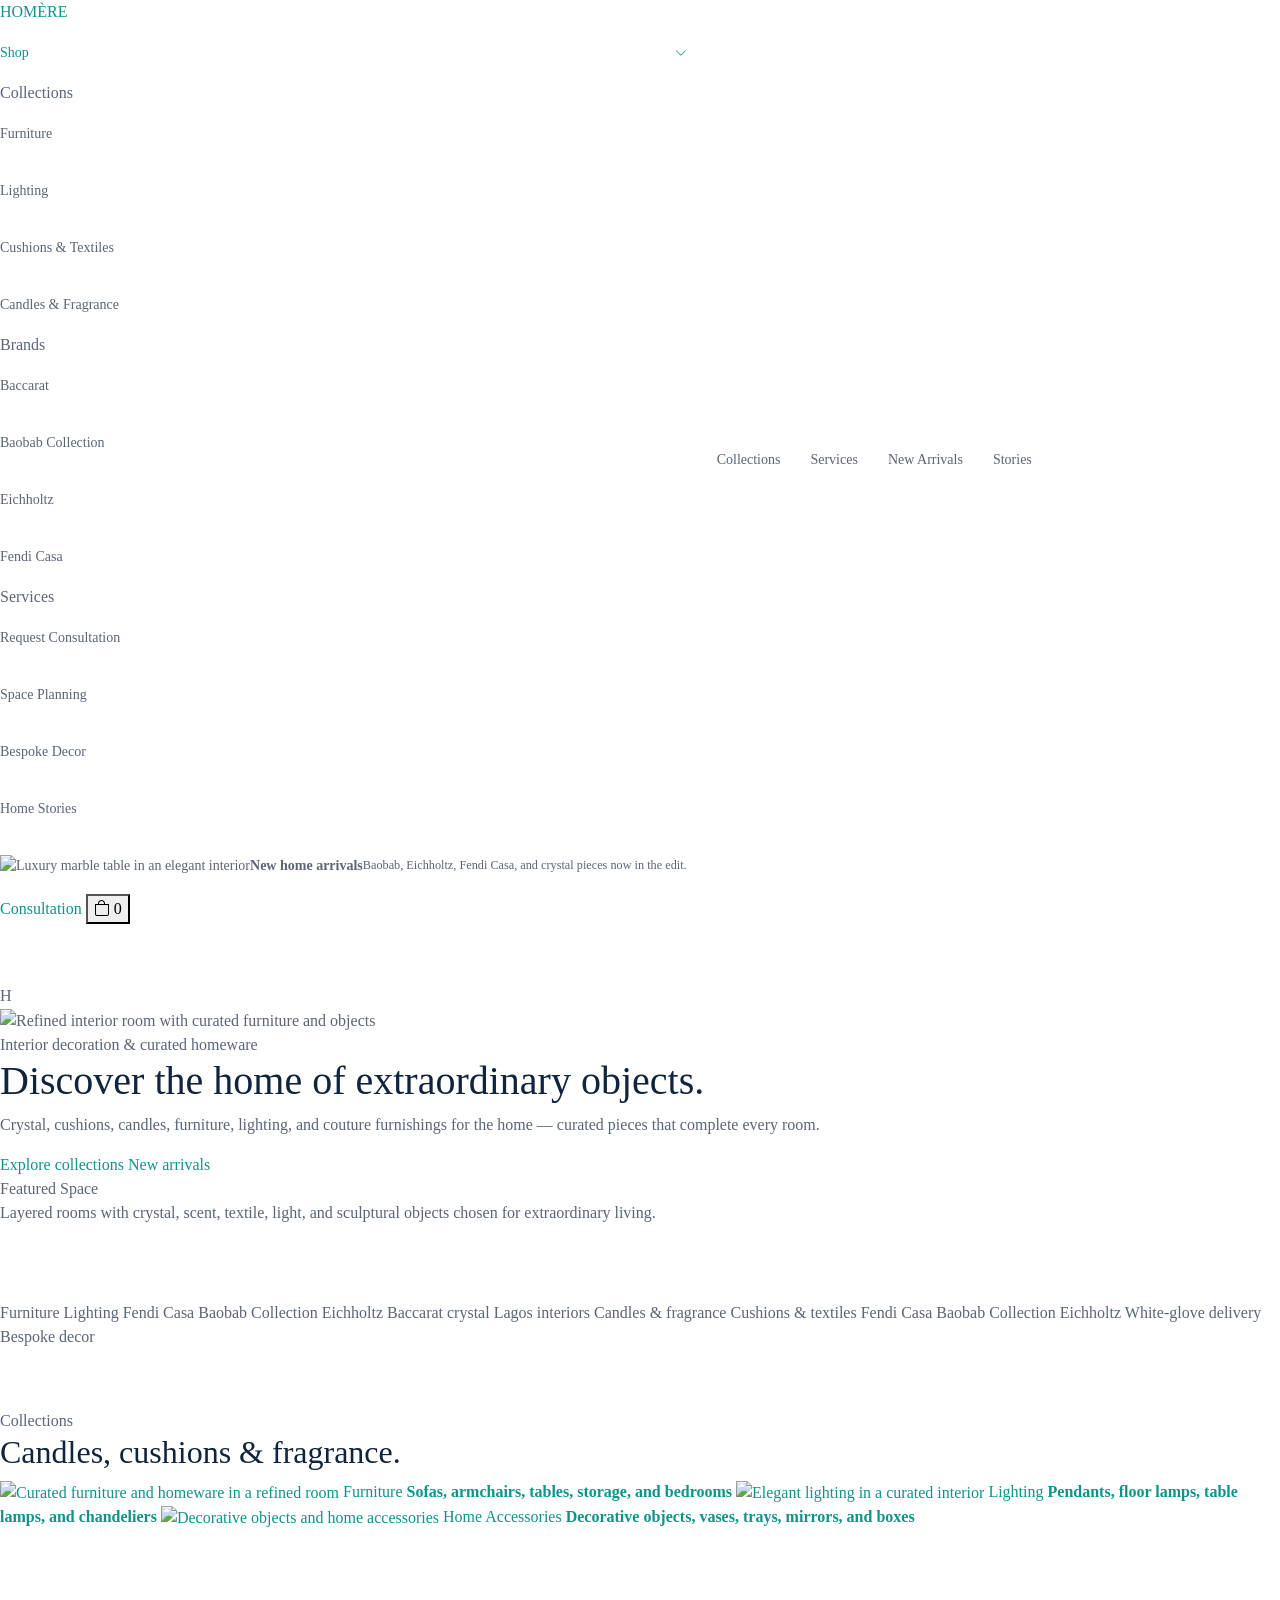
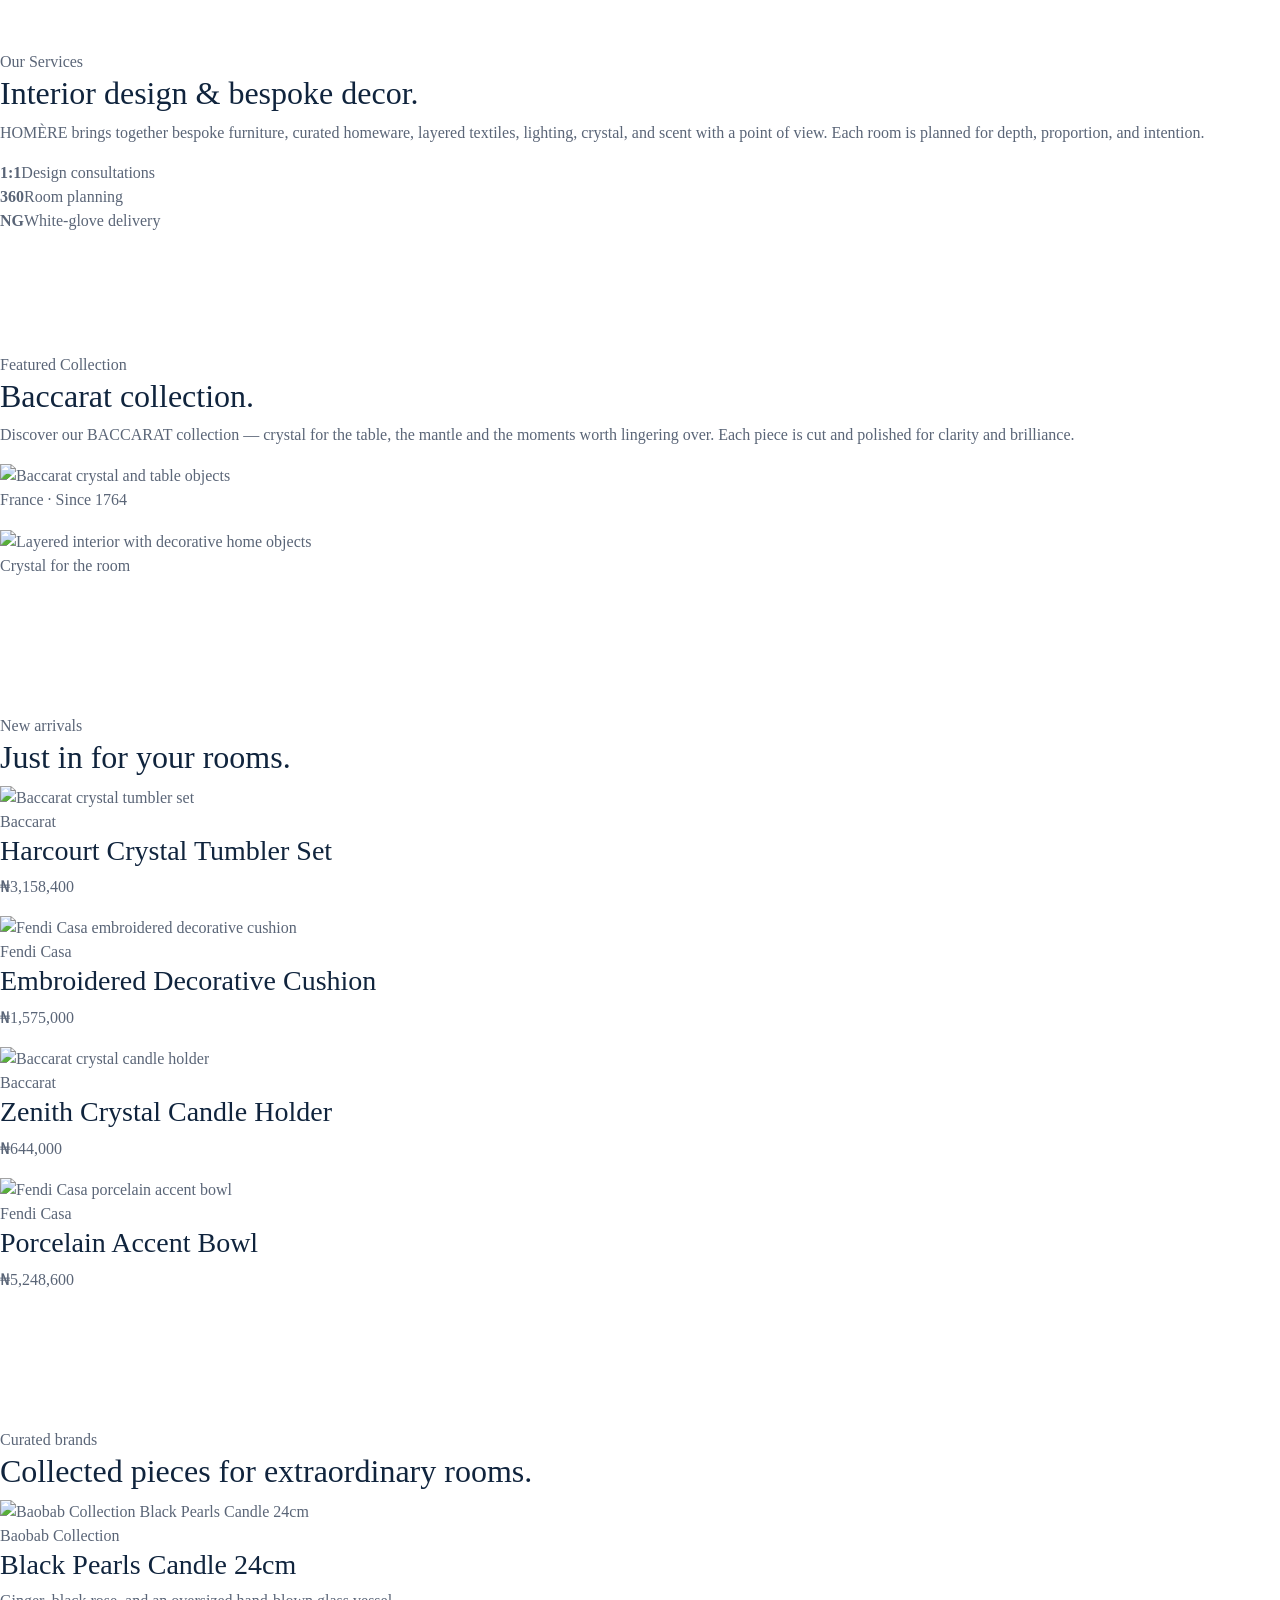
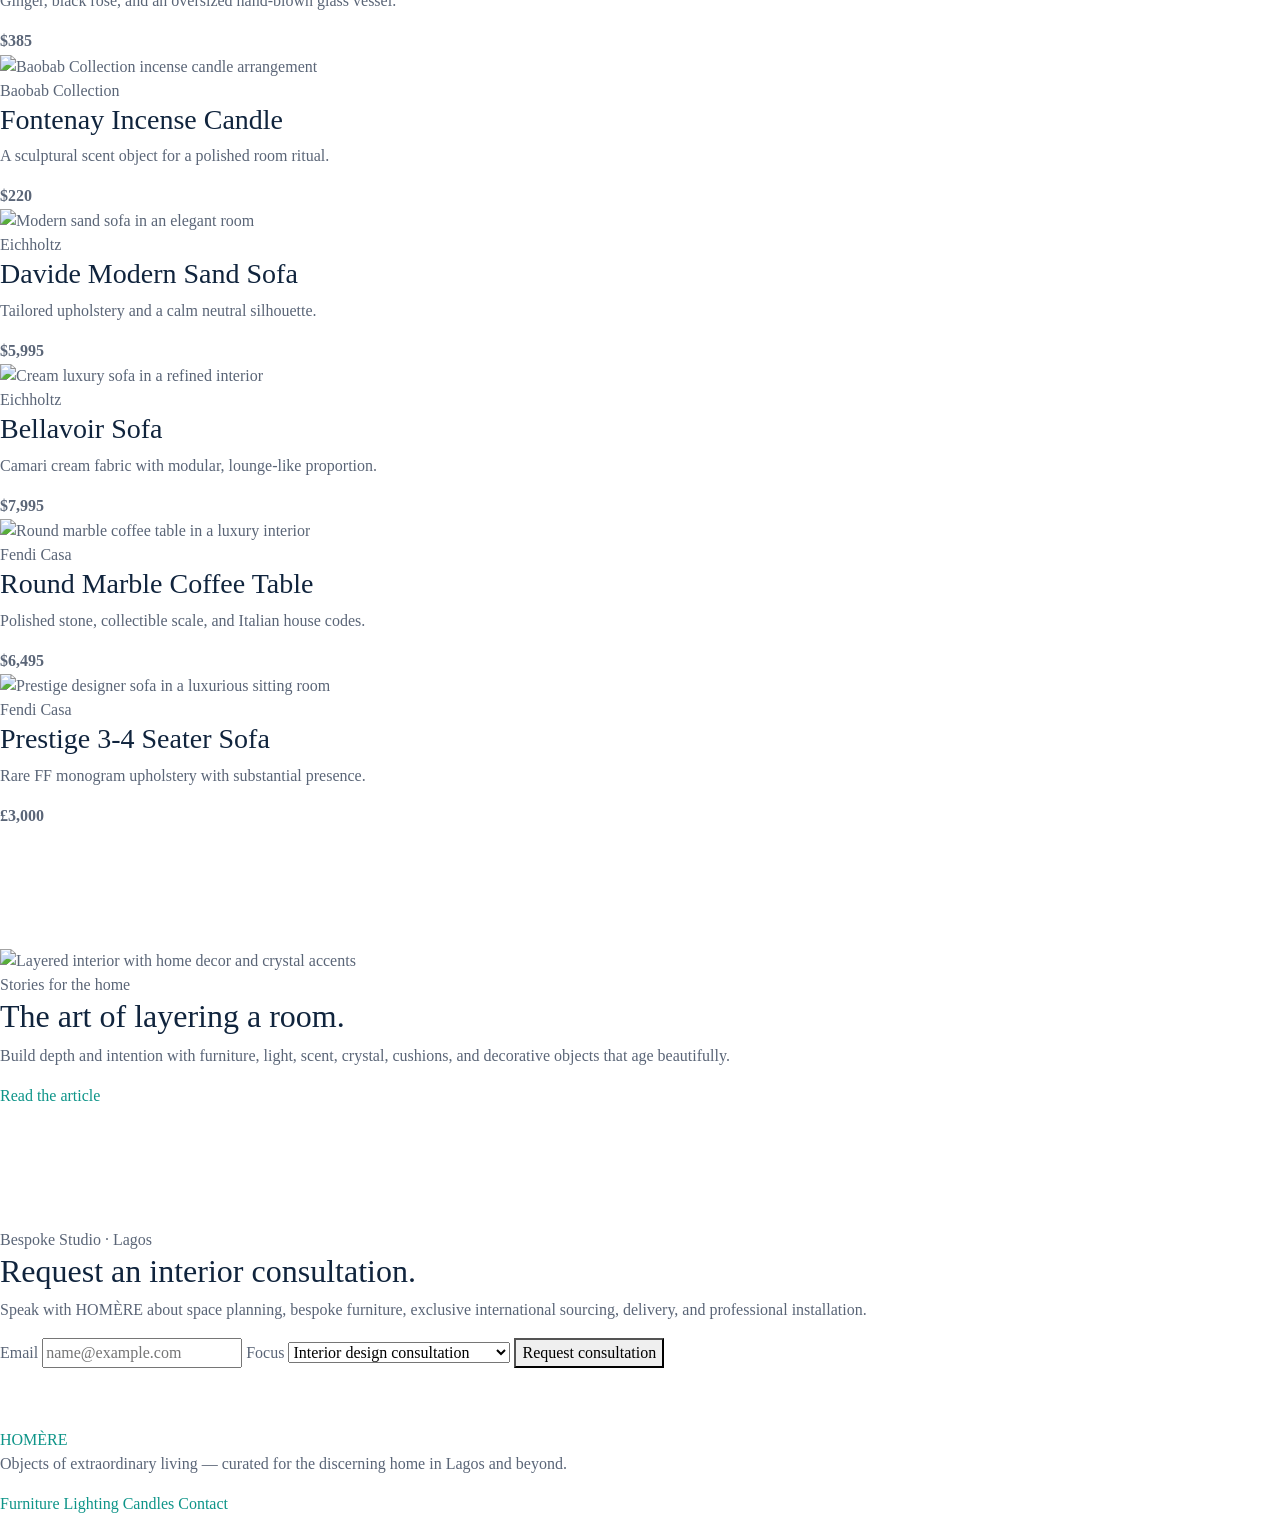
==== commit 7bbd669e: "update" ====
--- a/index.html
+++ b/index.html
@@ -2,2809 +2,423 @@
 <html lang="en">
   <head>
     <meta charset="utf-8" />
-    <meta content="width=device-width, initial-scale=1.0" name="viewport" />
-    <title>HOMÈRE - Interior Decoration & Curated Homeware</title>
+    <meta name="viewport" content="width=device-width, initial-scale=1.0" />
+    <title>HOMÈRE — Interior Decoration &amp; Curated Homeware</title>
     <meta
       name="description"
-      content="Luxury interior design, curated homeware, custom furniture, and bespoke decor services tailored for refined modern spaces."
+      content="HOMÈRE curates interior decoration, luxury homeware, furniture, lighting, candles, cushions, crystal, and bespoke decor for extraordinary living."
     />
     <meta
       name="keywords"
-      content="HOMÈRE, interior decoration, homeware, furniture, luxury decor"
+      content="HOMÈRE, interior decoration, curated homeware, furniture, lighting, candles, cushions, crystal, luxury decor"
     />
 
-    <!-- Favicons -->
     <link href="assets/images/homere-logo.jpg" rel="icon" />
     <link href="assets/images/homere-logo.jpg" rel="apple-touch-icon" />
 
-    <!-- Fonts -->
     <link href="https://fonts.googleapis.com" rel="preconnect" />
     <link href="https://fonts.gstatic.com" rel="preconnect" crossorigin />
     <link
-      href="https://fonts.googleapis.com/css2?family=Proza+Libre:ital,wght@0,400;0,500;0,600;0,700;0,800;1,400&display=swap"
+      href="https://fonts.googleapis.com/css2?family=Inter:wght@400;500;600;700;800&amp;family=Playfair+Display:wght@500;600;700;800&amp;display=swap"
       rel="stylesheet"
     />
 
-    <!-- Vendor CSS Files -->
-    <link
-      href="assets/vendor/bootstrap/css/bootstrap.min.css"
-      rel="stylesheet"
-    />
-    <link
-      href="assets/vendor/bootstrap-icons/bootstrap-icons.css"
-      rel="stylesheet"
-    />
+    <link href="assets/vendor/bootstrap/css/bootstrap.min.css" rel="stylesheet" />
+    <link href="assets/vendor/bootstrap-icons/bootstrap-icons.css" rel="stylesheet" />
     <link href="assets/vendor/aos/aos.css" rel="stylesheet" />
-    <link
-      href="assets/vendor/glightbox/css/glightbox.min.css"
-      rel="stylesheet"
-    />
+    <link href="assets/vendor/glightbox/css/glightbox.min.css" rel="stylesheet" />
     <link href="assets/vendor/swiper/swiper-bundle.min.css" rel="stylesheet" />
-
-    <!-- Main CSS File -->
     <link href="assets/css/main.css" rel="stylesheet" />
-
-    <!-- =======================================================
-  * Template Name: MyPage
-  * Template URL: https://bootstrapmade.com/mypage-bootstrap-personal-template/
-  * Updated: Sep 20 2025 with Armchairstrap v5.3.8
-  * Author: ArmchairstrapMade.com
-  * License: https://bootstrapmade.com/license/
-  ======================================================== -->
   </head>
 
-  <body class="index-page">
+  <body class="index-page atelier-page">
     <div class="cursor-dot" id="cursorDot"></div>
     <div class="cursor-ring" id="cursorRing"></div>
 
-    <header id="header" class="header position-relative">
-      <!-- Top Utility Bar -->
-      <!-- <div class="utility-bar">
-        <div class="container-fluid container-xl">
-          <div class="row align-items-center">
-            <div class="col-auto">
-              <div class="utility-links">
-                <a href="#" class="utility-link">
-                  <i class="bi bi-pin-map"></i>
-                  <span>Visit Showroom</span>
-                </a>
-                <span class="utility-divider"></span>
-                <a href="#" class="utility-link">
-                  <i class="bi bi-headset"></i>
-                  <span>Design Support</span>
-                </a>
+    <header id="header" class="atelier-header">
+      <a class="atelier-brand" href="#" aria-label="HOMÈRE home">HOMÈRE</a>
+      <nav id="navmenu" class="atelier-nav navmenu" aria-label="Primary navigation">
+        <ul>
+          <li class="atelier-mega-item">
+            <a class="active" href="#collections">
+              <span>Shop</span>
+              <i class="bi bi-chevron-down toggle-dropdown" aria-hidden="true"></i>
+            </a>
+            <div class="atelier-mega">
+              <div class="mega-column">
+                <span>Collections</span>
+                <a href="#collections">Furniture</a>
+                <a href="#collections">Lighting</a>
+                <a href="#capsule">Cushions &amp; Textiles</a>
+                <a href="#luxury-products">Candles &amp; Fragrance</a>
               </div>
-            </div>
-            <div class="col text-end">
-              <span class="promo-text"
-                >White-glove delivery on curated orders</span
-              >
-            </div>
-          </div>
-        </div>
-      </div> -->
-
-      <!-- Main Header -->
-      <div class="main-bar">
-        <div class="container-fluid container-xl">
-          <div class="row align-items-center gy-2">
-            <!-- Logo -->
-            <div class="col-auto">
-              <a href="#" class="logo d-flex align-items-center">
-                <img src="assets/images/homere-logo.jpg" alt="HOMÈRE" />
+              <div class="mega-column">
+                <span>Brands</span>
+                <a href="#capsule">Baccarat</a>
+                <a href="#luxury-products">Baobab Collection</a>
+                <a href="#luxury-products">Eichholtz</a>
+                <a href="#luxury-products">Fendi Casa</a>
+              </div>
+              <div class="mega-column">
+                <span>Services</span>
+                <a href="#appointment">Request Consultation</a>
+                <a href="#appointment">Space Planning</a>
+                <a href="#atelier">Bespoke Decor</a>
+                <a href="#journal">Home Stories</a>
+              </div>
+              <a class="mega-feature" href="#luxury-products">
+                <img
+                  src="https://images.unsplash.com/photo-1618220179428-22790b461013?q=80&amp;w=700&amp;auto=format&amp;fit=crop"
+                  alt="Luxury marble table in an elegant interior"
+                />
+                <strong>New home arrivals</strong>
+                <small>Baobab, Eichholtz, Fendi Casa, and crystal pieces now in the edit.</small>
               </a>
             </div>
-
-            <!-- Search -->
-            <div class="col d-none d-lg-block">
-              <div class="collapse desktop-search-collapse" id="desktopSearch">
-                <form class="search-bar">
-                  <i class="bi bi-search search-icon"></i>
-                  <input
-                    type="text"
-                    class="search-field"
-                    placeholder="Search furniture, lighting, decor, and collections..."
-                  />
-                  <button class="search-submit" type="submit">Search</button>
-                </form>
-              </div>
-            </div>
-
-            <!-- Actions -->
-            <div class="col-auto ms-auto ms-lg-0">
-              <div class="action-group d-flex align-items-center">
-                <!-- Mobile Search Toggle -->
-                <button
-                  class="action-btn mobile-search-toggle d-lg-none"
-                  type="button"
-                  data-bs-toggle="collapse"
-                  data-bs-target="#mobileSearch"
-                  aria-expanded="false"
-                  aria-controls="mobileSearch"
-                >
-                  <i class="bi bi-search"></i>
-                </button>
-
-                <button
-                  class="action-btn desktop-search-toggle d-none d-lg-flex"
-                  type="button"
-                  data-bs-toggle="collapse"
-                  data-bs-target="#desktopSearch"
-                  aria-expanded="false"
-                  aria-controls="desktopSearch"
-                  aria-label="Search"
-                >
-                  <i class="bi bi-search"></i>
-                </button>
-
-                <!-- Account -->
-                <div class="dropdown">
-                  <button
-                    class="action-btn"
-                    data-bs-toggle="dropdown"
-                    aria-label="Account"
-                  >
-                    <i class="bi bi-person-circle"></i>
-                  </button>
-                  <div class="dropdown-menu account-flyout">
-                    <div class="flyout-header">
-                      <h6>Welcome Back</h6>
-                      <p>Log in for a personalized experience</p>
-                    </div>
-                    <div class="flyout-actions">
-                      <a href="#" class="btn btn-primary-action"
-                        >Log In</a
-                      >
-                      <a href="#" class="btn btn-outline-action"
-                        >Register</a
-                      >
-                    </div>
-                    <div class="flyout-links">
-                      <a href="#">
-                        <i class="bi bi-receipt"></i>
-                        <span>Order History</span>
-                      </a>
-                      <a href="#">
-                        <i class="bi bi-bookmark-heart"></i>
-                        <span>Favorites</span>
-                      </a>
-                      <a href="#">
-                        <i class="bi bi-arrow-counterclockwise"></i>
-                        <span>Returns &amp; Exchanges</span>
-                      </a>
-                      <a href="#">
-                        <i class="bi bi-life-preserver"></i>
-                        <span>Support Center</span>
-                      </a>
-                    </div>
-                  </div>
-                </div>
-
-                <!-- Wishlist -->
-                <a
-                  href="#"
-                  class="action-btn d-none d-md-flex"
-                  aria-label="Wishlist"
-                >
-                  <i class="bi bi-heart"></i>
-                  <span class="badge-count">4</span>
-                </a>
-
-                <!-- Cart -->
-                <button
-                  type="button"
-                  class="cart-art"
-                  id="cartBtn"
-                  aria-label="Shopping cart"
-                  aria-expanded="false"
-                  aria-controls="cartDrawer"
-                >
-                  <svg
-                    class="cart-svg"
-                    viewBox="0 0 24 24"
-                    aria-hidden="true"
-                    focusable="false"
-                  >
-                    <path d="M7 8h10l-1.2 9.2a2 2 0 0 1-2 1.8H10.2a2 2 0 0 1-2-1.8L7 8Z" />
-                    <path d="M9 8a3 3 0 0 1 6 0" />
-                  </svg>
-                  <span class="cart-badge" id="cartBadge">0</span>
-                </button>
-
-                <!-- Mobile Navigation Toggle -->
-                <i class="mobile-nav-toggle d-xl-none bi bi-list me-0"></i>
-              </div>
-            </div>
-          </div>
-        </div>
-      </div>
-
-      <!-- Navigation -->
-      <div class="nav-strip">
-        <div class="container-fluid container-xl position-relative">
-          <nav id="navmenu" class="navmenu">
-            <ul>
-              <li><a href="#" class="active">Home</a></li>
-              <li><a href="#">About</a></li>
-              <li><a href="#">Collections</a></li>
-              <li><a href="#">Design Details</a></li>
-              <li><a href="#">Cart</a></li>
-              <li><a href="#">Checkout</a></li>
-
-              <!-- Products Mega Menu 1 -->
-              <li class="products-megamenu-1">
-                <a href="#"
-                  ><span>Collections</span>
-                  <i class="bi bi-chevron-down toggle-dropdown"></i
-                ></a>
-
-                <!-- Products Mega Menu 1 Mobile View -->
-                <ul class="mobile-megamenu">
-                  <li><a href="#">Featured Pieces</a></li>
-                  <li><a href="#">New Arrivals</a></li>
-                  <li><a href="#">Private Sale</a></li>
-
-                  <li class="dropdown">
-                    <a href="#"
-                      ><span>Furniture</span>
-                      <i class="bi bi-chevron-down toggle-dropdown"></i
-                    ></a>
-                    <ul>
-                      <li><a href="#">Living Room</a></li>
-                      <li><a href="#">Dining Room</a></li>
-                      <li><a href="#">Bedroom</a></li>
-                      <li><a href="#">Outdoor Living</a></li>
-                      <li><a href="#">Accessories</a></li>
-                    </ul>
-                  </li>
-
-                  <li class="dropdown">
-                    <a href="#"
-                      ><span>Lighting</span>
-                      <i class="bi bi-chevron-down toggle-dropdown"></i
-                    ></a>
-                    <ul>
-                      <li><a href="#">Table Lamps</a></li>
-                      <li><a href="#">Floor Lamps</a></li>
-                      <li><a href="#">Pendants</a></li>
-                      <li><a href="#">Wall Sconces</a></li>
-                      <li><a href="#">Accessories</a></li>
-                    </ul>
-                  </li>
-
-                  <li class="dropdown">
-                    <a href="#"
-                      ><span>Home &amp; Living</span>
-                      <i class="bi bi-chevron-down toggle-dropdown"></i
-                    ></a>
-                    <ul>
-                      <li><a href="#">Furniture</a></li>
-                      <li><a href="#">Decor</a></li>
-                      <li><a href="#">Kitchen</a></li>
-                      <li><a href="#">Bedding</a></li>
-                      <li><a href="#">Lighting</a></li>
-                    </ul>
-                  </li>
-
-                  <li class="dropdown">
-                    <a href="#"
-                      ><span>Decor</span>
-                      <i class="bi bi-chevron-down toggle-dropdown"></i
-                    ></a>
-                    <ul>
-                      <li><a href="#">Candles</a></li>
-                      <li><a href="#">Vessels</a></li>
-                      <li><a href="#">Textiles</a></li>
-                      <li><a href="#">Home Fragrance</a></li>
-                      <li><a href="#">Art Objects</a></li>
-                    </ul>
-                  </li>
-                </ul>
-                <!-- End Products Mega Menu 1 Mobile View -->
-
-                <!-- Products Mega Menu 1 Desktop View -->
-                <div class="desktop-megamenu">
-                  <div class="megamenu-tabs">
-                    <ul
-                      class="nav nav-tabs"
-                      id="productMegaMenuTabs"
-                      role="tablist"
-                    >
-                      <li class="nav-item" role="presentation">
-                        <button
-                          class="nav-link active"
-                          id="featured-tab"
-                          data-bs-toggle="tab"
-                          data-bs-target="#featured-content-1862"
-                          type="button"
-                          aria-selected="true"
-                          role="tab"
-                        >
-                          Featured
-                        </button>
-                      </li>
-                      <li class="nav-item" role="presentation">
-                        <button
-                          class="nav-link"
-                          id="new-tab"
-                          data-bs-toggle="tab"
-                          data-bs-target="#new-content-1862"
-                          type="button"
-                          aria-selected="false"
-                          tabindex="-1"
-                          role="tab"
-                        >
-                          New Arrivals
-                        </button>
-                      </li>
-                      <li class="nav-item" role="presentation">
-                        <button
-                          class="nav-link"
-                          id="sale-tab"
-                          data-bs-toggle="tab"
-                          data-bs-target="#sale-content-1862"
-                          type="button"
-                          aria-selected="false"
-                          tabindex="-1"
-                          role="tab"
-                        >
-                          Sale
-                        </button>
-                      </li>
-                      <li class="nav-item" role="presentation">
-                        <button
-                          class="nav-link"
-                          id="category-tab"
-                          data-bs-toggle="tab"
-                          data-bs-target="#category-content-1862"
-                          type="button"
-                          aria-selected="false"
-                          tabindex="-1"
-                          role="tab"
-                        >
-                          Categories
-                        </button>
-                      </li>
-                    </ul>
-                  </div>
-
-                  <!-- Tabs Content -->
-                  <div class="megamenu-content tab-content">
-                    <!-- Featured Tab -->
-                    <div
-                      class="tab-pane fade show active"
-                      id="featured-content-1862"
-                      role="tabpanel"
-                      aria-labelledby="featured-tab"
-                    >
-                      <div class="product-grid">
-                        <div class="product-card">
-                          <div class="product-image">
-                            <img
-                              src="https://res.cloudinary.com/dbczzmftw/image/upload/v1774874258/ssufmpo5suaehvkayhf6.webp?v=1741964190&width=1080"
-                              alt="Featured Product"
-                              loading="lazy"
-                            />
-                          </div>
-                          <div class="product-info">
-                            <h5>Textured Accent Cushion</h5>
-                            <p class="price">$129.99</p>
-                            <a href="#" class="btn-view">View Piece</a>
-                          </div>
-                        </div>
-                        <div class="product-card">
-                          <div class="product-image">
-                            <img
-                              src="https://res.cloudinary.com/dbczzmftw/image/upload/v1774874602/pantnebtp3tryywweqp0.webp?v=1727881965&width=1080"
-                              alt="Featured Product"
-                              loading="lazy"
-                            />
-                          </div>
-                          <div class="product-info">
-                            <h5>Marble Side Table</h5>
-                            <p class="price">$199.99</p>
-                            <a href="#" class="btn-view">View Piece</a>
-                          </div>
-                        </div>
-                        <div class="product-card">
-                          <div class="product-image">
-                            <img
-                              src="https://res.cloudinary.com/dbczzmftw/image/upload/v1774907203/oes1dhatk92a3zv3noyp.webp?v=1727880241&width=1080"
-                              alt="Featured Product"
-                              loading="lazy"
-                            />
-                          </div>
-                          <div class="product-info">
-                            <h5>Ceramic Vessel Trio</h5>
-                            <p class="price">$89.99</p>
-                            <a href="#" class="btn-view">View Piece</a>
-                          </div>
-                        </div>
-                        <div class="product-card">
-                          <div class="product-image">
-                            <img
-                              src="https://res.cloudinary.com/dbczzmftw/image/upload/v1774873475/rgxij2hqctcaqgzv93xp.webp?v=1741798195&width=1080"
-                              alt="Featured Product"
-                              loading="lazy"
-                            />
-                          </div>
-                          <div class="product-info">
-                            <h5>Sculptural Lounge Chair</h5>
-                            <p class="price">$79.99</p>
-                            <a href="#" class="btn-view">View Piece</a>
-                          </div>
-                        </div>
-                      </div>
-                    </div>
-
-                    <!-- New Arrivals Tab -->
-                    <div
-                      class="tab-pane fade"
-                      id="new-content-1862"
-                      role="tabpanel"
-                      aria-labelledby="new-tab"
-                    >
-                      <div class="product-grid">
-                        <div class="product-card">
-                          <div class="product-image">
-                            <img
-                              src="https://res.cloudinary.com/dbczzmftw/image/upload/v1774874077/nnbaanflqomcjupi7u75.webp?v=1741862673&width=1080"
-                              alt="New Arrival"
-                              loading="lazy"
-                            />
-                            <span class="badge-new">New</span>
-                          </div>
-                          <div class="product-info">
-                            <h5>Linen Throw Pillow</h5>
-                            <p class="price">$69.99</p>
-                            <a href="#" class="btn-view">View Piece</a>
-                          </div>
-                        </div>
-                        <div class="product-card">
-                          <div class="product-image">
-                            <img
-                              src="https://images.unsplash.com/photo-1555041469-a586c61ea9bc?q=80&w=1000&auto=format&fit=crop"
-                              alt="New Arrival"
-                              loading="lazy"
-                            />
-                            <span class="badge-new">New</span>
-                          </div>
-                          <div class="product-info">
-                            <h5>Curved Sofa</h5>
-                            <p class="price">$39.99</p>
-                            <a href="#" class="btn-view">View Piece</a>
-                          </div>
-                        </div>
-                        <div class="product-card">
-                          <div class="product-image">
-                            <img
-                              src="https://images.unsplash.com/photo-1600607687939-ce8a6c25118c?q=80&w=1400&auto=format&fit=crop"
-                              alt="New Arrival"
-                              loading="lazy"
-                            />
-                            <span class="badge-new">New</span>
-                          </div>
-                          <div class="product-info">
-                            <h5>Open-Plan Living Room</h5>
-                            <p class="price">$49.99</p>
-                            <a href="#" class="btn-view">View Piece</a>
-                          </div>
-                        </div>
-                        <div class="product-card">
-                          <div class="product-image">
-                            <img
-                              src="https://res.cloudinary.com/dbczzmftw/image/upload/v1774871661/tht45l5fo4ebpfsie9vr.webp?v=1767383604&width=2652"
-                              alt="New Arrival"
-                              loading="lazy"
-                            />
-                            <span class="badge-new">New</span>
-                          </div>
-                          <div class="product-info">
-                            <h5>Statement Armchair</h5>
-                            <p class="price">$59.99</p>
-                            <a href="#" class="btn-view">View Piece</a>
-                          </div>
-                        </div>
-                      </div>
-                    </div>
-
-                    <!-- Sale Tab -->
-                    <div
-                      class="tab-pane fade"
-                      id="sale-content-1862"
-                      role="tabpanel"
-                      aria-labelledby="sale-tab"
-                    >
-                      <div class="product-grid">
-                        <div class="product-card">
-                          <div class="product-image">
-                            <img
-                              src="https://images.unsplash.com/photo-1590422749897-47036da0b0ff?q=80&w=800&auto=format&fit=crop"
-                              alt="Sale Product"
-                              loading="lazy"
-                            />
-                            <span class="badge-sale">-30%</span>
-                          </div>
-                          <div class="product-info">
-                            <h5>Marble Accent Tray</h5>
-                            <p class="price">
-                              <span class="original-price">$89.99</span> $62.99
-                            </p>
-                            <a href="#" class="btn-view">View Piece</a>
-                          </div>
-                        </div>
-                        <div class="product-card">
-                          <div class="product-image">
-                            <img
-                              src="https://images.unsplash.com/photo-1586023492125-27b2c045efd7?q=80&w=1200&auto=format&fit=crop"
-                              alt="Sale Product"
-                              loading="lazy"
-                            />
-                            <span class="badge-sale">-25%</span>
-                          </div>
-                          <div class="product-info">
-                            <h5>Soft Boucle Chair</h5>
-                            <p class="price">
-                              <span class="original-price">$59.99</span> $44.99
-                            </p>
-                            <a href="#" class="btn-view">View Piece</a>
-                          </div>
-                        </div>
-                        <div class="product-card">
-                          <div class="product-image">
-                            <img
-                              src="https://images.unsplash.com/photo-1600585154526-990dced4db0d?q=80&w=900&auto=format&fit=crop"
-                              alt="Sale Product"
-                              loading="lazy"
-                            />
-                            <span class="badge-sale">-40%</span>
-                          </div>
-                          <div class="product-info">
-                            <h5>Travertine Desk Lamp</h5>
-                            <p class="price">
-                              <span class="original-price">$49.99</span> $29.99
-                            </p>
-                            <a href="#" class="btn-view">View Piece</a>
-                          </div>
-                        </div>
-                        <div class="product-card">
-                          <div class="product-image">
-                            <img
-                              src="https://res.cloudinary.com/dbczzmftw/image/upload/v1774871139/i5mvz8pil5qxfpgyg2b1.webp?v=1772379818&width=1512"
-                              alt="Sale Product"
-                              loading="lazy"
-                            />
-                            <span class="badge-sale">-20%</span>
-                          </div>
-                          <div class="product-info">
-                            <h5>Decorative Bowl Set</h5>
-                            <p class="price">
-                              <span class="original-price">$39.99</span> $31.99
-                            </p>
-                            <a href="#" class="btn-view">View Piece</a>
-                          </div>
-                        </div>
-                      </div>
-                    </div>
-
-                    <!-- Categories Tab -->
-                    <div
-                      class="tab-pane fade"
-                      id="category-content-1862"
-                      role="tabpanel"
-                      aria-labelledby="category-tab"
-                    >
-                      <div class="category-grid">
-                        <div class="category-column">
-                          <h4>Furniture</h4>
-                          <ul>
-                            <li><a href="#">Living Room</a></li>
-                            <li><a href="#">Dining Room</a></li>
-                            <li><a href="#">Bedroom</a></li>
-                            <li><a href="#">Outdoor Living</a></li>
-                            <li><a href="#">Accessories</a></li>
-                          </ul>
-                        </div>
-                        <div class="category-column">
-                          <h4>Lighting</h4>
-                          <ul>
-                            <li><a href="#">Table Lamps</a></li>
-                            <li><a href="#">Floor Lamps</a></li>
-                            <li><a href="#">Pendants</a></li>
-                            <li><a href="#">Wall Sconces</a></li>
-                            <li><a href="#">Accessories</a></li>
-                          </ul>
-                        </div>
-                        <div class="category-column">
-                          <h4>Home &amp; Living</h4>
-                          <ul>
-                            <li><a href="#">Furniture</a></li>
-                            <li><a href="#">Decor</a></li>
-                            <li><a href="#">Kitchen</a></li>
-                            <li><a href="#">Bedding</a></li>
-                            <li><a href="#">Lighting</a></li>
-                          </ul>
-                        </div>
-                        <div class="category-column">
-                          <h4>Decor</h4>
-                          <ul>
-                            <li><a href="#">Candles</a></li>
-                            <li><a href="#">Vessels</a></li>
-                            <li><a href="#">Textiles</a></li>
-                            <li><a href="#">Home Fragrance</a></li>
-                            <li><a href="#">Art Objects</a></li>
-                          </ul>
-                        </div>
-                      </div>
-                    </div>
-                  </div>
-                </div>
-                <!-- End Products Mega Menu 1 Desktop View -->
-              </li>
-              <!-- End Products Mega Menu 1 -->
-              <!-- Products Mega Menu 2 -->
-              <li class="products-megamenu-2">
-                <a href="#"
-                  ><span>Room Edits</span>
-                  <i class="bi bi-chevron-down toggle-dropdown"></i
-                ></a>
-
-                <!-- Products Mega Menu 2 Mobile View -->
-                <ul class="mobile-megamenu">
-                  <li><a href="#">Living</a></li>
-                  <li><a href="#">Dining</a></li>
-                  <li><a href="#">Decor</a></li>
-
-                  <li class="dropdown">
-                    <a href="#"
-                      ><span>Furniture</span>
-                      <i class="bi bi-chevron-down toggle-dropdown"></i
-                    ></a>
-                    <ul>
-                      <li><a href="#">Sofas &amp; Sectionals</a></li>
-                      <li><a href="#">Consoles &amp; Credenzas</a></li>
-                      <li><a href="#">Coffee Tables</a></li>
-                      <li><a href="#">Side Tables</a></li>
-                      <li><a href="#">Shelving</a></li>
-                      <li><a href="#">TV Units</a></li>
-                    </ul>
-                  </li>
-
-                  <li class="dropdown">
-                    <a href="#"
-                      ><span>Seating</span>
-                      <i class="bi bi-chevron-down toggle-dropdown"></i
-                    ></a>
-                    <ul>
-                      <li><a href="#">Armchairs</a></li>
-                      <li><a href="#">Stools</a></li>
-                      <li><a href="#">Lounge Chairs</a></li>
-                      <li><a href="#">Benches</a></li>
-                      <li><a href="#">Ottomans</a></li>
-                      <li><a href="#">Dining Chairs</a></li>
-                    </ul>
-                  </li>
-
-                  <li class="dropdown">
-                    <a href="#"
-                      ><span>Accessories</span>
-                      <i class="bi bi-chevron-down toggle-dropdown"></i
-                    ></a>
-                    <ul>
-                      <li><a href="#">Cushions</a></li>
-                      <li><a href="#">Mirrors</a></li>
-                      <li><a href="#">Throws</a></li>
-                      <li><a href="#">Lighting</a></li>
-                      <li><a href="#">Decor Objects</a></li>
-                      <li><a href="#">Tableware</a></li>
-                    </ul>
-                  </li>
-
-                  <li class="dropdown">
-                    <a href="#"
-                      ><span>Room Edits</span>
-                      <i class="bi bi-chevron-down toggle-dropdown"></i
-                    ></a>
-                    <ul>
-                      <li><a href="#">Full Room Sets</a></li>
-                      <li><a href="#">Small Spaces</a></li>
-                      <li><a href="#">Open Plan</a></li>
-                      <li><a href="#">Apartments</a></li>
-                    </ul>
-                  </li>
-                </ul>
-                <!-- End Products Mega Menu 2 Mobile View -->
-
-                <!-- Products Mega Menu 2 Desktop View -->
-                <div class="desktop-megamenu">
-                  <div class="megamenu-tabs">
-                    <ul class="nav nav-tabs" role="tablist">
-                      <li class="nav-item" role="presentation">
-                        <button
-                          class="nav-link active"
-                          id="womens-tab"
-                          data-bs-toggle="tab"
-                          data-bs-target="#womens-content-1883"
-                          type="button"
-                          aria-selected="true"
-                          role="tab"
-                        >
-                          LIVING
-                        </button>
-                      </li>
-                      <li class="nav-item" role="presentation">
-                        <button
-                          class="nav-link"
-                          id="mens-tab"
-                          data-bs-toggle="tab"
-                          data-bs-target="#mens-content-1883"
-                          type="button"
-                          aria-selected="false"
-                          tabindex="-1"
-                          role="tab"
-                        >
-                          DINING
-                        </button>
-                      </li>
-                      <li class="nav-item" role="presentation">
-                        <button
-                          class="nav-link"
-                          id="kids-tab"
-                          data-bs-toggle="tab"
-                          data-bs-target="#kids-content-1883"
-                          type="button"
-                          aria-selected="false"
-                          tabindex="-1"
-                          role="tab"
-                        >
-                          DECOR
-                        </button>
-                      </li>
-                    </ul>
-                  </div>
-
-                  <!-- Tabs Content -->
-                  <div class="megamenu-content tab-content">
-                    <!-- Women Tab -->
-                    <div
-                      class="tab-pane fade show active"
-                      id="womens-content-1883"
-                      role="tabpanel"
-                      aria-labelledby="womens-tab"
-                    >
-                      <div class="category-layout">
-                        <div class="categories-section">
-                          <div class="category-headers">
-                            <h4>Furniture</h4>
-                            <h4>Seating</h4>
-                            <h4>Accessories</h4>
-                            <h4>Room Edits</h4>
-                          </div>
-
-                          <div class="category-links">
-                            <div class="link-row">
-                              <a href="#">Sofas &amp; Sectionals</a>
-                              <a href="#">Armchairs</a>
-                              <a href="#">Cushions</a>
-                              <a href="#">Full Room Sets</a>
-                            </div>
-                            <div class="link-row">
-                              <a href="#">Consoles &amp; Credenzas</a>
-                              <a href="#">Stools</a>
-                              <a href="#">Mirrors</a>
-                              <a href="#">Small Spaces</a>
-                            </div>
-                            <div class="link-row">
-                              <a href="#">Coffee Tables</a>
-                              <a href="#">Lounge Chairs</a>
-                              <a href="#">Throws</a>
-                              <a href="#">Open Plan</a>
-                            </div>
-                            <div class="link-row">
-                              <a href="#">Side Tables</a>
-                              <a href="#">Benches</a>
-                              <a href="#">Lighting</a>
-                              <a href="#">Apartments</a>
-                            </div>
-                            <div class="link-row">
-                              <a href="#">Shelving</a>
-                              <a href="#">Ottomans</a>
-                              <a href="#">Decor Objects</a>
-                              <a href="#"></a>
-                            </div>
-                            <div class="link-row">
-                              <a href="#">TV Units</a>
-                              <a href="#">Dining Chairs</a>
-                              <a href="#">Tableware</a>
-                              <a href="#"></a>
-                            </div>
-                            <div class="link-row">
-                              <a href="#">View all</a>
-                              <a href="#">View all</a>
-                              <a href="#">View all</a>
-                              <a href="#"></a>
-                            </div>
-                          </div>
-                        </div>
-                        <div class="featured-section">
-                          <div class="featured-image">
-                            <img
-                              src="https://images.unsplash.com/photo-1618220048045-10a6dbdf83e0?q=80&w=1400&auto=format&fit=crop"
-                              alt="Living room collection"
-                            />
-                            <div class="featured-content">
-                              <h3>Living<br />Room<br />Collection</h3>
-                              <a href="#" class="btn-shop">View edit</a>
-                            </div>
-                          </div>
-                        </div>
-                      </div>
-                    </div>
-
-                    <!-- Men Tab -->
-                    <div
-                      class="tab-pane fade"
-                      id="mens-content-1883"
-                      role="tabpanel"
-                      aria-labelledby="mens-tab"
-                    >
-                      <div class="category-layout">
-                        <div class="categories-section">
-                          <div class="category-headers">
-                            <h4>Furniture</h4>
-                            <h4>Seating</h4>
-                            <h4>Accessories</h4>
-                            <h4>Room Edits</h4>
-                          </div>
-
-                          <div class="category-links">
-                            <div class="link-row">
-                              <a href="#">Dining Tables</a>
-                              <a href="#">Accent Chairs</a>
-                              <a href="#">Lighting</a>
-                              <a href="#">Entertaining</a>
-                            </div>
-                            <div class="link-row">
-                              <a href="#">Bar Cabinets</a>
-                              <a href="#">Armchairs</a>
-                              <a href="#">Tableware</a>
-                              <a href="#">Compact Dining</a>
-                            </div>
-                            <div class="link-row">
-                              <a href="#">Coffee Tables</a>
-                              <a href="#">Benches</a>
-                              <a href="#">Serveware</a>
-                              <a href="#">Open Plan</a>
-                            </div>
-                            <div class="link-row">
-                              <a href="#">Display Cabinets</a>
-                              <a href="#">Upholstered Chairs</a>
-                              <a href="#">Trays</a>
-                              <a href="#">Open Shelf Styling</a>
-                            </div>
-                            <div class="link-row">
-                              <a href="#">Sideboards</a>
-                              <a href="#">Stools</a>
-                              <a href="#">Wall Art</a>
-                              <a href="#"></a>
-                            </div>
-                            <div class="link-row">
-                              <a href="#">Breakfast Nooks</a>
-                              <a href="#">Ottomans</a>
-                              <a href="#">Throws</a>
-                              <a href="#"></a>
-                            </div>
-                            <div class="link-row">
-                              <a href="#">View all</a>
-                              <a href="#">View all</a>
-                              <a href="#">View all</a>
-                              <a href="#"></a>
-                            </div>
-                          </div>
-                        </div>
-                        <div class="featured-section">
-                          <div class="featured-image">
-                            <img
-                              src="https://images.unsplash.com/photo-1600607687939-ce8a6c25118c?q=80&w=1400&auto=format&fit=crop"
-                              alt="Dining room collection"
-                            />
-                            <div class="featured-content">
-                              <h3>Dining<br />Room<br />Collection</h3>
-                              <a href="#" class="btn-shop">View edit</a>
-                            </div>
-                          </div>
-                        </div>
-                      </div>
-                    </div>
-
-                    <!-- Kids Tab -->
-                    <div
-                      class="tab-pane fade"
-                      id="kids-content-1883"
-                      role="tabpanel"
-                      aria-labelledby="kids-tab"
-                    >
-                      <div class="category-layout">
-                        <div class="categories-section">
-                          <div class="category-headers">
-                            <h4>Furniture</h4>
-                            <h4>Seating</h4>
-                            <h4>Accessories</h4>
-                            <h4>Room Type</h4>
-                          </div>
-
-                          <div class="category-links">
-                            <div class="link-row">
-                              <a href="#">Kids Beds</a>
-                              <a href="#">Accent Chairs</a>
-                              <a href="#">Storage Baskets</a>
-                              <a href="#">Nursery</a>
-                            </div>
-                            <div class="link-row">
-                              <a href="#">Play Tables</a>
-                              <a href="#">Armchairs</a>
-                              <a href="#">Cushions &amp; Throws</a>
-                              <a href="#">Toddlers</a>
-                            </div>
-                            <div class="link-row">
-                              <a href="#">Bedside Tables</a>
-                              <a href="#">Stools</a>
-                              <a href="#">Wall Shelves</a>
-                              <a href="#">Young Kids</a>
-                            </div>
-                            <div class="link-row">
-                              <a href="#">Side Tables</a>
-                              <a href="#">Ottomans</a>
-                              <a href="#">Wall Hooks</a>
-                              <a href="#">Older Kids</a>
-                            </div>
-                            <div class="link-row">
-                              <a href="#">Shelving</a>
-                              <a href="#">Kids Rooms</a>
-                              <a href="#">Rugs</a>
-                              <a href="#"></a>
-                            </div>
-                            <div class="link-row">
-                              <a href="#">TV Units</a>
-                              <a href="#">Playroom Seating</a>
-                              <a href="#">Decor Accessories</a>
-                              <a href="#"></a>
-                            </div>
-                            <div class="link-row">
-                              <a href="#">View all</a>
-                              <a href="#">View all</a>
-                              <a href="#">View all</a>
-                              <a href="#"></a>
-                            </div>
-                          </div>
-                        </div>
-                        <div class="featured-section">
-                          <div class="featured-image">
-                            <img
-                              src="https://images.unsplash.com/photo-1590422749897-47036da0b0ff?q=80&w=800&auto=format&fit=crop"
-                              alt="Decor new arrivals"
-                            />
-                            <div class="featured-content">
-                              <h3>Decor<br />New<br />Arrivals</h3>
-                              <a href="#" class="btn-shop">View edit</a>
-                            </div>
-                          </div>
-                        </div>
-                      </div>
-                    </div>
-                  </div>
-                </div>
-                <!-- End Products Mega Menu 2 Desktop View -->
-              </li>
-              <!-- End Products Mega Menu 2 -->
-
-              <li><a href="#">Contact</a></li>
-            </ul>
-          </nav>
-        </div>
-      </div>
-
-      <!-- Mobile Search Form -->
-      <div class="collapse" id="mobileSearch">
-        <div class="container-fluid container-xl">
-          <form class="mobile-search">
-            <div class="mobile-search-inner">
-              <i class="bi bi-search"></i>
-              <input
-                type="text"
-                class="form-control"
-                placeholder="What are you looking for?"
-              />
-            </div>
-          </form>
-        </div>
+          </li>
+          <li><a href="#collections">Collections</a></li>
+          <li><a href="#atelier">Services</a></li>
+          <li><a href="#capsule">New Arrivals</a></li>
+          <li><a href="#journal">Stories</a></li>
+        </ul>
+      </nav>
+      <div class="atelier-actions">
+        <a href="#appointment" class="atelier-link">Consultation</a>
+        <button class="atelier-bag" type="button" aria-label="Shopping bag">
+          <i class="bi bi-bag"></i>
+          <span>0</span>
+        </button>
+        <i class="mobile-nav-toggle d-xl-none bi bi-list" aria-label="Open menu"></i>
       </div>
     </header>
 
-    <main class="main">
-      <!-- Hero Section -->
-      <section id="hero" class="hero section light-background">
-        <div class="container">
-          <div class="row align-items-center g-5">
-            <div class="col-lg-5">
-              <div class="intro-content">
-                <span class="badge-label">Curated Homeware</span>
-                <h1 class="headline">
-                  Rooms That Feel Considered, Calm, and Complete
-                </h1>
-                <p class="subtext">
-                  Explore refined furniture, lighting, textiles, and decorative
-                  objects selected to bring warmth and proportion into everyday
-                  living.
-                </p>
-                <div class="action-group">
-                  <a href="#" class="btn-primary-action"
-                    >Browse Collection</a
-                  >
-                  <a href="#" class="btn-ghost-action"
-                    ><i class="bi bi-arrow-right me-2"></i>Book a
-                    Consultation</a
-                  >
-                </div>
-                <div class="trust-indicators">
-                  <div class="indicator">
-                    <i class="bi bi-truck"></i>
-                    <span>White-Glove Delivery</span>
-                  </div>
-                  <div class="indicator">
-                    <i class="bi bi-shield-check"></i>
-                    <span>Curated Quality</span>
-                  </div>
-                  <div class="indicator">
-                    <i class="bi bi-arrow-return-left"></i>
-                    <span>Bespoke Sourcing</span>
-                  </div>
-                  <div class="indicator">
-                    <i class="bi bi-chat-dots"></i>
-                    <span>Design Support</span>
-                  </div>
-                </div>
-              </div>
-            </div>
-
-            <div class="col-lg-7">
-              <div class="row g-3">
-                <div class="col-md-6">
-                  <div class="product-tile">
-                    <div class="tile-image">
-                      <img
-                        src="https://images.unsplash.com/photo-1555041469-a586c61ea9bc?q=80&w=1000&auto=format&fit=crop"
-                        class="img-fluid"
-                        alt="Product"
-                      />
-                      <span class="tile-badge">Best Seller</span>
-                    </div>
-                    <div class="tile-info">
-                      <h4>Cloud Modular Sofa</h4>
-                      <div class="tile-price">
-                        <span class="current">$2,190</span>
-                        <span class="original">$2,990</span>
-                      </div>
-                    </div>
-                  </div>
-                  <!-- End Product Tile -->
-                </div>
-                <div class="col-md-6">
-                  <div class="product-tile featured">
-                    <div class="tile-image">
-                      <img
-                        src="https://res.cloudinary.com/dbczzmftw/image/upload/v1774907203/oes1dhatk92a3zv3noyp.webp?v=1727880241&width=1080"
-                        class="img-fluid"
-                        alt="Product"
-                      />
-                      <span class="tile-badge accent">Trending Now</span>
-                    </div>
-                    <div class="tile-info">
-                      <h4>Sculptural Lounge Chair</h4>
-                      <div class="tile-price">
-                        <span class="current">$1,590</span>
-                        <span class="original">$2,290</span>
-                      </div>
-                    </div>
-                  </div>
-                  <!-- End Product Tile -->
-                </div>
-                <div class="col-12">
-                  <div class="product-tile horizontal">
-                    <div class="row g-0 align-items-center">
-                      <div class="col-sm-4">
-                        <div class="tile-image">
-                          <img
-                            src="https://images.unsplash.com/photo-1586023492125-27b2c045efd7?q=80&w=1200&auto=format&fit=crop"
-                            class="img-fluid"
-                            alt="Product"
-                          />
-                          <span class="tile-badge">Just Launched</span>
-                        </div>
-                      </div>
-                      <div class="col-sm-8">
-                        <div class="tile-info">
-                          <h4>Layered Living Room Edit</h4>
-                          <p class="tile-desc">
-                            A balanced mix of seating, soft textiles, and
-                            statement objects for an effortless, finished room.
-                          </p>
-                          <div class="tile-price">
-                            <span class="current">$990</span>
-                            <span class="original">$1,490</span>
-                          </div>
-                        </div>
-                      </div>
-                    </div>
-                  </div>
-                  <!-- End Product Tile -->
-                </div>
-              </div>
-            </div>
+    <main>
+      <section class="couture-hero" aria-labelledby="hero-title">
+        <div class="hero-monogram" aria-hidden="true">H</div>
+        <div class="hero-media">
+          <img
+            src="https://images.unsplash.com/photo-1618220179428-22790b461013?q=80&amp;w=1800&amp;auto=format&amp;fit=crop"
+            alt="Refined interior room with curated furniture and objects"
+          />
+        </div>
+        <div class="hero-copy">
+          <span class="eyebrow">Interior decoration &amp; curated homeware</span>
+          <h1 id="hero-title">Discover the home of extraordinary objects.</h1>
+          <p>
+            Crystal, cushions, candles, furniture, lighting, and couture
+            furnishings for the home — curated pieces that complete every room.
+          </p>
+          <div class="hero-cta">
+            <a href="#collections">Explore collections</a>
+            <a href="#capsule">New arrivals</a>
           </div>
-
-          <div class="slider-section">
-            <div
-              class="product-carousel swiper init-swiper swiper-initialized swiper-horizontal swiper-backface-hidden"
-            >
-              <script type="application/json" class="swiper-config">
-                {
-                  "loop": true,
-                  "speed": 500,
-                  "autoplay": {
-                    "delay": 4000,
-                    "disableOnInteraction": true
-                  },
-                  "slidesPerView": 1,
-                  "spaceBetween": 16,
-                  "breakpoints": {
-                    "576": {
-                      "slidesPerView": 2,
-                      "spaceBetween": 16
-                    },
-                    "768": {
-                      "slidesPerView": 3,
-                      "spaceBetween": 16
-                    },
-                    "1200": {
-                      "slidesPerView": 4,
-                      "spaceBetween": 24
-                    }
-                  },
-                  "pagination": {
-                    "el": ".swiper-pagination",
-                    "type": "bullets",
-                    "clickable": true
-                  },
-                  "navigation": {
-                    "nextEl": ".swiper-button-next",
-                    "prevEl": ".swiper-button-prev"
-                  }
-                }
-              </script>
-              <div
-                class="swiper-wrapper"
-                id="swiper-wrapper-0f8681ceaf4722b7"
-                aria-live="off"
-                style="
-                  transition-duration: 0ms;
-                  transform: translate3d(-660px, 0px, 0px);
-                  transition-delay: 0ms;
-                "
-              >
-                <div
-                  class="swiper-slide"
-                  style="width: 306px; margin-right: 24px"
-                  role="group"
-                  aria-label="4 / 6"
-                  data-swiper-slide-index="3"
-                >
-                  <div class="slide-card">
-                    <div class="slide-card-image">
-                      <img
-                        src="https://images.unsplash.com/photo-1590422749897-47036da0b0ff?q=80&w=800&auto=format&fit=crop"
-                        class="img-fluid"
-                        loading="lazy"
-                        alt="Product"
-                      />
-                      <span class="slide-badge accent">Hot</span>
-                    </div>
-                    <div class="slide-card-body">
-                      <h4>Marble Accent Tray</h4>
-                      <p>
-                        A quiet base for candles, vessels, and bedside details.
-                      </p>
-                      <div class="slide-card-price">
-                        <span class="price-now">$129</span>
-                        <span class="price-was">$185</span>
-                      </div>
-                    </div>
-                  </div>
-                  <!-- End Slide Card -->
-                </div>
-                <div
-                  class="swiper-slide swiper-slide-prev"
-                  style="width: 306px; margin-right: 24px"
-                  role="group"
-                  aria-label="5 / 6"
-                  data-swiper-slide-index="4"
-                >
-                  <div class="slide-card">
-                    <div class="slide-card-image">
-                      <img
-                        src="https://res.cloudinary.com/dbczzmftw/image/upload/v1774873475/rgxij2hqctcaqgzv93xp.webp?v=1741798195&width=1080"
-                        class="img-fluid"
-                        loading="lazy"
-                        alt="Product"
-                      />
-                    </div>
-                    <div class="slide-card-body">
-                      <h4>Statement Console</h4>
-                      <p>
-                        Clean lines, generous storage, and a gallery-like
-                        profile.
-                      </p>
-                      <div class="slide-card-price">
-                        <span class="price-now">$1,750</span>
-                        <span class="price-was">$2,400</span>
-                      </div>
-                    </div>
-                  </div>
-                  <!-- End Slide Card -->
-                </div>
-                <div
-                  class="swiper-slide swiper-slide-active"
-                  style="width: 306px; margin-right: 24px"
-                  role="group"
-                  aria-label="6 / 6"
-                  data-swiper-slide-index="5"
-                >
-                  <div class="slide-card">
-                    <div class="slide-card-image">
-                      <img
-                        src="https://res.cloudinary.com/dbczzmftw/image/upload/v1774874258/ssufmpo5suaehvkayhf6.webp?v=1741964190&width=1080"
-                        class="img-fluid"
-                        loading="lazy"
-                        alt="Product"
-                      />
-                      <span class="slide-badge">New</span>
-                    </div>
-                    <div class="slide-card-body">
-                      <h4>Woven Storage Basket</h4>
-                      <p>
-                        Soft texture for throws, magazines, and living room
-                        layering.
-                      </p>
-                      <div class="slide-card-price">
-                        <span class="price-now">$89</span>
-                        <span class="price-was">$120</span>
-                      </div>
-                    </div>
-                  </div>
-                  <!-- End Slide Card -->
-                </div>
-                <div
-                  class="swiper-slide swiper-slide-next"
-                  style="width: 306px; margin-right: 24px"
-                  role="group"
-                  aria-label="1 / 6"
-                  data-swiper-slide-index="0"
-                >
-                  <div class="slide-card">
-                    <div class="slide-card-image">
-                      <img
-                        src="https://res.cloudinary.com/dbczzmftw/image/upload/v1774874077/nnbaanflqomcjupi7u75.webp?v=1741862673&width=1080"
-                        class="img-fluid"
-                        loading="lazy"
-                        alt="Product"
-                      />
-                      <span class="slide-badge accent">Popular</span>
-                    </div>
-                    <div class="slide-card-body">
-                      <h4>Travertine Table Lamp</h4>
-                      <p>
-                        Warm stone, soft glow, and a sculptural bedside
-                        silhouette.
-                      </p>
-                      <div class="slide-card-price">
-                        <span class="price-now">$264</span>
-                        <span class="price-was">$385</span>
-                      </div>
-                    </div>
-                  </div>
-                  <!-- End Slide Card -->
-                </div>
-                <div
-                  class="swiper-slide"
-                  style="width: 306px; margin-right: 24px"
-                  role="group"
-                  aria-label="2 / 6"
-                  data-swiper-slide-index="1"
-                >
-                  <div class="slide-card">
-                    <div class="slide-card-image">
-                      <img
-                        src="https://res.cloudinary.com/dbczzmftw/image/upload/v1774871661/tht45l5fo4ebpfsie9vr.webp?v=1767383604&width=2652"
-                        class="img-fluid"
-                        loading="lazy"
-                        alt="Product"
-                      />
-                    </div>
-                    <div class="slide-card-body">
-                      <h4>Ceramic Fragrance Diffuser</h4>
-                      <p>
-                        A subtle scent ritual with a handmade decorative form.
-                      </p>
-                      <div class="slide-card-price">
-                        <span class="price-now">$142</span>
-                        <span class="price-was">$198</span>
-                      </div>
-                    </div>
-                  </div>
-                  <!-- End Slide Card -->
-                </div>
-                <div
-                  class="swiper-slide"
-                  style="width: 306px; margin-right: 24px"
-                  role="group"
-                  aria-label="3 / 6"
-                  data-swiper-slide-index="2"
-                >
-                  <div class="slide-card">
-                    <div class="slide-card-image">
-                      <img
-                        src="https://res.cloudinary.com/dbczzmftw/image/upload/v1774874602/pantnebtp3tryywweqp0.webp?v=1727881965&width=1080"
-                        class="img-fluid"
-                        loading="lazy"
-                        alt="Product"
-                      />
-                      <span class="slide-badge">Sale</span>
-                    </div>
-                    <div class="slide-card-body">
-                      <h4>Minimal Wall Clock</h4>
-                      <p>
-                        Quiet proportion and a soft neutral finish for any room.
-                      </p>
-                      <div class="slide-card-price">
-                        <span class="price-now">$137</span>
-                        <span class="price-was">$195</span>
-                      </div>
-                    </div>
-                  </div>
-                  <!-- End Slide Card -->
-                </div>
-              </div>
-              <div
-                class="swiper-pagination swiper-pagination-clickable swiper-pagination-bullets swiper-pagination-horizontal"
-              >
-                <span
-                  class="swiper-pagination-bullet"
-                  tabindex="0"
-                  role="button"
-                  aria-label="Go to slide 1"
-                ></span
-                ><span
-                  class="swiper-pagination-bullet"
-                  tabindex="0"
-                  role="button"
-                  aria-label="Go to slide 2"
-                ></span
-                ><span
-                  class="swiper-pagination-bullet"
-                  tabindex="0"
-                  role="button"
-                  aria-label="Go to slide 3"
-                ></span
-                ><span
-                  class="swiper-pagination-bullet"
-                  tabindex="0"
-                  role="button"
-                  aria-label="Go to slide 4"
-                ></span
-                ><span
-                  class="swiper-pagination-bullet"
-                  tabindex="0"
-                  role="button"
-                  aria-label="Go to slide 5"
-                ></span
-                ><span
-                  class="swiper-pagination-bullet swiper-pagination-bullet-active"
-                  tabindex="0"
-                  role="button"
-                  aria-label="Go to slide 6"
-                  aria-current="true"
-                ></span>
-              </div>
-              <div
-                class="swiper-button-prev"
-                tabindex="0"
-                role="button"
-                aria-label="Previous slide"
-                aria-controls="swiper-wrapper-0f8681ceaf4722b7"
-              ></div>
-              <div
-                class="swiper-button-next"
-                tabindex="0"
-                role="button"
-                aria-label="Next slide"
-                aria-controls="swiper-wrapper-0f8681ceaf4722b7"
-              ></div>
-              <span
-                class="swiper-notification"
-                aria-live="assertive"
-                aria-atomic="true"
-              ></span
-              ><span
-                class="swiper-notification"
-                aria-live="assertive"
-                aria-atomic="true"
-              ></span>
-              <span
-                class="swiper-notification"
-                aria-live="assertive"
-                aria-atomic="true"
-              ></span>
-            </div>
-          </div>
-        </div>
-      </section>
-      <!-- /Hero Section -->
-
-      <!-- Promo Cards Section -->
-      <section id="promo-cards" class="promo-cards section">
-        <div class="container">
-          <div class="row g-4 align-items-stretch mb-5">
-            <div class="col-lg-7">
-              <div class="highlight-card">
-                <img
-                  src="https://res.cloudinary.com/dbczzmftw/image/upload/f_auto/v1774804062/dzasmf8nyfdnrellfbgk.webp?v=1772378691&width=1738"
-                  alt="HOMÈRE living room lookbook"
-                  class="img-fluid"
-                />
-              </div>
-            </div>
-            <div class="col-lg-5 d-flex">
-              <div class="highlight-info">
-                <span class="tag-label">Room Edit</span>
-                <h2>Interior Decoration, Curated for Real Homes</h2>
-                <p>
-                  Bring together custom furniture, layered textiles, and
-                  collected objects with a point of view. Each edit is built to
-                  feel luxurious without losing the ease of home.
-                </p>
-                <ul class="feature-list">
-                  <li>
-                    <i class="bi bi-check-circle"></i> Curated seasonal room
-                    selections
-                  </li>
-                  <li>
-                    <i class="bi bi-check-circle"></i> Exclusive online sourcing
-                  </li>
-                  <li>
-                    <i class="bi bi-check-circle"></i> Complimentary shipping
-                    available
-                  </li>
-                </ul>
-                <a href="#" class="btn-primary-action"
-                  >Explore Collection <i class="bi bi-arrow-right"></i
-                ></a>
-              </div>
-            </div>
-          </div>
-          <!-- End Highlight Banner -->
-
-          <div class="row g-3">
-            <div class="col-lg-3 col-md-6">
-              <div class="category-card">
-                <div class="card-img-wrapper">
-                  <img
-                    src="https://res.cloudinary.com/dbczzmftw/image/upload/v1774873475/rgxij2hqctcaqgzv93xp.webp?v=1741798195&width=1080"
-                    alt="Living room furniture"
-                    loading="lazy"
-                    class="img-fluid"
-                  />
-                </div>
-                <div class="card-body">
-                  <h4>Furniture</h4>
-                  <span class="count-label">245 pieces</span>
-                </div>
-                <div class="card-action">
-                  <a href="#">View All <i class="bi bi-arrow-right"></i></a>
-                </div>
-              </div>
-            </div>
-            <!-- End Collections Card -->
-
-            <div class="col-lg-3 col-md-6">
-              <div class="category-card">
-                <div class="card-img-wrapper">
-                  <img
-                    src="https://res.cloudinary.com/dbczzmftw/image/upload/v1774874077/nnbaanflqomcjupi7u75.webp?v=1741862673&width=1080"
-                    alt="Decor accents"
-                    loading="lazy"
-                    class="img-fluid"
-                  />
-                </div>
-                <div class="card-body">
-                  <h4>Decor Accents</h4>
-                  <span class="count-label">189 pieces</span>
-                </div>
-                <div class="card-action">
-                  <a href="#">View All <i class="bi bi-arrow-right"></i></a>
-                </div>
-              </div>
-            </div>
-            <!-- End Collections Card -->
-
-            <div class="col-lg-3 col-md-6">
-              <div class="category-card">
-                <div class="card-img-wrapper">
-                  <img
-                    src="https://images.unsplash.com/photo-1555041469-a586c61ea9bc?q=80&w=1000&auto=format&fit=crop"
-                    alt="Soft furnishings"
-                    loading="lazy"
-                    class="img-fluid"
-                  />
-                </div>
-                <div class="card-body">
-                  <h4>Soft Furnishings</h4>
-                  <span class="count-label">112 pieces</span>
-                </div>
-                <div class="card-action">
-                  <a href="#">View All <i class="bi bi-arrow-right"></i></a>
-                </div>
-              </div>
-            </div>
-            <!-- End Collections Card -->
-
-            <div class="col-lg-3 col-md-6">
-              <div class="category-card">
-                <div class="card-img-wrapper">
-                  <img
-                    src="https://images.unsplash.com/photo-1618220048045-10a6dbdf83e0?q=80&w=1400&auto=format&fit=crop"
-                    alt="Lighting collection"
-                    loading="lazy"
-                    class="img-fluid"
-                  />
-                </div>
-                <div class="card-body">
-                  <h4>Lighting</h4>
-                  <span class="count-label">327 pieces</span>
-                </div>
-                <div class="card-action">
-                  <a href="#">View All <i class="bi bi-arrow-right"></i></a>
-                </div>
-              </div>
-            </div>
-            <!-- End Collections Card -->
-          </div>
-        </div>
-      </section>
-      <!-- /Promo Cards Section -->
-
-      <!-- Best Sellers Section -->
-      <section id="best-sellers" class="best-sellers section">
-        <!-- Section Title -->
-        <div class="container section-title">
-          <h2>Best Sellers</h2>
+        </div>
+        <aside class="hero-note" aria-label="Collection note">
+          <span>Featured Space</span>
+          <p>Layered rooms with crystal, scent, textile, light, and sculptural objects chosen for extraordinary living.</p>
+        </aside>
+      </section>
+
+      <div class="runway-ticker" aria-label="HOMÈRE highlights">
+        <div>
+          <span>Furniture</span>
+          <span>Lighting</span>
+          <span>Fendi Casa</span>
+          <span>Baobab Collection</span>
+          <span>Eichholtz</span>
+          <span>Baccarat crystal</span>
+          <span>Lagos interiors</span>
+          <span>Candles &amp; fragrance</span>
+          <span>Cushions &amp; textiles</span>
+          <span>Fendi Casa</span>
+          <span>Baobab Collection</span>
+          <span>Eichholtz</span>
+          <span>White-glove delivery</span>
+          <span>Bespoke decor</span>
+        </div>
+      </div>
+
+      <section id="collections" class="collection-grid" aria-labelledby="collections-title">
+        <div class="section-kicker">
+          <span>Collections</span>
+          <h2 id="collections-title">Candles, cushions &amp; fragrance.</h2>
+        </div>
+        <a class="collection-card large" href="#">
+          <img
+            src="https://images.unsplash.com/photo-1616486338812-3dadae4b4ace?q=80&amp;w=1200&amp;auto=format&amp;fit=crop"
+            alt="Curated furniture and homeware in a refined room"
+          />
+          <span>Furniture</span>
+          <strong>Sofas, armchairs, tables, storage, and bedrooms</strong>
+        </a>
+        <a class="collection-card" href="#">
+          <img
+            src="https://images.unsplash.com/photo-1618221195710-dd6b41faaea6?q=80&amp;w=900&amp;auto=format&amp;fit=crop"
+            alt="Elegant lighting in a curated interior"
+          />
+          <span>Lighting</span>
+          <strong>Pendants, floor lamps, table lamps, and chandeliers</strong>
+        </a>
+        <a class="collection-card" href="#">
+          <img
+            src="https://images.unsplash.com/photo-1602874801006-e26e51326e95?q=80&amp;w=900&amp;auto=format&amp;fit=crop"
+            alt="Decorative objects and home accessories"
+          />
+          <span>Home Accessories</span>
+          <strong>Decorative objects, vases, trays, mirrors, and boxes</strong>
+        </a>
+      </section>
+
+      <section id="atelier" class="atelier-story" aria-labelledby="atelier-title">
+        <div>
+          <span class="eyebrow">Our Services</span>
+          <h2 id="atelier-title">Interior design &amp; bespoke decor.</h2>
+        </div>
+        <p>
+          HOMÈRE brings together bespoke furniture, curated homeware, layered
+          textiles, lighting, crystal, and scent with a point of view. Each room
+          is planned for depth, proportion, and intention.
+        </p>
+        <div class="atelier-metrics" aria-label="HOMÈRE service highlights">
+          <div><strong>1:1</strong><span>Design consultations</span></div>
+          <div><strong>360</strong><span>Room planning</span></div>
+          <div><strong>NG</strong><span>White-glove delivery</span></div>
+        </div>
+      </section>
+
+      <section class="lookbook-section" aria-labelledby="lookbook-title">
+        <div class="lookbook-copy">
+          <span class="eyebrow">Featured Collection</span>
+          <h2 id="lookbook-title">Baccarat collection.</h2>
           <p>
-            Customer-loved furniture and decor selected for proportion, material
-            quality, and everyday beauty.
+            Discover our BACCARAT collection — crystal for the table, the mantle
+            and the moments worth lingering over. Each piece is cut and polished
+            for clarity and brilliance.
           </p>
         </div>
-        <!-- End Section Title -->
-
-        <div class="container">
-          <div class="row g-4">
-            <!-- Product 1 -->
-            <div class="col-lg-3 col-md-6">
-              <div class="product-card">
-                <div class="product-media">
-                  <img
-                    src="https://res.cloudinary.com/dbczzmftw/image/upload/v1774874077/nnbaanflqomcjupi7u75.webp?v=1741862673&width=1080"
-                    alt="Product"
-                    class="img-fluid"
-                    loading="lazy"
-                  />
-                  <div class="badge-label">Limited Edition</div>
-                  <div class="action-overlay">
-                    <button class="action-btn" aria-label="Add to wishlist">
-                      <i class="bi bi-heart"></i>
-                    </button>
-                    <button class="action-btn" aria-label="Quick view">
-                      <i class="bi bi-eye"></i>
-                    </button>
-                  </div>
-                </div>
-                <div class="product-body">
-                  <div class="product-meta">
-                    <span class="category-tag">Premium Collection</span>
-                    <div class="rating-group">
-                      <i class="bi bi-star-fill"></i>
-                      <span>4.2</span>
-                      <span class="count">(24)</span>
-                    </div>
-                  </div>
-                  <h4 class="product-title">
-                    <a href="#"
-                      >Handwoven Textured Accent Cushion</a
-                    >
-                  </h4>
-                  <div class="color-options">
-                    <span
-                      class="color-swatch active"
-                      style="background-color: #3b82f6"
-                    ></span>
-                    <span
-                      class="color-swatch"
-                      style="background-color: #14b8a6"
-                    ></span>
-                    <span
-                      class="color-swatch"
-                      style="background-color: #f43f5e"
-                    ></span>
-                  </div>
-                  <div class="product-footer">
-                    <div class="product-price">$149.00</div>
-                    <a href="#" class="cart-btn" aria-label="Add to cart"
-                      ><i class="bi bi-bag-plus"></i
-                    ></a>
-                  </div>
-                </div>
-              </div>
-            </div>
-            <!-- End Product 1 -->
-
-            <!-- Product 2 -->
-            <div class="col-lg-3 col-md-6">
-              <div class="product-card">
-                <div class="product-media">
-                  <img
-                    src="https://res.cloudinary.com/dbczzmftw/image/upload/v1774871661/tht45l5fo4ebpfsie9vr.webp?v=1767383604&width=2652"
-                    alt="Product"
-                    class="img-fluid"
-                    loading="lazy"
-                  />
-                  <div class="badge-label discount">25% Off</div>
-                  <div class="action-overlay">
-                    <button class="action-btn" aria-label="Add to wishlist">
-                      <i class="bi bi-heart"></i>
-                    </button>
-                    <button class="action-btn" aria-label="Quick view">
-                      <i class="bi bi-eye"></i>
-                    </button>
-                  </div>
-                </div>
-                <div class="product-body">
-                  <div class="product-meta">
-                    <span class="category-tag">Best Seller</span>
-                    <div class="rating-group">
-                      <i class="bi bi-star-fill"></i>
-                      <span>4.7</span>
-                      <span class="count">(58)</span>
-                    </div>
-                  </div>
-                  <h4 class="product-title">
-                    <a href="#"
-                      >Sculptural Lounge Chair in Warm Boucle</a
-                    >
-                  </h4>
-                  <div class="color-options">
-                    <span
-                      class="color-swatch active"
-                      style="background-color: #1e293b"
-                    ></span>
-                    <span
-                      class="color-swatch"
-                      style="background-color: #eab308"
-                    ></span>
-                    <span
-                      class="color-swatch"
-                      style="background-color: #a855f7"
-                    ></span>
-                  </div>
-                  <div class="product-footer">
-                    <div class="product-price">
-                      <span class="original">$220.00</span>
-                      <span class="current">$165.00</span>
-                    </div>
-                    <a href="#" class="cart-btn" aria-label="Add to cart"
-                      ><i class="bi bi-bag-plus"></i
-                    ></a>
-                  </div>
-                </div>
-              </div>
-            </div>
-            <!-- End Product 2 -->
-
-            <!-- Product 3 -->
-            <div class="col-lg-3 col-md-6">
-              <div class="product-card">
-                <div class="product-media">
-                  <img
-                    src="https://images.unsplash.com/photo-1600585154526-990dced4db0d?q=80&w=900&auto=format&fit=crop"
-                    alt="Product"
-                    class="img-fluid"
-                    loading="lazy"
-                  />
-                  <div class="action-overlay">
-                    <button
-                      class="action-btn active"
-                      aria-label="Remove from wishlist"
-                    >
-                      <i class="bi bi-heart-fill"></i>
-                    </button>
-                    <button class="action-btn" aria-label="Quick view">
-                      <i class="bi bi-eye"></i>
-                    </button>
-                  </div>
-                </div>
-                <div class="product-body">
-                  <div class="product-meta">
-                    <span class="category-tag">New Arrival</span>
-                    <div class="rating-group">
-                      <i class="bi bi-star-fill"></i>
-                      <span>3.8</span>
-                      <span class="count">(12)</span>
-                    </div>
-                  </div>
-                  <h4 class="product-title">
-                    <a href="#"
-                      >Ceramic Vessel Set for Console Styling</a
-                    >
-                  </h4>
-                  <div class="color-options">
-                    <span
-                      class="color-swatch active"
-                      style="background-color: #ef4444"
-                    ></span>
-                    <span
-                      class="color-swatch"
-                      style="background-color: #0ea5e9"
-                    ></span>
-                    <span
-                      class="color-swatch"
-                      style="background-color: #22c55e"
-                    ></span>
-                  </div>
-                  <div class="product-footer">
-                    <div class="product-price">$89.00</div>
-                    <a href="#" class="cart-btn" aria-label="Add to cart"
-                      ><i class="bi bi-bag-plus"></i
-                    ></a>
-                  </div>
-                </div>
-              </div>
-            </div>
-            <!-- End Product 3 -->
-
-            <!-- Product 4 -->
-            <div class="col-lg-3 col-md-6">
-              <div class="product-card">
-                <div class="product-media">
-                  <img
-                    src="https://res.cloudinary.com/dbczzmftw/image/upload/v1774874602/pantnebtp3tryywweqp0.webp?v=1727881965&width=1080"
-                    alt="Product"
-                    class="img-fluid"
-                    loading="lazy"
-                  />
-                  <div class="badge-label trending">Trending</div>
-                  <div class="action-overlay">
-                    <button class="action-btn" aria-label="Add to wishlist">
-                      <i class="bi bi-heart"></i>
-                    </button>
-                    <button class="action-btn" aria-label="Quick view">
-                      <i class="bi bi-eye"></i>
-                    </button>
-                  </div>
-                </div>
-                <div class="product-body">
-                  <div class="product-meta">
-                    <span class="category-tag">Editor's Pick</span>
-                    <div class="rating-group">
-                      <i class="bi bi-star-fill"></i>
-                      <span>4.9</span>
-                      <span class="count">(71)</span>
-                    </div>
-                  </div>
-                  <h4 class="product-title">
-                    <a href="#"
-                      >Oak Side Table with Soft Rounded Edge</a
-                    >
-                  </h4>
-                  <div class="color-options">
-                    <span
-                      class="color-swatch"
-                      style="background-color: #64748b"
-                    ></span>
-                    <span
-                      class="color-swatch active"
-                      style="background-color: #7c3aed"
-                    ></span>
-                    <span
-                      class="color-swatch"
-                      style="background-color: #f97316"
-                    ></span>
-                  </div>
-                  <div class="product-footer">
-                    <div class="product-price">$199.00</div>
-                    <a href="#" class="cart-btn" aria-label="Add to cart"
-                      ><i class="bi bi-bag-plus"></i
-                    ></a>
-                  </div>
-                </div>
-              </div>
-            </div>
-            <!-- End Product 4 -->
-          </div>
-        </div>
-      </section>
-      <!-- /Best Sellers Section -->
-
-      <!-- Cards Section -->
-      <section id="cards" class="cards section">
-        <div class="container">
-          <div class="tab-nav-wrapper">
-            <ul class="nav nav-tabs filter-tabs" role="tablist">
-              <li class="nav-item" role="presentation">
-                <button
-                  class="nav-link active"
-                  data-bs-toggle="tab"
-                  data-bs-target="#cards-tab-1"
-                  type="button"
-                  role="tab"
-                  aria-selected="true"
-                >
-                  <i class="bi bi-fire"></i> Trending Now
-                </button>
-              </li>
-              <li class="nav-item" role="presentation">
-                <button
-                  class="nav-link"
-                  data-bs-toggle="tab"
-                  data-bs-target="#cards-tab-2"
-                  type="button"
-                  role="tab"
-                  aria-selected="false"
-                  tabindex="-1"
-                >
-                  <i class="bi bi-award"></i> Highest Rated
-                </button>
-              </li>
-              <li class="nav-item" role="presentation">
-                <button
-                  class="nav-link"
-                  data-bs-toggle="tab"
-                  data-bs-target="#cards-tab-3"
-                  type="button"
-                  role="tab"
-                  aria-selected="false"
-                  tabindex="-1"
-                >
-                  <i class="bi bi-bookmark-star"></i> Hand-Picked
-                </button>
-              </li>
-            </ul>
-          </div>
-          <!-- End Filter Tabs -->
-
-          <div class="tab-content">
-            <!-- Trending Now Tab -->
-            <div
-              class="tab-pane fade show active"
-              id="cards-tab-1"
-              role="tabpanel"
-            >
-              <div class="row g-3">
-                <div class="col-xl-3 col-lg-4 col-md-6">
-                  <div class="product-card">
-                    <div class="product-thumb">
-                      <img
-                        src="https://res.cloudinary.com/dbczzmftw/image/upload/v1774874258/ssufmpo5suaehvkayhf6.webp?v=1741964190&width=1080"
-                        alt="Textured Accent Cushion"
-                        class="img-fluid"
-                      />
-                      <span class="status-badge new-badge">New</span>
-                      <div class="overlay-actions">
-                        <button class="action-btn" aria-label="Add to wishlist">
-                          <i class="bi bi-heart"></i>
-                        </button>
-                        <button class="action-btn" aria-label="Quick view">
-                          <i class="bi bi-eye"></i>
-                        </button>
-                        <button
-                          class="action-btn cart-btn"
-                          aria-label="Add to cart"
-                        >
-                          <i class="bi bi-bag-plus"></i>
-                        </button>
-                      </div>
-                    </div>
-                    <div class="product-info">
-                      <div class="product-meta">
-                        <div class="rating">
-                          <i class="bi bi-star-fill"></i>
-                          <span class="rating-value">4.5</span>
-                          <span class="rating-count">(31)</span>
-                        </div>
-                      </div>
-                      <h4 class="product-title">Textured Accent Cushion</h4>
-                      <div class="product-price">
-                        <span class="current-price">$92.00</span>
-                      </div>
-                    </div>
-                  </div>
-                </div>
-                <!-- End Product Card -->
-
-                <div class="col-xl-3 col-lg-4 col-md-6">
-                  <div class="product-card">
-                    <div class="product-thumb">
-                      <img
-                        src="https://res.cloudinary.com/dbczzmftw/image/upload/v1774907203/oes1dhatk92a3zv3noyp.webp?v=1727880241&width=1080"
-                        alt="Ceramic Candle Holder"
-                        class="img-fluid"
-                      />
-                      <div class="overlay-actions">
-                        <button class="action-btn" aria-label="Add to wishlist">
-                          <i class="bi bi-heart"></i>
-                        </button>
-                        <button class="action-btn" aria-label="Quick view">
-                          <i class="bi bi-eye"></i>
-                        </button>
-                        <button
-                          class="action-btn cart-btn"
-                          aria-label="Add to cart"
-                        >
-                          <i class="bi bi-bag-plus"></i>
-                        </button>
-                      </div>
-                    </div>
-                    <div class="product-info">
-                      <div class="product-meta">
-                        <div class="rating">
-                          <i class="bi bi-star-fill"></i>
-                          <span class="rating-value">5.0</span>
-                          <span class="rating-count">(53)</span>
-                        </div>
-                      </div>
-                      <h4 class="product-title">Ceramic Candle Holder</h4>
-                      <div class="product-price">
-                        <span class="current-price">$44.50</span>
-                      </div>
-                    </div>
-                  </div>
-                </div>
-                <!-- End Product Card -->
-
-                <div class="col-xl-3 col-lg-4 col-md-6">
-                  <div class="product-card">
-                    <div class="product-thumb">
-                      <img
-                        src="https://res.cloudinary.com/dbczzmftw/image/upload/v1774874077/nnbaanflqomcjupi7u75.webp?v=1741862673&width=1080"
-                        alt="Linen Throw Pillow"
-                        class="img-fluid"
-                      />
-                      <div class="overlay-actions">
-                        <button class="action-btn" aria-label="Add to wishlist">
-                          <i class="bi bi-heart"></i>
-                        </button>
-                        <button class="action-btn" aria-label="Quick view">
-                          <i class="bi bi-eye"></i>
-                        </button>
-                        <button
-                          class="action-btn cart-btn"
-                          aria-label="Add to cart"
-                        >
-                          <i class="bi bi-bag-plus"></i>
-                        </button>
-                      </div>
-                    </div>
-                    <div class="product-info">
-                      <div class="product-meta">
-                        <div class="rating">
-                          <i class="bi bi-star-fill"></i>
-                          <span class="rating-value">4.0</span>
-                          <span class="rating-count">(22)</span>
-                        </div>
-                      </div>
-                      <h4 class="product-title">Linen Throw Pillow</h4>
-                      <div class="product-price">
-                        <span class="current-price">$49.00</span>
-                      </div>
-                    </div>
-                  </div>
-                </div>
-                <!-- End Product Card -->
-
-                <div class="col-xl-3 col-lg-4 col-md-6">
-                  <div class="product-card">
-                    <div class="product-thumb">
-                      <img
-                        src="https://images.unsplash.com/photo-1586023492125-27b2c045efd7?q=80&w=1200&auto=format&fit=crop"
-                        alt="Marble Catchall Tray"
-                        class="img-fluid"
-                      />
-                      <span class="status-badge sale-badge">-15%</span>
-                      <div class="overlay-actions">
-                        <button class="action-btn" aria-label="Add to wishlist">
-                          <i class="bi bi-heart"></i>
-                        </button>
-                        <button class="action-btn" aria-label="Quick view">
-                          <i class="bi bi-eye"></i>
-                        </button>
-                        <button
-                          class="action-btn cart-btn"
-                          aria-label="Add to cart"
-                        >
-                          <i class="bi bi-bag-plus"></i>
-                        </button>
-                      </div>
-                    </div>
-                    <div class="product-info">
-                      <div class="product-meta">
-                        <div class="rating">
-                          <i class="bi bi-star-fill"></i>
-                          <span class="rating-value">4.7</span>
-                          <span class="rating-count">(45)</span>
-                        </div>
-                      </div>
-                      <h4 class="product-title">Marble Catchall Tray</h4>
-                      <div class="product-price">
-                        <span class="current-price">$68.00</span>
-                        <span class="original-price">$80.00</span>
-                      </div>
-                    </div>
-                  </div>
-                </div>
-                <!-- End Product Card -->
-              </div>
-            </div>
-            <!-- End Trending Now Tab -->
-
-            <!-- Highest Rated Tab -->
-            <div class="tab-pane fade" id="cards-tab-2" role="tabpanel">
-              <div class="row g-3">
-                <div class="col-xl-3 col-lg-4 col-md-6">
-                  <div class="product-card">
-                    <div class="product-thumb">
-                      <img
-                        src="https://res.cloudinary.com/dbczzmftw/image/upload/v1774874602/pantnebtp3tryywweqp0.webp?v=1727881965&width=1080"
-                        alt="Oak Dining Chair"
-                        class="img-fluid"
-                      />
-                      <span class="status-badge sale-badge">-20%</span>
-                      <div class="overlay-actions">
-                        <button class="action-btn" aria-label="Add to wishlist">
-                          <i class="bi bi-heart"></i>
-                        </button>
-                        <button class="action-btn" aria-label="Quick view">
-                          <i class="bi bi-eye"></i>
-                        </button>
-                        <button
-                          class="action-btn cart-btn"
-                          aria-label="Add to cart"
-                        >
-                          <i class="bi bi-bag-plus"></i>
-                        </button>
-                      </div>
-                    </div>
-                    <div class="product-info">
-                      <div class="product-meta">
-                        <div class="rating">
-                          <i class="bi bi-star-fill"></i>
-                          <span class="rating-value">5.0</span>
-                          <span class="rating-count">(93)</span>
-                        </div>
-                      </div>
-                      <h4 class="product-title">Oak Dining Chair</h4>
-                      <div class="product-price">
-                        <span class="current-price">$64.00</span>
-                        <span class="original-price">$80.00</span>
-                      </div>
-                    </div>
-                  </div>
-                </div>
-                <!-- End Product Card -->
-
-                <div class="col-xl-3 col-lg-4 col-md-6">
-                  <div class="product-card">
-                    <div class="product-thumb">
-                      <img
-                        src="https://images.unsplash.com/photo-1555041469-a586c61ea9bc?q=80&w=1000&auto=format&fit=crop"
-                        alt="Sculptural Table Lamp"
-                        class="img-fluid"
-                      />
-                      <div class="overlay-actions">
-                        <button class="action-btn" aria-label="Add to wishlist">
-                          <i class="bi bi-heart"></i>
-                        </button>
-                        <button class="action-btn" aria-label="Quick view">
-                          <i class="bi bi-eye"></i>
-                        </button>
-                        <button
-                          class="action-btn cart-btn"
-                          aria-label="Add to cart"
-                        >
-                          <i class="bi bi-bag-plus"></i>
-                        </button>
-                      </div>
-                    </div>
-                    <div class="product-info">
-                      <div class="product-meta">
-                        <div class="rating">
-                          <i class="bi bi-star-fill"></i>
-                          <span class="rating-value">4.5</span>
-                          <span class="rating-count">(68)</span>
-                        </div>
-                      </div>
-                      <h4 class="product-title">Sculptural Table Lamp</h4>
-                      <div class="product-price">
-                        <span class="current-price">$134.99</span>
-                      </div>
-                    </div>
-                  </div>
-                </div>
-                <!-- End Product Card -->
-
-                <div class="col-xl-3 col-lg-4 col-md-6">
-                  <div class="product-card">
-                    <div class="product-thumb">
-                      <img
-                        src="https://res.cloudinary.com/dbczzmftw/image/upload/v1774871661/tht45l5fo4ebpfsie9vr.webp?v=1767383604&width=2652"
-                        alt="Woven Storage Basket"
-                        class="img-fluid"
-                      />
-                      <span class="status-badge hot-badge">Hot</span>
-                      <div class="overlay-actions">
-                        <button class="action-btn" aria-label="Add to wishlist">
-                          <i class="bi bi-heart"></i>
-                        </button>
-                        <button class="action-btn" aria-label="Quick view">
-                          <i class="bi bi-eye"></i>
-                        </button>
-                        <button
-                          class="action-btn cart-btn"
-                          aria-label="Add to cart"
-                        >
-                          <i class="bi bi-bag-plus"></i>
-                        </button>
-                      </div>
-                    </div>
-                    <div class="product-info">
-                      <div class="product-meta">
-                        <div class="rating">
-                          <i class="bi bi-star-fill"></i>
-                          <span class="rating-value">5.0</span>
-                          <span class="rating-count">(119)</span>
-                        </div>
-                      </div>
-                      <h4 class="product-title">Woven Storage Basket</h4>
-                      <div class="product-price">
-                        <span class="current-price">$99.50</span>
-                      </div>
-                    </div>
-                  </div>
-                </div>
-                <!-- End Product Card -->
-
-                <div class="col-xl-3 col-lg-4 col-md-6">
-                  <div class="product-card">
-                    <div class="product-thumb">
-                      <img
-                        src="https://images.unsplash.com/photo-1600585154526-990dced4db0d?q=80&w=900&auto=format&fit=crop"
-                        alt="Travertine Bookends"
-                        class="img-fluid"
-                      />
-                      <div class="overlay-actions">
-                        <button class="action-btn" aria-label="Add to wishlist">
-                          <i class="bi bi-heart"></i>
-                        </button>
-                        <button class="action-btn" aria-label="Quick view">
-                          <i class="bi bi-eye"></i>
-                        </button>
-                        <button
-                          class="action-btn cart-btn"
-                          aria-label="Add to cart"
-                        >
-                          <i class="bi bi-bag-plus"></i>
-                        </button>
-                      </div>
-                    </div>
-                    <div class="product-info">
-                      <div class="product-meta">
-                        <div class="rating">
-                          <i class="bi bi-star-fill"></i>
-                          <span class="rating-value">4.8</span>
-                          <span class="rating-count">(87)</span>
-                        </div>
-                      </div>
-                      <h4 class="product-title">Travertine Bookends</h4>
-                      <div class="product-price">
-                        <span class="current-price">$76.00</span>
-                      </div>
-                    </div>
-                  </div>
-                </div>
-                <!-- End Product Card -->
-              </div>
-            </div>
-            <!-- End Highest Rated Tab -->
-
-            <!-- Hand-Picked Tab -->
-            <div class="tab-pane fade" id="cards-tab-3" role="tabpanel">
-              <div class="row g-3">
-                <div class="col-xl-3 col-lg-4 col-md-6">
-                  <div class="product-card">
-                    <div class="product-thumb">
-                      <img
-                        src="https://images.unsplash.com/photo-1600607687939-ce8a6c25118c?q=80&w=1400&auto=format&fit=crop"
-                        alt="Linen Drapery Panel"
-                        class="img-fluid"
-                      />
-                      <div class="overlay-actions">
-                        <button class="action-btn" aria-label="Add to wishlist">
-                          <i class="bi bi-heart"></i>
-                        </button>
-                        <button class="action-btn" aria-label="Quick view">
-                          <i class="bi bi-eye"></i>
-                        </button>
-                        <button
-                          class="action-btn cart-btn"
-                          aria-label="Add to cart"
-                        >
-                          <i class="bi bi-bag-plus"></i>
-                        </button>
-                      </div>
-                    </div>
-                    <div class="product-info">
-                      <div class="product-meta">
-                        <div class="rating">
-                          <i class="bi bi-star-fill"></i>
-                          <span class="rating-value">4.0</span>
-                          <span class="rating-count">(38)</span>
-                        </div>
-                      </div>
-                      <h4 class="product-title">Linen Drapery Panel</h4>
-                      <div class="product-price">
-                        <span class="current-price">$79.00</span>
-                      </div>
-                    </div>
-                  </div>
-                </div>
-                <!-- End Product Card -->
-
-                <div class="col-xl-3 col-lg-4 col-md-6">
-                  <div class="product-card">
-                    <div class="product-thumb">
-                      <img
-                        src="https://res.cloudinary.com/dbczzmftw/image/upload/v1774873475/rgxij2hqctcaqgzv93xp.webp?v=1741798195&width=1080"
-                        alt="Brass Taper Holder"
-                        class="img-fluid"
-                      />
-                      <span class="status-badge exclusive-badge">Limited</span>
-                      <div class="overlay-actions">
-                        <button class="action-btn" aria-label="Add to wishlist">
-                          <i class="bi bi-heart"></i>
-                        </button>
-                        <button class="action-btn" aria-label="Quick view">
-                          <i class="bi bi-eye"></i>
-                        </button>
-                        <button
-                          class="action-btn cart-btn"
-                          aria-label="Add to cart"
-                        >
-                          <i class="bi bi-bag-plus"></i>
-                        </button>
-                      </div>
-                    </div>
-                    <div class="product-info">
-                      <div class="product-meta">
-                        <div class="rating">
-                          <i class="bi bi-star-fill"></i>
-                          <span class="rating-value">4.5</span>
-                          <span class="rating-count">(51)</span>
-                        </div>
-                      </div>
-                      <h4 class="product-title">Brass Taper Holder</h4>
-                      <div class="product-price">
-                        <span class="current-price">$47.99</span>
-                      </div>
-                    </div>
-                  </div>
-                </div>
-                <!-- End Product Card -->
-
-                <div class="col-xl-3 col-lg-4 col-md-6">
-                  <div class="product-card">
-                    <div class="product-thumb">
-                      <img
-                        src="https://images.unsplash.com/photo-1590422749897-47036da0b0ff?q=80&w=800&auto=format&fit=crop"
-                        alt="Glass Hurricane Lantern"
-                        class="img-fluid"
-                      />
-                      <div class="overlay-actions">
-                        <button class="action-btn" aria-label="Add to wishlist">
-                          <i class="bi bi-heart"></i>
-                        </button>
-                        <button class="action-btn" aria-label="Quick view">
-                          <i class="bi bi-eye"></i>
-                        </button>
-                        <button
-                          class="action-btn cart-btn"
-                          aria-label="Add to cart"
-                        >
-                          <i class="bi bi-bag-plus"></i>
-                        </button>
-                      </div>
-                    </div>
-                    <div class="product-info">
-                      <div class="product-meta">
-                        <div class="rating">
-                          <i class="bi bi-star-fill"></i>
-                          <span class="rating-value">5.0</span>
-                          <span class="rating-count">(72)</span>
-                        </div>
-                      </div>
-                      <h4 class="product-title">Glass Hurricane Lantern</h4>
-                      <div class="product-price">
-                        <span class="current-price">$94.99</span>
-                      </div>
-                    </div>
-                  </div>
-                </div>
-                <!-- End Product Card -->
-
-                <div class="col-xl-3 col-lg-4 col-md-6">
-                  <div class="product-card">
-                    <div class="product-thumb">
-                      <img
-                        src="https://res.cloudinary.com/dbczzmftw/image/upload/v1774871139/i5mvz8pil5qxfpgyg2b1.webp?v=1772379818&width=1512"
-                        alt="Minimal Ceramic Bowl"
-                        class="img-fluid"
-                      />
-                      <span class="status-badge new-badge">New</span>
-                      <div class="overlay-actions">
-                        <button class="action-btn" aria-label="Add to wishlist">
-                          <i class="bi bi-heart"></i>
-                        </button>
-                        <button class="action-btn" aria-label="Quick view">
-                          <i class="bi bi-eye"></i>
-                        </button>
-                        <button
-                          class="action-btn cart-btn"
-                          aria-label="Add to cart"
-                        >
-                          <i class="bi bi-bag-plus"></i>
-                        </button>
-                      </div>
-                    </div>
-                    <div class="product-info">
-                      <div class="product-meta">
-                        <div class="rating">
-                          <i class="bi bi-star-fill"></i>
-                          <span class="rating-value">4.3</span>
-                          <span class="rating-count">(29)</span>
-                        </div>
-                      </div>
-                      <h4 class="product-title">Minimal Ceramic Bowl</h4>
-                      <div class="product-price">
-                        <span class="current-price">$32.00</span>
-                      </div>
-                    </div>
-                  </div>
-                </div>
-                <!-- End Product Card -->
-              </div>
-            </div>
-            <!-- End Hand-Picked Tab -->
-          </div>
-          <!-- End Tab Content -->
-        </div>
-      </section>
-      <!-- /Cards Section -->
-
-      <!-- Call To Action Section -->
-      <section
-        id="call-to-action"
-        class="call-to-action section dark-background"
-      >
-        <div class="container">
-          <div class="promo-banner">
-            <div class="row align-items-center gy-3">
-              <div class="col-lg-5">
-                <div class="banner-content">
-                  <span class="sale-badge"
-                    ><i class="bi bi-lightning-charge-fill"></i> Private Edit —
-                    Up to 60% Off</span
-                  >
-                  <h2>Limited Homeware Offers</h2>
-                  <p>
-                    Seasonal pieces, styling accents, and room-finishing details
-                    are available for a limited time while stock lasts.
-                  </p>
-                </div>
-              </div>
-              <div class="col-lg-4">
-                <div class="timer-block">
-                  <span class="timer-heading"
-                    ><i class="bi bi-hourglass-split"></i> Ends In:</span
-                  >
-                  <div class="countdown d-flex" data-count="2026/12/31">
-                    <div>
-                      <h3 class="count-days">236</h3>
-                      <h4>Days</h4>
-                    </div>
-                    <div>
-                      <h3 class="count-hours">11</h3>
-                      <h4>Hours</h4>
-                    </div>
-                    <div>
-                      <h3 class="count-minutes">28</h3>
-                      <h4>Minutes</h4>
-                    </div>
-                    <div>
-                      <h3 class="count-seconds">52</h3>
-                      <h4>Seconds</h4>
-                    </div>
-                  </div>
-                </div>
-              </div>
-              <div class="col-lg-3">
-                <div class="banner-actions">
-                  <a href="#" class="btn-primary-deal"
-                    >Claim Offer <i class="bi bi-arrow-right"></i
-                  ></a>
-                  <a href="#" class="btn-secondary-deal">View All Items</a>
-                </div>
-              </div>
-            </div>
-          </div>
-
-          <div class="row gy-4 mt-2">
-            <div class="col-lg-3 col-md-6">
-              <div class="product-card">
-                <div class="product-image">
-                  <img
-                    src="https://images.unsplash.com/photo-1555041469-a586c61ea9bc?q=80&w=1000&auto=format&fit=crop"
-                    alt="Product"
-                    class="img-fluid"
-                  />
-                  <span class="discount-label">-45%</span>
-                </div>
-                <div class="product-body">
-                  <div class="star-rating">
-                    <i class="bi bi-star-fill"></i>
-                    <i class="bi bi-star-fill"></i>
-                    <i class="bi bi-star-fill"></i>
-                    <i class="bi bi-star-fill"></i>
-                    <i class="bi bi-star-half"></i>
-                    <span class="review-count">(312)</span>
-                  </div>
-                  <h6 class="product-title">Boucle Lounge Chair</h6>
-                  <div class="price-row">
-                    <span class="original-price">$179</span>
-                    <span class="sale-price">$98</span>
-                  </div>
-                </div>
-                <div class="product-footer">
-                  <a href="#" class="cart-btn"
-                    ><i class="bi bi-bag-plus"></i> Add to Cart</a
-                  >
-                </div>
-              </div>
-            </div>
-            <!-- End Product Card -->
-
-            <div class="col-lg-3 col-md-6">
-              <div class="product-card">
-                <div class="product-image">
-                  <img
-                    src="https://images.unsplash.com/photo-1600585154526-990dced4db0d?q=80&w=900&auto=format&fit=crop"
-                    alt="Product"
-                    class="img-fluid"
-                  />
-                  <span class="discount-label">-50%</span>
-                </div>
-                <div class="product-body">
-                  <div class="star-rating">
-                    <i class="bi bi-star-fill"></i>
-                    <i class="bi bi-star-fill"></i>
-                    <i class="bi bi-star-fill"></i>
-                    <i class="bi bi-star-fill"></i>
-                    <i class="bi bi-star-fill"></i>
-                    <span class="review-count">(478)</span>
-                  </div>
-                  <h6 class="product-title">Ceramic Vessel Trio</h6>
-                  <div class="price-row">
-                    <span class="original-price">$120</span>
-                    <span class="sale-price">$60</span>
-                  </div>
-                </div>
-                <div class="product-footer">
-                  <a href="#" class="cart-btn"
-                    ><i class="bi bi-bag-plus"></i> Add to Cart</a
-                  >
-                </div>
-              </div>
-            </div>
-            <!-- End Product Card -->
-
-            <div class="col-lg-3 col-md-6">
-              <div class="product-card">
-                <div class="product-image">
-                  <img
-                    src="https://res.cloudinary.com/dbczzmftw/image/upload/v1774874602/pantnebtp3tryywweqp0.webp?v=1727881965&width=1080"
-                    alt="Product"
-                    class="img-fluid"
-                  />
-                  <span class="discount-label">-35%</span>
-                </div>
-                <div class="product-body">
-                  <div class="star-rating">
-                    <i class="bi bi-star-fill"></i>
-                    <i class="bi bi-star-fill"></i>
-                    <i class="bi bi-star-fill"></i>
-                    <i class="bi bi-star-fill"></i>
-                    <i class="bi bi-star"></i>
-                    <span class="review-count">(189)</span>
-                  </div>
-                  <h6 class="product-title">Oak Console Table</h6>
-                  <div class="price-row">
-                    <span class="original-price">$210</span>
-                    <span class="sale-price">$136</span>
-                  </div>
-                </div>
-                <div class="product-footer">
-                  <a href="#" class="cart-btn"
-                    ><i class="bi bi-bag-plus"></i> Add to Cart</a
-                  >
-                </div>
-              </div>
-            </div>
-            <!-- End Product Card -->
-
-            <div class="col-lg-3 col-md-6">
-              <div class="product-card">
-                <div class="product-image">
-                  <img
-                    src="https://res.cloudinary.com/dbczzmftw/image/upload/v1774874077/nnbaanflqomcjupi7u75.webp?v=1741862673&width=1080"
-                    alt="Product"
-                    class="img-fluid"
-                  />
-                  <span class="discount-label">-55%</span>
-                </div>
-                <div class="product-body">
-                  <div class="star-rating">
-                    <i class="bi bi-star-fill"></i>
-                    <i class="bi bi-star-fill"></i>
-                    <i class="bi bi-star-fill"></i>
-                    <i class="bi bi-star-fill"></i>
-                    <i class="bi bi-star-fill"></i>
-                    <span class="review-count">(245)</span>
-                  </div>
-                  <h6 class="product-title">Artisan Porcelain Collection</h6>
-                  <div class="price-row">
-                    <span class="original-price">$95</span>
-                    <span class="sale-price">$43</span>
-                  </div>
-                </div>
-                <div class="product-footer">
-                  <a href="#" class="cart-btn"
-                    ><i class="bi bi-bag-plus"></i> Add to Cart</a
-                  >
-                </div>
-              </div>
-            </div>
-            <!-- End Product Card -->
-          </div>
-        </div>
-      </section>
-      <!-- /Call To Action Section -->
+        <div class="lookbook-stack" aria-label="Editorial lookbook images">
+          <figure>
+            <img
+              src="https://images.unsplash.com/photo-1600566753190-17f0baa2a6c3?q=80&amp;w=800&amp;auto=format&amp;fit=crop"
+              alt="Baccarat crystal and table objects"
+            />
+            <figcaption>France · Since 1764</figcaption>
+          </figure>
+          <figure>
+            <img
+              src="https://images.unsplash.com/photo-1600210492486-724fe5c67fb0?q=80&amp;w=800&amp;auto=format&amp;fit=crop"
+              alt="Layered interior with decorative home objects"
+            />
+            <figcaption>Crystal for the room</figcaption>
+          </figure>
+        </div>
+      </section>
+
+      <section id="capsule" class="capsule-section" aria-labelledby="capsule-title">
+        <div class="section-kicker centered">
+          <span>New arrivals</span>
+          <h2 id="capsule-title">Just in for your rooms.</h2>
+        </div>
+        <div class="capsule-grid">
+          <article class="capsule-item">
+            <img
+              src="https://images.unsplash.com/photo-1586023492125-27b2c045efd7?q=80&amp;w=900&amp;auto=format&amp;fit=crop"
+              alt="Baccarat crystal tumbler set"
+            />
+            <div>
+              <span>Baccarat</span>
+              <h3>Harcourt Crystal Tumbler Set</h3>
+              <p>₦3,158,400</p>
+            </div>
+          </article>
+          <article class="capsule-item">
+            <img
+              src="https://images.unsplash.com/photo-1618220048045-10a6dbdf83e0?q=80&amp;w=900&amp;auto=format&amp;fit=crop"
+              alt="Fendi Casa embroidered decorative cushion"
+            />
+            <div>
+              <span>Fendi Casa</span>
+              <h3>Embroidered Decorative Cushion</h3>
+              <p>₦1,575,000</p>
+            </div>
+          </article>
+          <article class="capsule-item">
+            <img
+              src="https://images.unsplash.com/photo-1595428774223-ef52624120d2?q=80&amp;w=900&amp;auto=format&amp;fit=crop"
+              alt="Baccarat crystal candle holder"
+            />
+            <div>
+              <span>Baccarat</span>
+              <h3>Zenith Crystal Candle Holder</h3>
+              <p>₦644,000</p>
+            </div>
+          </article>
+          <article class="capsule-item">
+            <img
+              src="https://images.unsplash.com/photo-1616046229478-9901c5536a45?q=80&amp;w=900&amp;auto=format&amp;fit=crop"
+              alt="Fendi Casa porcelain accent bowl"
+            />
+            <div>
+              <span>Fendi Casa</span>
+              <h3>Porcelain Accent Bowl</h3>
+              <p>₦5,248,600</p>
+            </div>
+          </article>
+        </div>
+      </section>
+
+      <section id="luxury-products" class="luxury-products" aria-labelledby="luxury-products-title">
+        <div class="section-kicker">
+          <span>Curated brands</span>
+          <h2 id="luxury-products-title">Collected pieces for extraordinary rooms.</h2>
+        </div>
+        <div class="luxury-product-grid">
+          <article class="luxury-product">
+            <img
+              src="https://us.baobabcollection.com/cdn/shop/files/MAX24PB_1.jpg?crop=center&amp;height=1750&amp;v=1776767051&amp;width=1400"
+              alt="Baobab Collection Black Pearls Candle 24cm"
+            />
+            <div>
+              <span>Baobab Collection</span>
+              <h3>Black Pearls Candle 24cm</h3>
+              <p>Ginger, black rose, and an oversized hand-blown glass vessel.</p>
+              <strong>$385</strong>
+            </div>
+          </article>
+          <article class="luxury-product">
+            <img
+              src="https://images.unsplash.com/photo-1608571423902-eed4a5ad8108?q=80&amp;w=900&amp;auto=format&amp;fit=crop"
+              alt="Baobab Collection incense candle arrangement"
+            />
+            <div>
+              <span>Baobab Collection</span>
+              <h3>Fontenay Incense Candle</h3>
+              <p>A sculptural scent object for a polished room ritual.</p>
+              <strong>$220</strong>
+            </div>
+          </article>
+          <article class="luxury-product">
+            <img
+              src="https://images.unsplash.com/photo-1555041469-a586c61ea9bc?q=80&amp;w=900&amp;auto=format&amp;fit=crop"
+              alt="Modern sand sofa in an elegant room"
+            />
+            <div>
+              <span>Eichholtz</span>
+              <h3>Davide Modern Sand Sofa</h3>
+              <p>Tailored upholstery and a calm neutral silhouette.</p>
+              <strong>$5,995</strong>
+            </div>
+          </article>
+          <article class="luxury-product">
+            <img
+              src="https://images.unsplash.com/photo-1615873968403-89e068629265?q=80&amp;w=900&amp;auto=format&amp;fit=crop"
+              alt="Cream luxury sofa in a refined interior"
+            />
+            <div>
+              <span>Eichholtz</span>
+              <h3>Bellavoir Sofa</h3>
+              <p>Camari cream fabric with modular, lounge-like proportion.</p>
+              <strong>$7,995</strong>
+            </div>
+          </article>
+          <article class="luxury-product">
+            <img
+              src="https://images.unsplash.com/photo-1618220179428-22790b461013?q=80&amp;w=900&amp;auto=format&amp;fit=crop"
+              alt="Round marble coffee table in a luxury interior"
+            />
+            <div>
+              <span>Fendi Casa</span>
+              <h3>Round Marble Coffee Table</h3>
+              <p>Polished stone, collectible scale, and Italian house codes.</p>
+              <strong>$6,495</strong>
+            </div>
+          </article>
+          <article class="luxury-product">
+            <img
+              src="https://images.unsplash.com/photo-1600607687920-4e2a09cf159d?q=80&amp;w=900&amp;auto=format&amp;fit=crop"
+              alt="Prestige designer sofa in a luxurious sitting room"
+            />
+            <div>
+              <span>Fendi Casa</span>
+              <h3>Prestige 3-4 Seater Sofa</h3>
+              <p>Rare FF monogram upholstery with substantial presence.</p>
+              <strong>£3,000</strong>
+            </div>
+          </article>
+        </div>
+      </section>
+
+      <section id="journal" class="journal-strip" aria-labelledby="journal-title">
+        <div class="journal-image">
+          <img
+            src="https://images.unsplash.com/photo-1600607687920-4e2a09cf159d?q=80&amp;w=1400&amp;auto=format&amp;fit=crop"
+            alt="Layered interior with home decor and crystal accents"
+          />
+        </div>
+        <div class="journal-copy">
+          <span class="eyebrow">Stories for the home</span>
+          <h2 id="journal-title">The art of layering a room.</h2>
+          <p>
+            Build depth and intention with furniture, light, scent, crystal,
+            cushions, and decorative objects that age beautifully.
+          </p>
+          <a href="#">Read the article</a>
+        </div>
+      </section>
+
+      <section id="appointment" class="appointment-panel" aria-labelledby="appointment-title">
+        <div>
+          <span class="eyebrow">Bespoke Studio · Lagos</span>
+          <h2 id="appointment-title">Request an interior consultation.</h2>
+          <p>
+            Speak with HOMÈRE about space planning, bespoke furniture, exclusive
+            international sourcing, delivery, and professional installation.
+          </p>
+        </div>
+        <form class="appointment-form" action="#" method="post">
+          <label>
+            <span>Email</span>
+            <input type="email" name="email" placeholder="name@example.com" required />
+          </label>
+          <label>
+            <span>Focus</span>
+            <select name="focus">
+              <option>Interior design consultation</option>
+              <option>Bespoke furniture &amp; millwork</option>
+              <option>White-glove delivery</option>
+              <option>Brand procurement &amp; sourcing</option>
+            </select>
+          </label>
+          <button type="submit">Request consultation</button>
+        </form>
+      </section>
     </main>
 
-    <footer id="footer" class="footer">
-      <div class="footer-main">
-        <div class="container">
-          <div class="row gy-5">
-            <div class="col-lg-4 col-md-6">
-              <div class="footer-widget footer-about">
-                <a href="#" class="logo">
-                  <img src="assets/images/homere-logo.jpg" alt="HOMÈRE" />
-                </a>
-                <p>
-                  Interior decoration, curated homeware, custom furniture, and
-                  bespoke sourcing for layered, refined living spaces.
-                </p>
-                <div class="footer-contact mt-4">
-                  <div class="contact-item">
-                    <i class="bi bi-geo-alt"></i>
-                    <span>Victoria Island, Lagos</span>
-                  </div>
-                  <div class="contact-item">
-                    <i class="bi bi-telephone"></i>
-                    <span>+234 000 000 0000</span>
-                  </div>
-                  <div class="contact-item">
-                    <i class="bi bi-envelope"></i>
-                    <span
-                      ><a
-                        href="#"
-                        >hello@homere.com</a
-                      ></span
-                    >
-                  </div>
-                </div>
-              </div>
-            </div>
-
-            <div class="col-lg-2 col-md-6 col-sm-6">
-              <div class="footer-widget">
-                <h4>Collections</h4>
-                <ul class="footer-links">
-                  <li><a href="#">New Arrivals</a></li>
-                  <li><a href="#">Bestsellers</a></li>
-                  <li><a href="#">Furniture</a></li>
-                  <li><a href="#">Lighting</a></li>
-                  <li><a href="#">Decor Accents</a></li>
-                  <li><a href="#">Private Sale</a></li>
-                </ul>
-              </div>
-            </div>
-
-            <div class="col-lg-2 col-md-6 col-sm-6">
-              <div class="footer-widget">
-                <h4>Services</h4>
-                <ul class="footer-links">
-                  <li><a href="#">Interior Decoration</a></li>
-                  <li><a href="#">Space Planning</a></li>
-                  <li><a href="#">Custom Furniture</a></li>
-                  <li><a href="#">White-Glove Delivery</a></li>
-                  <li><a href="#">Bespoke Sourcing</a></li>
-                </ul>
-              </div>
-            </div>
-
-            <div class="col-lg-2 col-md-6 col-sm-6">
-              <div class="footer-widget">
-                <h4>Visit</h4>
-                <ul class="footer-links">
-                  <li><a href="#">Showroom</a></li>
-                  <li><a href="#">Book Consultation</a></li>
-                  <li><a href="#">Care Guide</a></li>
-                  <li><a href="#">Delivery</a></li>
-                  <li><a href="#">Contact</a></li>
-                </ul>
-              </div>
-            </div>
-
-            <div class="col-lg-2 col-md-6 col-sm-6">
-              <div class="footer-widget">
-                <h4>Design Notes</h4>
-                <p>Room ideas, new arrivals, and private homeware offers.</p>
-                <form
-                  action="#"
-                  method="post"
-                  class="footer-mini-form php-email-form"
-                >
-                  <input
-                    type="email"
-                    name="email"
-                    placeholder="Email address"
-                    required=""
-                  />
-                  <button type="submit" aria-label="Subscribe">
-                    <i class="bi bi-arrow-right"></i>
-                  </button>
-                  <div class="loading">Loading</div>
-                  <div class="error-message"></div>
-                  <div class="sent-message">Thank you for subscribing.</div>
-                </form>
-                <div class="social-links mt-4">
-                  <h5>Follow Us</h5>
-                  <div class="social-icons">
-                    <a href="#" aria-label="Instagram"
-                      ><i class="bi bi-instagram"></i
-                    ></a>
-                    <a href="#" aria-label="TikTok"
-                      ><i class="bi bi-tiktok"></i
-                    ></a>
-                    <a href="#" aria-label="Pinterest"
-                      ><i class="bi bi-pinterest"></i
-                    ></a>
-                    <a href="#" aria-label="YouTube"
-                      ><i class="bi bi-youtube"></i
-                    ></a>
-                  </div>
-                </div>
-              </div>
-            </div>
-          </div>
-        </div>
+    <footer class="exquisite-footer">
+      <div>
+        <a class="atelier-brand" href="#">HOMÈRE</a>
+        <p>Objects of extraordinary living — curated for the discerning home in Lagos and beyond.</p>
       </div>
-
-      <div class="footer-bottom">
-        <div class="container">
-          <div class="footer-bottom-row">
-            <p>
-              © <span>Copyright</span>
-              <strong class="sitename">HOMÈRE</strong>. All Rights Reserved.
-            </p>
-            <div class="legal-links">
-              <a href="#">Terms</a>
-              <a href="#">Privacy</a>
-              <a href="#">Consultation</a>
-            </div>
-          </div>
-        </div>
+      <div class="footer-links">
+        <a href="#">Furniture</a>
+        <a href="#">Lighting</a>
+        <a href="#">Candles</a>
+        <a href="#">Contact</a>
       </div>
     </footer>
 
-    <!-- Cart drawer -->
-    <div class="cart-scrim" id="cartScrim" tabindex="-1"></div>
-    <aside
-      class="cart-drawer"
-      id="cartDrawer"
-      aria-hidden="true"
-      aria-labelledby="cartDrawerTitle"
-    >
-      <div class="cart-drawer-head">
-        <div>
-          <h2 id="cartDrawerTitle">Your <em>cart</em></h2>
-          <span class="cart-drawer-sub">Homeware &amp; decor</span>
-        </div>
-        <button
-          type="button"
-          class="cart-drawer-x"
-          id="cartDrawerClose"
-          aria-label="Close cart"
-        >
-          x
-        </button>
-      </div>
-      <div class="cart-drawer-body">
-        <div class="cart-empty-visual">
-          <div class="cart-empty-photo">
-            <img
-              src="https://images.unsplash.com/photo-1590422749897-47036da0b0ff?q=80&w=600&auto=format&fit=crop"
-              alt="Curated decorative object"
-              width="600"
-              height="600"
-              loading="lazy"
-              decoding="async"
-            />
-          </div>
-          <p>
-            Your cart is empty. Discover cushions, candles, crystal, and
-            finishing pieces for a more considered home.
-          </p>
-          <a
-            class="cart-cta"
-            href="#"
-            onclick="closeCart(); return false;"
-            >Browse the shop</a
-          >
-        </div>
-      </div>
-      <div class="cart-drawer-foot">
-        <p>Complimentary white-glove delivery on qualifying orders.</p>
-      </div>
-    </aside>
-
-    <!-- Scroll Top -->
     <a
       href="#"
       id="scroll-top"
       class="scroll-top d-flex align-items-center justify-content-center"
+      aria-label="Scroll to top"
       ><i class="bi bi-arrow-up-short"></i
     ></a>
 
-    <!-- Preloader -->
     <div id="preloader">
       <div class="line"></div>
     </div>
 
-    <!-- Vendor JS Files -->
     <script src="assets/vendor/bootstrap/js/bootstrap.bundle.min.js"></script>
     <script src="assets/vendor/php-email-form/validate.js"></script>
     <script src="assets/vendor/aos/aos.js"></script>
@@ -2815,8 +429,6 @@
     <script src="assets/vendor/isotope-layout/isotope.pkgd.min.js"></script>
     <script src="assets/vendor/glightbox/js/glightbox.min.js"></script>
     <script src="assets/vendor/swiper/swiper-bundle.min.js"></script>
-
-    <!-- Main JS File -->
     <script src="assets/js/main.js"></script>
   </body>
 </html>
